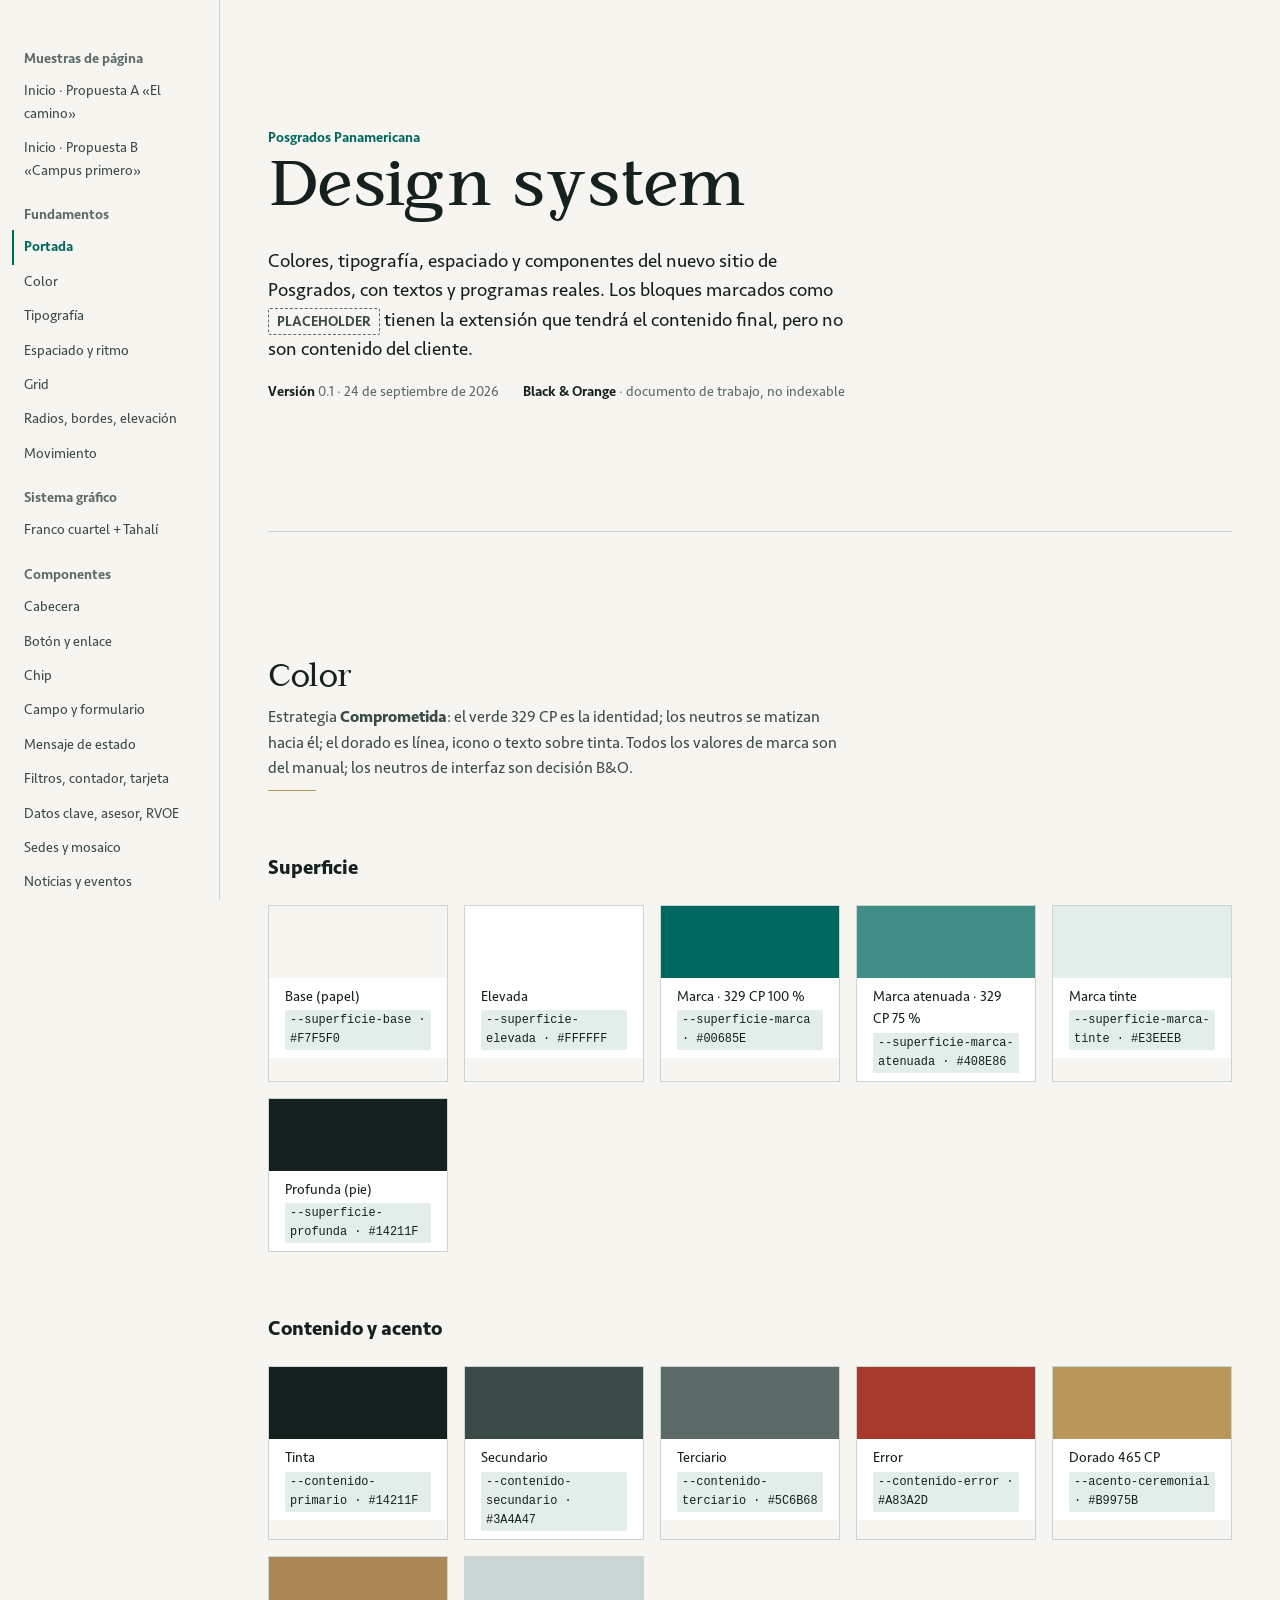
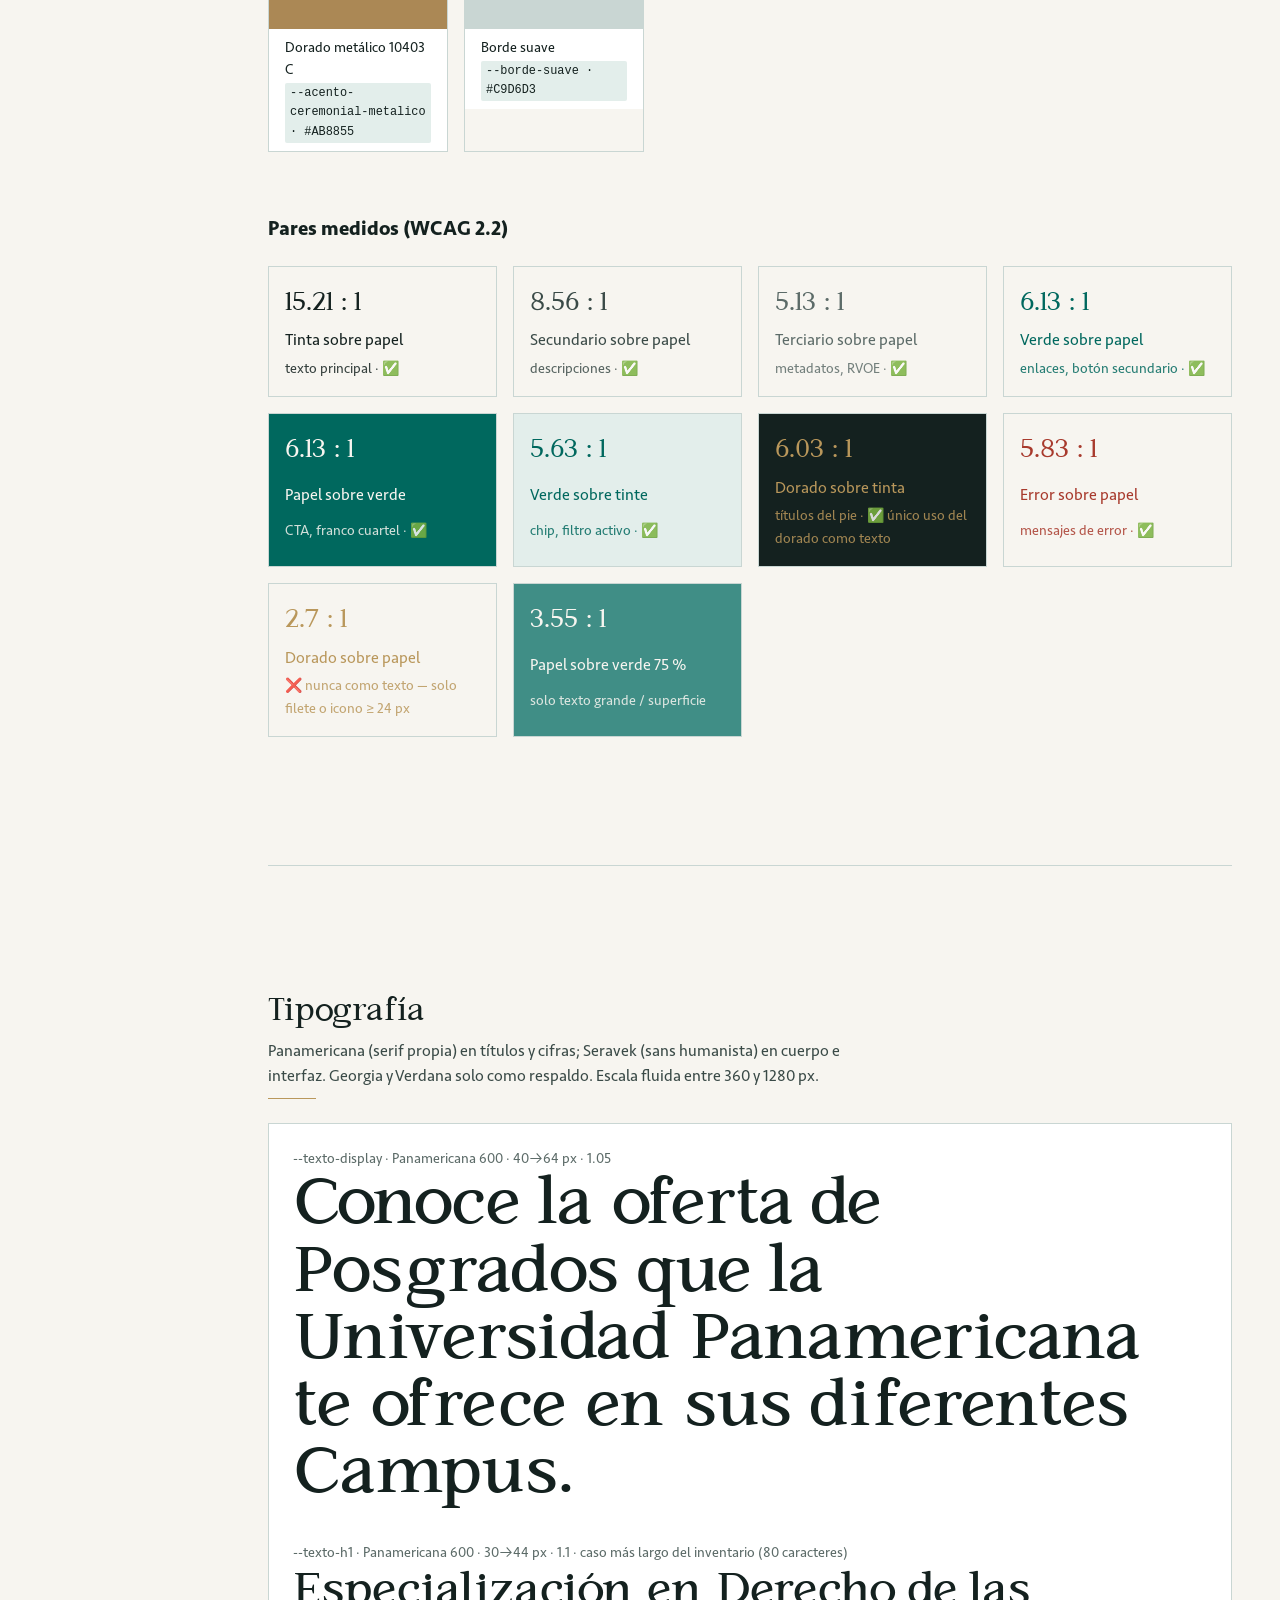
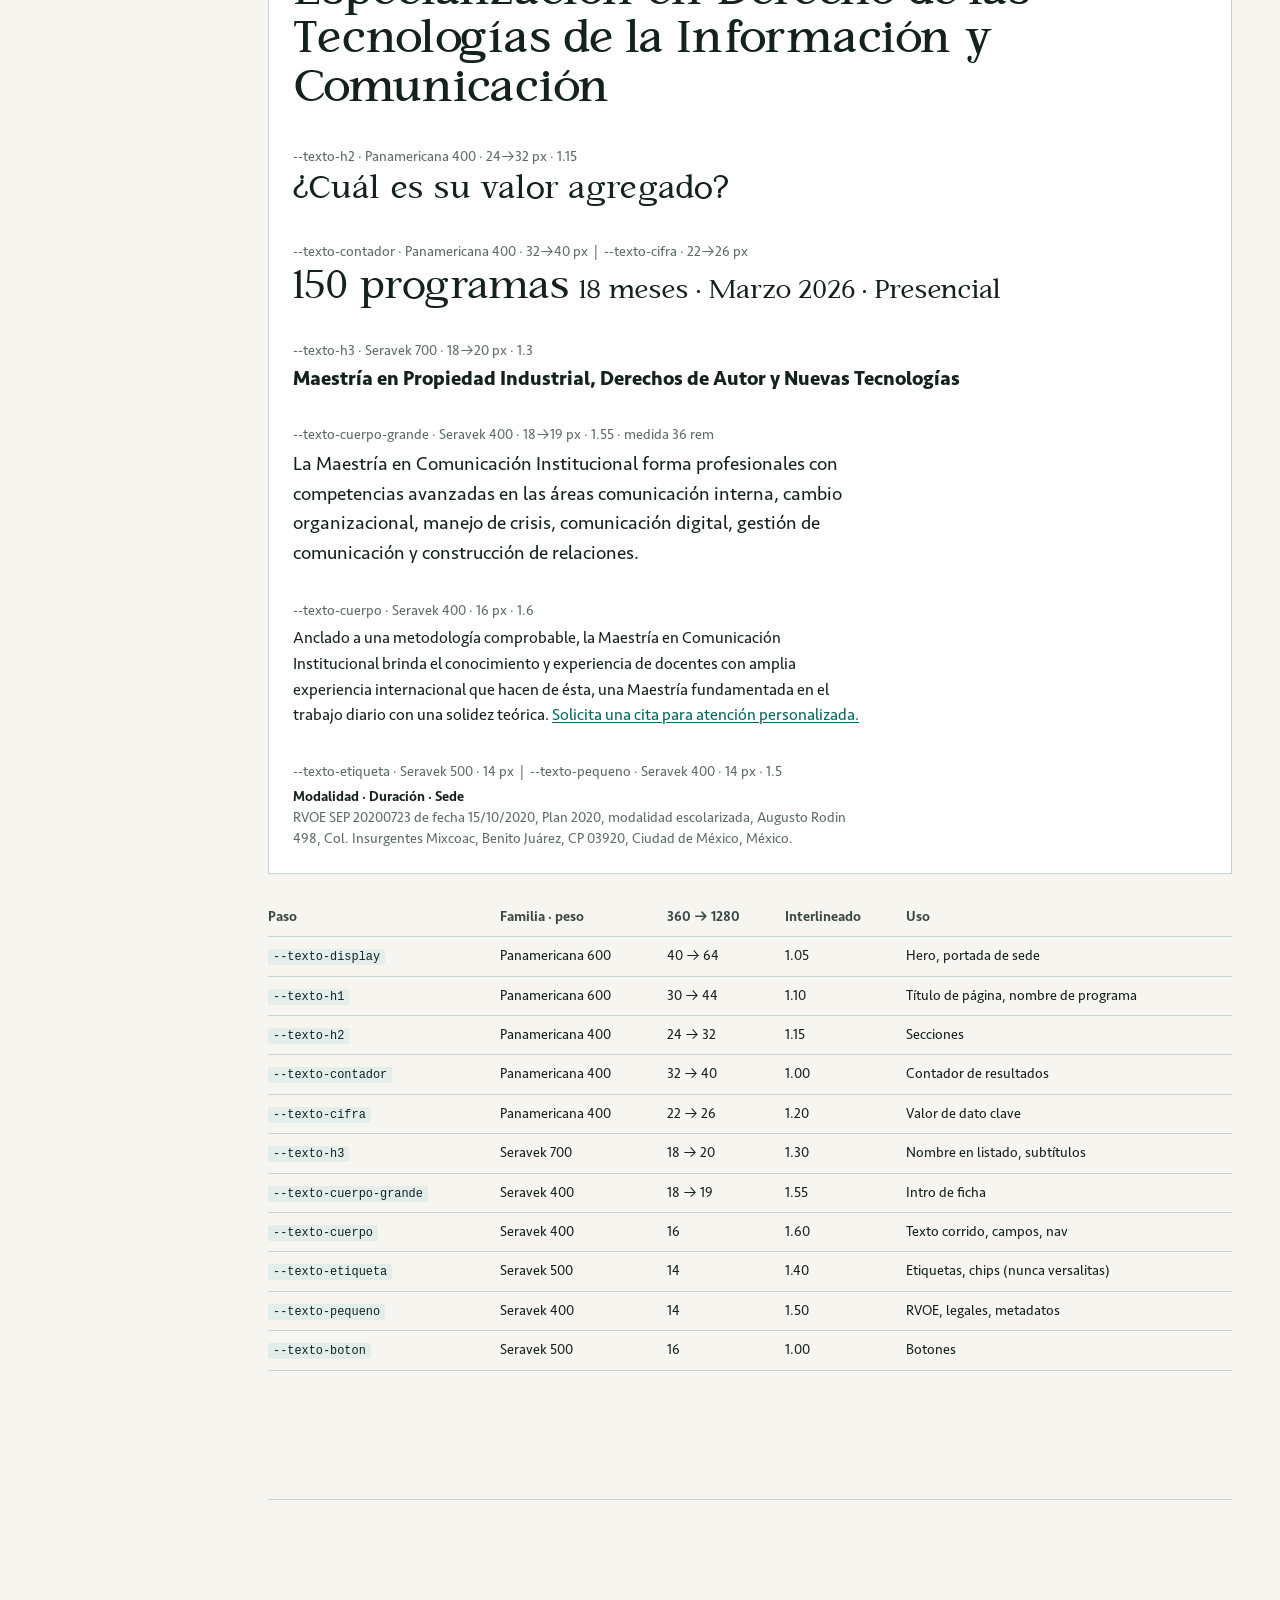
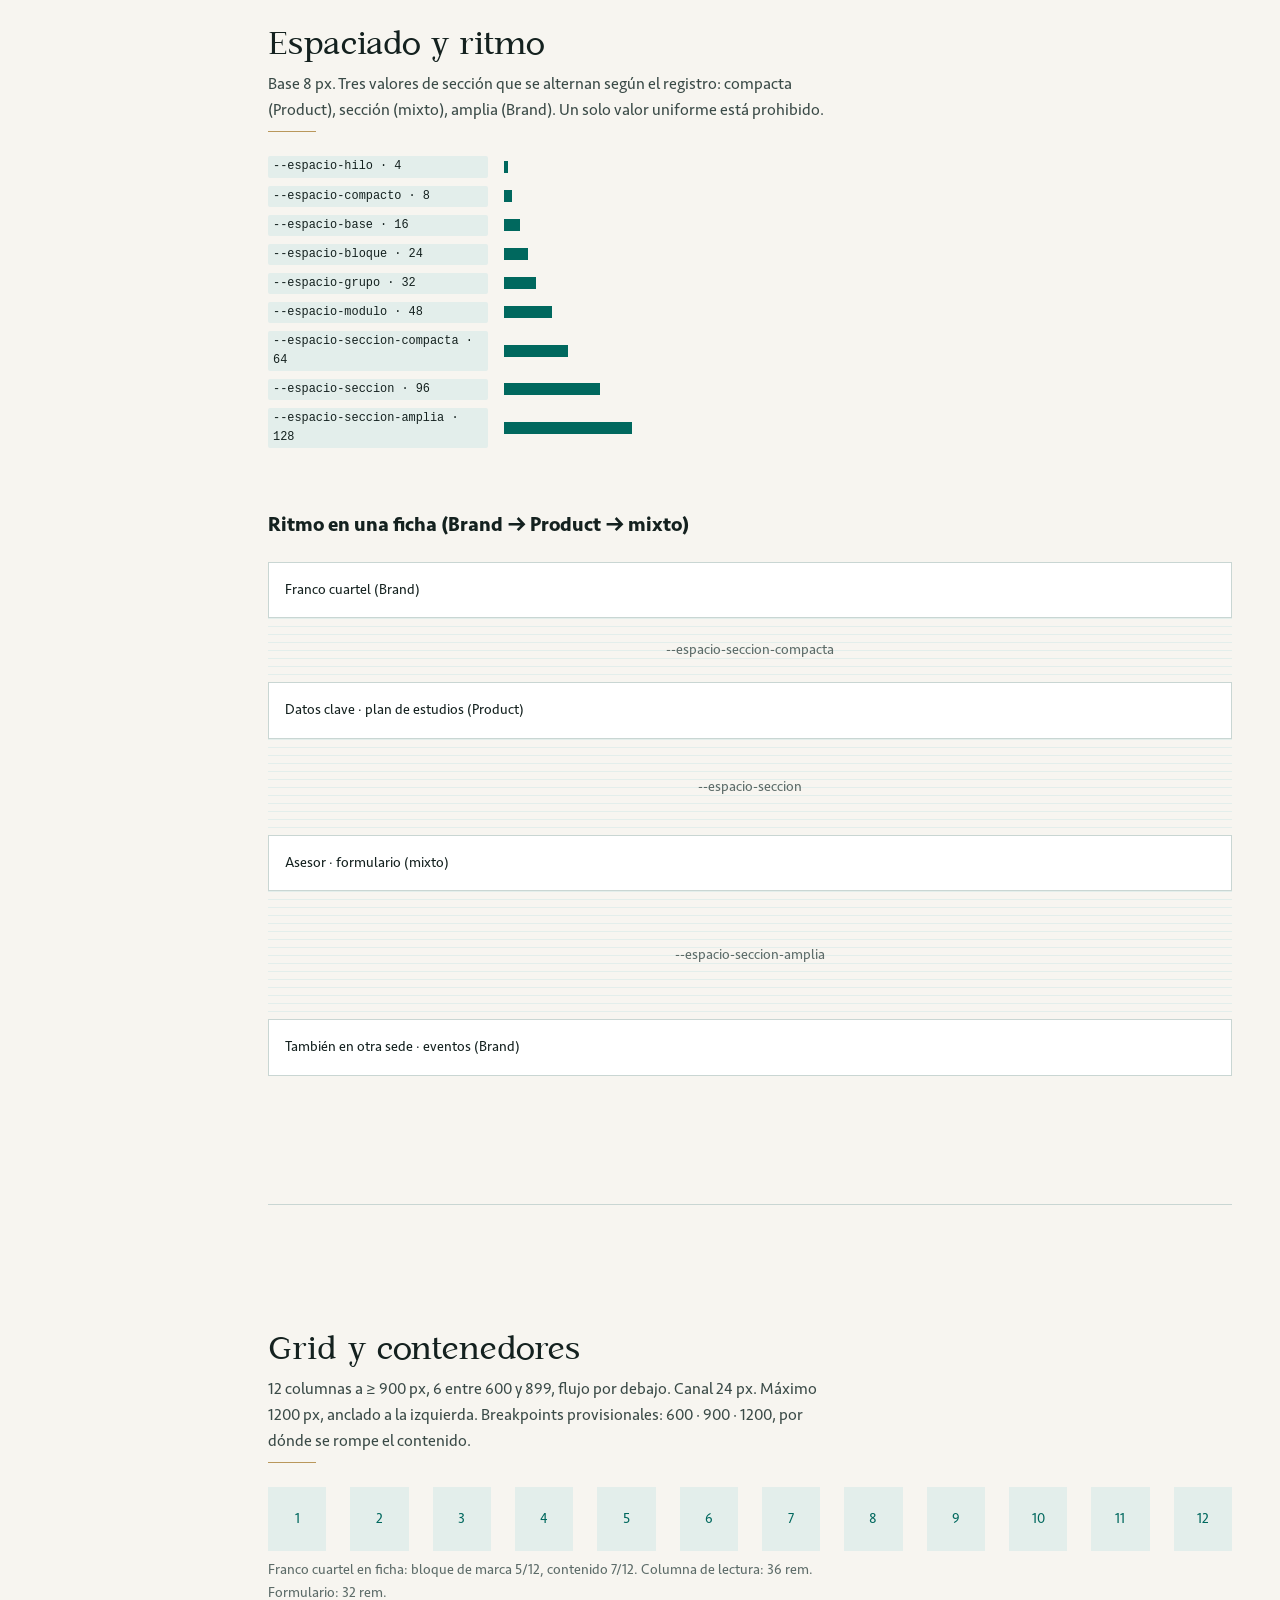
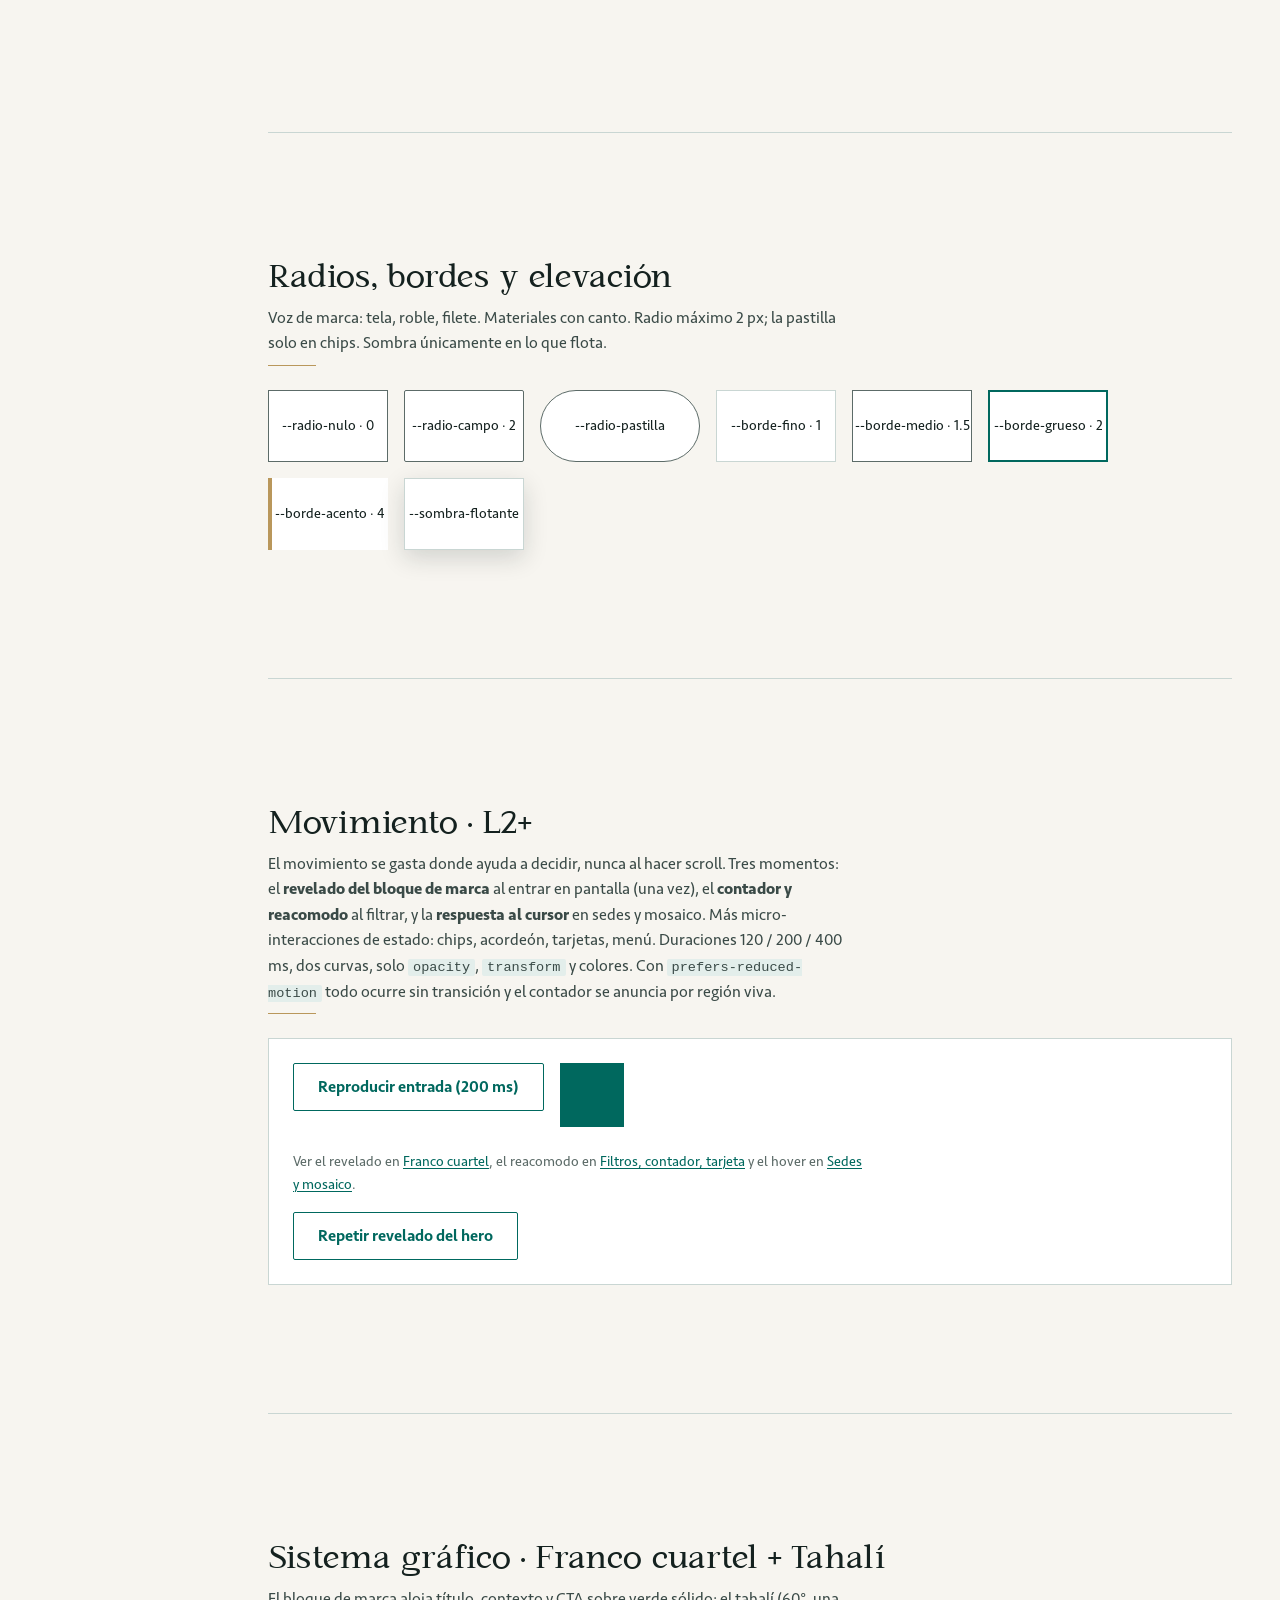
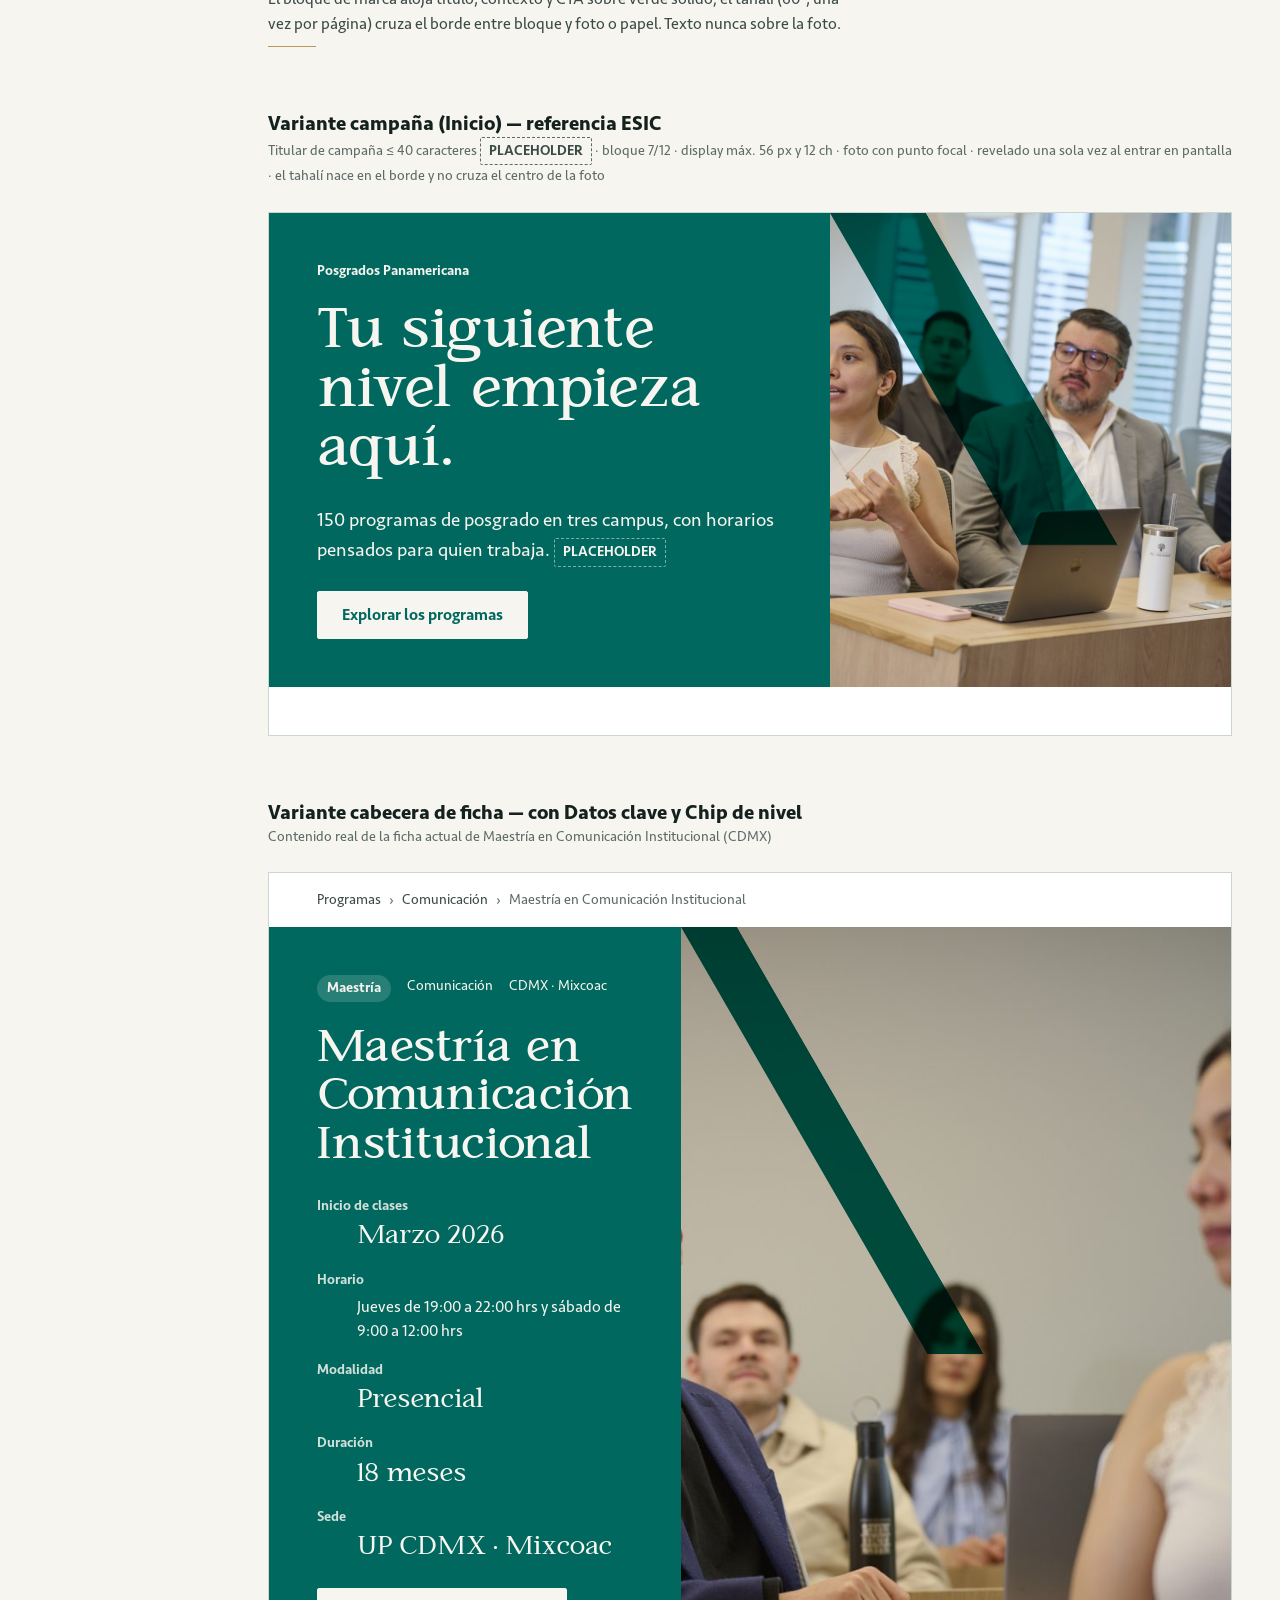
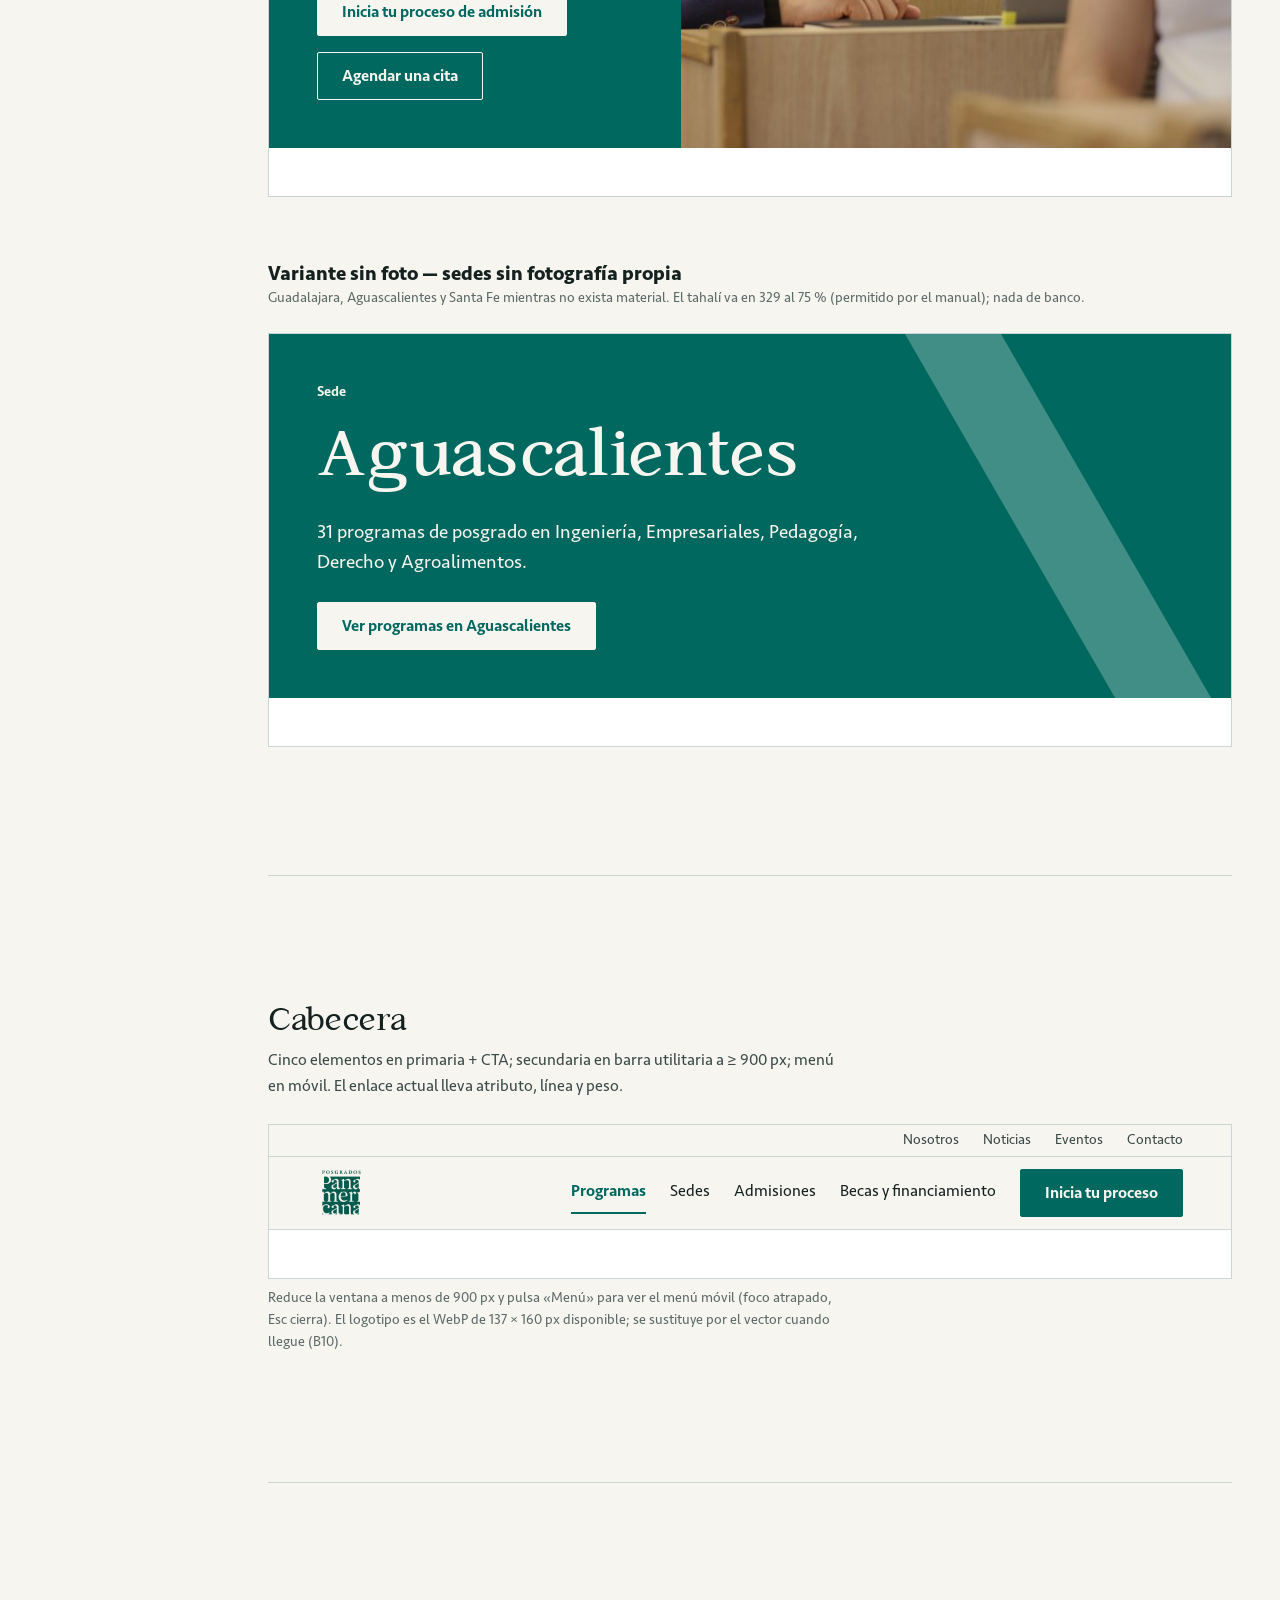
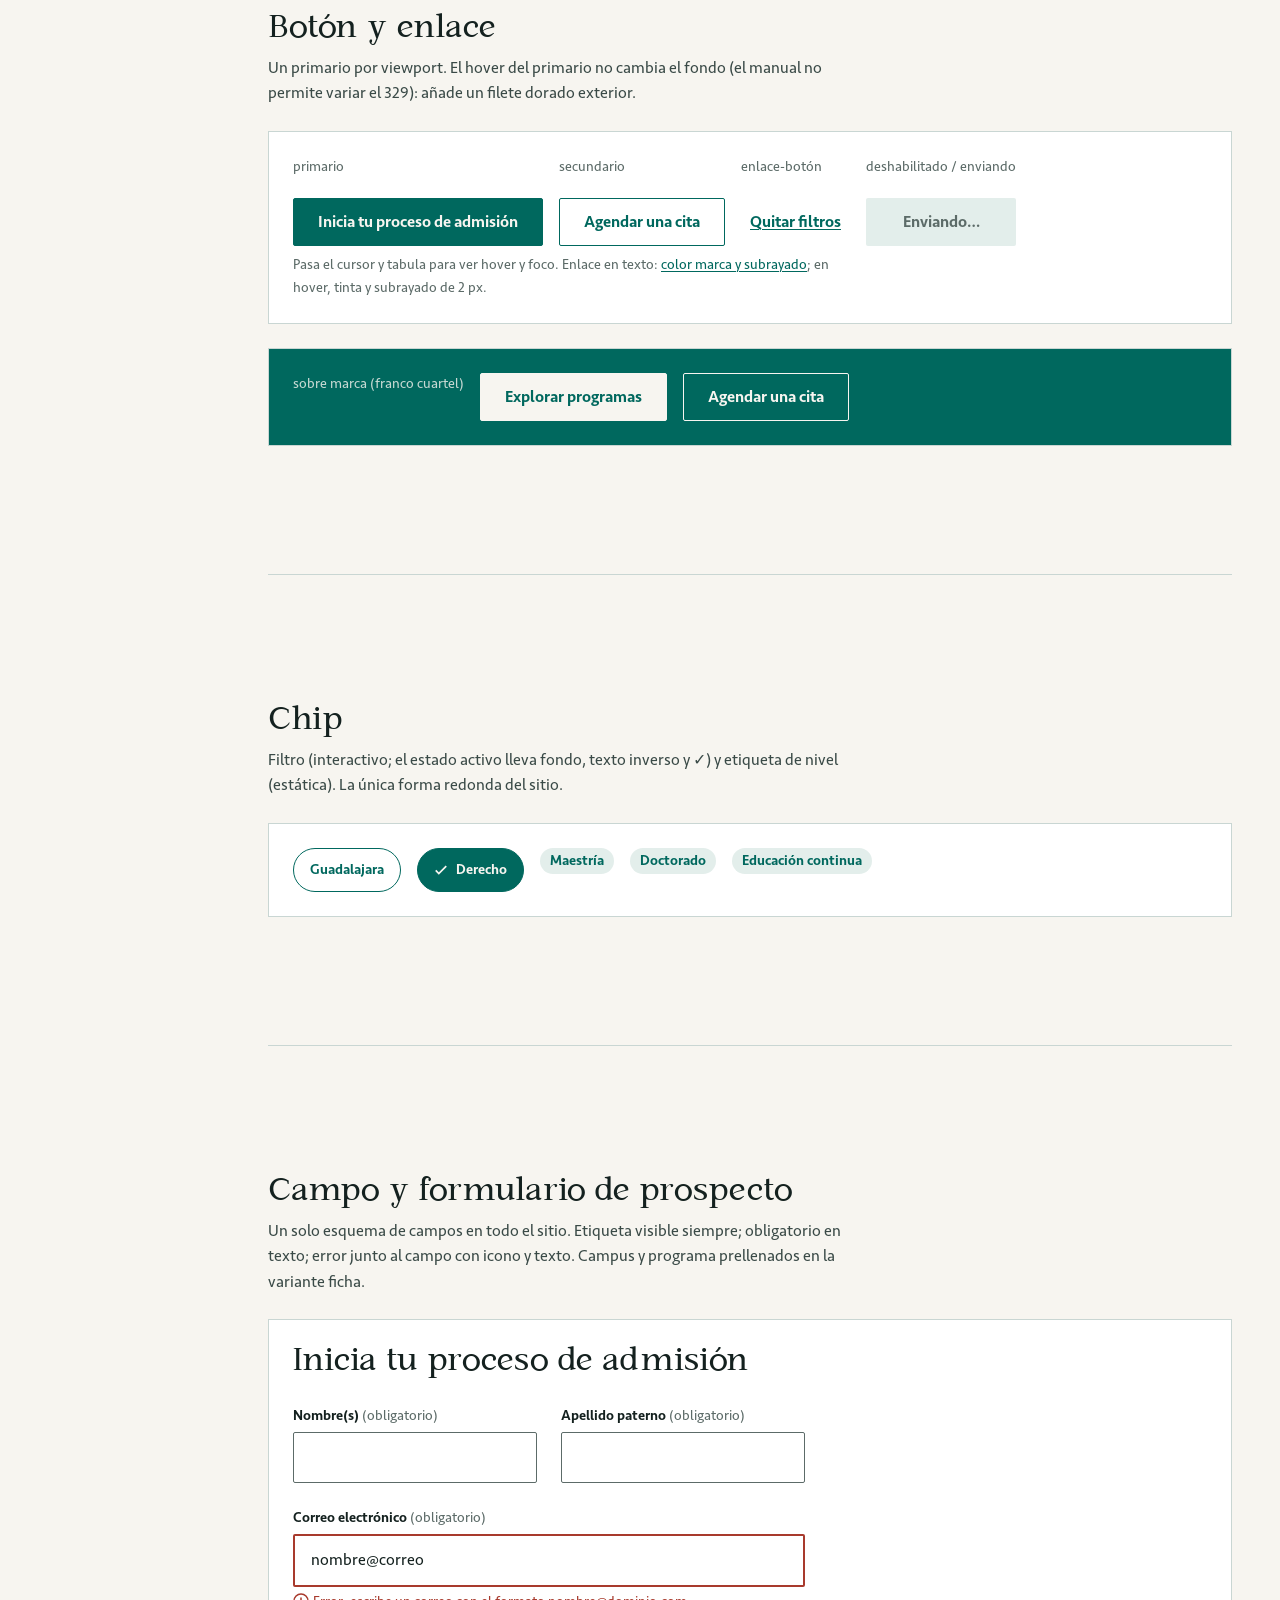
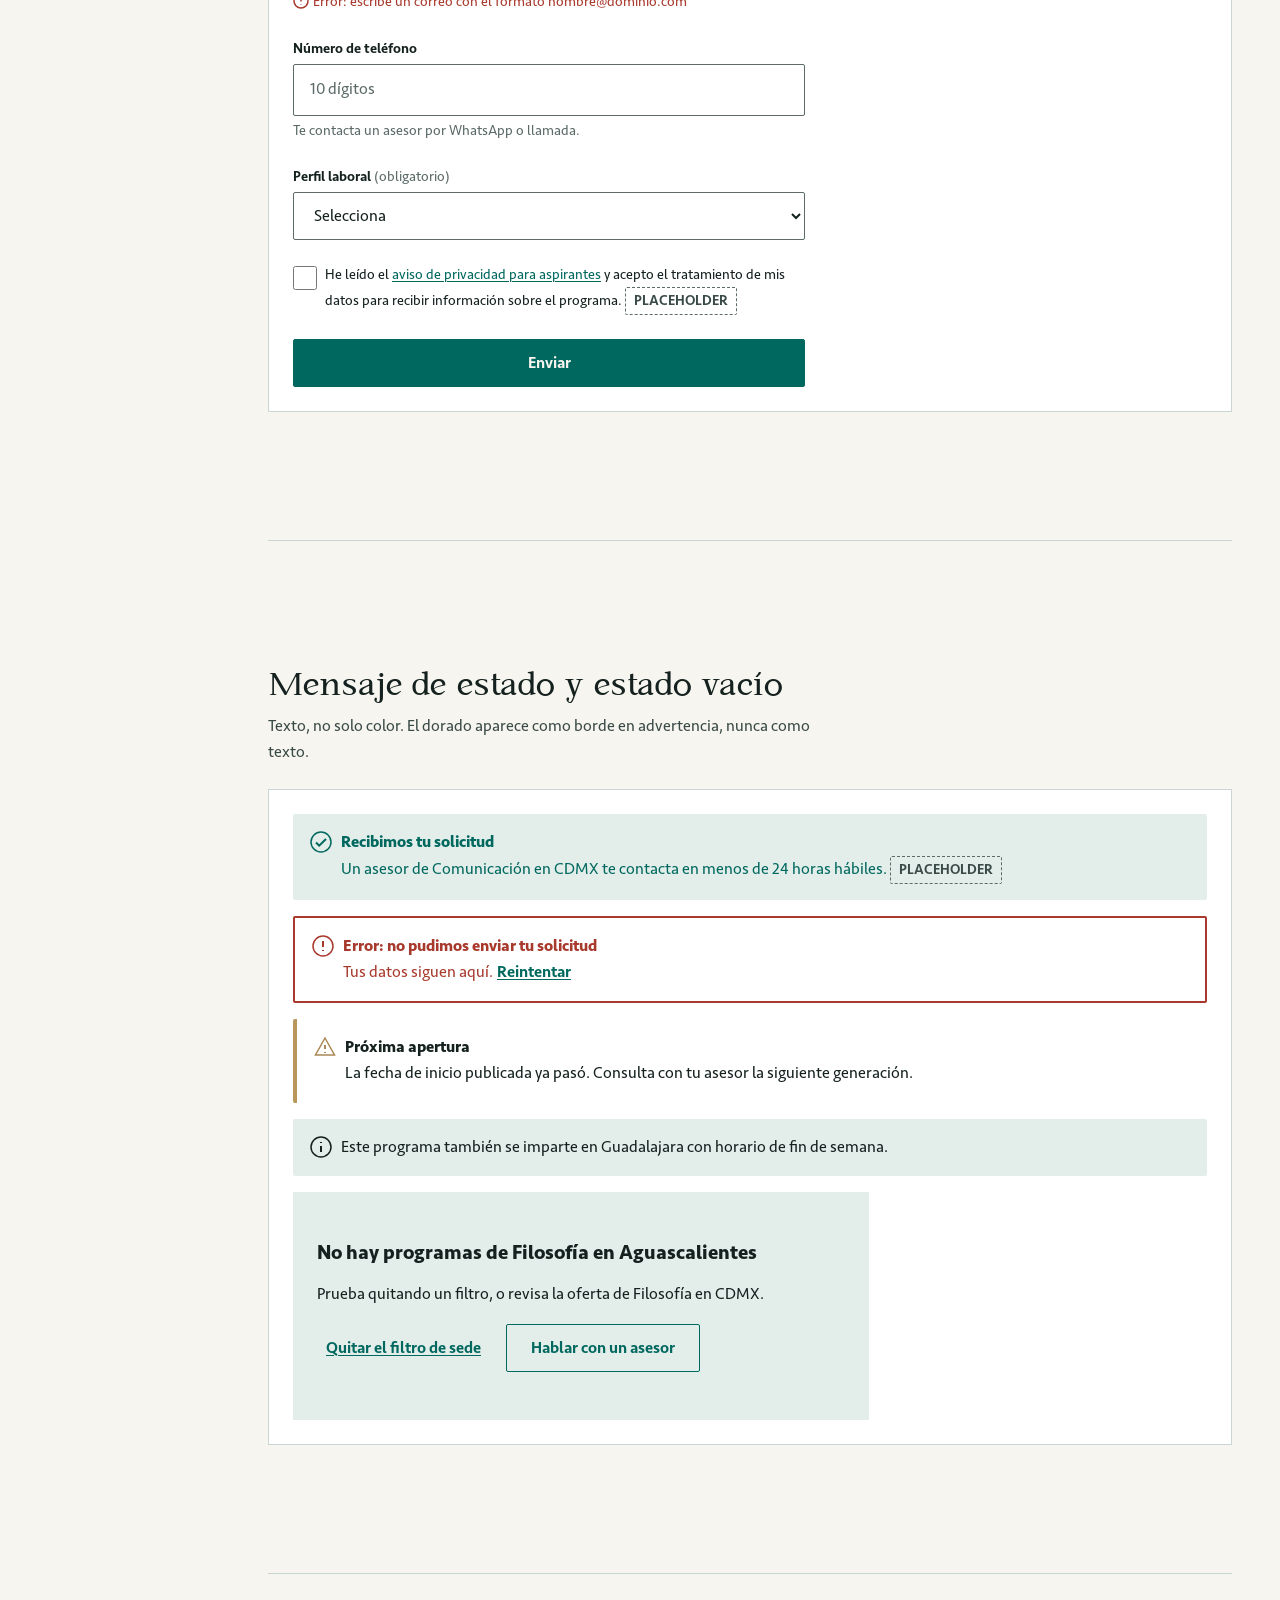
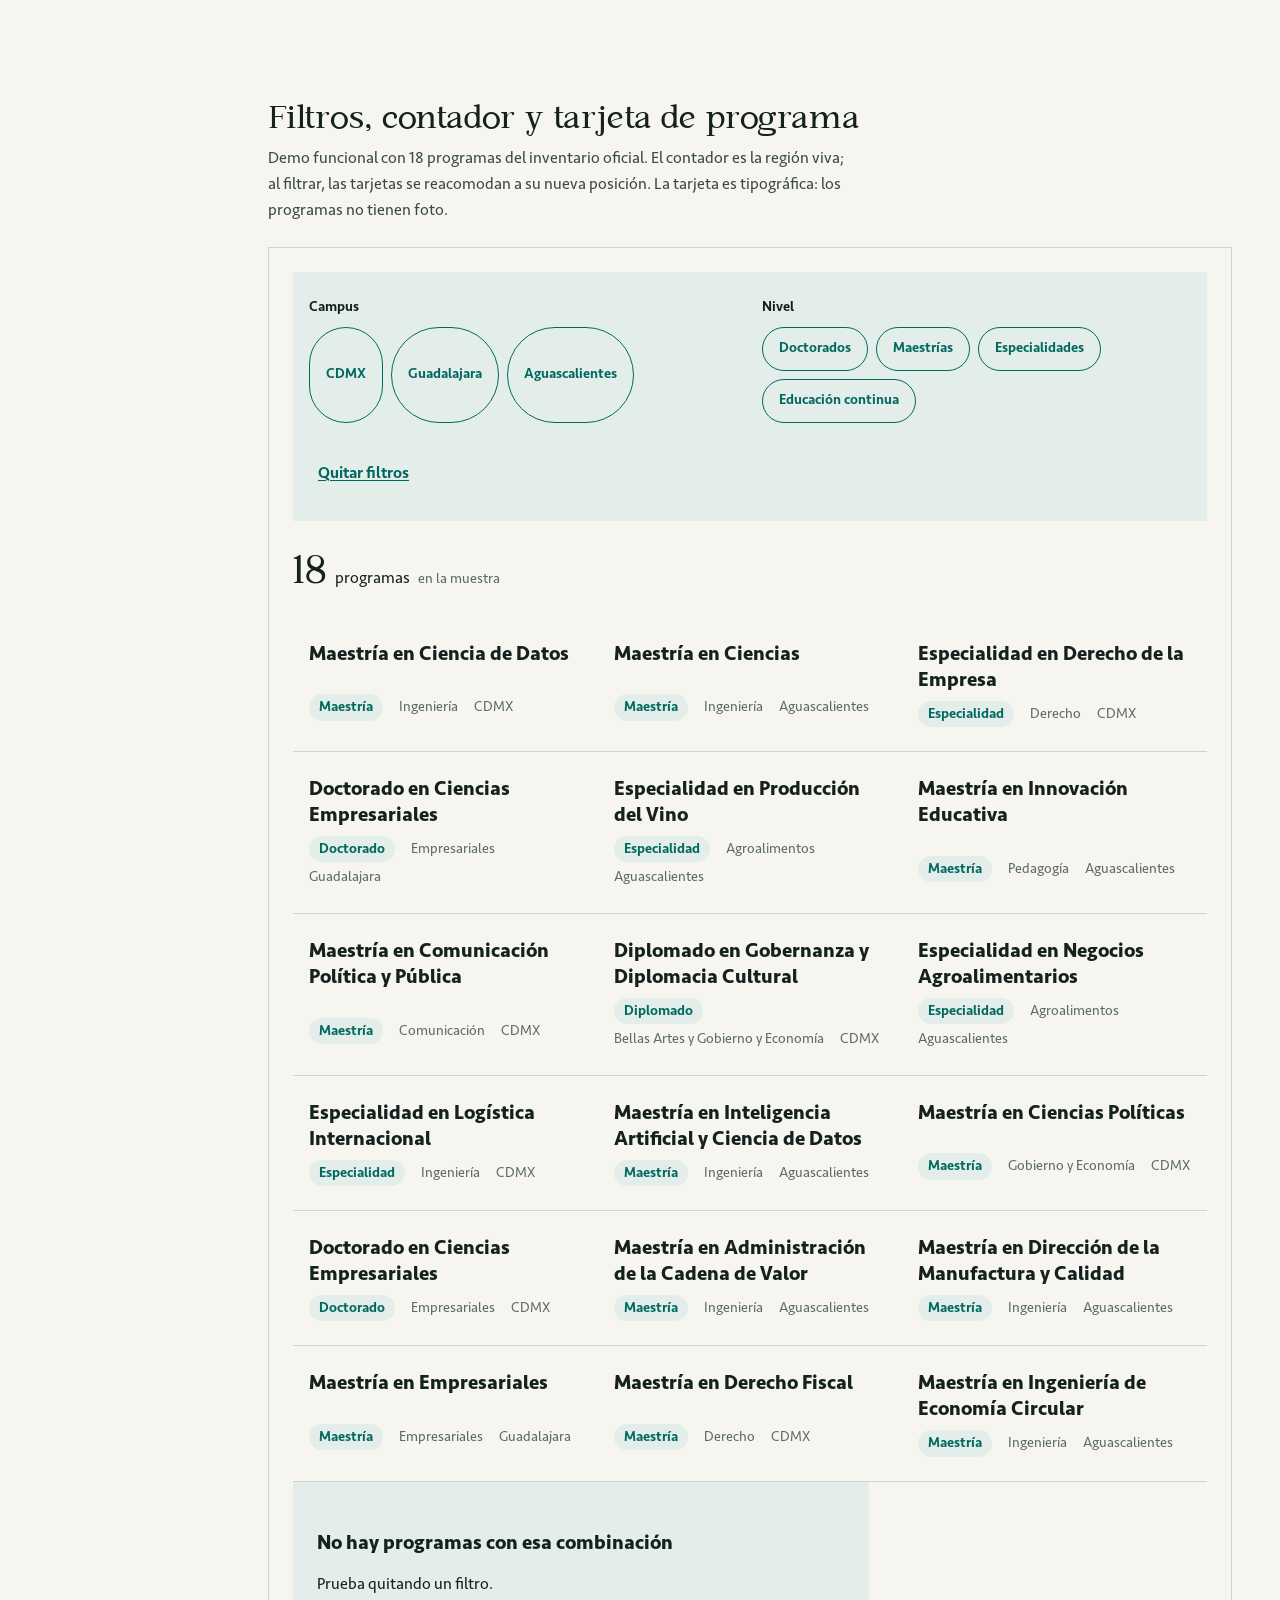
==== design-system/index.html @ 437cd4c2 "Home · Propuesta B «Campus primero» a partir del wireframe; la Propuesta A no cambia Co-Authored-By:" ====
<!DOCTYPE html>
<html lang="es-MX">
<head>
<meta charset="utf-8">
<meta name="viewport" content="width=device-width, initial-scale=1">
<title>Design system · Posgrados Panamericana</title>
<meta name="robots" content="noindex, nofollow">
<link rel="stylesheet" href="ds.css">
</head>
<body>
<a class="oculto-visual" href="#contenido">Saltar al contenido</a>
<div class="ds">
  <nav class="ds__nav" aria-label="Secciones del design system">
    <strong>Muestras de página</strong>
    <a href="inicio.html">Inicio · Propuesta A «El camino»</a>
    <a href="inicio-b.html">Inicio · Propuesta B «Campus primero»</a>
    <strong>Fundamentos</strong>
    <a href="#portada">Portada</a><a href="#color">Color</a><a href="#tipografia">Tipografía</a><a href="#espaciado">Espaciado y ritmo</a><a href="#grid">Grid</a><a href="#forma">Radios, bordes, elevación</a><a href="#movimiento">Movimiento</a>
    <strong>Sistema gráfico</strong>
    <a href="#franco">Franco cuartel + Tahalí</a>
    <strong>Componentes</strong>
    <a href="#c-cabecera">Cabecera</a><a href="#c-boton">Botón y enlace</a><a href="#c-chip">Chip</a><a href="#c-campo">Campo y formulario</a><a href="#c-mensaje">Mensaje de estado</a><a href="#c-catalogo">Filtros, contador, tarjeta</a><a href="#c-ficha">Datos clave, asesor, RVOE</a><a href="#c-sedes">Sedes y mosaico</a><a href="#c-contenido">Noticias y eventos</a><a href="#c-varios">Pasos, acordeón, migas, anclas</a><a href="#c-flotantes">Cookies y WhatsApp</a><a href="#c-pie">Pie</a>
  </nav>

  <main class="ds__cuerpo" id="contenido">

    <!-- ================================================================ -->
    <section class="ds__seccion" id="portada">
      <p class="t-etiqueta" style="color:var(--contenido-marca)">Posgrados Panamericana</p>
      <h1 class="t-display" style="margin-top:var(--espacio-compacto)">Design system</h1>
      <p class="t-cuerpo-grande" style="max-width:var(--contenedor-lectura);margin-top:var(--espacio-bloque)">Colores, tipografía, espaciado y componentes del nuevo sitio de Posgrados, con textos y programas reales. Los bloques marcados como <span class="ds__tag ds__tag--placeholder">PLACEHOLDER</span> tienen la extensión que tendrá el contenido final, pero no son contenido del cliente.</p>
      <div class="ds__meta"><span><strong>Versión</strong> 0.1 · 24 de septiembre de 2026</span><span><strong>Black &amp; Orange</strong> · documento de trabajo, no indexable</span></div>
    </section>

    <!-- ================================================================ -->
    <section class="ds__seccion" id="color">
      <div class="encabezado encabezado--filete"><h2 class="t-h2">Color</h2><p class="encabezado__apoyo">Estrategia <strong>Comprometida</strong>: el verde 329 CP es la identidad; los neutros se matizan hacia él; el dorado es línea, icono o texto sobre tinta. Todos los valores de marca son del manual; los neutros de interfaz son decisión B&O.</p></div>

      <h3 class="t-h3 ds__sub">Superficie</h3>
      <ul class="muestras">
        <li class="muestra"><div class="muestra__color" style="background:var(--superficie-base)"></div><div class="muestra__info">Base (papel)<code>--superficie-base · #F7F5F0</code></div></li>
        <li class="muestra"><div class="muestra__color" style="background:var(--superficie-elevada)"></div><div class="muestra__info">Elevada<code>--superficie-elevada · #FFFFFF</code></div></li>
        <li class="muestra"><div class="muestra__color" style="background:var(--superficie-marca)"></div><div class="muestra__info">Marca · 329 CP 100 %<code>--superficie-marca · #00685E</code></div></li>
        <li class="muestra"><div class="muestra__color" style="background:var(--superficie-marca-atenuada)"></div><div class="muestra__info">Marca atenuada · 329 CP 75 %<code>--superficie-marca-atenuada · #408E86</code></div></li>
        <li class="muestra"><div class="muestra__color" style="background:var(--superficie-marca-tinte)"></div><div class="muestra__info">Marca tinte<code>--superficie-marca-tinte · #E3EEEB</code></div></li>
        <li class="muestra"><div class="muestra__color" style="background:var(--superficie-profunda)"></div><div class="muestra__info">Profunda (pie)<code>--superficie-profunda · #14211F</code></div></li>
      </ul>

      <h3 class="t-h3 ds__sub">Contenido y acento</h3>
      <ul class="muestras">
        <li class="muestra"><div class="muestra__color" style="background:var(--contenido-primario)"></div><div class="muestra__info">Tinta<code>--contenido-primario · #14211F</code></div></li>
        <li class="muestra"><div class="muestra__color" style="background:var(--contenido-secundario)"></div><div class="muestra__info">Secundario<code>--contenido-secundario · #3A4A47</code></div></li>
        <li class="muestra"><div class="muestra__color" style="background:var(--contenido-terciario)"></div><div class="muestra__info">Terciario<code>--contenido-terciario · #5C6B68</code></div></li>
        <li class="muestra"><div class="muestra__color" style="background:var(--contenido-error)"></div><div class="muestra__info">Error<code>--contenido-error · #A83A2D</code></div></li>
        <li class="muestra"><div class="muestra__color" style="background:var(--acento-ceremonial)"></div><div class="muestra__info">Dorado 465 CP<code>--acento-ceremonial · #B9975B</code></div></li>
        <li class="muestra"><div class="muestra__color" style="background:var(--acento-ceremonial-metalico)"></div><div class="muestra__info">Dorado metálico 10403 C<code>--acento-ceremonial-metalico · #AB8855</code></div></li>
        <li class="muestra"><div class="muestra__color" style="background:var(--borde-suave)"></div><div class="muestra__info">Borde suave<code>--borde-suave · #C9D6D3</code></div></li>
      </ul>

      <h3 class="t-h3 ds__sub">Pares medidos (WCAG 2.2)</h3>
      <ul class="pares">
        <li class="par" style="background:var(--superficie-base);color:var(--contenido-primario)"><span class="par__ratio">15.21 : 1</span><span>Tinta sobre papel</span><span class="par__uso">texto principal · ✅</span></li>
        <li class="par" style="background:var(--superficie-base);color:var(--contenido-secundario)"><span class="par__ratio">8.56 : 1</span><span>Secundario sobre papel</span><span class="par__uso">descripciones · ✅</span></li>
        <li class="par" style="background:var(--superficie-base);color:var(--contenido-terciario)"><span class="par__ratio">5.13 : 1</span><span>Terciario sobre papel</span><span class="par__uso">metadatos, RVOE · ✅</span></li>
        <li class="par" style="background:var(--superficie-base);color:var(--contenido-marca)"><span class="par__ratio">6.13 : 1</span><span>Verde sobre papel</span><span class="par__uso">enlaces, botón secundario · ✅</span></li>
        <li class="par" style="background:var(--superficie-marca);color:var(--contenido-inverso)"><span class="par__ratio">6.13 : 1</span><span>Papel sobre verde</span><span class="par__uso">CTA, franco cuartel · ✅</span></li>
        <li class="par" style="background:var(--superficie-marca-tinte);color:var(--contenido-marca)"><span class="par__ratio">5.63 : 1</span><span>Verde sobre tinte</span><span class="par__uso">chip, filtro activo · ✅</span></li>
        <li class="par" style="background:var(--superficie-profunda);color:var(--contenido-acento-inverso)"><span class="par__ratio">6.03 : 1</span><span>Dorado sobre tinta</span><span class="par__uso">títulos del pie · ✅ único uso del dorado como texto</span></li>
        <li class="par" style="background:var(--superficie-base);color:var(--contenido-error)"><span class="par__ratio">5.83 : 1</span><span>Error sobre papel</span><span class="par__uso">mensajes de error · ✅</span></li>
        <li class="par" style="background:var(--superficie-base);color:var(--acento-ceremonial)"><span class="par__ratio">2.7 : 1</span><span>Dorado sobre papel</span><span class="par__uso">❌ nunca como texto — solo filete o icono ≥ 24 px</span></li>
        <li class="par" style="background:var(--superficie-marca-atenuada);color:var(--contenido-inverso)"><span class="par__ratio">3.55 : 1</span><span>Papel sobre verde 75 %</span><span class="par__uso">solo texto grande / superficie</span></li>
      </ul>
    </section>

    <!-- ================================================================ -->
    <section class="ds__seccion" id="tipografia">
      <div class="encabezado encabezado--filete"><h2 class="t-h2">Tipografía</h2><p class="encabezado__apoyo">Panamericana (serif propia) en títulos y cifras; Seravek (sans humanista) en cuerpo e interfaz. Georgia y Verdana solo como respaldo. Escala fluida entre 360 y 1280 px.</p></div>
      <div class="ds__lienzo">
        <p class="ds__estado">--texto-display · Panamericana 600 · 40→64 px · 1.05</p>
        <p class="t-display">Conoce la oferta de Posgrados que la Universidad Panamericana te ofrece en sus diferentes Campus.</p>
        <p class="ds__estado" style="margin-top:var(--espacio-grupo)">--texto-h1 · Panamericana 600 · 30→44 px · 1.1 · caso más largo del inventario (80 caracteres)</p>
        <p class="t-h1">Especialización en Derecho de las Tecnologías de la Información y Comunicación</p>
        <p class="ds__estado" style="margin-top:var(--espacio-grupo)">--texto-h2 · Panamericana 400 · 24→32 px · 1.15</p>
        <p class="t-h2">¿Cuál es su valor agregado?</p>
        <p class="ds__estado" style="margin-top:var(--espacio-grupo)">--texto-contador · Panamericana 400 · 32→40 px &nbsp;|&nbsp; --texto-cifra · 22→26 px</p>
        <p><span class="t-contador">150 programas</span> &nbsp; <span class="t-cifra">18 meses · Marzo 2026 · Presencial</span></p>
        <p class="ds__estado" style="margin-top:var(--espacio-grupo)">--texto-h3 · Seravek 700 · 18→20 px · 1.3</p>
        <p class="t-h3">Maestría en Propiedad Industrial, Derechos de Autor y Nuevas Tecnologías</p>
        <p class="ds__estado" style="margin-top:var(--espacio-grupo)">--texto-cuerpo-grande · Seravek 400 · 18→19 px · 1.55 · medida 36 rem</p>
        <p class="t-cuerpo-grande" style="max-width:var(--medida-texto)">La Maestría en Comunicación Institucional forma profesionales con competencias avanzadas en las áreas comunicación interna, cambio organizacional, manejo de crisis, comunicación digital, gestión de comunicación y construcción de relaciones.</p>
        <p class="ds__estado" style="margin-top:var(--espacio-grupo)">--texto-cuerpo · Seravek 400 · 16 px · 1.6</p>
        <p class="t-cuerpo" style="max-width:var(--medida-texto)">Anclado a una metodología comprobable, la Maestría en Comunicación Institucional brinda el conocimiento y experiencia de docentes con amplia experiencia internacional que hacen de ésta, una Maestría fundamentada en el trabajo diario con una solidez teórica. <a href="#">Solicita una cita para atención personalizada.</a></p>
        <p class="ds__estado" style="margin-top:var(--espacio-grupo)">--texto-etiqueta · Seravek 500 · 14 px &nbsp;|&nbsp; --texto-pequeno · Seravek 400 · 14 px · 1.5</p>
        <p class="t-etiqueta">Modalidad · Duración · Sede</p>
        <p class="t-pequeno" style="max-width:var(--medida-texto);color:var(--contenido-terciario)">RVOE SEP 20200723 de fecha 15/10/2020, Plan 2020, modalidad escolarizada, Augusto Rodin 498, Col. Insurgentes Mixcoac, Benito Juárez, CP 03920, Ciudad de México, México.</p>
      </div>
      <div class="ds__scroll"><table class="ds__tabla">
        <thead><tr><th>Paso</th><th>Familia · peso</th><th>360 → 1280</th><th>Interlineado</th><th>Uso</th></tr></thead>
        <tbody>
          <tr><td><code>--texto-display</code></td><td>Panamericana 600</td><td>40 → 64</td><td>1.05</td><td>Hero, portada de sede</td></tr>
          <tr><td><code>--texto-h1</code></td><td>Panamericana 600</td><td>30 → 44</td><td>1.10</td><td>Título de página, nombre de programa</td></tr>
          <tr><td><code>--texto-h2</code></td><td>Panamericana 400</td><td>24 → 32</td><td>1.15</td><td>Secciones</td></tr>
          <tr><td><code>--texto-contador</code></td><td>Panamericana 400</td><td>32 → 40</td><td>1.00</td><td>Contador de resultados</td></tr>
          <tr><td><code>--texto-cifra</code></td><td>Panamericana 400</td><td>22 → 26</td><td>1.20</td><td>Valor de dato clave</td></tr>
          <tr><td><code>--texto-h3</code></td><td>Seravek 700</td><td>18 → 20</td><td>1.30</td><td>Nombre en listado, subtítulos</td></tr>
          <tr><td><code>--texto-cuerpo-grande</code></td><td>Seravek 400</td><td>18 → 19</td><td>1.55</td><td>Intro de ficha</td></tr>
          <tr><td><code>--texto-cuerpo</code></td><td>Seravek 400</td><td>16</td><td>1.60</td><td>Texto corrido, campos, nav</td></tr>
          <tr><td><code>--texto-etiqueta</code></td><td>Seravek 500</td><td>14</td><td>1.40</td><td>Etiquetas, chips (nunca versalitas)</td></tr>
          <tr><td><code>--texto-pequeno</code></td><td>Seravek 400</td><td>14</td><td>1.50</td><td>RVOE, legales, metadatos</td></tr>
          <tr><td><code>--texto-boton</code></td><td>Seravek 500</td><td>16</td><td>1.00</td><td>Botones</td></tr>
        </tbody>
      </table></div>
    </section>

    <!-- ================================================================ -->
    <section class="ds__seccion" id="espaciado">
      <div class="encabezado encabezado--filete"><h2 class="t-h2">Espaciado y ritmo</h2><p class="encabezado__apoyo">Base 8 px. Tres valores de sección que se alternan según el registro: compacta (Product), sección (mixto), amplia (Brand). Un solo valor uniforme está prohibido.</p></div>
      <div class="escala-espacio">
        <div class="escala-espacio__fila"><code>--espacio-hilo · 4</code><div class="escala-espacio__barra" style="width:4px"></div></div>
        <div class="escala-espacio__fila"><code>--espacio-compacto · 8</code><div class="escala-espacio__barra" style="width:8px"></div></div>
        <div class="escala-espacio__fila"><code>--espacio-base · 16</code><div class="escala-espacio__barra" style="width:16px"></div></div>
        <div class="escala-espacio__fila"><code>--espacio-bloque · 24</code><div class="escala-espacio__barra" style="width:24px"></div></div>
        <div class="escala-espacio__fila"><code>--espacio-grupo · 32</code><div class="escala-espacio__barra" style="width:32px"></div></div>
        <div class="escala-espacio__fila"><code>--espacio-modulo · 48</code><div class="escala-espacio__barra" style="width:48px"></div></div>
        <div class="escala-espacio__fila"><code>--espacio-seccion-compacta · 64</code><div class="escala-espacio__barra" style="width:64px"></div></div>
        <div class="escala-espacio__fila"><code>--espacio-seccion · 96</code><div class="escala-espacio__barra" style="width:96px"></div></div>
        <div class="escala-espacio__fila"><code>--espacio-seccion-amplia · 128</code><div class="escala-espacio__barra" style="width:128px"></div></div>
      </div>
      <h3 class="t-h3 ds__sub">Ritmo en una ficha (Brand → Product → mixto)</h3>
      <div class="ritmo">
        <div class="ritmo__bloque">Franco cuartel (Brand)</div>
        <div class="ritmo__hueco" style="height:var(--espacio-seccion-compacta)">--espacio-seccion-compacta</div>
        <div class="ritmo__bloque">Datos clave · plan de estudios (Product)</div>
        <div class="ritmo__hueco" style="height:var(--espacio-seccion)">--espacio-seccion</div>
        <div class="ritmo__bloque">Asesor · formulario (mixto)</div>
        <div class="ritmo__hueco" style="height:var(--espacio-seccion-amplia)">--espacio-seccion-amplia</div>
        <div class="ritmo__bloque">También en otra sede · eventos (Brand)</div>
      </div>
    </section>

    <!-- ================================================================ -->
    <section class="ds__seccion" id="grid">
      <div class="encabezado encabezado--filete"><h2 class="t-h2">Grid y contenedores</h2><p class="encabezado__apoyo">12 columnas a ≥ 900 px, 6 entre 600 y 899, flujo por debajo. Canal 24 px. Máximo 1200 px, anclado a la izquierda. Breakpoints provisionales: 600 · 900 · 1200, por dónde se rompe el contenido.</p></div>
      <div class="rejilla"><span>1</span><span>2</span><span>3</span><span>4</span><span>5</span><span>6</span><span>7</span><span>8</span><span>9</span><span>10</span><span>11</span><span>12</span></div>
      <p class="ds__nota">Franco cuartel en ficha: bloque de marca 5/12, contenido 7/12. Columna de lectura: 36 rem. Formulario: 32 rem.</p>
    </section>

    <!-- ================================================================ -->
    <section class="ds__seccion" id="forma">
      <div class="encabezado encabezado--filete"><h2 class="t-h2">Radios, bordes y elevación</h2><p class="encabezado__apoyo">Voz de marca: tela, roble, filete. Materiales con canto. Radio máximo 2 px; la pastilla solo en chips. Sombra únicamente en lo que flota.</p></div>
      <div class="ds__fila" style="margin-top:var(--espacio-bloque)">
        <div class="forma" style="border-radius:var(--radio-nulo)">--radio-nulo · 0</div>
        <div class="forma" style="border-radius:var(--radio-campo)">--radio-campo · 2</div>
        <div class="forma" style="border-radius:var(--radio-pastilla);width:160px">--radio-pastilla</div>
        <div class="forma" style="border-width:var(--borde-fino);border-color:var(--borde-suave)">--borde-fino · 1</div>
        <div class="forma" style="border-width:var(--borde-medio)">--borde-medio · 1.5</div>
        <div class="forma" style="border-width:var(--borde-grueso);border-color:var(--borde-marca)">--borde-grueso · 2</div>
        <div class="forma" style="border:0;border-left:var(--borde-acento) solid var(--acento-ceremonial)">--borde-acento · 4</div>
        <div class="forma forma--flotante">--sombra-flotante</div>
      </div>
    </section>

    <!-- ================================================================ -->
    <section class="ds__seccion" id="movimiento">
      <div class="encabezado encabezado--filete"><h2 class="t-h2">Movimiento · L2+</h2><p class="encabezado__apoyo">El movimiento se gasta donde ayuda a decidir, nunca al hacer scroll. Tres momentos: el <strong>revelado del bloque de marca</strong> al entrar en pantalla (una vez), el <strong>contador y reacomodo</strong> al filtrar, y la <strong>respuesta al cursor</strong> en sedes y mosaico. Más micro-interacciones de estado: chips, acordeón, tarjetas, menú. Duraciones 120 / 200 / 400 ms, dos curvas, solo <code>opacity</code>, <code>transform</code> y colores. Con <code>prefers-reduced-motion</code> todo ocurre sin transición y el contador se anuncia por región viva.</p></div>
      <div class="ds__lienzo demo-mov">
        <div class="ds__fila">
          <button class="boton boton--secundario" id="demo-entrada">Reproducir entrada (200 ms)</button>
          <div class="demo-mov__caja" id="demo-caja" aria-hidden="true"></div>
        </div>
        <p class="ds__nota">Ver el revelado en <a href="#franco">Franco cuartel</a>, el reacomodo en <a href="#c-catalogo">Filtros, contador, tarjeta</a> y el hover en <a href="#c-sedes">Sedes y mosaico</a>.</p>
        <div><button class="boton boton--secundario" id="repetir-revelado">Repetir revelado del hero</button></div>
      </div>
    </section>

    <!-- ================================================================ -->
    <section class="ds__seccion" id="franco">
      <div class="encabezado encabezado--filete"><h2 class="t-h2">Sistema gráfico · Franco cuartel + Tahalí</h2><p class="encabezado__apoyo">El bloque de marca aloja título, contexto y CTA sobre verde sólido; el tahalí (60°, una vez por página) cruza el borde entre bloque y foto o papel. Texto nunca sobre la foto.</p></div>

      <h3 class="t-h3 ds__sub">Variante campaña (Inicio) — referencia ESIC</h3>
      <p class="ds__estado">Titular de campaña ≤ 40 caracteres <span class="ds__tag ds__tag--placeholder">PLACEHOLDER</span> · bloque 7/12 · display máx. 56 px y 12 ch · foto con punto focal · revelado una sola vez al entrar en pantalla · el tahalí nace en el borde y no cruza el centro de la foto</p>
      <div class="ds__lienzo ds__lienzo--sangre">
        <section class="franco franco--campana inverso revela" aria-labelledby="h-campana" style="--foco: 60% 40%; --foco-movil: 100% 45%; --tahali-x: 0; --tahali-alto: 70%">
          <div class="franco__bloque">
            <p class="t-etiqueta">Posgrados Panamericana</p>
            <h1 class="t-display" id="h-campana">Tu siguiente nivel empieza aquí.</h1>
            <p class="franco__apoyo">150 programas de posgrado en tres campus, con horarios pensados para quien trabaja. <span class="ds__tag ds__tag--placeholder" style="border-color:rgba(247,245,240,.5);color:inherit">PLACEHOLDER</span></p>
            <div class="franco__acciones"><a class="boton boton--primario" href="#c-catalogo">Explorar los programas</a></div>
          </div>
          <div class="franco__foto"><img src="img/escena-01.jpg" width="1440" height="960" alt="Estudiantes de posgrado conversan en un aula del campus Mixcoac"><div class="tahali tahali--multiply" aria-hidden="true"></div></div>
        </section>
      </div>

      <h3 class="t-h3 ds__sub">Variante cabecera de ficha — con Datos clave y Chip de nivel</h3>
      <p class="ds__estado">Contenido real de la ficha actual de Maestría en Comunicación Institucional (CDMX)</p>
      <div class="ds__lienzo ds__lienzo--sangre">
        <nav class="migas" aria-label="Ubicación" style="padding:var(--espacio-base) var(--margen-lateral)"><ol><li><a href="#">Programas</a></li><li><a href="#">Comunicación</a></li><li aria-current="page">Maestría en Comunicación Institucional</li></ol></nav>
        <section class="franco inverso revela" aria-labelledby="h-ficha" style="--foco: 78% 50%; --foco-movil: 100% 50%; --tahali-x: 0; --tahali-alto: 52%; --tahali-ancho: 56px">
          <div class="franco__bloque">
            <div class="franco__meta"><span class="chip chip--nivel" style="background:rgba(247,245,240,0.16);color:var(--contenido-inverso)">Maestría</span><span>Comunicación</span><span>CDMX · Mixcoac</span></div>
            <h1 class="t-h1" id="h-ficha">Maestría en Comunicación Institucional</h1>
            <dl class="datos">
              <div class="datos__fila"><dt>Inicio de clases</dt><dd>Marzo 2026</dd></div>
              <div class="datos__fila"><dt>Horario</dt><dd class="datos--largo">Jueves de 19:00 a 22:00 hrs y sábado de 9:00 a 12:00 hrs</dd></div>
              <div class="datos__fila"><dt>Modalidad</dt><dd>Presencial</dd></div>
              <div class="datos__fila"><dt>Duración</dt><dd>18 meses</dd></div>
              <div class="datos__fila"><dt>Sede</dt><dd>UP CDMX · Mixcoac</dd></div>
            </dl>
            <div class="franco__acciones"><a class="boton boton--primario" href="#c-campo">Inicia tu proceso de admisión</a><a class="boton boton--secundario" href="#">Agendar una cita</a></div>
          </div>
          <div class="franco__foto"><img src="img/escena-02.jpg" width="1440" height="960" alt="Profesor conversa con dos estudiantes frente al escudo de la Universidad Panamericana"><div class="tahali tahali--multiply" aria-hidden="true"></div></div>
        </section>
      </div>

      <h3 class="t-h3 ds__sub">Variante sin foto — sedes sin fotografía propia</h3>
      <p class="ds__estado">Guadalajara, Aguascalientes y Santa Fe mientras no exista material. El tahalí va en 329 al 75 % (permitido por el manual); nada de banco.</p>
      <div class="ds__lienzo ds__lienzo--sangre">
        <section class="franco franco--sinfoto inverso" aria-labelledby="h-sinfoto">
          <div class="franco__bloque">
            <p class="t-etiqueta">Sede</p>
            <h1 class="t-display" id="h-sinfoto">Aguascalientes</h1>
            <p class="franco__apoyo">31 programas de posgrado en Ingeniería, Empresariales, Pedagogía, Derecho y Agroalimentos.</p>
            <div class="franco__acciones"><a class="boton boton--primario" href="#">Ver programas en Aguascalientes</a></div>
          </div>
          <div class="tahali tahali--atenuado" aria-hidden="true"></div>
        </section>
      </div>
    </section>

    <!-- ================================================================ -->
    <section class="ds__seccion" id="c-cabecera">
      <div class="encabezado"><h2 class="t-h2">Cabecera</h2><p class="encabezado__apoyo">Cinco elementos en primaria + CTA; secundaria en barra utilitaria a ≥ 900 px; menú en móvil. El enlace actual lleva atributo, línea y peso.</p></div>
      <div class="ds__lienzo ds__lienzo--sangre">
        <header class="cabecera">
          <nav class="cabecera__util" aria-label="Secundaria"><a href="#">Nosotros</a><a href="#">Noticias</a><a href="#">Eventos</a><a href="#">Contacto</a></nav>
          <div class="cabecera__barra">
            <a class="cabecera__logo" href="#" aria-label="Posgrados Panamericana — Inicio"><img src="img/logo-posgrados.webp" width="137" height="160" alt=""></a>
            <nav class="cabecera__nav" aria-label="Principal"><a href="#" aria-current="page">Programas</a><a href="#">Sedes</a><a href="#">Admisiones</a><a href="#">Becas y financiamiento</a></nav>
            <a class="boton boton--primario" href="#">Inicia tu proceso</a>
            <button class="cabecera__menu" id="abrir-menu" aria-expanded="false" aria-controls="menu-movil">Menú</button>
          </div>
        </header>
        <div class="menu-movil" id="menu-movil" role="dialog" aria-modal="true" aria-label="Menú" hidden>
          <div class="menu-movil__panel">
            <button class="boton boton--secundario menu-movil__cerrar" id="cerrar-menu">Cerrar</button>
            <nav class="primaria" aria-label="Principal"><a href="#" aria-current="page">Programas</a><a href="#">Sedes</a><a href="#">Admisiones</a><a href="#">Becas y financiamiento</a></nav>
            <a class="boton boton--primario boton--bloque" href="#">Inicia tu proceso</a>
            <nav aria-label="Secundaria"><a href="#">Nosotros</a><a href="#">Noticias</a><a href="#">Eventos</a><a href="#">Contacto</a></nav>
          </div>
        </div>
      </div>
      <p class="ds__nota">Reduce la ventana a menos de 900 px y pulsa «Menú» para ver el menú móvil (foco atrapado, Esc cierra). El logotipo es el WebP de 137 × 160 px disponible; se sustituye por el vector cuando llegue (B10).</p>
    </section>

    <!-- ================================================================ -->
    <section class="ds__seccion" id="c-boton">
      <div class="encabezado"><h2 class="t-h2">Botón y enlace</h2><p class="encabezado__apoyo">Un primario por viewport. El hover del primario no cambia el fondo (el manual no permite variar el 329): añade un filete dorado exterior.</p></div>
      <div class="ds__lienzo">
        <div class="ds__fila">
          <div class="ds__col"><span class="ds__estado">primario</span><button class="boton boton--primario">Inicia tu proceso de admisión</button></div>
          <div class="ds__col"><span class="ds__estado">secundario</span><button class="boton boton--secundario">Agendar una cita</button></div>
          <div class="ds__col"><span class="ds__estado">enlace-botón</span><button class="boton boton--enlace">Quitar filtros</button></div>
          <div class="ds__col"><span class="ds__estado">deshabilitado / enviando</span><button class="boton boton--primario" aria-disabled="true" aria-busy="true">Enviando…</button></div>
        </div>
        <p class="ds__nota">Pasa el cursor y tabula para ver hover y foco. Enlace en texto: <a href="#">color marca y subrayado</a>; en hover, tinta y subrayado de 2 px.</p>
      </div>
      <div class="ds__lienzo inverso" style="background:var(--superficie-marca);color:var(--contenido-inverso)">
        <div class="ds__fila"><span class="ds__estado" style="color:inherit;opacity:.8">sobre marca (franco cuartel)</span><button class="boton boton--primario">Explorar programas</button><button class="boton boton--secundario">Agendar una cita</button></div>
      </div>
    </section>

    <!-- ================================================================ -->
    <section class="ds__seccion" id="c-chip">
      <div class="encabezado"><h2 class="t-h2">Chip</h2><p class="encabezado__apoyo">Filtro (interactivo; el estado activo lleva fondo, texto inverso y ✓) y etiqueta de nivel (estática). La única forma redonda del sitio.</p></div>
      <div class="ds__lienzo">
        <div class="ds__fila">
          <label class="chip" style="position:relative"><input type="checkbox"><svg class="chip__ok" viewBox="0 0 16 16" aria-hidden="true"><path d="M2 8.5l3.5 3.5L14 3.5" fill="none" stroke="currentColor" stroke-width="2"/></svg>Guadalajara</label>
          <label class="chip" style="position:relative"><input type="checkbox" checked><svg class="chip__ok" viewBox="0 0 16 16" aria-hidden="true"><path d="M2 8.5l3.5 3.5L14 3.5" fill="none" stroke="currentColor" stroke-width="2"/></svg>Derecho</label>
          <span class="chip chip--nivel">Maestría</span><span class="chip chip--nivel">Doctorado</span><span class="chip chip--nivel">Educación continua</span>
        </div>
      </div>
    </section>

    <!-- ================================================================ -->
    <section class="ds__seccion" id="c-campo">
      <div class="encabezado"><h2 class="t-h2">Campo y formulario de prospecto</h2><p class="encabezado__apoyo">Un solo esquema de campos en todo el sitio. Etiqueta visible siempre; obligatorio en texto; error junto al campo con icono y texto. Campus y programa prellenados en la variante ficha.</p></div>
      <div class="ds__lienzo">
        <form class="formulario" aria-labelledby="h-form" onsubmit="return false">
          <h3 class="t-h2" id="h-form">Inicia tu proceso de admisión</h3>
          <div class="formulario__fila">
            <div class="campo"><label class="campo__etiqueta" for="f-nombre">Nombre(s) <span>(obligatorio)</span></label><input class="campo__control" id="f-nombre" type="text" autocomplete="given-name" required></div>
            <div class="campo"><label class="campo__etiqueta" for="f-apellido">Apellido paterno <span>(obligatorio)</span></label><input class="campo__control" id="f-apellido" type="text" autocomplete="family-name" required></div>
          </div>
          <div class="campo campo--error"><label class="campo__etiqueta" for="f-correo">Correo electrónico <span>(obligatorio)</span></label><input class="campo__control" id="f-correo" type="email" autocomplete="email" value="nombre@correo" aria-invalid="true" aria-describedby="f-correo-err"><p class="campo__error" id="f-correo-err"><svg width="16" height="16" viewBox="0 0 16 16" aria-hidden="true" style="flex:0 0 auto;margin-top:2px"><circle cx="8" cy="8" r="7" fill="none" stroke="currentColor" stroke-width="1.5"/><path d="M8 4.5v4M8 11v.5" stroke="currentColor" stroke-width="1.5"/></svg>Error: escribe un correo con el formato nombre@dominio.com</p></div>
          <div class="campo"><label class="campo__etiqueta" for="f-tel">Número de teléfono</label><input class="campo__control" id="f-tel" type="tel" autocomplete="tel" placeholder="10 dígitos"><p class="campo__ayuda">Te contacta un asesor por WhatsApp o llamada.</p></div>
          <div class="campo"><label class="campo__etiqueta" for="f-perfil">Perfil laboral <span>(obligatorio)</span></label><select class="campo__control" id="f-perfil" required><option value="">Selecciona</option><option>En preparación (menos de 5 años de experiencia)</option><option>En desarrollo (5 a 10 años de experiencia)</option><option>En consolidación (más de 10 años de experiencia)</option></select></div>
          <div class="campo campo--casilla"><input type="checkbox" id="f-priv" required><label for="f-priv">He leído el <a href="#">aviso de privacidad para aspirantes</a> y acepto el tratamiento de mis datos para recibir información sobre el programa. <span class="ds__tag ds__tag--placeholder">PLACEHOLDER</span></label></div>
          <button class="boton boton--primario boton--bloque" type="submit">Enviar</button>
        </form>
      </div>
    </section>

    <!-- ================================================================ -->
    <section class="ds__seccion" id="c-mensaje">
      <div class="encabezado"><h2 class="t-h2">Mensaje de estado y estado vacío</h2><p class="encabezado__apoyo">Texto, no solo color. El dorado aparece como borde en advertencia, nunca como texto.</p></div>
      <div class="ds__lienzo ds__col">
        <div class="mensaje mensaje--exito" role="status"><svg viewBox="0 0 24 24" aria-hidden="true"><circle cx="12" cy="12" r="10" fill="none" stroke="currentColor" stroke-width="1.5"/><path d="M7 12.5l3.2 3.2L17 9" fill="none" stroke="currentColor" stroke-width="2"/></svg><p><span class="mensaje__titulo">Recibimos tu solicitud</span>Un asesor de Comunicación en CDMX te contacta en menos de 24 horas hábiles. <span class="ds__tag ds__tag--placeholder">PLACEHOLDER</span></p></div>
        <div class="mensaje mensaje--error" role="alert"><svg viewBox="0 0 24 24" aria-hidden="true"><circle cx="12" cy="12" r="10" fill="none" stroke="currentColor" stroke-width="1.5"/><path d="M12 7v6M12 16v1" stroke="currentColor" stroke-width="2"/></svg><p><span class="mensaje__titulo">Error: no pudimos enviar tu solicitud</span>Tus datos siguen aquí. <button class="boton boton--enlace" style="min-height:0;padding:0">Reintentar</button></p></div>
        <div class="mensaje mensaje--advertencia" role="status"><svg viewBox="0 0 24 24" aria-hidden="true"><path d="M12 3l9.5 17h-19z" fill="none" stroke="currentColor" stroke-width="1.5"/><path d="M12 10v4M12 17v1" stroke="currentColor" stroke-width="2"/></svg><p><span class="mensaje__titulo">Próxima apertura</span>La fecha de inicio publicada ya pasó. Consulta con tu asesor la siguiente generación.</p></div>
        <div class="mensaje mensaje--informacion" role="status"><svg viewBox="0 0 24 24" aria-hidden="true"><circle cx="12" cy="12" r="10" fill="none" stroke="currentColor" stroke-width="1.5"/><path d="M12 11v6M12 7v1" stroke="currentColor" stroke-width="2"/></svg><p>Este programa también se imparte en Guadalajara con horario de fin de semana.</p></div>
        <section class="vacio" aria-labelledby="h-vacio"><h3 class="t-h3" id="h-vacio">No hay programas de Filosofía en Aguascalientes</h3><p>Prueba quitando un filtro, o revisa la oferta de Filosofía en CDMX.</p><div class="ds__fila"><button class="boton boton--enlace">Quitar el filtro de sede</button><a class="boton boton--secundario" href="#">Hablar con un asesor</a></div></section>
      </div>
    </section>

    <!-- ================================================================ -->
    <section class="ds__seccion" id="c-catalogo">
      <div class="encabezado"><h2 class="t-h2">Filtros, contador y tarjeta de programa</h2><p class="encabezado__apoyo">Demo funcional con 18 programas del inventario oficial. El contador es la región viva; al filtrar, las tarjetas se reacomodan a su nueva posición. La tarjeta es tipográfica: los programas no tienen foto.</p></div>
      <div class="ds__lienzo ds__lienzo--papel">
        <form class="filtros" role="search" aria-label="Filtrar programas" id="filtros" onsubmit="return false">
          <fieldset><legend>Campus</legend><div class="filtros__chips">
            <label class="chip"><input type="checkbox" name="campus" value="CDMX"><svg class="chip__ok" viewBox="0 0 16 16" aria-hidden="true"><path d="M2 8.5l3.5 3.5L14 3.5" fill="none" stroke="currentColor" stroke-width="2"/></svg>CDMX</label>
            <label class="chip"><input type="checkbox" name="campus" value="Guadalajara"><svg class="chip__ok" viewBox="0 0 16 16" aria-hidden="true"><path d="M2 8.5l3.5 3.5L14 3.5" fill="none" stroke="currentColor" stroke-width="2"/></svg>Guadalajara</label>
            <label class="chip"><input type="checkbox" name="campus" value="Aguascalientes"><svg class="chip__ok" viewBox="0 0 16 16" aria-hidden="true"><path d="M2 8.5l3.5 3.5L14 3.5" fill="none" stroke="currentColor" stroke-width="2"/></svg>Aguascalientes</label>
          </div></fieldset>
          <fieldset><legend>Nivel</legend><div class="filtros__chips">
            <label class="chip"><input type="checkbox" name="nivel" value="Doctorado"><svg class="chip__ok" viewBox="0 0 16 16" aria-hidden="true"><path d="M2 8.5l3.5 3.5L14 3.5" fill="none" stroke="currentColor" stroke-width="2"/></svg>Doctorados</label>
            <label class="chip"><input type="checkbox" name="nivel" value="Maestría"><svg class="chip__ok" viewBox="0 0 16 16" aria-hidden="true"><path d="M2 8.5l3.5 3.5L14 3.5" fill="none" stroke="currentColor" stroke-width="2"/></svg>Maestrías</label>
            <label class="chip"><input type="checkbox" name="nivel" value="Especialidad"><svg class="chip__ok" viewBox="0 0 16 16" aria-hidden="true"><path d="M2 8.5l3.5 3.5L14 3.5" fill="none" stroke="currentColor" stroke-width="2"/></svg>Especialidades</label>
            <label class="chip"><input type="checkbox" name="nivel" value="Diplomado"><svg class="chip__ok" viewBox="0 0 16 16" aria-hidden="true"><path d="M2 8.5l3.5 3.5L14 3.5" fill="none" stroke="currentColor" stroke-width="2"/></svg>Educación continua</label>
          </div></fieldset>
          <div class="filtros__acciones"><button class="boton boton--enlace" type="reset" id="quitar">Quitar filtros</button></div>
        </form>
        <p class="contador" aria-live="polite" aria-atomic="true"><span class="contador__n" id="contador-n">18</span><span id="contador-s">programas</span><span class="contador__apoyo" id="contador-apoyo">en la muestra</span></p>
        <ul class="lista-programas" id="lista"></ul>
        <section class="vacio" id="vacio" hidden aria-labelledby="h-vacio2"><h3 class="t-h3" id="h-vacio2">No hay programas con esa combinación</h3><p>Prueba quitando un filtro.</p><div><button class="boton boton--enlace" id="quitar2">Quitar filtros</button></div></section>
      </div>
      <h3 class="t-h3 ds__sub">Variante destacada (Inicio)</h3>
      <div class="ds__lienzo ds__lienzo--papel"><ul class="lista-programas"><li class="programa programa--destacado"><a class="programa__nombre" href="#">Maestría en Inteligencia Artificial y Ciencia de Datos</a><div class="programa__meta"><span class="chip chip--nivel">Maestría</span><span>Ingeniería</span><span>Aguascalientes</span></div></li><li class="programa programa--destacado"><a class="programa__nombre" href="#">Doctorado en Ciencias Empresariales</a><div class="programa__meta"><span class="chip chip--nivel">Doctorado</span><span>Empresariales</span><span>CDMX · Guadalajara</span></div></li></ul></div>
    </section>

    <!-- ================================================================ -->
    <section class="ds__seccion" id="c-ficha">
      <div class="encabezado"><h2 class="t-h2">Datos clave sobre papel, bloque de asesor y RVOE</h2><p class="encabezado__apoyo">Los cinco datos en la misma posición en las 150 fichas. Un dato ausente se muestra, no se oculta. El asesor es una persona real cuando exista consentimiento; aquí, placeholder.</p></div>
      <div class="ds__lienzo ds__lienzo--papel ds__col">
        <dl class="datos datos--papel">
          <div class="datos__fila"><dt>Inicio de clases</dt><dd>Marzo 2026</dd></div>
          <div class="datos__fila"><dt>Horario</dt><dd class="datos--largo">Jueves de 19:00 a 22:00 hrs y sábado de 9:00 a 12:00 hrs</dd></div>
          <div class="datos__fila"><dt>Modalidad</dt><dd>Presencial</dd></div>
          <div class="datos__fila"><dt>Duración</dt><dd>18 meses</dd></div>
          <div class="datos__fila"><dt>Sede</dt><dd>UP CDMX · Mixcoac</dd></div>
          <div class="datos__fila"><dt>Costo</dt><dd class="datos--largo" style="color:var(--contenido-terciario)">Consulta con tu asesor</dd></div>
        </dl>
        <section class="asesor" aria-labelledby="h-asesor">
          <img class="asesor__foto" src="img/retrato-01.jpg" width="600" height="600" alt="">
          <div><h3 class="t-h3" id="h-asesor">Nombre del asesor <span class="ds__tag ds__tag--placeholder">PLACEHOLDER</span></h3><p class="t-pequeno" style="color:var(--contenido-terciario)">Asesora de admisión · Comunicación · CDMX</p><p class="t-pequeno"><a href="#">asesor@up.edu.mx</a> · Cel. 55 0000 0000</p></div>
          <div class="asesor__acciones"><a class="boton boton--secundario" href="#">Agendar cita <span class="oculto-visual">con Nombre del asesor (abre en ventana nueva)</span></a><a class="boton boton--secundario" href="#">Escribir por WhatsApp<span class="oculto-visual"> a Nombre del asesor</span></a></div>
        </section>
        <p class="rvoe"><strong>RVOE</strong> SEP 20200723 de fecha 15/10/2020, Plan 2020, modalidad escolarizada, Augusto Rodin 498, Col. Insurgentes Mixcoac, Benito Juárez, CP 03920, Ciudad de México, México.</p>
      </div>
    </section>

    <!-- ================================================================ -->
    <section class="ds__seccion" id="c-sedes">
      <div class="encabezado"><h2 class="t-h2">Tarjeta de sede y Mosaico de sede</h2><p class="encabezado__apoyo">Cuatro sedes en tres campus. Solo Mixcoac tiene fotografía; las demás usan la variante sin fotografía hasta que exista material (nunca banco).</p></div>
      <div class="ds__lienzo ds__lienzo--papel">
        <ul class="sedes">
          <li class="sede"><img class="sede__foto" src="img/escena-03.jpg" width="1440" height="960" alt="Aula del campus Mixcoac con estudiantes y profesor"><div class="sede__cuerpo"><h3 class="sede__nombre"><a href="#">CDMX · Mixcoac</a></h3><address>Augusto Rodin 498, Col. Insurgentes Mixcoac</address></div></li>
          <li class="sede"><div class="sede__franja"><span>Santa Fe</span><div class="tahali" aria-hidden="true"></div></div><div class="sede__cuerpo"><h3 class="sede__nombre"><a href="#">CDMX · Santa Fe</a></h3><address>Av. Javier Barros Sierra 540, Col. Santa Fe</address></div></li>
          <li class="sede"><div class="sede__franja"><span>Guadalajara</span><div class="tahali" aria-hidden="true"></div></div><div class="sede__cuerpo"><h3 class="sede__nombre"><a href="#">Guadalajara</a></h3><address>Av. Álvaro del Portillo 49, Ciudad Granja, Zapopan</address></div></li>
          <li class="sede"><div class="sede__franja"><span>Aguascalientes</span><div class="tahali" aria-hidden="true"></div></div><div class="sede__cuerpo"><h3 class="sede__nombre"><a href="#">Aguascalientes</a></h3><address>José María Escrivá de Balaguer 101, Villas Bonaterra</address></div></li>
        </ul>
      </div>
      <h3 class="t-h3 ds__sub">Mosaico de sede — con fotografía (Mixcoac)</h3>
      <p class="ds__estado">Narrativa <span class="ds__tag ds__tag--placeholder">PLACEHOLDER</span> de longitud realista (≈ 430 caracteres, como la referencia ESIC)</p>
      <div class="ds__lienzo ds__lienzo--papel">
        <section class="mosaico" aria-labelledby="h-mixcoac">
          <div class="mosaico__texto"><h3 class="t-h2" id="h-mixcoac">CDMX · Mixcoac</h3><p class="t-cuerpo-grande">Texto narrativo sobre la sede: por qué estudiar aquí, qué tiene la ciudad y el campus, cómo se vive el posgrado entre semana por la noche y los sábados. Este párrafo tiene la extensión que tendrá el contenido real, alrededor de cuatrocientos treinta caracteres, para que el bloque se diseñe con la medida correcta y no con una frase corta que después no cabe.</p><div><a class="boton boton--secundario" href="#">Ver programas en Mixcoac</a></div></div>
          <ul class="mosaico__fotos">
            <li><figure><img src="img/mosaico-01.jpg" width="960" height="640" alt="Salón de posgrados del campus Mixcoac durante una clase"></figure></li>
            <li><figure><img src="img/mosaico-02.jpg" width="960" height="640" alt=""></figure></li>
            <li><figure><img src="img/mosaico-03.jpg" width="960" height="639" alt=""></figure></li>
            <li><figure><img src="img/mosaico-04.jpg" width="960" height="639" alt=""></figure></li>
            <li><figure><img src="img/mosaico-05.jpg" width="960" height="640" alt=""></figure></li>
            <li><figure><img src="img/mosaico-06.jpg" width="960" height="640" alt=""></figure></li>
          </ul>
        </section>
      </div>
      <h3 class="t-h3 ds__sub">Mosaico de sede — sin fotografía (Guadalajara)</h3>
      <div class="ds__lienzo ds__lienzo--papel">
        <section class="mosaico" aria-labelledby="h-gdl">
          <div class="mosaico__texto"><h3 class="t-h2" id="h-gdl">Guadalajara</h3><p class="t-cuerpo-grande">Texto narrativo sobre la sede con la misma extensión que el anterior, para que la página de Sedes no cojee entre ciudades con foto y ciudades sin foto. Cuando lleguen las seis fotografías propias de Guadalajara, la plantilla cambia sola a la variante con mosaico; el editor no elige la variante. <span class="ds__tag ds__tag--placeholder">PLACEHOLDER</span></p><div><a class="boton boton--secundario" href="#">Ver programas en Guadalajara</a></div></div>
          <div class="mosaico__vacio">Guadalajara<div class="tahali" aria-hidden="true"></div></div>
        </section>
      </div>
    </section>

    <!-- ================================================================ -->
    <section class="ds__seccion" id="c-contenido">
      <div class="encabezado"><h2 class="t-h2">Tarjeta de contenido · noticia y evento</h2><p class="encabezado__apoyo">Se lanzan solo si hay contenido real para tres meses (B24). Aquí todo es placeholder.</p></div>
      <div class="ds__lienzo ds__lienzo--papel"><ul class="contenidos">
        <li><article class="contenido"><time datetime="2026-09-15">15 de septiembre de 2026</time><h3 class="contenido__titulo"><a href="#">Título de noticia de longitud realista, hasta noventa caracteres, sobre la vida académica</a></h3><p class="t-pequeno" style="color:var(--contenido-secundario)">Resumen de hasta ciento sesenta caracteres que anticipa el contenido sin repetir el título. <span class="ds__tag ds__tag--placeholder">PLACEHOLDER</span></p></article></li>
        <li><article class="contenido contenido--evento"><div class="fecha"><b>28</b><span>oct</span></div><h3 class="contenido__titulo"><a href="#">Sesión informativa: Maestría en Finanzas</a></h3><p class="t-pequeno" style="color:var(--contenido-terciario)">19:00 · En línea · Empresariales <span class="ds__tag ds__tag--placeholder">PLACEHOLDER</span></p><div><button class="boton boton--enlace" style="padding-left:0">Registrarme</button></div></article></li>
        <li><article class="contenido contenido--evento"><div class="fecha"><b>03</b><span>sep</span></div><h3 class="contenido__titulo"><a href="#">Open house de posgrados · Guadalajara</a></h3><p class="t-pequeno" style="color:var(--contenido-terciario)">10:00 · Presencial <span class="chip chip--nivel">Realizado</span></p></article></li>
      </ul></div>
    </section>

    <!-- ================================================================ -->
    <section class="ds__seccion" id="c-varios">
      <div class="encabezado"><h2 class="t-h2">Pasos, acordeón, migas y anclas</h2><p class="encabezado__apoyo">El proceso de admisión es la única secuencia numerada del sitio. El acordeón solo contiene contenido opcional, nunca datos clave ni RVOE.</p></div>
      <div class="ds__lienzo ds__col" style="gap:var(--espacio-seccion-compacta)">
        <ol class="pasos">
          <li class="paso"><div><h3>Envía tu solicitud</h3><p class="t-cuerpo" style="color:var(--contenido-secundario)">Completa el formulario y un asesor te contacta para resolver dudas y revisar tu perfil. <span class="ds__tag ds__tag--placeholder">PLACEHOLDER</span></p></div></li>
          <li class="paso"><div><h3>Entrega tus documentos</h3><p class="t-cuerpo" style="color:var(--contenido-secundario)">Texto de longitud realista sobre qué documentos se piden y en qué formato.</p></div></li>
          <li class="paso"><div><h3>Entrevista y admisión</h3><p class="t-cuerpo" style="color:var(--contenido-secundario)">Texto de longitud realista sobre la entrevista y la carta de aceptación.</p></div></li>
        </ol>
        <div class="acordeon" id="acordeon">
          <div class="acordeon__item"><h3><button class="acordeon__boton" aria-expanded="true" aria-controls="ac-1">Plan de estudios<svg viewBox="0 0 20 20" aria-hidden="true"><path d="M4 7l6 6 6-6" fill="none" stroke="currentColor" stroke-width="2"/></svg></button></h3><div class="acordeon__panel" id="ac-1"><div><p>Contenido opcional y largo: materias por semestre, créditos, seminarios. <span class="ds__tag ds__tag--placeholder">PLACEHOLDER</span></p></div></div></div>
          <div class="acordeon__item"><h3><button class="acordeon__boton" aria-expanded="false" aria-controls="ac-2">Becas que aplican a este programa<svg viewBox="0 0 20 20" aria-hidden="true"><path d="M4 7l6 6 6-6" fill="none" stroke="currentColor" stroke-width="2"/></svg></button></h3><div class="acordeon__panel" id="ac-2" data-cerrado><div><p>Tipos de beca, requisitos y convenios (B25).</p></div></div></div>
        </div>
        <nav class="migas" aria-label="Ubicación"><ol><li><a href="#">Programas</a></li><li><a href="#">Derecho</a></li><li aria-current="page">Maestría en Derecho Fiscal</li></ol></nav>
        <nav class="anclas" aria-label="Secciones de este programa"><ul><li><a href="#" aria-current="location">Datos clave</a></li><li><a href="#">Plan de estudios</a></li><li><a href="#">Tu asesor</a></li><li><a href="#">Admisión</a></li></ul></nav>
      </div>
    </section>

    <!-- ================================================================ -->
    <section class="ds__seccion" id="c-flotantes">
      <div class="encabezado"><h2 class="t-h2">Banner de cookies y WhatsApp</h2><p class="encabezado__apoyo">Los únicos elementos con sombra: flotan sobre la página. Dos opciones de igual peso en cookies.</p></div>
      <div class="ds__lienzo ds__lienzo--sangre"><div class="cookies" role="region" aria-label="Consentimiento de cookies"><p class="t-pequeno">Usamos cookies propias y de terceros para medir el uso del sitio y mejorar tu experiencia. Puedes aceptarlas o rechazarlas; consulta la <a href="#">política de cookies</a>. <span class="ds__tag ds__tag--placeholder">PLACEHOLDER</span></p><div class="cookies__acciones"><button class="boton boton--secundario">Rechazar</button><button class="boton boton--secundario">Aceptar</button></div></div></div>
      <div class="ds__lienzo ds__lienzo--papel"><a class="whatsapp" href="#" aria-label="Escribir por WhatsApp a Posgrados CDMX"><svg viewBox="0 0 24 24" aria-hidden="true"><path d="M12 2a10 10 0 0 0-8.6 15.1L2 22l5-1.3A10 10 0 1 0 12 2z" fill="none" stroke="currentColor" stroke-width="1.6"/><path d="M8.5 8.5c0 3 2.5 6 6 7l1.5-1.5-2-1-1 1a5 5 0 0 1-2.5-2.5l1-1-1-2z" fill="currentColor"/></svg><span>WhatsApp</span></a></div>
    </section>

    <!-- ================================================================ -->
    <section class="ds__seccion" id="c-pie">
      <div class="encabezado"><h2 class="t-h2">Pie</h2><p class="encabezado__apoyo">Superficie profunda; el único lugar donde el dorado es texto (6.03:1). Contenido real del pie actual.</p></div>
      <div class="ds__lienzo ds__lienzo--sangre">
        <footer class="pie inverso">
          <div class="pie__cols">
            <div><h3>Sedes</h3><address>CDMX · Mixcoac<br>Augusto Rodin 498, Col. Insurgentes Mixcoac, C.P. 03920<br><a href="tel:+525554821600">+52 (55) 5482 1600</a></address><address style="margin-top:var(--espacio-base)">CDMX · Santa Fe<br>Av. Javier Barros Sierra 540, piso 3, Col. Santa Fe, C.P. 01210</address></div>
            <div><address>Guadalajara<br>Av. Álvaro del Portillo 49, Ciudad Granja, Zapopan, C.P. 45010<br><a href="tel:+523313682200">+52 (33) 1368 2200</a></address><address style="margin-top:var(--espacio-base)">Aguascalientes<br>José María Escrivá de Balaguer 101, Villas Bonaterra, C.P. 20296<br><a href="tel:+524499106200">+52 (449) 910 6200</a></address></div>
            <nav aria-label="Pie de página"><h3>Navegación</h3><ul style="display:grid;gap:var(--espacio-compacto);font-size:var(--texto-pequeno)"><li><a href="#">Programas</a></li><li><a href="#">Sedes</a></li><li><a href="#">Admisiones</a></li><li><a href="#">Becas y financiamiento</a></li><li><a href="#">Nosotros</a></li><li><a href="#">Noticias</a></li><li><a href="#">Eventos</a></li><li><a href="#">Contacto</a></li></ul></nav>
            <div><h3>Legal</h3><ul style="display:grid;gap:var(--espacio-compacto);font-size:var(--texto-pequeno)"><li><a href="#">Aviso de privacidad</a></li><li><a href="#">Cookies</a></li><li><a href="#">UP en LinkedIn</a></li><li><a href="#">UP en Instagram</a></li></ul></div>
          </div>
          <p class="pie__legal"><span>© Centros Culturales de México A.C.</span><span>Universidad Panamericana · Posgrados</span></p>
        </footer>
      </div>
    </section>

  </main>
</div>

<script>
// Demo de movimiento
const caja = document.getElementById('demo-caja');
document.getElementById('demo-entrada').addEventListener('click', () => { caja.classList.add('fuera'); requestAnimationFrame(() => requestAnimationFrame(() => caja.classList.remove('fuera'))); });

// Revelado del bloque de marca: una vez, cuando entra en pantalla
const revelar = el => { el.classList.remove('revelado'); void el.offsetWidth; requestAnimationFrame(() => el.classList.add('revelado')); };
const io = new IntersectionObserver(es => es.forEach(e => { if (e.isIntersecting) { revelar(e.target); io.unobserve(e.target); } }), { threshold: 0.35 });
document.querySelectorAll('.franco.revela').forEach(el => io.observe(el));
setTimeout(() => document.querySelectorAll('.franco.revela:not(.revelado)').forEach(el => el.classList.add('revelado')), 1500); // fail-safe: nunca dejar el bloque invisible
document.getElementById('repetir-revelado').addEventListener('click', () => { const h = document.querySelector('#franco .franco.revela'); h.scrollIntoView({ block: 'center' }); setTimeout(() => revelar(h), 250); });

// Acordeón (altura animada con grid-template-rows)
document.querySelectorAll('.acordeon__boton').forEach(b => b.addEventListener('click', () => {
  const abierto = b.getAttribute('aria-expanded') === 'true';
  b.setAttribute('aria-expanded', String(!abierto));
  document.getElementById(b.getAttribute('aria-controls')).toggleAttribute('data-cerrado', abierto);
}));

// Menú móvil: foco atrapado, Esc cierra, el foco vuelve al botón
const menu = document.getElementById('menu-movil'), abrir = document.getElementById('abrir-menu'), cerrar = document.getElementById('cerrar-menu');
const focables = () => [...menu.querySelectorAll('a, button')];
function abrirMenu() { menu.hidden = false; abrir.setAttribute('aria-expanded', 'true'); cerrar.focus(); document.addEventListener('keydown', teclaMenu); }
function cerrarMenu() { menu.hidden = true; abrir.setAttribute('aria-expanded', 'false'); abrir.focus(); document.removeEventListener('keydown', teclaMenu); }
function teclaMenu(e) {
  if (e.key === 'Escape') return cerrarMenu();
  if (e.key !== 'Tab') return;
  const f = focables(), primero = f[0], ultimo = f[f.length - 1];
  if (e.shiftKey && document.activeElement === primero) { e.preventDefault(); ultimo.focus(); }
  else if (!e.shiftKey && document.activeElement === ultimo) { e.preventDefault(); primero.focus(); }
}
abrir.addEventListener('click', abrirMenu); cerrar.addEventListener('click', cerrarMenu);
menu.addEventListener('click', e => { if (e.target === menu) cerrarMenu(); });

// Navegación lateral: sección actual (scroll-spy)
const navLinks = [...document.querySelectorAll('.ds__nav a')];
const spy = new IntersectionObserver(es => es.forEach(e => { if (e.isIntersecting) navLinks.forEach(a => { if (a.getAttribute('href') === '#' + e.target.id) a.setAttribute('aria-current', 'location'); else a.removeAttribute('aria-current'); }); }), { rootMargin: '-20% 0px -70% 0px' });
document.querySelectorAll('.ds__seccion[id]').forEach(s => spy.observe(s));

// Catálogo: 18 programas del inventario oficial (2026-09-22)
const programas = [
  ["CDMX","Ingeniería","Maestría en Ciencia de Datos"],["Aguascalientes","Ingeniería","Maestría en Ciencias"],["CDMX","Derecho","Especialidad en Derecho de la Empresa"],["Guadalajara","Empresariales","Doctorado en Ciencias Empresariales"],["Aguascalientes","Agroalimentos","Especialidad en Producción del Vino"],["Aguascalientes","Pedagogía","Maestría en Innovación Educativa"],["CDMX","Comunicación","Maestría en Comunicación Política y Pública"],["CDMX","Bellas Artes y Gobierno y Economía","Diplomado en Gobernanza y Diplomacia Cultural"],["Aguascalientes","Agroalimentos","Especialidad en Negocios Agroalimentarios"],["CDMX","Ingeniería","Especialidad en Logística Internacional"],["Aguascalientes","Ingeniería","Maestría en Inteligencia Artificial y Ciencia de Datos"],["CDMX","Gobierno y Economía","Maestría en Ciencias Políticas"],["CDMX","Empresariales","Doctorado en Ciencias Empresariales"],["Aguascalientes","Ingeniería","Maestría en Administración de la Cadena de Valor"],["Aguascalientes","Ingeniería","Maestría en Dirección de la Manufactura y Calidad"],["Guadalajara","Empresariales","Maestría en Empresariales"],["CDMX","Derecho","Maestría en Derecho Fiscal"],["Aguascalientes","Ingeniería","Maestría en Ingeniería de Economía Circular"]
];
const nivelDe = n => (n.match(/^(Doctorado|Maestría|Especialidad|Diplomado)/)||[])[1] || 'Diplomado';
const lista = document.getElementById('lista');
const ok = '<svg class="chip__ok" viewBox="0 0 16 16" aria-hidden="true"></svg>';
lista.innerHTML = programas.map(([c,a,n]) => `<li class="programa" data-campus="${c}" data-nivel="${nivelDe(n)}"><a class="programa__nombre" href="#">${n}</a><div class="programa__meta"><span class="chip chip--nivel">${nivelDe(n)}</span><span>${a}</span><span>${c}</span></div></li>`).join('');
const form = document.getElementById('filtros'), nEl = document.getElementById('contador-n'), sEl = document.getElementById('contador-s'), apoyo = document.getElementById('contador-apoyo'), vacio = document.getElementById('vacio');
const reducido = matchMedia('(prefers-reduced-motion: reduce)').matches;
let actual = programas.length;
function tick(desde, hasta) {
  if (reducido || desde === hasta) { nEl.textContent = hasta; return; }
  const t0 = performance.now(), dur = 400;
  const paso = t => { const p = Math.min(1, (t - t0) / dur), e = 1 - Math.pow(1 - p, 3); nEl.textContent = Math.round(desde + (hasta - desde) * e); if (p < 1) requestAnimationFrame(paso); };
  requestAnimationFrame(paso);
}
function filtrar() {
  const campus = [...form.querySelectorAll('input[name=campus]:checked')].map(i => i.value);
  const nivel = [...form.querySelectorAll('input[name=nivel]:checked')].map(i => i.value);
  const items = [...lista.querySelectorAll('.programa')];
  const antes = new Map(items.filter(li => !li.classList.contains('programa--oculto')).map(li => [li, li.getBoundingClientRect()]));
  let n = 0;
  items.forEach(li => {
    const ver = (!campus.length || campus.includes(li.dataset.campus)) && (!nivel.length || nivel.includes(li.dataset.nivel));
    li.classList.toggle('programa--oculto', !ver); if (ver) n++;
  });
  if (!reducido) items.forEach(li => {
    const a = antes.get(li); if (!a || li.classList.contains('programa--oculto')) return;
    const b = li.getBoundingClientRect(), dx = a.left - b.left, dy = a.top - b.top;
    if (!dx && !dy) return;
    li.animate([{ transform: `translate(${dx}px, ${dy}px)` }, { transform: 'none' }], { duration: 400, easing: 'cubic-bezier(0.2, 0, 0, 1)' });
  });
  tick(actual, n); actual = n;
  sEl.textContent = n === 1 ? 'programa' : 'programas';
  const desc = [...campus, ...nivel]; apoyo.textContent = desc.length ? 'en ' + desc.join(' · ') : 'en la muestra';
  vacio.hidden = n > 0; lista.hidden = n === 0;
}
form.addEventListener('change', filtrar);
const reset = () => { form.reset(); filtrar(); };
document.getElementById('quitar').addEventListener('click', e => { e.preventDefault(); reset(); });
document.getElementById('quitar2').addEventListener('click', reset);
</script>
</body>
</html>
---- design-system/ds.css ----
/* ==========================================================================
   0. Fuentes — uso autorizado por la UP para este proyecto (registro: BRIEF B11, 2026-09-24).
   ========================================================================== */
@font-face { font-family: "Panamericana"; src: url("fonts/Panamericana-Regular.ttf") format("truetype"); font-weight: 400; font-display: swap; }
@font-face { font-family: "Panamericana"; src: url("fonts/Panamericana-SemiBold.ttf") format("truetype"); font-weight: 600; font-display: swap; }
@font-face { font-family: "Panamericana"; src: url("fonts/Panamericana-Italic.ttf") format("truetype"); font-weight: 400; font-style: italic; font-display: swap; }
@font-face { font-family: "Seravek"; src: url("fonts/Seravek-Regular.otf") format("opentype"); font-weight: 400; font-display: swap; }
@font-face { font-family: "Seravek"; src: url("fonts/Seravek-RegularItalic.otf") format("opentype"); font-weight: 400; font-style: italic; font-display: swap; }
@font-face { font-family: "Seravek"; src: url("fonts/Seravek-Medium.otf") format("opentype"); font-weight: 500; font-display: swap; }
@font-face { font-family: "Seravek"; src: url("fonts/Seravek-Bold.otf") format("opentype"); font-weight: 700; font-display: swap; }

/* ==========================================================================
   1. Tokens — nombres y valores de TOKENS.md. Nada visual fuera de aquí.
   ========================================================================== */
:root {
  /* Color · superficie */
  --superficie-base: #F7F5F0;
  --superficie-elevada: #FFFFFF;
  --superficie-marca: #00685E;
  --superficie-marca-atenuada: #408E86;
  --superficie-marca-tinte: #E3EEEB;
  --superficie-profunda: #14211F;
  --superficie-velo: rgba(20, 33, 31, 0.6);
  /* Color · contenido */
  --contenido-primario: #14211F;
  --contenido-secundario: #3A4A47;
  --contenido-terciario: #5C6B68;
  --contenido-marca: #00685E;
  --contenido-inverso: #F7F5F0;
  --contenido-acento-inverso: #B9975B;
  --contenido-error: #A83A2D;
  /* Color · borde y acento */
  --borde-suave: #C9D6D3;
  --borde-campo: #5C6B68;
  --borde-marca: #00685E;
  --acento-ceremonial: #B9975B;
  --acento-ceremonial-metalico: #AB8855;
  /* Tipografía */
  --fuente-titulos: "Panamericana", Georgia, "Times New Roman", serif;
  --fuente-texto: "Seravek", Verdana, "Helvetica Neue", Arial, sans-serif;
  --texto-display: clamp(2.5rem, 1.45rem + 4.35vw, 4rem);
  --texto-h1: clamp(1.875rem, 1.26rem + 2.5vw, 2.75rem);
  --texto-h2: clamp(1.5rem, 1.15rem + 1.45vw, 2rem);
  --texto-contador: clamp(2rem, 1.65rem + 1.45vw, 2.5rem);
  --texto-cifra: clamp(1.375rem, 1.2rem + 0.75vw, 1.625rem);
  --texto-h3: clamp(1.125rem, 1.04rem + 0.36vw, 1.25rem);
  --texto-cuerpo-grande: clamp(1.125rem, 1.08rem + 0.18vw, 1.1875rem);
  --texto-cuerpo: 1rem;
  --texto-etiqueta: 0.875rem;
  --texto-pequeno: 0.875rem;
  --texto-boton: 1rem;
  --medida-texto: 36rem;
  /* Espaciado */
  --espacio-hilo: 4px; --espacio-compacto: 8px; --espacio-base: 16px; --espacio-bloque: 24px;
  --espacio-grupo: 32px; --espacio-modulo: 48px;
  --espacio-seccion-compacta: 48px; --espacio-seccion: 64px; --espacio-seccion-amplia: 80px;
  /* Grid */
  --contenedor-maximo: 1200px; --contenedor-lectura: var(--medida-texto); --contenedor-formulario: 32rem;
  --margen-lateral: 20px; --canal: var(--espacio-bloque);
  /* Sistema gráfico */
  --tahali-angulo: 60deg; --tahali-ancho: 48px; --franco-cuartel-relleno: var(--espacio-modulo);
  /* Radios · bordes · elevación */
  --radio-nulo: 0; --radio-campo: 2px; --radio-pastilla: 999px;
  --borde-fino: 1px; --borde-medio: 1.5px; --borde-grueso: 2px; --borde-acento: 4px;
  --sombra-nula: none; --sombra-flotante: 0 8px 24px rgba(20, 33, 31, 0.16);
  /* Movimiento */
  --duracion-instante: 120ms; --duracion-base: 200ms; --duracion-contador: 400ms;
  --curva-estandar: cubic-bezier(0.2, 0, 0, 1); --curva-salida: cubic-bezier(0.4, 0, 1, 1);
  --desplazamiento-entrada: 8px;
  --duracion-revelado: 400ms; --retardo-escalon: 60ms; --escala-hover: 1.03;
  /* Capas */
  --capa-base: 0; --capa-relieve: 1; --capa-fija: 10; --capa-desplegable: 20; --capa-banner: 30; --capa-velo: 40; --capa-modal: 50;
  /* Foco */
  --foco-anillo: 3px solid var(--contenido-marca);
  --foco-anillo-inverso: 3px solid var(--contenido-inverso);
}
@media (min-width: 600px) { :root { --margen-lateral: 32px; } }
@media (min-width: 900px) { :root { --margen-lateral: 48px; --tahali-ancho: 72px; --espacio-seccion-compacta: 64px; --espacio-seccion: 96px; --espacio-seccion-amplia: 128px; } }
@media (min-width: 1200px) { :root { --tahali-ancho: 96px; } }
@media (prefers-reduced-motion: reduce) { :root { --duracion-instante: 1ms; --duracion-base: 1ms; --duracion-contador: 1ms; --duracion-revelado: 1ms; --retardo-escalon: 0ms; --desplazamiento-entrada: 0px; --escala-hover: 1; } }

/* ==========================================================================
   2. Normalización y elementos
   ========================================================================== */
*, *::before, *::after { box-sizing: border-box; }
html { -webkit-text-size-adjust: 100%; }
body { margin: 0; background: var(--superficie-base); color: var(--contenido-primario); font-family: var(--fuente-texto); font-size: var(--texto-cuerpo); line-height: 1.6; }
h1, h2, h3, h4, p, ul, ol, dl, figure { margin: 0; }
ul, ol { padding: 0; list-style: none; }
img { display: block; max-width: 100%; height: auto; }
button { font: inherit; color: inherit; }
a { color: var(--contenido-marca); text-decoration: underline; text-underline-offset: 0.15em; text-decoration-thickness: 1px; transition: color var(--duracion-instante) var(--curva-estandar), text-decoration-thickness var(--duracion-instante) var(--curva-estandar); }
a:hover { color: var(--contenido-primario); text-decoration-thickness: 2px; }
:focus-visible { outline: var(--foco-anillo); outline-offset: 2px; }
.inverso :focus-visible, .inverso:focus-visible { outline: var(--foco-anillo-inverso); }
.oculto-visual { position: absolute; width: 1px; height: 1px; overflow: hidden; clip: rect(0 0 0 0); white-space: nowrap; }

/* Escala tipográfica */
.t-display { font-family: var(--fuente-titulos); font-size: var(--texto-display); font-weight: 600; line-height: 1.05; letter-spacing: -0.01em; }
.t-h1 { font-family: var(--fuente-titulos); font-size: var(--texto-h1); font-weight: 600; line-height: 1.1; letter-spacing: -0.005em; }
.t-h2 { font-family: var(--fuente-titulos); font-size: var(--texto-h2); font-weight: 400; line-height: 1.15; }
.t-contador { font-family: var(--fuente-titulos); font-size: var(--texto-contador); font-weight: 400; line-height: 1; }
.t-cifra { font-family: var(--fuente-titulos); font-size: var(--texto-cifra); font-weight: 400; line-height: 1.2; }
.t-h3 { font-family: var(--fuente-texto); font-size: var(--texto-h3); font-weight: 700; line-height: 1.3; }
.t-cuerpo-grande { font-size: var(--texto-cuerpo-grande); line-height: 1.55; }
.t-cuerpo { font-size: var(--texto-cuerpo); line-height: 1.6; }
.t-etiqueta { font-size: var(--texto-etiqueta); font-weight: 500; line-height: 1.4; }
.t-pequeno { font-size: var(--texto-pequeno); line-height: 1.5; }
.t-boton { font-size: var(--texto-boton); font-weight: 500; line-height: 1; }

/* ==========================================================================
   3. Composición de la página de muestra (no es parte del sistema)
   ========================================================================== */
.ds { display: grid; grid-template-columns: 1fr; }
.ds__nav { display: none; }
.ds__cuerpo { padding: 0 var(--margen-lateral) var(--espacio-seccion-amplia); max-width: var(--contenedor-maximo); min-width: 0; }
.ds { overflow-x: clip; }
.ds__seccion { padding-top: var(--espacio-seccion-amplia); border-top: var(--borde-fino) solid var(--borde-suave); margin-top: var(--espacio-seccion-amplia); }
.ds__seccion:first-of-type { border-top: 0; margin-top: 0; }
.ds__sub { margin-top: var(--espacio-seccion-compacta); }
.ds__nota { color: var(--contenido-terciario); font-size: var(--texto-pequeno); max-width: var(--contenedor-lectura); margin-top: var(--espacio-compacto); }
.ds__meta { display: flex; flex-wrap: wrap; gap: var(--espacio-compacto) var(--espacio-bloque); color: var(--contenido-terciario); font-size: var(--texto-pequeno); margin-top: var(--espacio-base); }
.ds__meta strong { color: var(--contenido-primario); font-weight: 500; }
.ds__tag { display: inline-block; font-size: var(--texto-pequeno); font-weight: 500; padding: 2px 8px; border: var(--borde-fino) solid var(--borde-campo); border-radius: var(--radio-campo); color: var(--contenido-secundario); }
.ds__tag--placeholder { border-style: dashed; }
.ds__lienzo { background: var(--superficie-elevada); border: var(--borde-fino) solid var(--borde-suave); padding: var(--espacio-bloque); margin-top: var(--espacio-bloque); }
.ds__lienzo--papel { background: var(--superficie-base); }
.ds__lienzo--sangre { padding: 0 0 var(--espacio-modulo); overflow: hidden; }
.ds__fila { display: flex; flex-wrap: wrap; gap: var(--espacio-base); align-items: flex-start; }
.ds__col { display: grid; gap: var(--espacio-base); }
.ds__estado { font-size: var(--texto-pequeno); color: var(--contenido-terciario); margin-bottom: var(--espacio-hilo); }
.ds__scroll { overflow-x: auto; margin-top: var(--espacio-bloque); }
.ds__tabla { width: 100%; min-width: 640px; border-collapse: collapse; font-size: var(--texto-pequeno); }
.ds__tabla th, .ds__tabla td { text-align: left; vertical-align: top; padding: var(--espacio-compacto) var(--espacio-base) var(--espacio-compacto) 0; border-bottom: var(--borde-fino) solid var(--borde-suave); }
.ds__tabla th { font-weight: 500; color: var(--contenido-secundario); }
code { font-family: ui-monospace, Menlo, monospace; font-size: 0.85em; background: var(--superficie-marca-tinte); padding: 1px 5px; border-radius: var(--radio-campo); }
@media (min-width: 900px) {
  .ds { grid-template-columns: 220px 1fr; }
  .ds__nav { display: block; position: sticky; top: 0; align-self: start; height: 100vh; overflow: auto; padding: var(--espacio-grupo) var(--espacio-bloque); border-right: var(--borde-fino) solid var(--borde-suave); }
  .ds__nav a { display: block; color: var(--contenido-secundario); text-decoration: none; padding: 6px 0; font-size: var(--texto-pequeno); }
  .ds__nav a:hover { color: var(--contenido-primario); text-decoration: underline; text-decoration-thickness: 2px; }
  .ds__nav a[aria-current="location"] { color: var(--contenido-marca); font-weight: 500; border-left: var(--borde-grueso) solid var(--contenido-marca); padding-left: 10px; margin-left: -12px; }
  .ds__nav strong { display: block; font-weight: 500; margin: var(--espacio-base) 0 var(--espacio-hilo); color: var(--contenido-terciario); font-size: var(--texto-pequeno); }
}

/* Color: muestras */
.muestras { display: grid; grid-template-columns: repeat(auto-fill, minmax(150px, 1fr)); gap: var(--espacio-base); margin-top: var(--espacio-bloque); }
.muestra { border: var(--borde-fino) solid var(--borde-suave); }
.muestra__color { height: 72px; }
.muestra__info { padding: var(--espacio-compacto) var(--espacio-base); font-size: var(--texto-pequeno); background: var(--superficie-elevada); }
.muestra__info code { display: block; margin-top: 2px; }
.pares { display: grid; grid-template-columns: repeat(auto-fill, minmax(220px, 1fr)); gap: var(--espacio-base); margin-top: var(--espacio-bloque); }
.par { padding: var(--espacio-base); border: var(--borde-fino) solid var(--borde-suave); display: grid; gap: var(--espacio-hilo); }
.par__ratio { font-family: var(--fuente-titulos); font-size: var(--texto-cifra); }
.par__uso { font-size: var(--texto-pequeno); opacity: 0.85; }

/* Espaciado */
.escala-espacio { display: grid; gap: var(--espacio-compacto); margin-top: var(--espacio-bloque); }
.escala-espacio__fila { display: grid; grid-template-columns: 1fr; align-items: center; gap: var(--espacio-hilo) var(--espacio-base); font-size: var(--texto-pequeno); }
@media (min-width: 600px) { .escala-espacio__fila { grid-template-columns: 220px 1fr; } }
.escala-espacio__barra { height: 12px; background: var(--superficie-marca); }
.ritmo { display: grid; gap: 0; margin-top: var(--espacio-bloque); }
.ritmo__bloque { background: var(--superficie-elevada); border: var(--borde-fino) solid var(--borde-suave); padding: var(--espacio-base); font-size: var(--texto-pequeno); }
.ritmo__hueco { display: grid; place-items: center; color: var(--contenido-terciario); font-size: var(--texto-pequeno); background: repeating-linear-gradient(0deg, transparent 0 7px, var(--superficie-marca-tinte) 7px 8px); }

/* Grid */
.rejilla { display: grid; grid-template-columns: repeat(12, 1fr); gap: var(--canal); margin-top: var(--espacio-bloque); }
.rejilla > span { background: var(--superficie-marca-tinte); height: 64px; display: grid; place-items: center; font-size: var(--texto-pequeno); color: var(--contenido-marca); }
@media (max-width: 899px) { .rejilla { grid-template-columns: repeat(6, 1fr); } .rejilla > span:nth-child(n+7) { display: none; } }
@media (max-width: 599px) { .rejilla { grid-template-columns: 1fr; } .rejilla > span:nth-child(n+2) { display: none; } }

/* Radios · bordes · elevación */
.forma { width: 120px; height: 72px; background: var(--superficie-elevada); border: var(--borde-medio) solid var(--borde-campo); display: grid; place-items: center; font-size: var(--texto-pequeno); }
.forma--flotante { box-shadow: var(--sombra-flotante); border-color: var(--borde-suave); }

/* ==========================================================================
   4. Componentes — clases por rol, especificidad plana
   ========================================================================== */
/* Botón */
.boton { display: inline-flex; align-items: center; justify-content: center; gap: var(--espacio-compacto); min-height: 48px; padding: 12px 24px; border-radius: var(--radio-campo); border: var(--borde-medio) solid transparent; font-size: var(--texto-boton); font-weight: 500; line-height: 1; text-decoration: none; cursor: pointer; transition: background-color var(--duracion-instante) var(--curva-estandar), outline-color var(--duracion-instante) var(--curva-estandar), transform var(--duracion-instante) var(--curva-estandar); }
.boton--primario { background: var(--superficie-marca); color: var(--contenido-inverso); border-color: var(--superficie-marca); }
.boton--primario:hover { outline: 2px solid var(--acento-ceremonial); outline-offset: 2px; }
.boton--primario:focus-visible { outline: var(--foco-anillo); outline-offset: 2px; }
.boton--secundario { background: transparent; color: var(--contenido-marca); border-color: var(--borde-marca); }
.boton--secundario:hover { background: var(--superficie-marca-tinte); }
.boton--enlace { background: transparent; color: var(--contenido-marca); text-decoration: underline; text-underline-offset: 0.15em; padding-left: 8px; padding-right: 8px; }
.boton--enlace:hover { color: var(--contenido-primario); text-decoration-thickness: 2px; }
.boton:active { transform: translateY(1px); }
.boton[aria-disabled="true"] { background: var(--superficie-marca-tinte); color: var(--contenido-terciario); border-color: transparent; cursor: default; }
.boton[aria-disabled="true"]:hover { outline: 0; }
.boton--bloque { width: 100%; }
.inverso .boton--secundario { color: var(--contenido-inverso); border-color: var(--contenido-inverso); }
.inverso .boton--secundario:hover { background: rgba(247, 245, 240, 0.12); }
.inverso .boton--primario { background: var(--superficie-base); color: var(--contenido-marca); border-color: var(--superficie-base); }

/* Chip */
.chip { display: inline-flex; align-items: center; gap: var(--espacio-compacto); min-height: 44px; padding: 8px 16px; border-radius: var(--radio-pastilla); border: var(--borde-medio) solid var(--borde-marca); color: var(--contenido-marca); background: transparent; font-size: var(--texto-etiqueta); font-weight: 500; cursor: pointer; transition: background-color var(--duracion-instante) var(--curva-estandar), color var(--duracion-instante) var(--curva-estandar); }
.chip:hover { background: var(--superficie-marca-tinte); }
.chip input { position: absolute; opacity: 0; width: 1px; height: 1px; }
.chip__ok { display: none; width: 14px; height: 14px; transform: scale(0.6); }
@keyframes chip-pop { from { transform: scale(0.6); opacity: 0; } to { transform: scale(1); opacity: 1; } }
.chip:has(input:checked) .chip__ok { animation: chip-pop var(--duracion-base) var(--curva-estandar) forwards; }
.chip--activo, .chip:has(input:checked) { background: var(--superficie-marca); color: var(--contenido-inverso); border-color: var(--superficie-marca); }
.chip--activo .chip__ok, .chip:has(input:checked) .chip__ok { display: block; }
.chip:has(input:focus-visible) { outline: var(--foco-anillo); outline-offset: 2px; }
.chip--nivel { min-height: 0; padding: 2px 10px; border: 0; background: var(--superficie-marca-tinte); color: var(--contenido-marca); cursor: default; font-weight: 500; }

/* Campo de formulario */
.campo { display: grid; gap: var(--espacio-hilo); }
.campo__etiqueta { font-size: var(--texto-etiqueta); font-weight: 500; }
.campo__etiqueta span { font-weight: 400; color: var(--contenido-terciario); }
.campo__control { min-height: 48px; width: 100%; padding: 12px 16px; font: inherit; color: var(--contenido-primario); background: var(--superficie-elevada); border: var(--borde-medio) solid var(--borde-campo); border-radius: var(--radio-campo); transition: border-color var(--duracion-instante) var(--curva-estandar); }
.campo__control::placeholder { color: var(--contenido-terciario); }
.campo__control:focus-visible { border-color: var(--borde-marca); border-width: var(--borde-grueso); outline: var(--foco-anillo); outline-offset: 2px; }
.campo--error .campo__control { border-color: var(--contenido-error); border-width: var(--borde-grueso); }
.campo__ayuda { font-size: var(--texto-pequeno); color: var(--contenido-terciario); }
.campo__error { font-size: var(--texto-pequeno); color: var(--contenido-error); display: flex; gap: var(--espacio-hilo); align-items: flex-start; }
.campo--casilla { grid-template-columns: 24px 1fr; gap: var(--espacio-compacto); align-items: start; }
.campo--casilla input { width: 24px; height: 24px; margin: 2px 0 0; accent-color: var(--superficie-marca); }
.campo--casilla label { font-size: var(--texto-pequeno); }
.formulario { display: grid; gap: var(--espacio-bloque); max-width: var(--contenedor-formulario); }
.formulario__fila { display: grid; gap: var(--espacio-bloque); }
@media (min-width: 600px) { .formulario__fila { grid-template-columns: 1fr 1fr; } }

/* Mensaje de estado */
.mensaje { display: grid; grid-template-columns: 24px 1fr; gap: var(--espacio-compacto); padding: var(--espacio-base); border-radius: var(--radio-campo); font-size: var(--texto-cuerpo); }
.mensaje svg { width: 24px; height: 24px; }
.mensaje__titulo { font-weight: 700; display: block; }
.mensaje--exito { background: var(--superficie-marca-tinte); color: var(--contenido-marca); }
.mensaje--error { background: var(--superficie-elevada); color: var(--contenido-error); border: var(--borde-grueso) solid var(--contenido-error); }
.mensaje--advertencia { background: var(--superficie-elevada); color: var(--contenido-primario); border-left: var(--borde-acento) solid var(--acento-ceremonial); }
.mensaje--advertencia svg { color: var(--acento-ceremonial-metalico); }
.mensaje--informacion { background: var(--superficie-marca-tinte); color: var(--contenido-primario); }

/* Encabezado de sección */
.encabezado { display: grid; gap: var(--espacio-compacto); }
.encabezado--filete::after { content: ""; display: block; width: 48px; height: var(--borde-fino); background: var(--acento-ceremonial); }
.encabezado__apoyo { color: var(--contenido-secundario); max-width: var(--contenedor-lectura); }

/* Franco cuartel + Tahalí */
.franco { position: relative; display: grid; background: var(--superficie-base); overflow-x: clip; }
.franco__bloque { position: relative; background: var(--superficie-marca); color: var(--contenido-inverso); padding: var(--franco-cuartel-relleno) var(--margen-lateral); display: grid; gap: var(--espacio-bloque); align-content: center; z-index: var(--capa-base); }
.franco__foto { position: relative; }
.franco__foto { overflow: hidden; }
.franco__foto .tahali { top: 0; height: var(--tahali-alto, 78%); left: var(--tahali-x, 0); }
.franco__foto img { object-position: var(--foco-movil, var(--foco, 50% 50%)); }
.franco__foto img { width: 100%; height: 100%; object-fit: cover; aspect-ratio: 1 / 1; }
.franco__apoyo { font-size: var(--texto-cuerpo-grande); max-width: var(--contenedor-lectura); }
.franco__meta { display: flex; flex-wrap: wrap; gap: var(--espacio-compacto) var(--espacio-base); font-size: var(--texto-pequeno); }
.franco__acciones { display: flex; flex-wrap: wrap; gap: var(--espacio-base); }
.tahali { position: absolute; z-index: var(--capa-relieve); width: var(--tahali-ancho); background: var(--superficie-marca); pointer-events: none; transform-origin: top left; transform: skewX(calc(90deg - var(--tahali-angulo))); }
.tahali--atenuado { background: var(--superficie-marca-atenuada); }
.tahali--multiply { mix-blend-mode: multiply; }
.tahali--contorno { background: transparent; border: var(--borde-fino) solid var(--acento-ceremonial); }
@media (min-width: 900px) {
  .franco { grid-template-columns: 5fr 7fr; }
  .franco__foto img { aspect-ratio: 3 / 2; height: 100%; }
  .franco__foto .tahali { left: var(--tahali-x, 0); }
  .franco__foto img { object-position: var(--foco, 50% 50%); }
  .franco--campana { grid-template-columns: 7fr 5fr; }
  .franco--campana .franco__bloque { padding-right: var(--espacio-grupo); }
  .franco--campana .t-display { font-size: clamp(2.5rem, 1.6rem + 2.4vw, 3.5rem); max-width: 12ch; }
}
.franco--sinfoto { grid-template-columns: 1fr; }
.franco--sinfoto { overflow: hidden; }
.franco--sinfoto .franco__bloque { padding-right: calc(var(--margen-lateral) + var(--tahali-ancho) * 2); min-height: 320px; }
.franco--sinfoto .tahali { top: 0; height: 100%; left: auto; right: calc(var(--tahali-ancho) * 2.4); }
.datos { display: grid; gap: var(--espacio-base); }
.datos__fila { display: grid; gap: var(--espacio-hilo); }
.datos dt { font-size: var(--texto-etiqueta); font-weight: 500; opacity: 0.85; }
.datos dd { font-family: var(--fuente-titulos); font-size: var(--texto-cifra); line-height: 1.2; }
.datos dd.datos--largo { font-family: var(--fuente-texto); font-size: var(--texto-cuerpo); line-height: 1.5; }
.datos--papel { background: var(--superficie-marca-tinte); padding: var(--espacio-bloque); }
@media (min-width: 600px) { .datos--papel { grid-template-columns: 1fr 1fr; } }

/* Revelado al cargar (variante campaña y cabecera de ficha): una sola vez */
.revela > * { opacity: 0; transform: translateY(var(--desplazamiento-entrada)); }
.revela.revelado > * { opacity: 1; transform: none; transition: opacity var(--duracion-revelado) var(--curva-estandar), transform var(--duracion-revelado) var(--curva-estandar); }
.revela.revelado > *:nth-child(2) { transition-delay: calc(var(--retardo-escalon) * 1); }
.revela.revelado > *:nth-child(3) { transition-delay: calc(var(--retardo-escalon) * 2); }
.revela.revelado > *:nth-child(4) { transition-delay: calc(var(--retardo-escalon) * 3); }
.revela.revelado > *:nth-child(5) { transition-delay: calc(var(--retardo-escalon) * 4); }
.franco.revela .tahali { transform: skewX(calc(90deg - var(--tahali-angulo))) scaleY(0); }
.franco.revela.revelado .tahali { transform: skewX(calc(90deg - var(--tahali-angulo))) scaleY(1); transition: transform calc(var(--duracion-revelado) * 1.5) var(--curva-estandar) calc(var(--retardo-escalon) * 3); }
.franco.revela .franco__foto img { transform: scale(1.04); }
.franco.revela.revelado .franco__foto img { transform: scale(1); transition: transform calc(var(--duracion-revelado) * 2) var(--curva-estandar); }

/* Cabecera */
.cabecera { background: var(--superficie-base); border-bottom: var(--borde-fino) solid var(--borde-suave); }
.cabecera__util { display: none; }
.cabecera__barra { display: flex; align-items: center; gap: var(--espacio-bloque); min-height: 56px; padding: 0 var(--margen-lateral); }
.cabecera__logo { display: flex; align-items: center; gap: var(--espacio-compacto); text-decoration: none; color: var(--contenido-primario); margin-right: auto; }
.cabecera__logo img { height: 40px; width: auto; }
.cabecera__nav { display: none; }
.cabecera__nav a { color: var(--contenido-primario); text-decoration: none; padding: 8px 0; border-bottom: var(--borde-grueso) solid transparent; }
.cabecera__nav a:hover { border-bottom-color: var(--borde-suave); }
.cabecera__nav a[aria-current="page"] { color: var(--contenido-marca); font-weight: 500; border-bottom-color: var(--contenido-marca); }
.cabecera__menu { min-height: 44px; min-width: 44px; background: transparent; border: var(--borde-medio) solid var(--borde-marca); border-radius: var(--radio-campo); color: var(--contenido-marca); font-weight: 500; padding: 0 12px; }
@media (min-width: 900px) {
  .cabecera__util { display: flex; justify-content: flex-end; gap: var(--espacio-bloque); padding: 0 var(--margen-lateral); min-height: 32px; align-items: center; font-size: var(--texto-pequeno); border-bottom: var(--borde-fino) solid var(--borde-suave); }
  .cabecera__util a { color: var(--contenido-secundario); text-decoration: none; }
  .cabecera__util a:hover { text-decoration: underline; text-decoration-thickness: 2px; }
  .cabecera__barra { min-height: 72px; }
  .cabecera__logo img { height: 56px; }
  .cabecera__nav { display: flex; gap: var(--espacio-bloque); }
  .cabecera__menu { display: none; }
}

/* Menú móvil */
.menu-movil { position: fixed; inset: 0; z-index: var(--capa-modal); background: var(--superficie-velo); display: grid; align-items: start; }
.menu-movil[hidden] { display: none; }
.menu-movil__panel { background: var(--superficie-base); padding: var(--espacio-bloque) var(--margen-lateral) var(--espacio-grupo); display: grid; gap: var(--espacio-base); box-shadow: var(--sombra-flotante); transform: translateY(calc(-1 * var(--desplazamiento-entrada))); opacity: 0; animation: menu-entra var(--duracion-base) var(--curva-estandar) forwards; }
@keyframes menu-entra { to { transform: none; opacity: 1; } }
.menu-movil__cerrar { justify-self: end; }
.menu-movil nav a { display: block; padding: 12px 0; color: var(--contenido-primario); text-decoration: none; border-bottom: var(--borde-fino) solid var(--borde-suave); }
.menu-movil nav a[aria-current="page"] { color: var(--contenido-marca); font-weight: 500; }
.menu-movil .primaria a { font-size: var(--texto-h3); font-weight: 700; }

/* Filtros · Contador · Tarjeta de programa */
.filtros { background: var(--superficie-marca-tinte); padding: var(--espacio-bloque) var(--espacio-base); display: grid; gap: var(--espacio-bloque); }
.filtros fieldset { border: 0; padding: 0; margin: 0; display: grid; gap: var(--espacio-compacto); }
.filtros legend { font-size: var(--texto-etiqueta); font-weight: 500; padding: 0; margin-bottom: var(--espacio-compacto); }
.filtros__chips { display: flex; gap: var(--espacio-compacto); overflow-x: auto; padding-bottom: 2px; }
.filtros__chips .chip { position: relative; flex: 0 0 auto; }
@media (min-width: 600px) { .filtros { grid-template-columns: 1fr 1fr; } .filtros__chips { flex-wrap: wrap; overflow: visible; } .filtros__acciones { grid-column: 1 / -1; } }
.contador { display: flex; align-items: baseline; gap: var(--espacio-compacto); flex-wrap: wrap; margin: var(--espacio-grupo) 0 var(--espacio-bloque); }
.contador__n { font-family: var(--fuente-titulos); font-size: var(--texto-contador); line-height: 1; font-variant-numeric: tabular-nums; }
.contador__apoyo { color: var(--contenido-terciario); font-size: var(--texto-pequeno); }
.lista-programas { display: grid; gap: 0; }
.programa { position: relative; display: grid; gap: var(--espacio-compacto); padding: var(--espacio-bloque) var(--espacio-base); border-bottom: var(--borde-fino) solid var(--borde-suave); transition: background-color var(--duracion-instante) var(--curva-estandar); }
.programa::before { content: ""; position: absolute; left: 0; top: 0; bottom: 0; width: var(--borde-grueso); background: var(--contenido-marca); transform: scaleY(0); transform-origin: top; transition: transform var(--duracion-base) var(--curva-estandar); }
.programa:hover { background: var(--superficie-elevada); }
.programa:hover::before, .programa:focus-within::before { transform: scaleY(1); }
.programa:hover .programa__nombre { text-decoration-thickness: 2px; }
.programa__nombre { font-size: var(--texto-h3); font-weight: 700; line-height: 1.3; color: var(--contenido-primario); text-decoration: underline; text-decoration-color: transparent; text-underline-offset: 0.15em; }
.programa__nombre::after { content: ""; position: absolute; inset: 0; }
.programa:focus-within { outline: var(--foco-anillo); outline-offset: -3px; }
.programa__meta { display: flex; flex-wrap: wrap; gap: var(--espacio-hilo) var(--espacio-base); font-size: var(--texto-pequeno); color: var(--contenido-terciario); align-items: center; }
.programa--destacado { background: var(--superficie-elevada); border-top: var(--borde-acento) solid var(--acento-ceremonial); border-bottom: 0; }
.programa--oculto { display: none; }
@media (min-width: 600px) { .lista-programas { grid-template-columns: 1fr 1fr; } }
@media (min-width: 1200px) { .lista-programas { grid-template-columns: 1fr 1fr 1fr; } }
.vacio { background: var(--superficie-marca-tinte); padding: var(--espacio-modulo) var(--espacio-bloque); display: grid; gap: var(--espacio-base); max-width: var(--contenedor-lectura); }

/* Bloque de asesor · RVOE */
.asesor { display: grid; gap: var(--espacio-bloque); background: var(--superficie-elevada); border: var(--borde-fino) solid var(--borde-suave); padding: var(--espacio-bloque); }
.asesor__foto { width: 96px; aspect-ratio: 1; object-fit: cover; }
.asesor__acciones { display: grid; gap: var(--espacio-compacto); }
@media (min-width: 600px) { .asesor { grid-template-columns: 96px 1fr; } .asesor__acciones { grid-column: 2; display: flex; flex-wrap: wrap; gap: var(--espacio-base); } }
.rvoe { padding-top: var(--espacio-grupo); border-top: var(--borde-fino) solid var(--borde-suave); font-size: var(--texto-pequeno); color: var(--contenido-terciario); max-width: var(--contenedor-lectura); }

/* Tarjeta de sede · Mosaico · Tarjeta de contenido */
.sedes { display: grid; gap: var(--espacio-bloque); }
@media (min-width: 600px) { .sedes { grid-template-columns: 1fr 1fr; } }
@media (min-width: 1200px) { .sedes { grid-template-columns: repeat(4, 1fr); } }
.sede { position: relative; background: var(--superficie-elevada); border: var(--borde-fino) solid var(--borde-suave); display: grid; }
.sede__foto { aspect-ratio: 3 / 2; object-fit: cover; width: 100%; }
.sede__franja { aspect-ratio: 3 / 2; background: var(--superficie-marca); color: var(--contenido-inverso); display: grid; align-content: end; padding: var(--espacio-base); font-family: var(--fuente-titulos); font-size: var(--texto-cifra); line-height: 1.1; position: relative; overflow: hidden; }
.sede__franja span { position: relative; z-index: 2; }
.sede__franja .tahali { top: 0; height: 100%; right: 34%; left: auto; width: 32px; background: var(--superficie-marca-atenuada); transition: transform var(--duracion-base) var(--curva-estandar); }
.sede:hover .sede__franja .tahali { transform: skewX(calc(90deg - var(--tahali-angulo))) translateX(12px); }
.sede__foto { transition: transform var(--duracion-base) var(--curva-estandar); }
.sede { overflow: hidden; }
.sede:hover .sede__foto { transform: scale(var(--escala-hover)); }
.sede__cuerpo { padding: var(--espacio-base); display: grid; gap: var(--espacio-hilo); }
.sede__nombre { font-size: var(--texto-h3); font-weight: 700; }
.sede__nombre a { color: inherit; text-decoration: none; }
.sede__nombre a::after { content: ""; position: absolute; inset: 0; }
.sede:hover .sede__nombre a { text-decoration: underline; text-decoration-thickness: 2px; }
.sede address { font-style: normal; font-size: var(--texto-pequeno); color: var(--contenido-terciario); }
.mosaico { display: grid; gap: var(--espacio-grupo); }
.mosaico__texto { display: grid; gap: var(--espacio-base); max-width: var(--contenedor-lectura); align-content: start; }
.mosaico__fotos { display: grid; grid-template-columns: 1fr 1fr; gap: var(--espacio-compacto); }
.mosaico__fotos li:first-child { grid-column: 1 / -1; }
.mosaico__fotos li:nth-child(n+4) { display: none; }
.mosaico__fotos img { width: 100%; height: 100%; object-fit: cover; aspect-ratio: 1; }
.mosaico__fotos li:first-child img { aspect-ratio: 3 / 2; }
.mosaico__vacio { position: relative; overflow: hidden; background: var(--superficie-marca); color: var(--contenido-inverso); min-height: 280px; display: grid; align-content: end; padding: var(--espacio-grupo); font-family: var(--fuente-titulos); font-size: var(--texto-display); line-height: 1.05; }
.mosaico__vacio .tahali { top: 0; height: 100%; right: 30%; left: auto; background: var(--superficie-marca-atenuada); }
.mosaico__fotos figure { overflow: hidden; margin: 0; height: 100%; }
.mosaico__fotos img { transition: transform var(--duracion-base) var(--curva-estandar); }
.mosaico__fotos li:hover img { transform: scale(var(--escala-hover)); }
@media (min-width: 600px) { .mosaico__fotos { grid-template-columns: repeat(3, 1fr); } .mosaico__fotos li:first-child { grid-column: 1 / 3; grid-row: 1 / 3; } .mosaico__fotos li:nth-child(n+4) { display: block; } .mosaico__fotos li:first-child img { aspect-ratio: auto; } }
@media (min-width: 900px) { .mosaico { grid-template-columns: 5fr 7fr; } }
.contenidos { display: grid; gap: var(--espacio-bloque); }
@media (min-width: 600px) { .contenidos { grid-template-columns: 1fr 1fr; } }
@media (min-width: 1200px) { .contenidos { grid-template-columns: repeat(3, 1fr); } }
.contenido { position: relative; display: grid; gap: var(--espacio-compacto); padding: var(--espacio-bloque) 0; border-top: var(--borde-fino) solid var(--borde-suave); }
.contenido time { font-size: var(--texto-pequeno); color: var(--contenido-terciario); }
.contenido__titulo { font-size: var(--texto-h3); font-weight: 700; }
.contenido__titulo a { color: inherit; text-decoration: none; }
.contenido__titulo a::after { content: ""; position: absolute; inset: 0; }
.contenido:hover .contenido__titulo a { text-decoration: underline; text-decoration-thickness: 2px; }
.contenido--evento { grid-template-columns: 64px 1fr; column-gap: var(--espacio-base); }
.contenido--evento .fecha { display: grid; text-align: left; line-height: 1; }
.contenido--evento .fecha b { font-family: var(--fuente-titulos); font-size: var(--texto-cifra); font-weight: 400; }
.contenido--evento .fecha span { font-size: var(--texto-pequeno); color: var(--contenido-terciario); }
.contenido--evento > *:not(.fecha) { grid-column: 2; }

/* Paso · Acordeón · Migas · Anclas */
.pasos { display: grid; gap: var(--espacio-grupo); counter-reset: paso; max-width: var(--contenedor-lectura); }
.paso { display: grid; grid-template-columns: 48px 1fr; gap: var(--espacio-base); counter-increment: paso; position: relative; }
.paso::before { content: counter(paso, decimal-leading-zero); font-family: var(--fuente-titulos); font-size: var(--texto-cifra); color: var(--contenido-marca); line-height: 1.2; }
.paso:not(:last-child)::after { content: ""; position: absolute; left: 12px; top: 36px; bottom: calc(-1 * var(--espacio-grupo)); width: var(--borde-fino); background: var(--borde-suave); }
.paso h3 { font-size: var(--texto-h3); font-weight: 700; }
.acordeon { border-top: var(--borde-fino) solid var(--borde-suave); max-width: var(--contenedor-lectura); }
.acordeon__item { border-bottom: var(--borde-fino) solid var(--borde-suave); }
.acordeon__boton { width: 100%; display: flex; justify-content: space-between; align-items: center; gap: var(--espacio-base); padding: var(--espacio-base) 0; background: transparent; border: 0; text-align: left; font-size: var(--texto-h3); font-weight: 700; cursor: pointer; }
.acordeon__boton:hover { background: var(--superficie-marca-tinte); }
.acordeon__boton svg { width: 20px; height: 20px; flex: 0 0 auto; transition: transform var(--duracion-base) var(--curva-estandar); }
.acordeon__boton[aria-expanded="true"] svg { transform: rotate(180deg); }
.acordeon__panel { display: grid; grid-template-rows: 1fr; color: var(--contenido-secundario); transition: grid-template-rows var(--duracion-base) var(--curva-estandar); }
.acordeon__panel > div { overflow: hidden; padding: 0 0 var(--espacio-base); }
.acordeon__panel[data-cerrado] { grid-template-rows: 0fr; }
.acordeon__panel[data-cerrado] > div { padding-bottom: 0; }
.migas ol { display: flex; flex-wrap: wrap; gap: var(--espacio-compacto); font-size: var(--texto-pequeno); color: var(--contenido-terciario); }
.migas a { color: var(--contenido-secundario); text-decoration: none; }
.migas a:hover { text-decoration: underline; text-decoration-thickness: 2px; }
.migas li + li::before { content: "›"; margin-right: var(--espacio-compacto); }
.anclas { border-bottom: var(--borde-fino) solid var(--borde-suave); background: var(--superficie-base); }
.anclas ul { display: flex; gap: var(--espacio-bloque); overflow-x: auto; padding: 0 var(--espacio-base); }
.anclas a { display: block; white-space: nowrap; padding: 12px 0; font-size: var(--texto-etiqueta); font-weight: 500; color: var(--contenido-secundario); text-decoration: none; border-bottom: var(--borde-grueso) solid transparent; }
.anclas a[aria-current="location"] { color: var(--contenido-marca); border-bottom-color: var(--contenido-marca); }

/* Banner de cookies · WhatsApp · Pie */
.cookies { background: var(--superficie-elevada); border-top: var(--borde-fino) solid var(--borde-suave); box-shadow: var(--sombra-flotante); padding: var(--espacio-bloque) var(--margen-lateral); display: grid; gap: var(--espacio-base); }
.cookies__acciones { display: grid; gap: var(--espacio-compacto); }
@media (min-width: 600px) { .cookies { grid-template-columns: 1fr auto; align-items: center; } .cookies__acciones { display: flex; } }
.whatsapp { display: inline-flex; align-items: center; gap: var(--espacio-compacto); min-height: 56px; min-width: 56px; padding: 0 20px; border-radius: var(--radio-pastilla); background: var(--superficie-marca); color: var(--contenido-inverso); text-decoration: none; font-weight: 500; box-shadow: var(--sombra-flotante); }
.whatsapp svg { width: 24px; height: 24px; }
.pie { background: var(--superficie-profunda); color: var(--contenido-inverso); padding: var(--espacio-seccion) var(--margen-lateral) var(--espacio-grupo); border-top: var(--borde-fino) solid var(--acento-ceremonial); display: grid; gap: var(--espacio-grupo); }
.pie h3 { color: var(--contenido-acento-inverso); font-family: var(--fuente-titulos); font-weight: 400; font-size: var(--texto-h3); margin-bottom: var(--espacio-compacto); }
.pie a { color: var(--contenido-inverso); }
.pie address { font-style: normal; font-size: var(--texto-pequeno); line-height: 1.5; }
.pie__cols { display: grid; gap: var(--espacio-grupo); }
.pie__legal { font-size: var(--texto-pequeno); opacity: 0.85; display: flex; flex-wrap: wrap; gap: var(--espacio-base); padding-top: var(--espacio-bloque); border-top: 1px solid rgba(247,245,240,0.2); }
@media (min-width: 600px) { .pie__cols { grid-template-columns: 1fr 1fr; } }
@media (min-width: 900px) { .pie__cols { grid-template-columns: 2fr 2fr 1fr 1fr; } }

/* Movimiento: demo */
.demo-mov { display: grid; gap: var(--espacio-base); }
.demo-mov__caja { width: 64px; height: 64px; background: var(--superficie-marca); transition: transform var(--duracion-base) var(--curva-estandar), opacity var(--duracion-base) var(--curva-estandar); }
.demo-mov__caja.fuera { transform: translateY(var(--desplazamiento-entrada)); opacity: 0; }
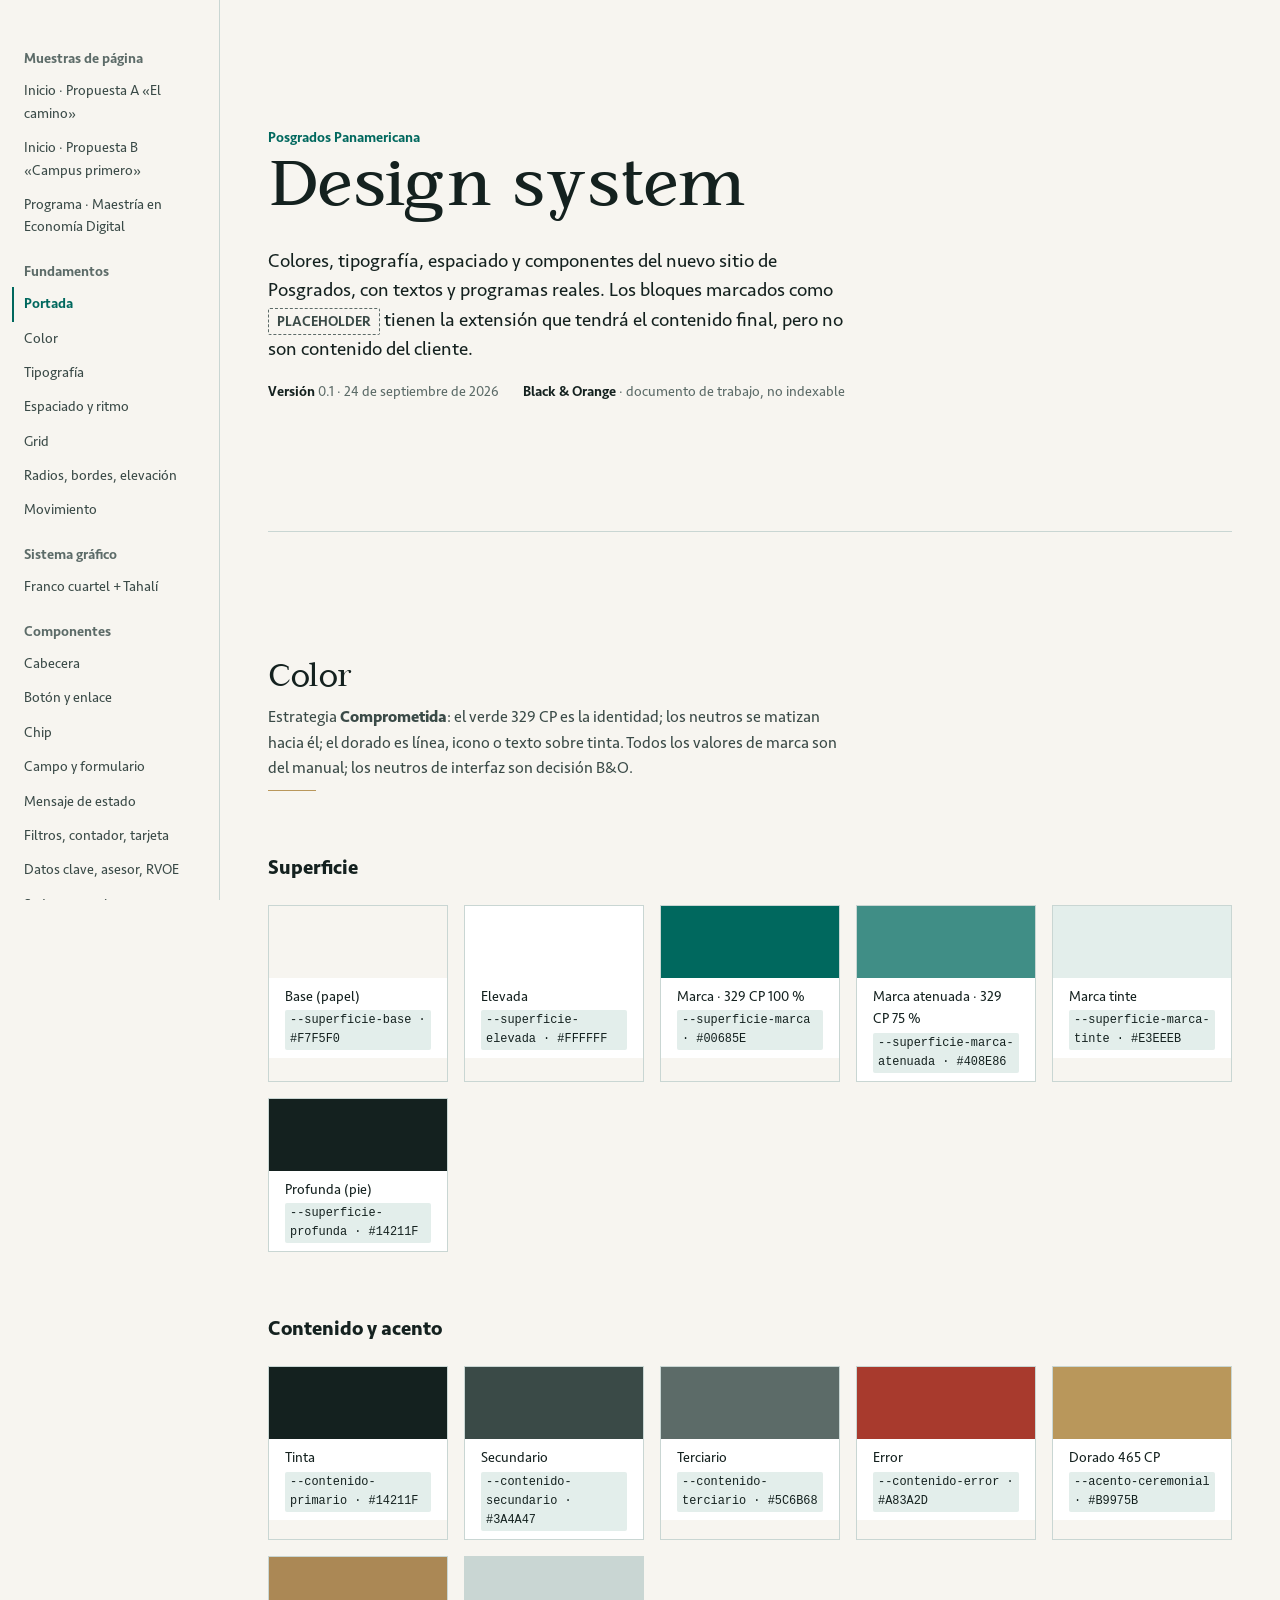
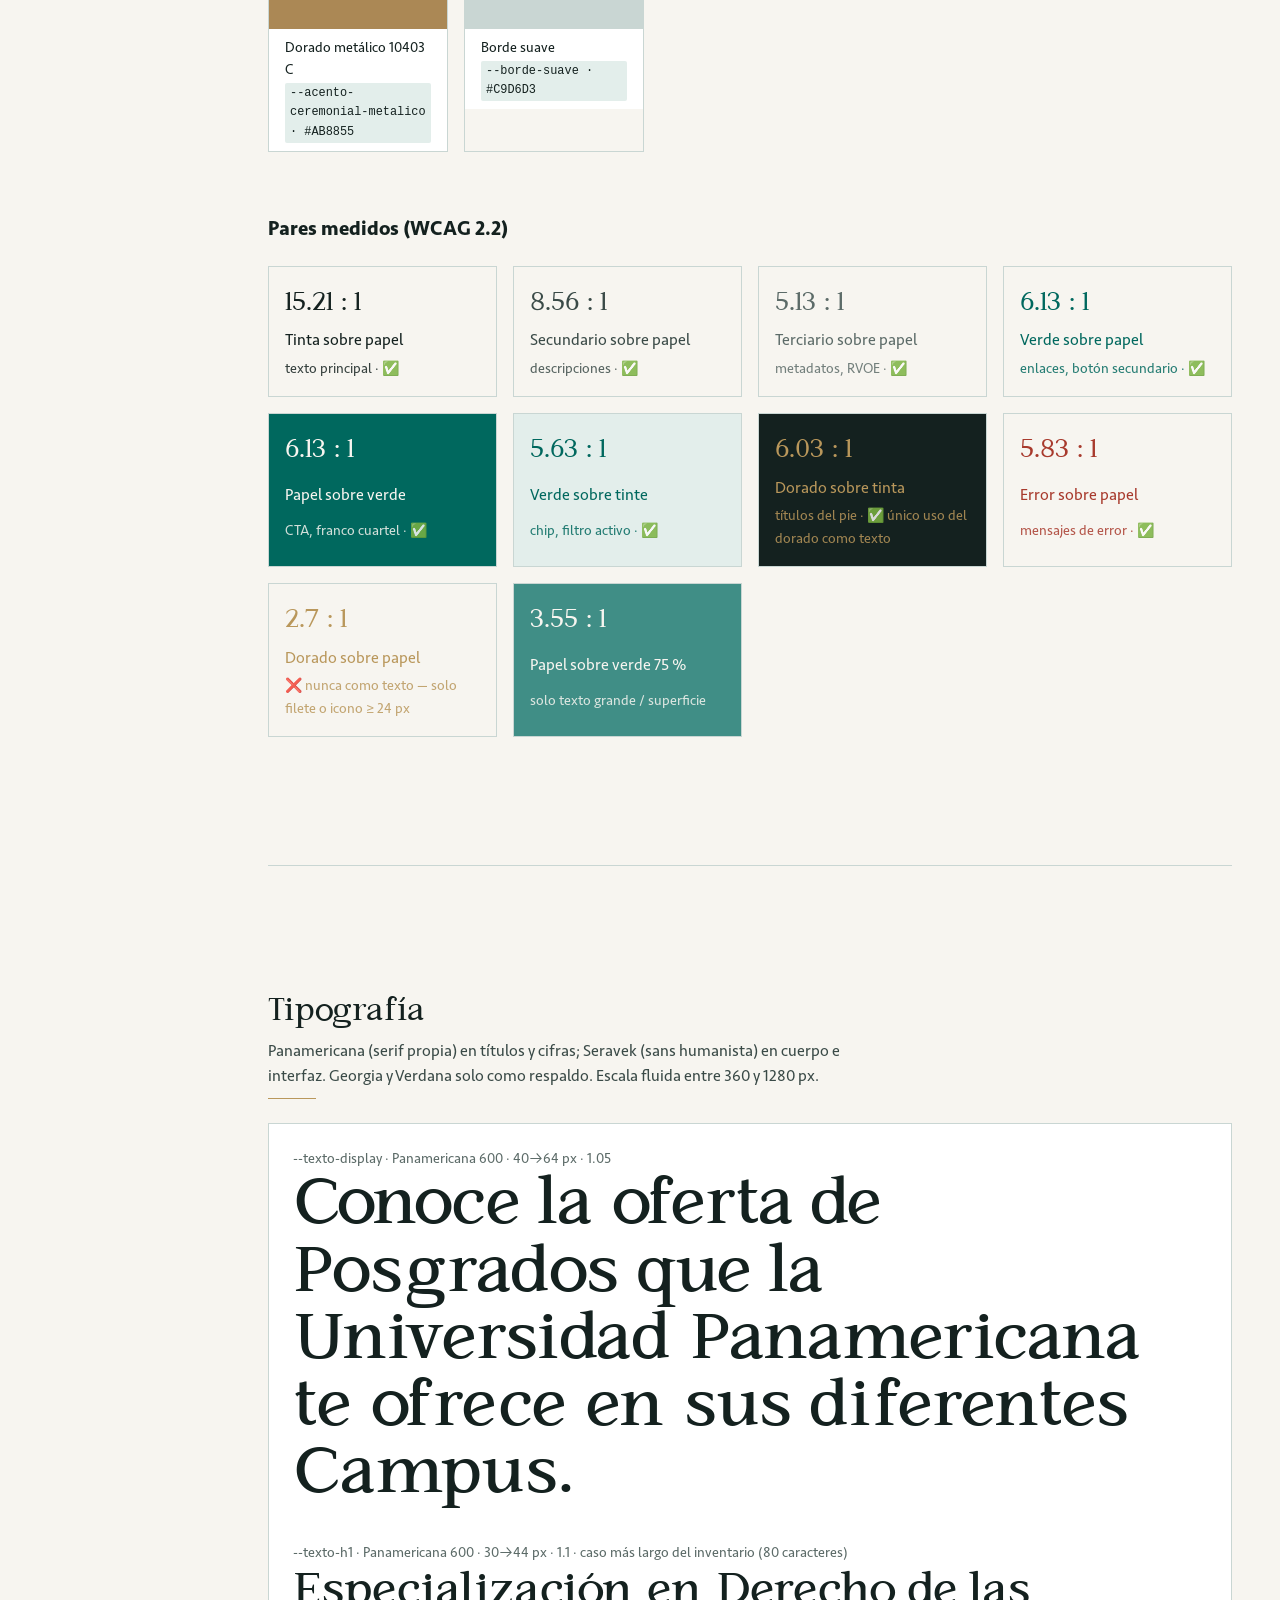
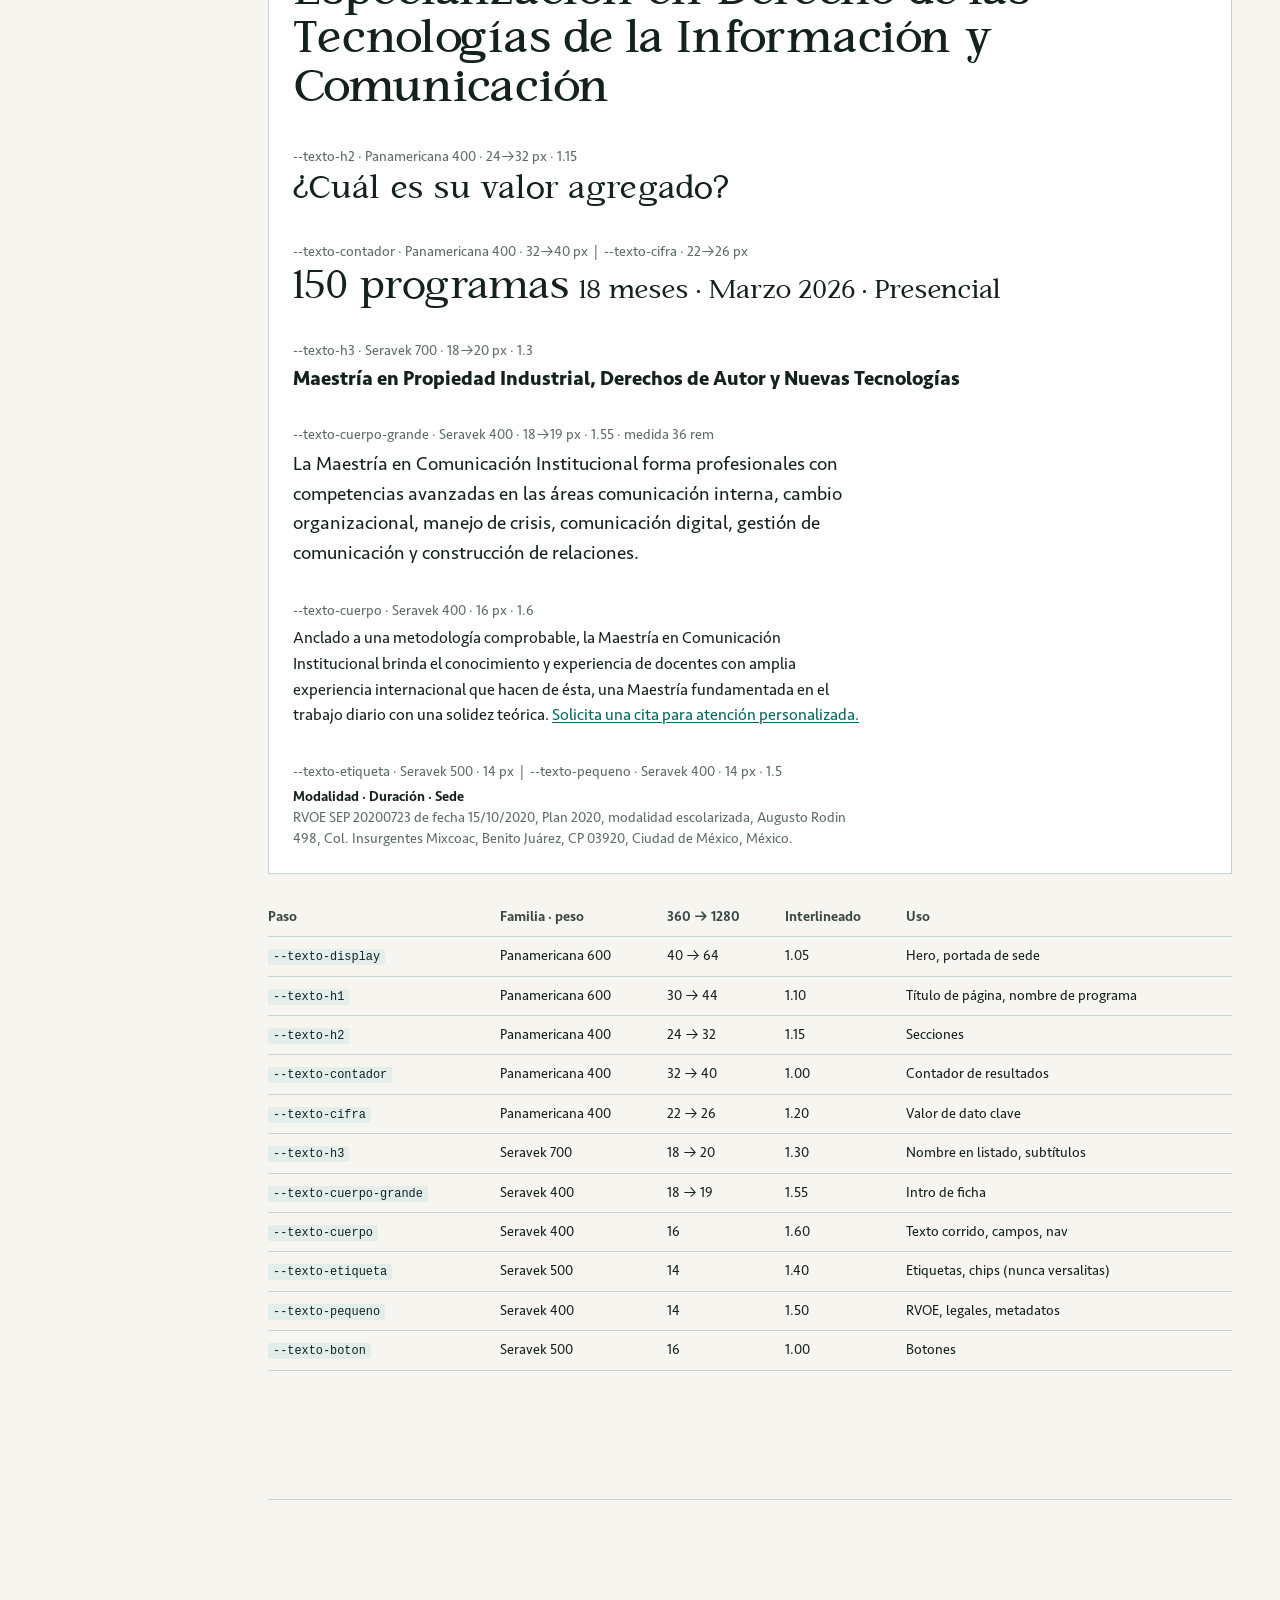
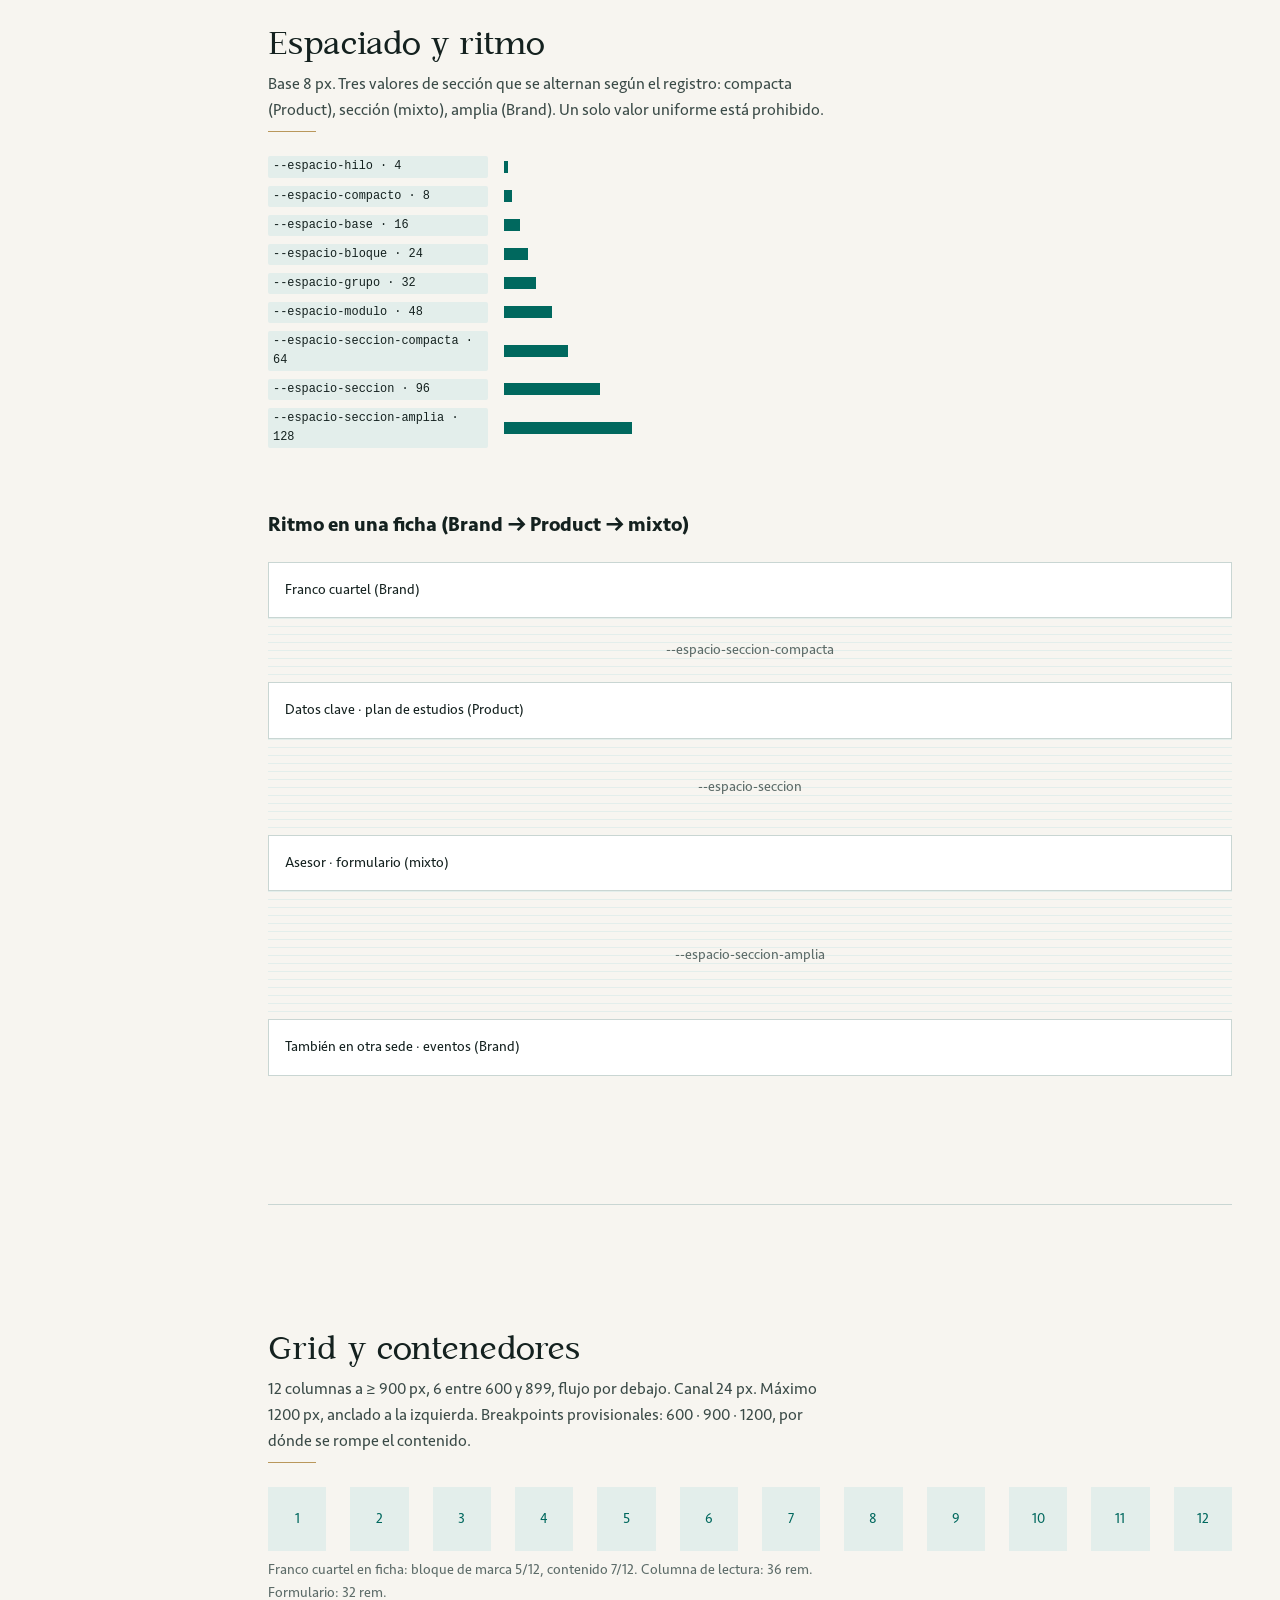
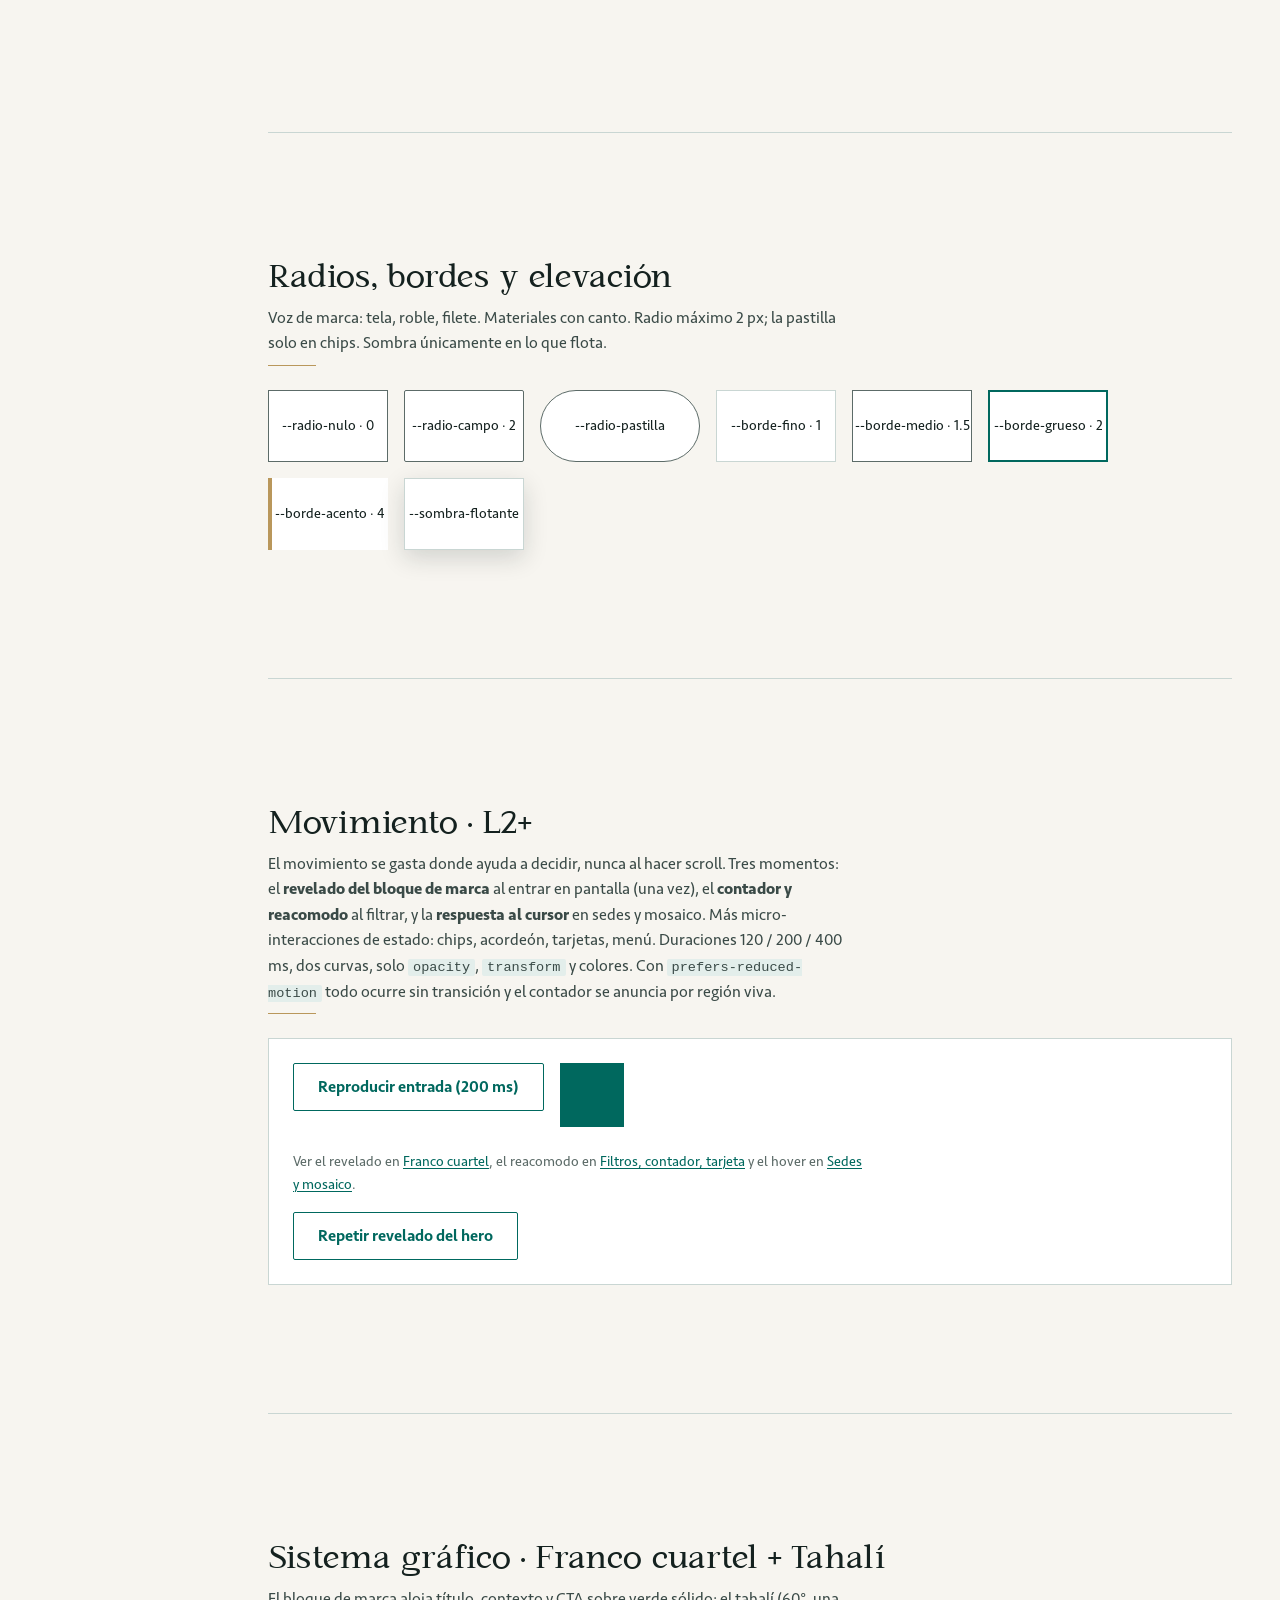
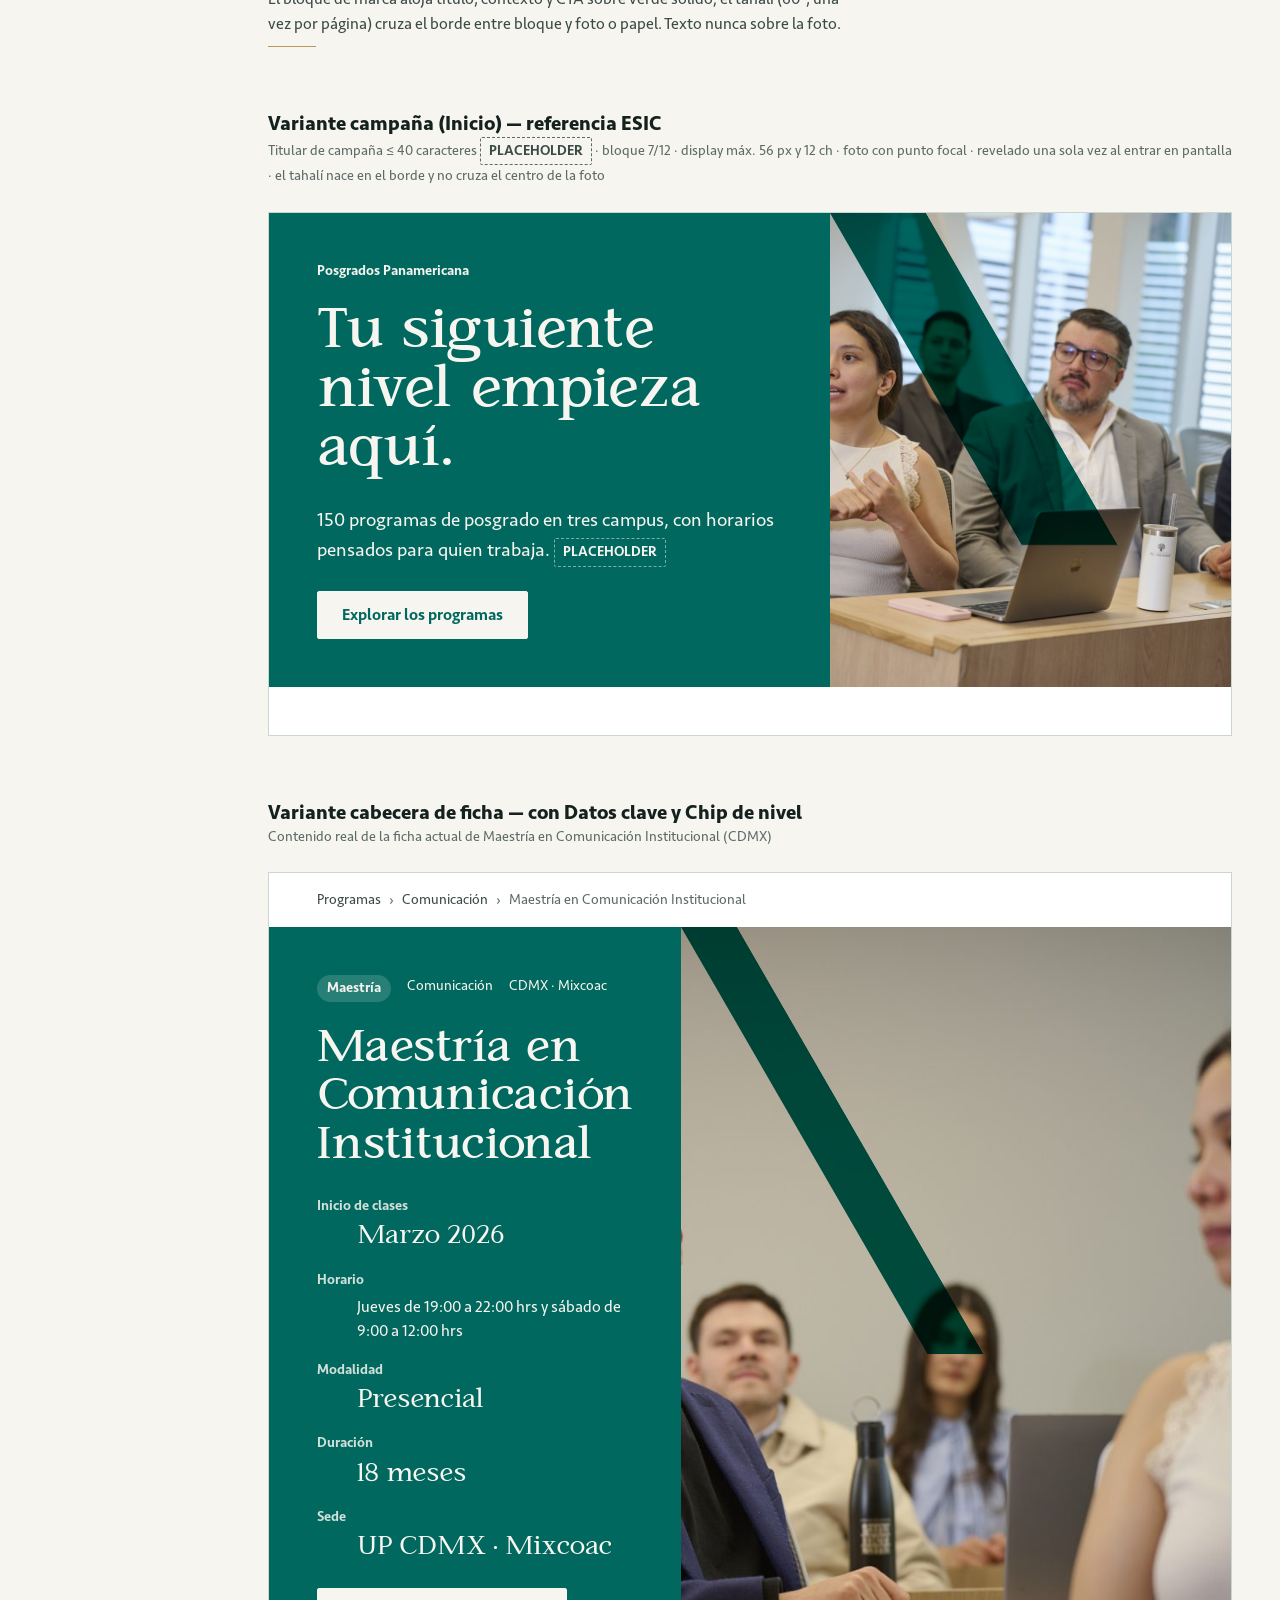
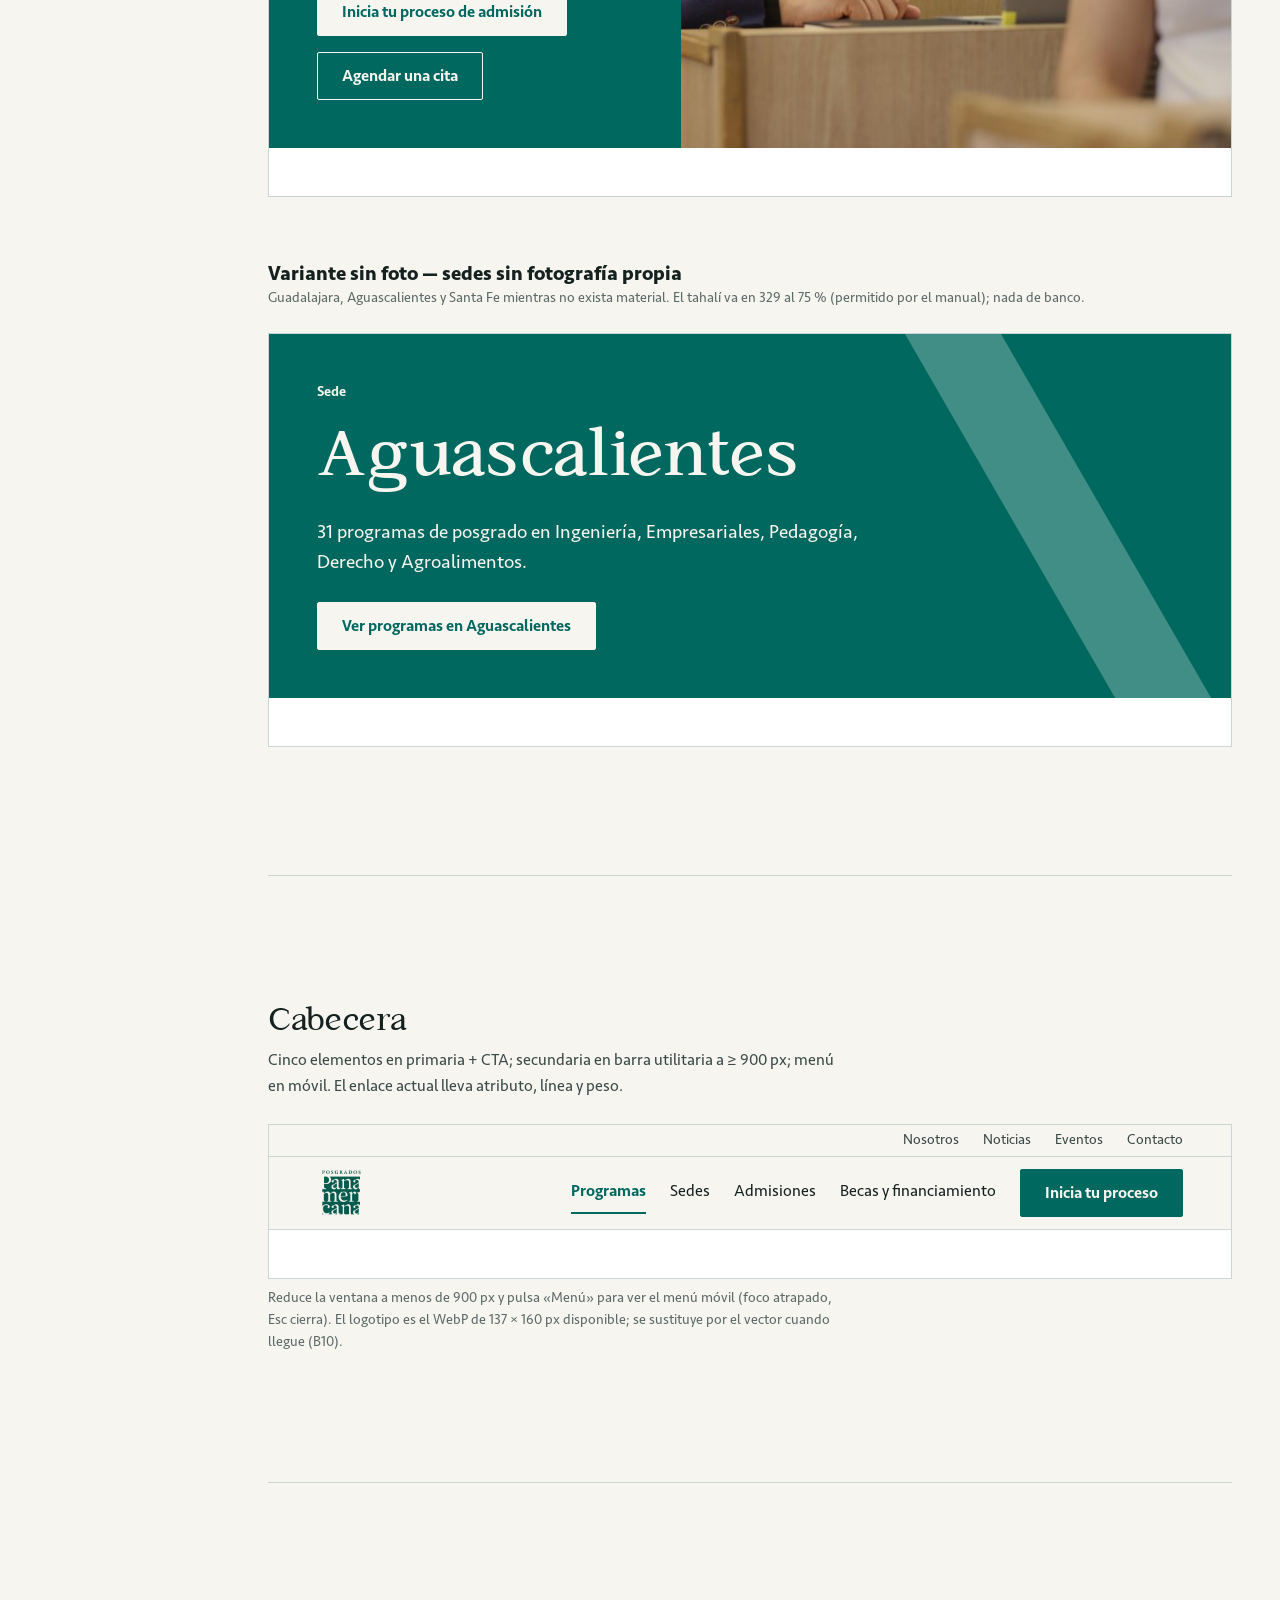
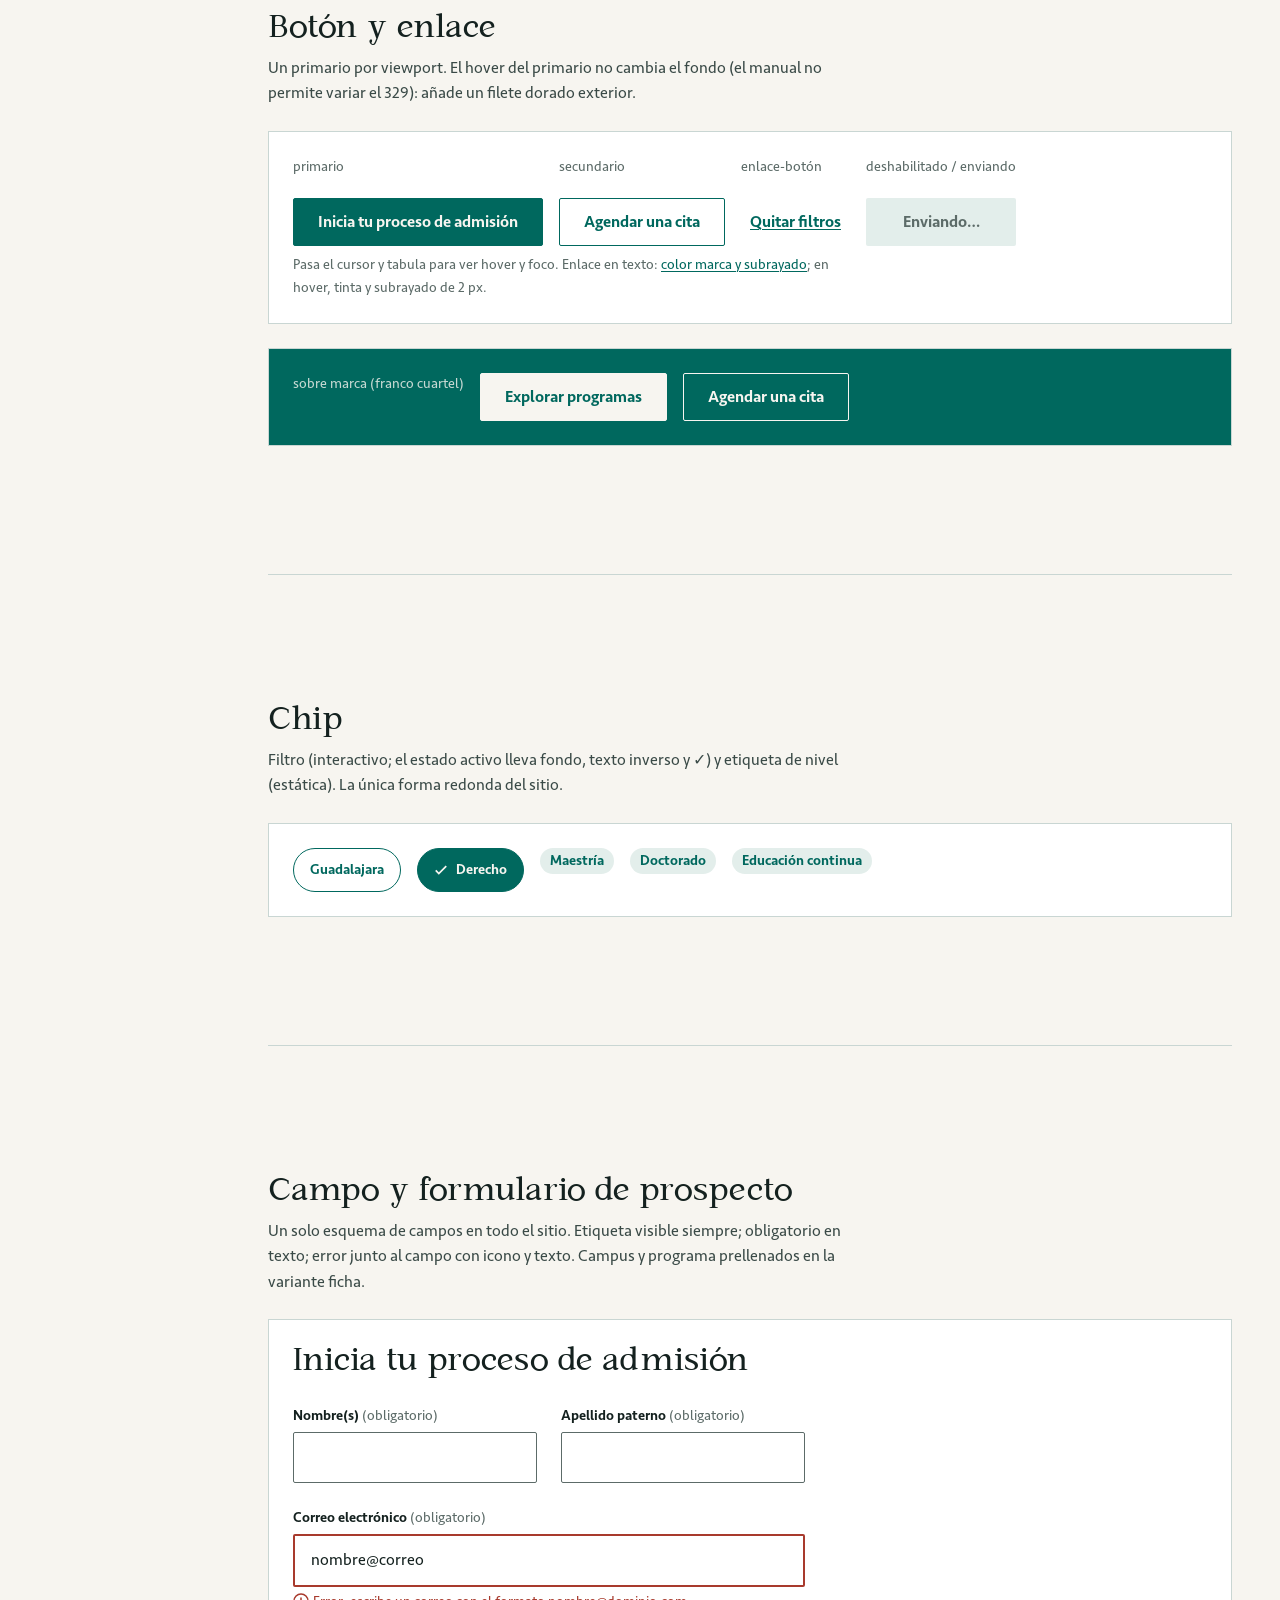
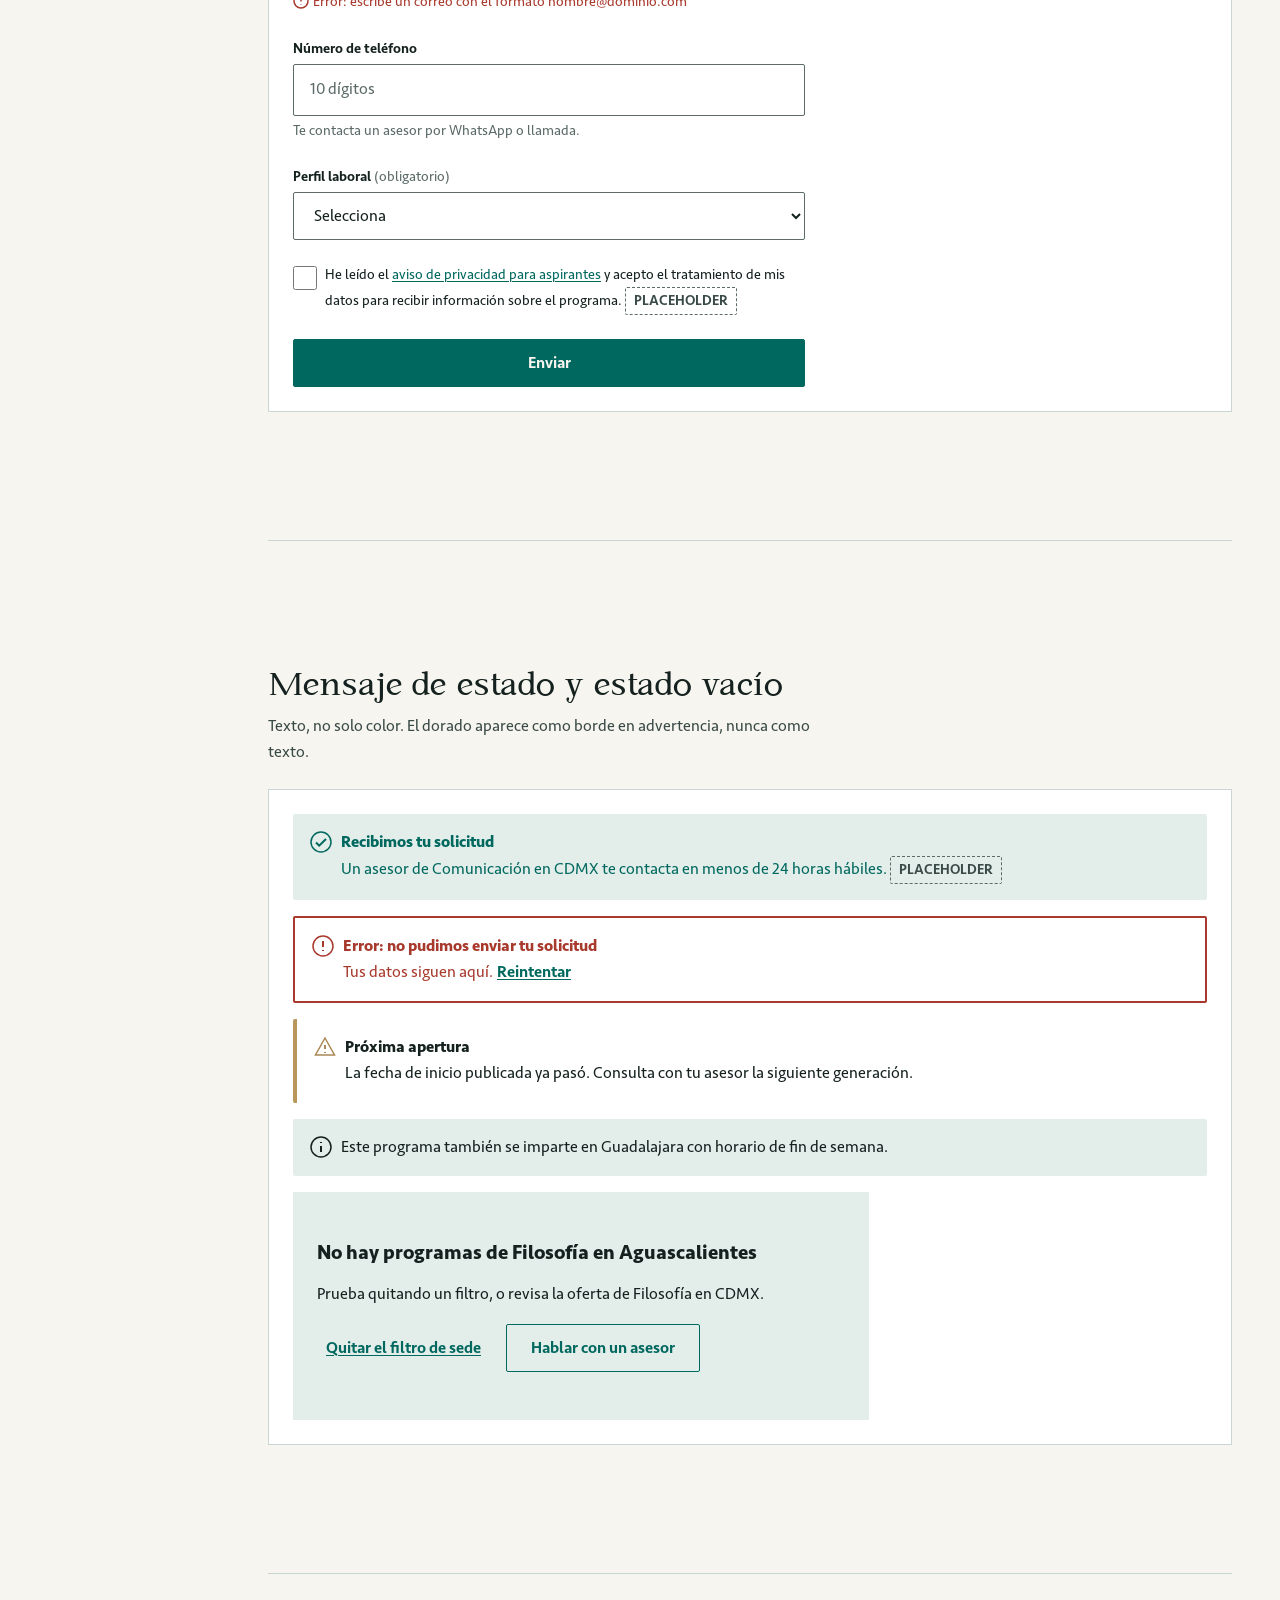
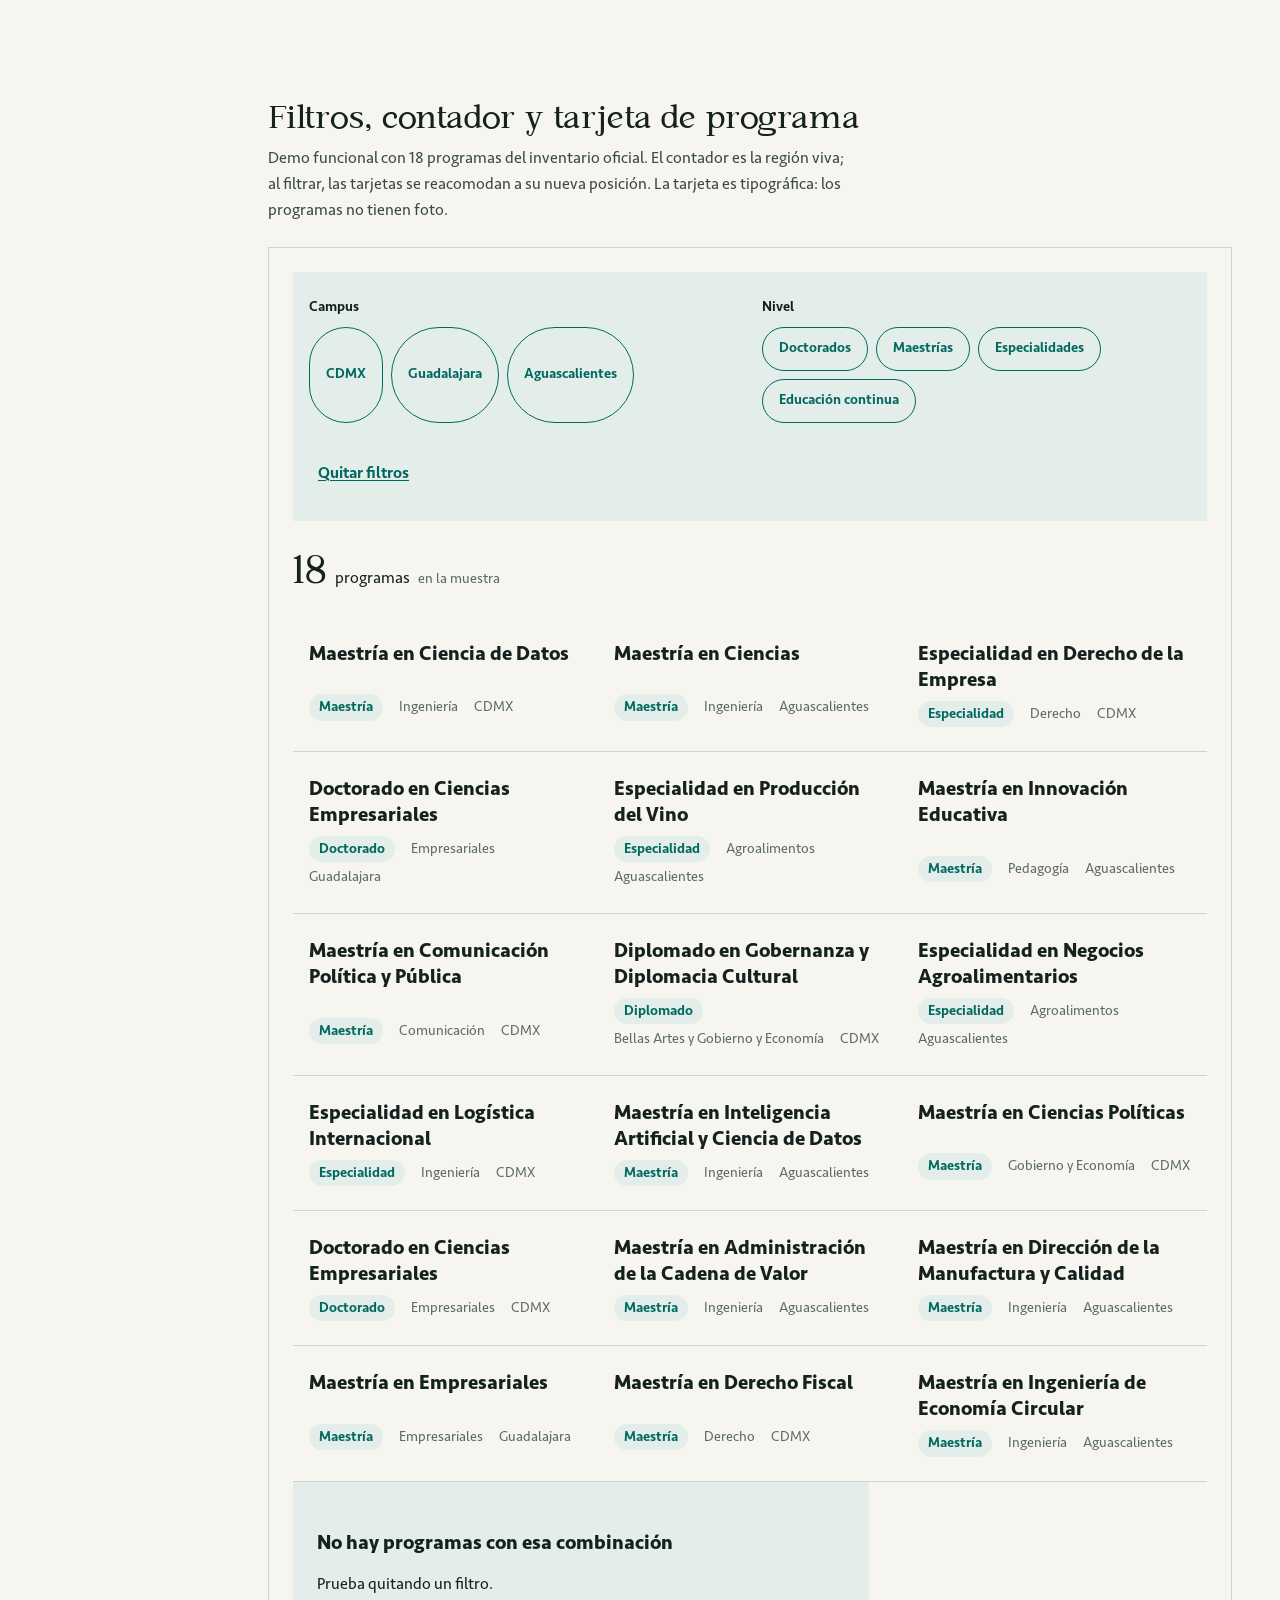
==== commit 4d92efbb: "Programa Maestría en Economía Digital; texturas Roble; menú del Figma; comentarios del cliente aplic" ====
--- a/design-system/index.html
+++ b/design-system/index.html
@@ -14,6 +14,7 @@
     <strong>Muestras de página</strong>
     <a href="inicio.html">Inicio · Propuesta A «El camino»</a>
     <a href="inicio-b.html">Inicio · Propuesta B «Campus primero»</a>
+    <a href="programa-economia-digital.html">Programa · Maestría en Economía Digital</a>
     <strong>Fundamentos</strong>
     <a href="#portada">Portada</a><a href="#color">Color</a><a href="#tipografia">Tipografía</a><a href="#espaciado">Espaciado y ritmo</a><a href="#grid">Grid</a><a href="#forma">Radios, bordes, elevación</a><a href="#movimiento">Movimiento</a>
     <strong>Sistema gráfico</strong>
@@ -530,5 +531,7 @@
 document.getElementById('quitar').addEventListener('click', e => { e.preventDefault(); reset(); });
 document.getElementById('quitar2').addEventListener('click', reset);
 </script>
+<!-- BnO Review: solo se activa con ?review=true&token=… -->
+<script type="module" src="../assets/review/review.js"></script>
 </body>
 </html>
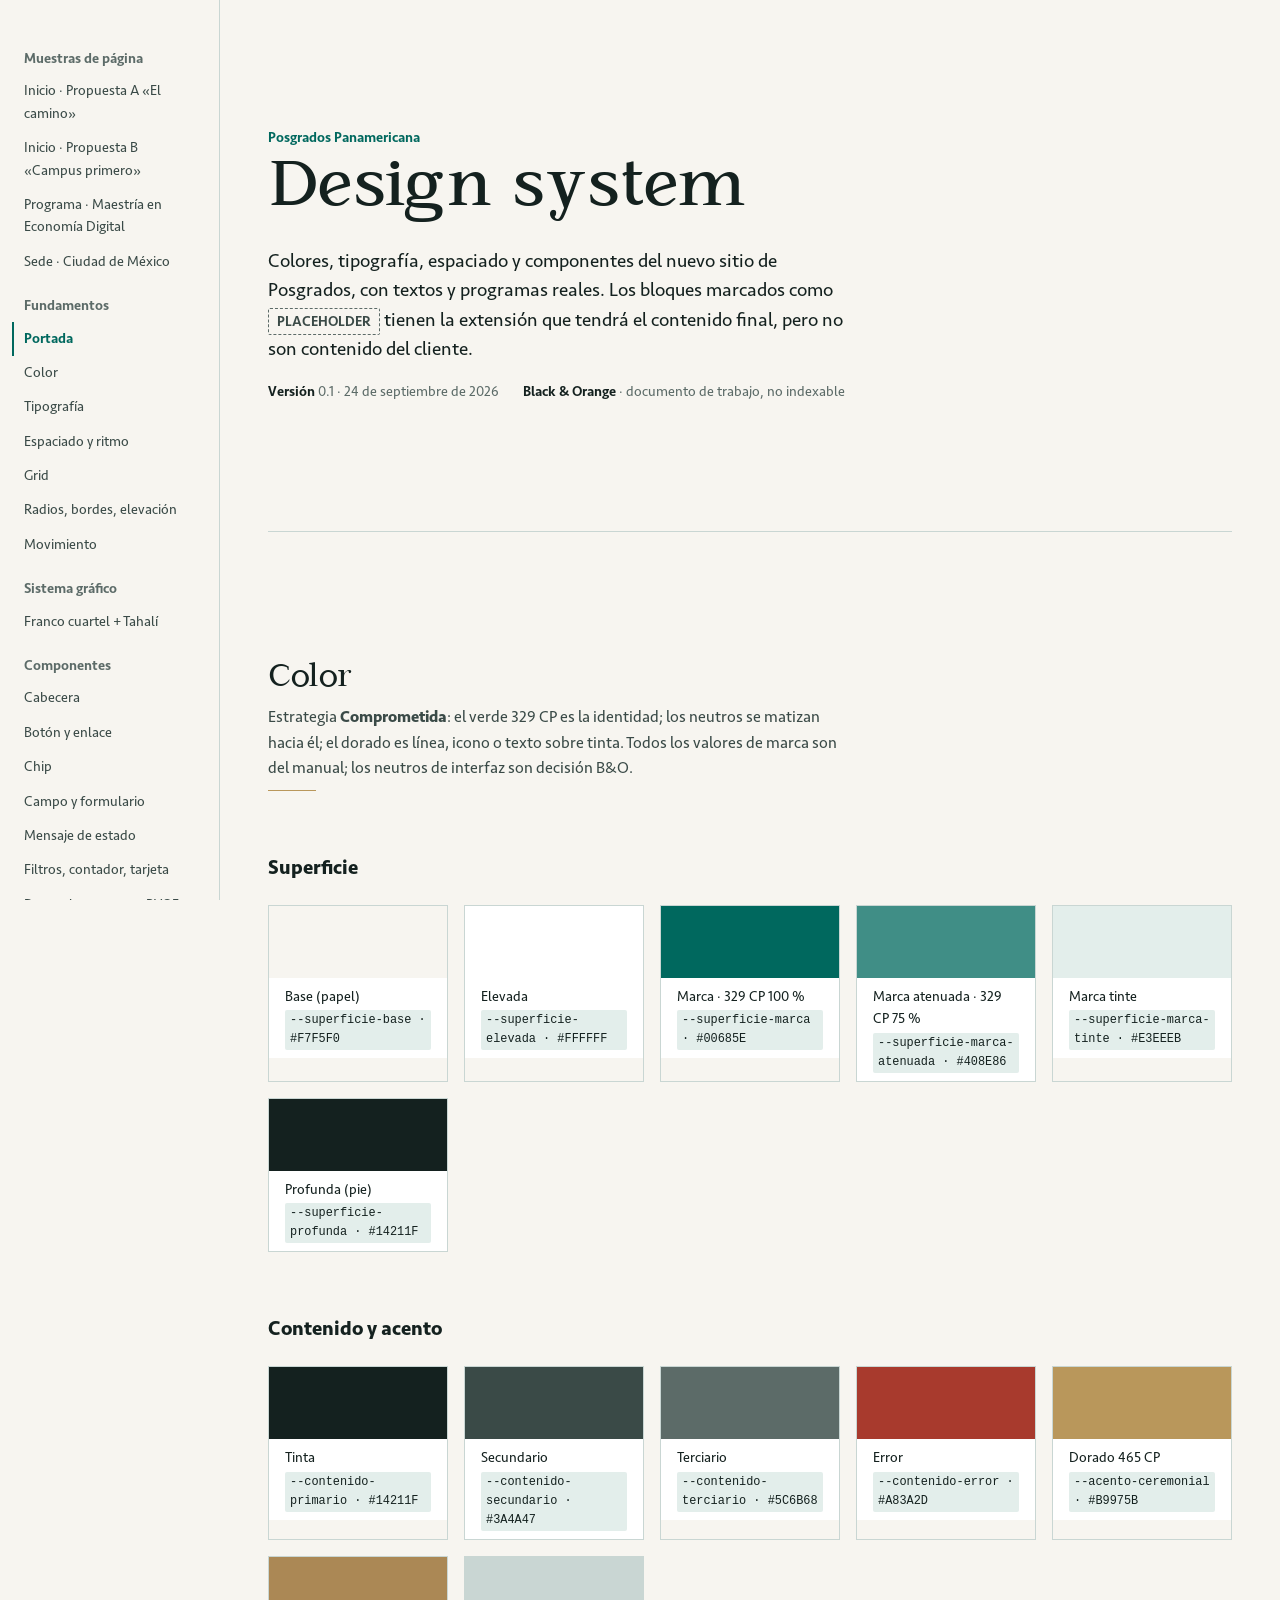
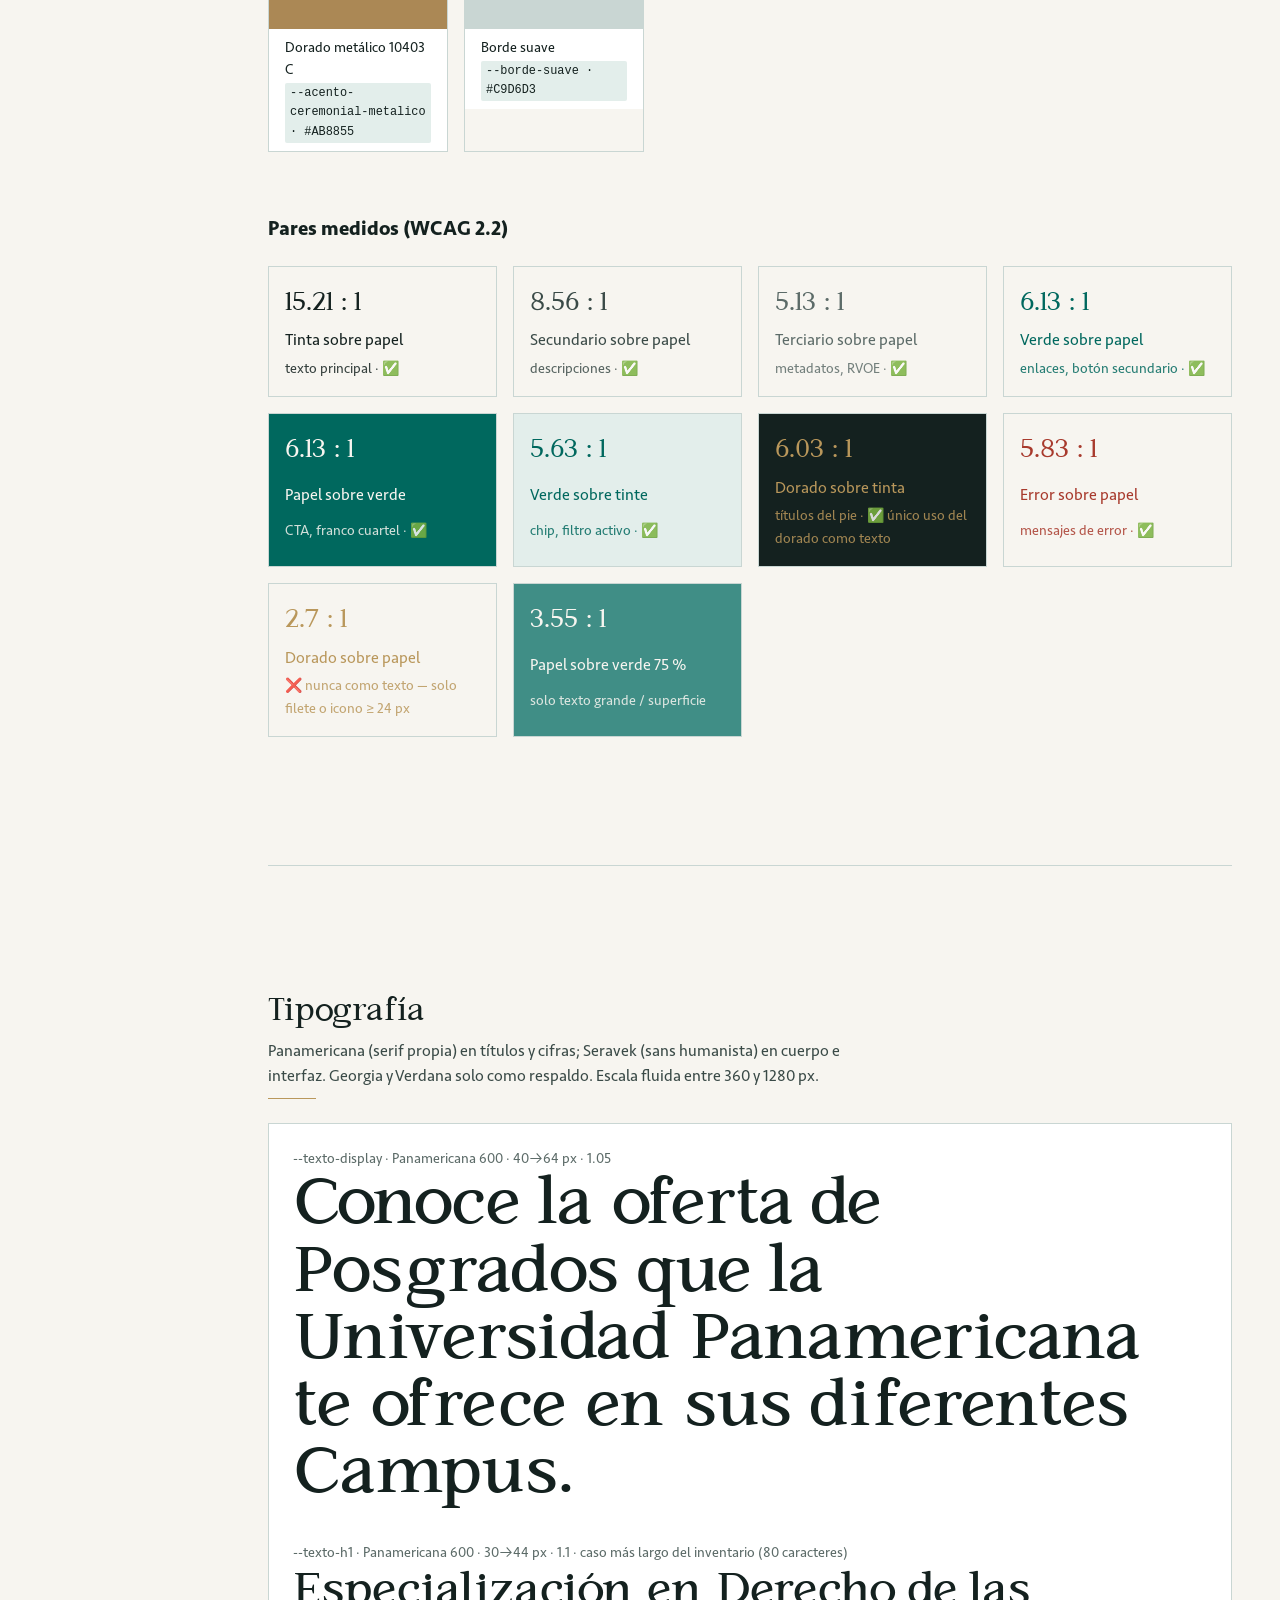
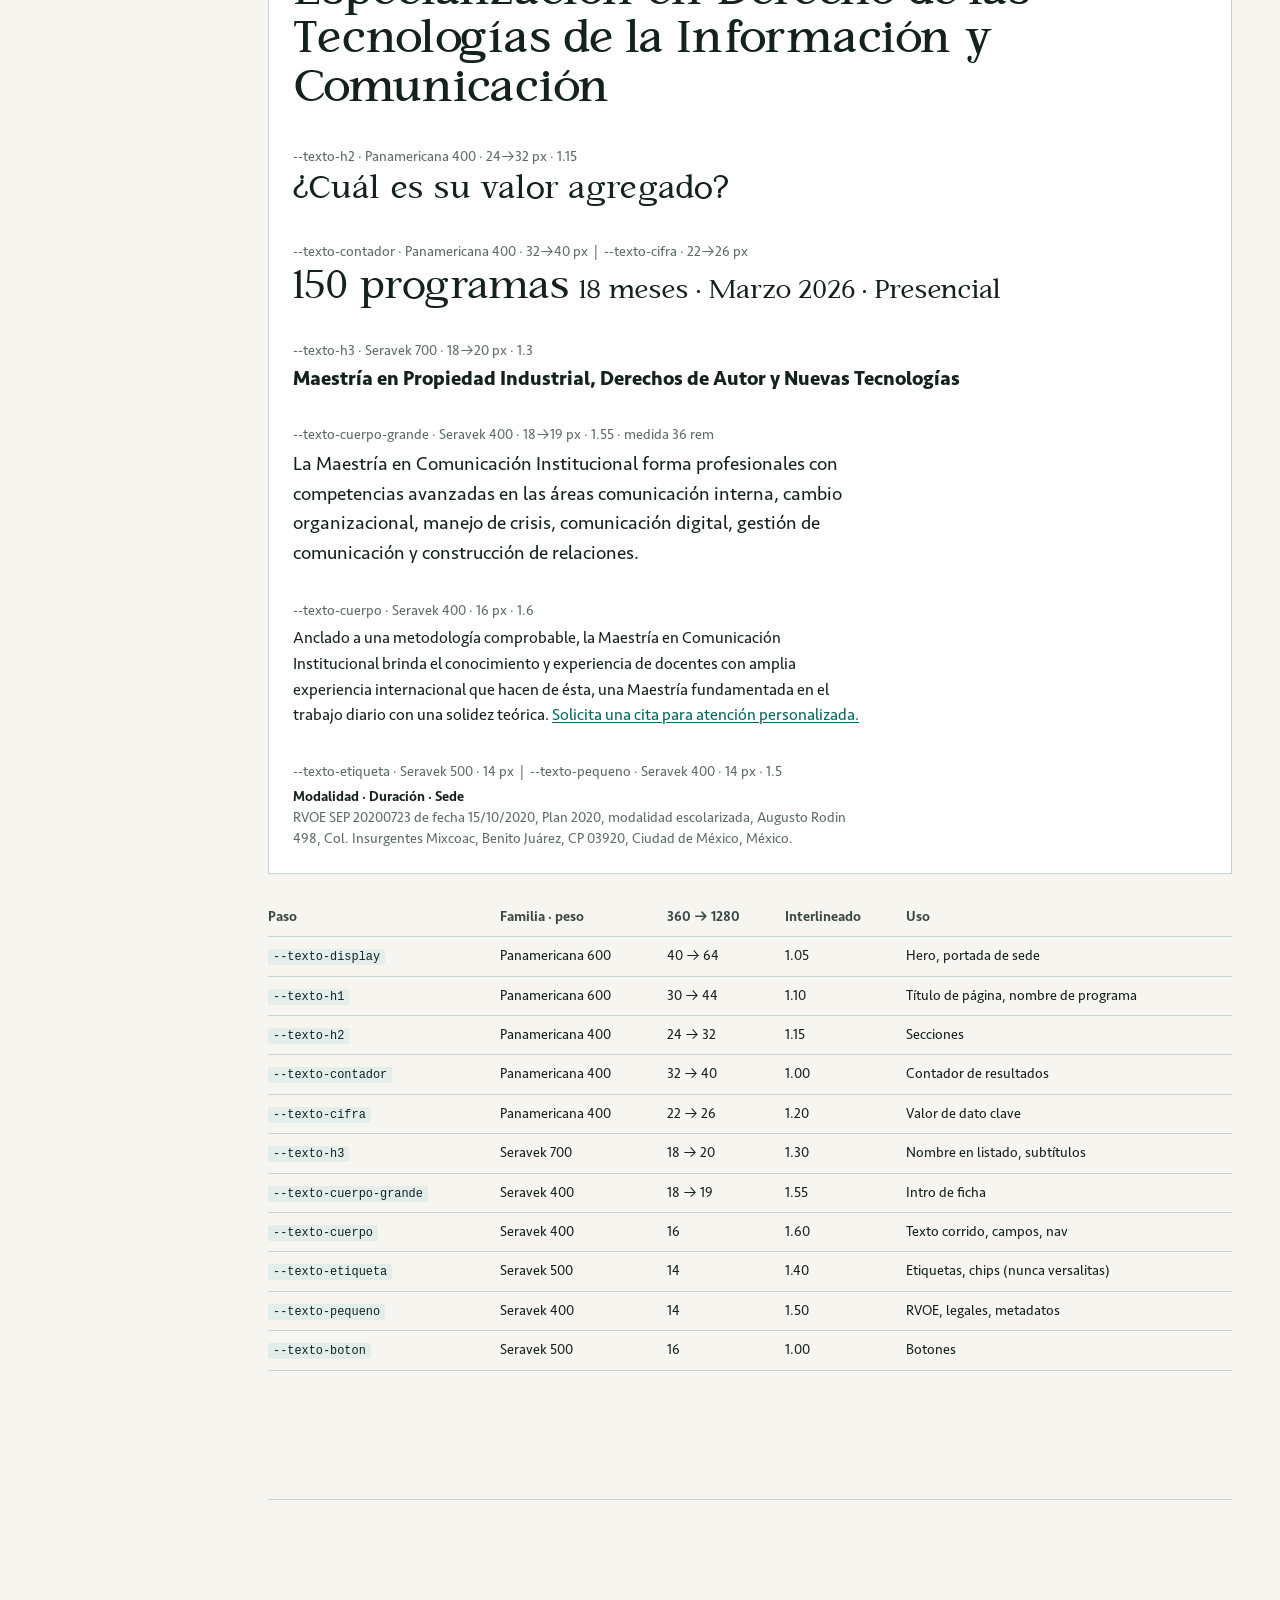
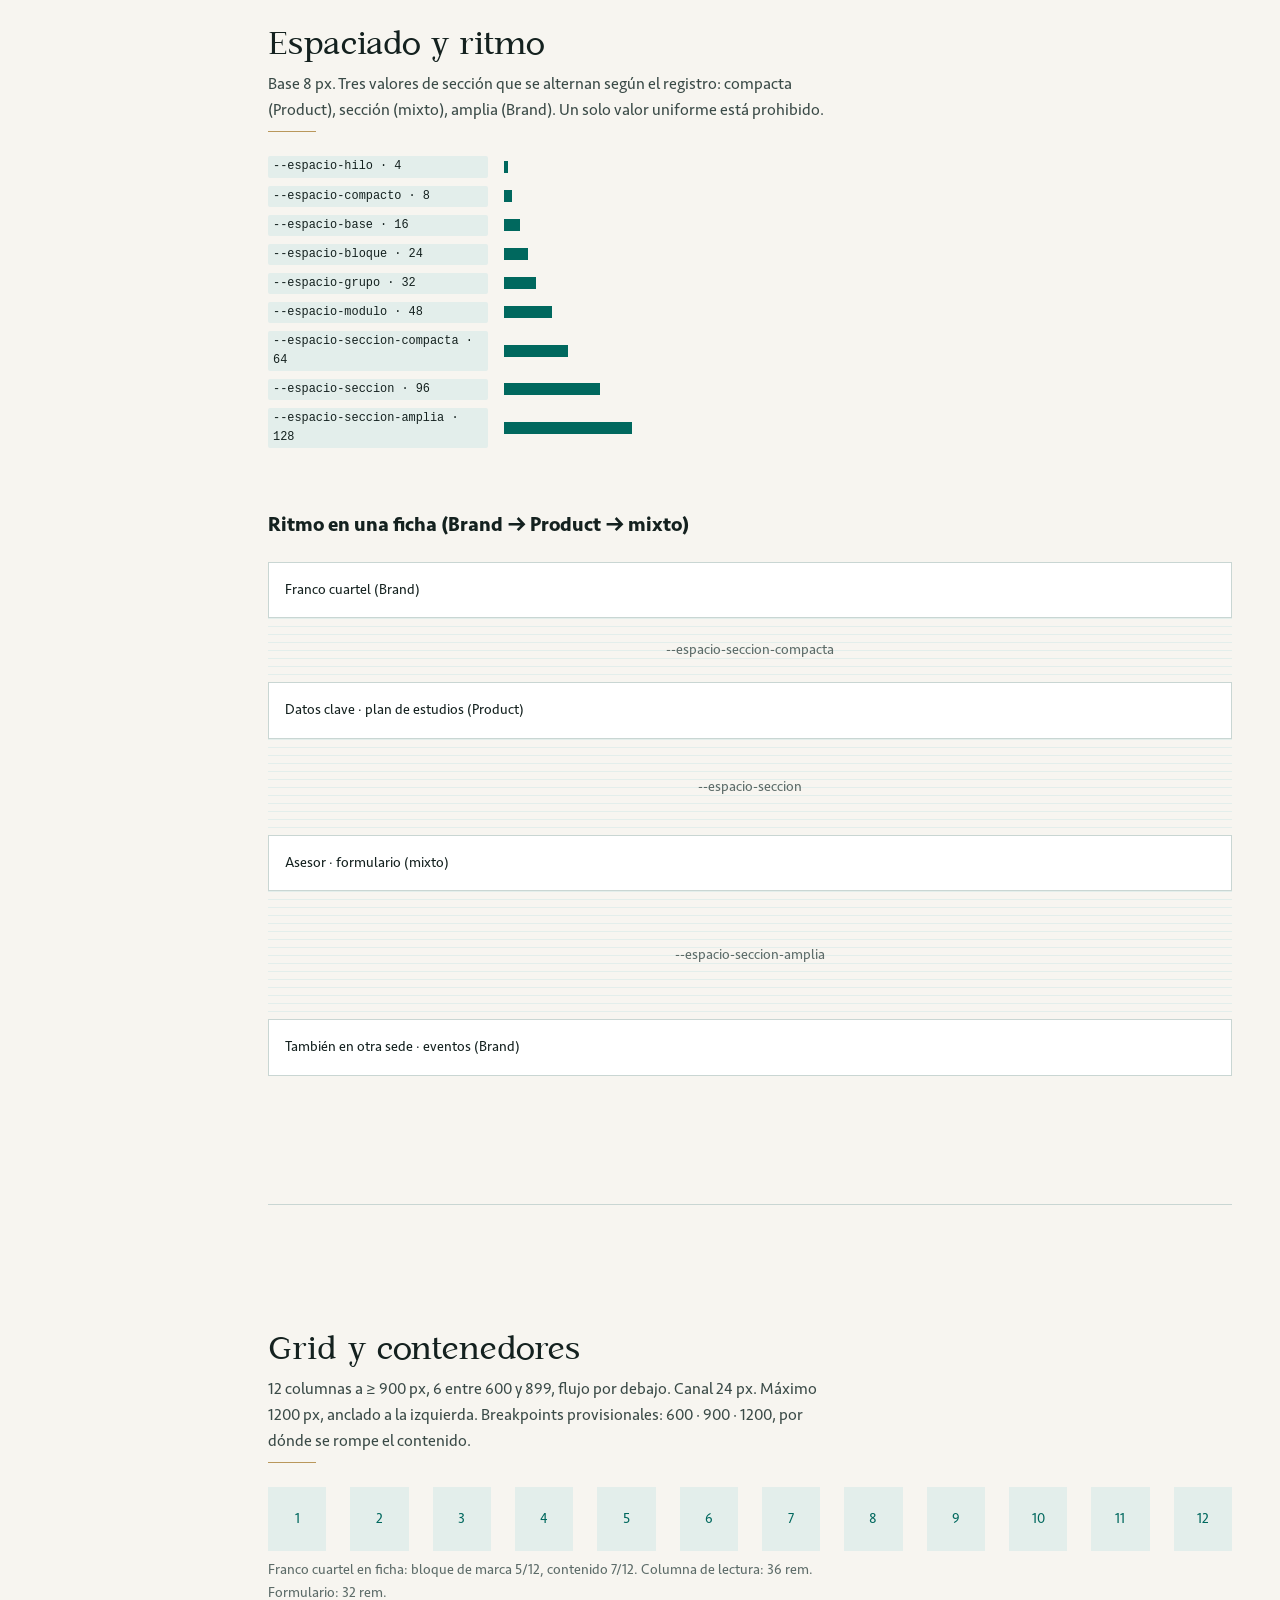
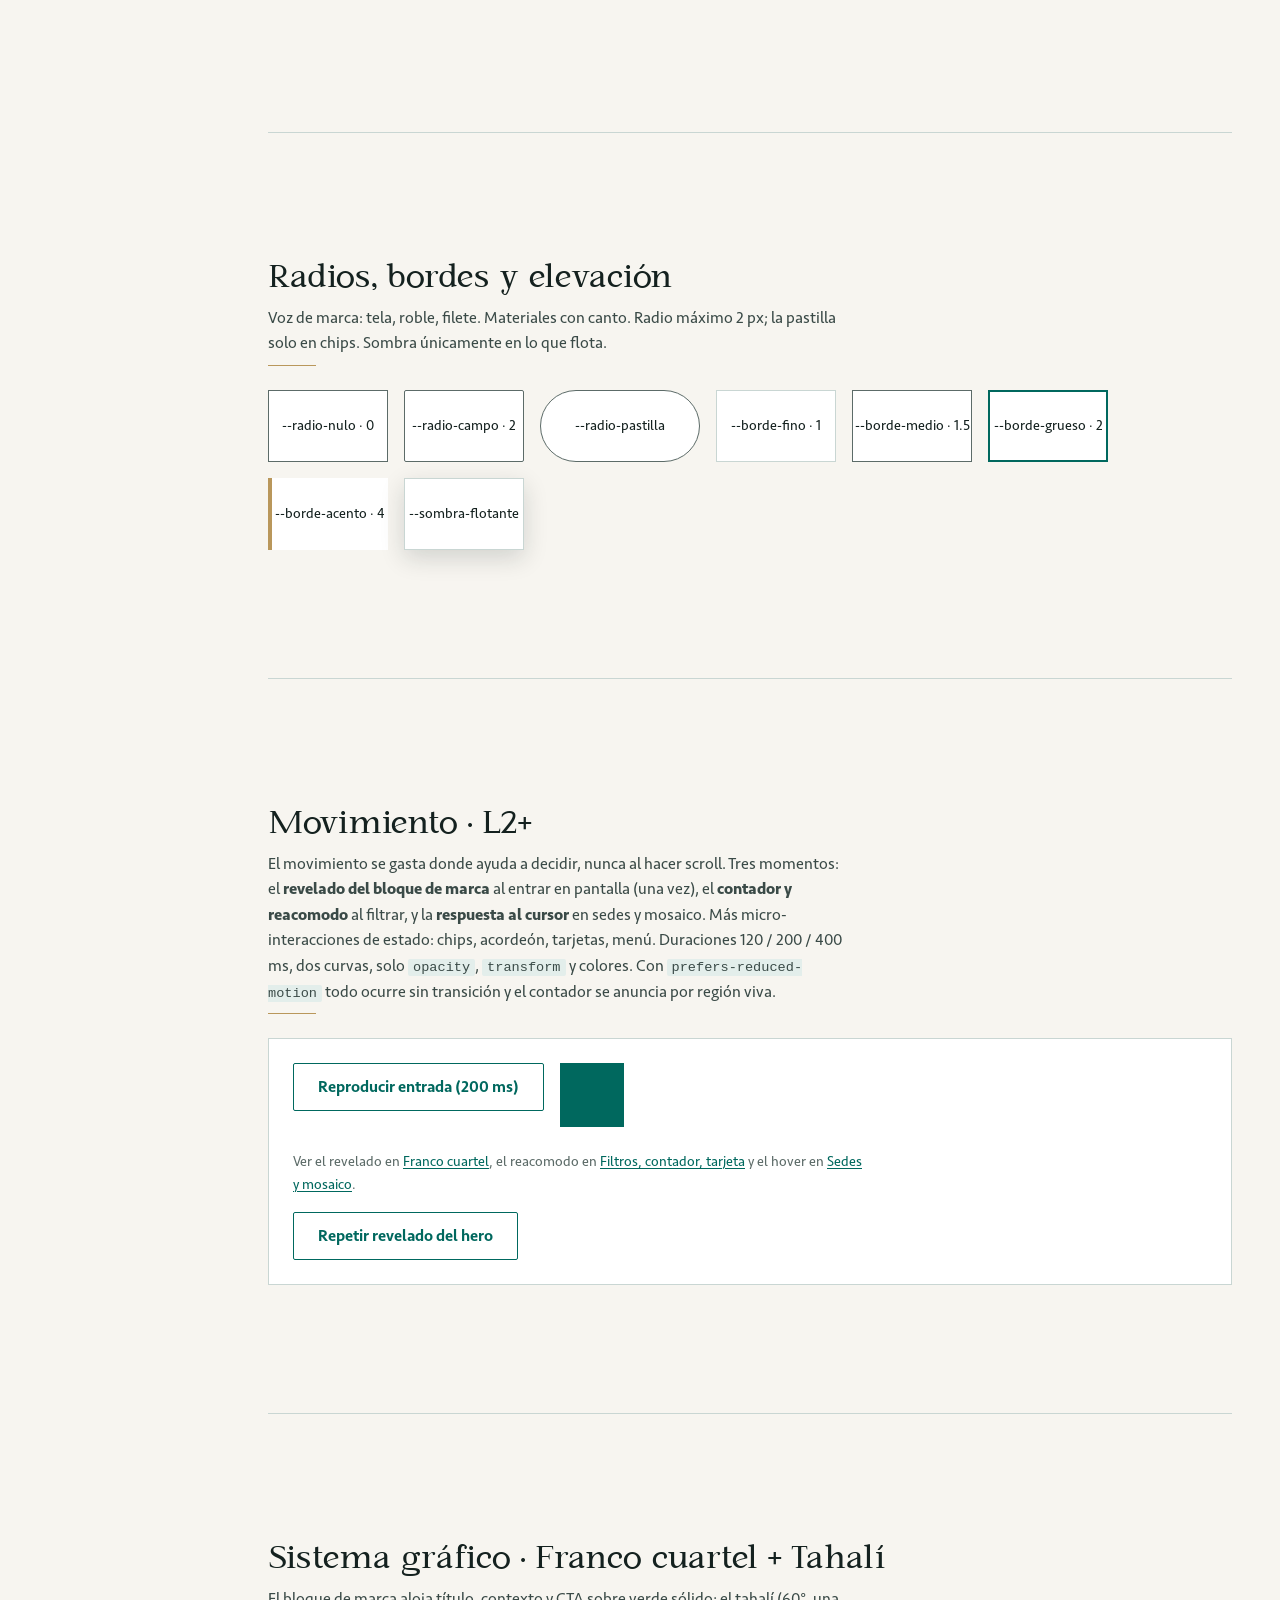
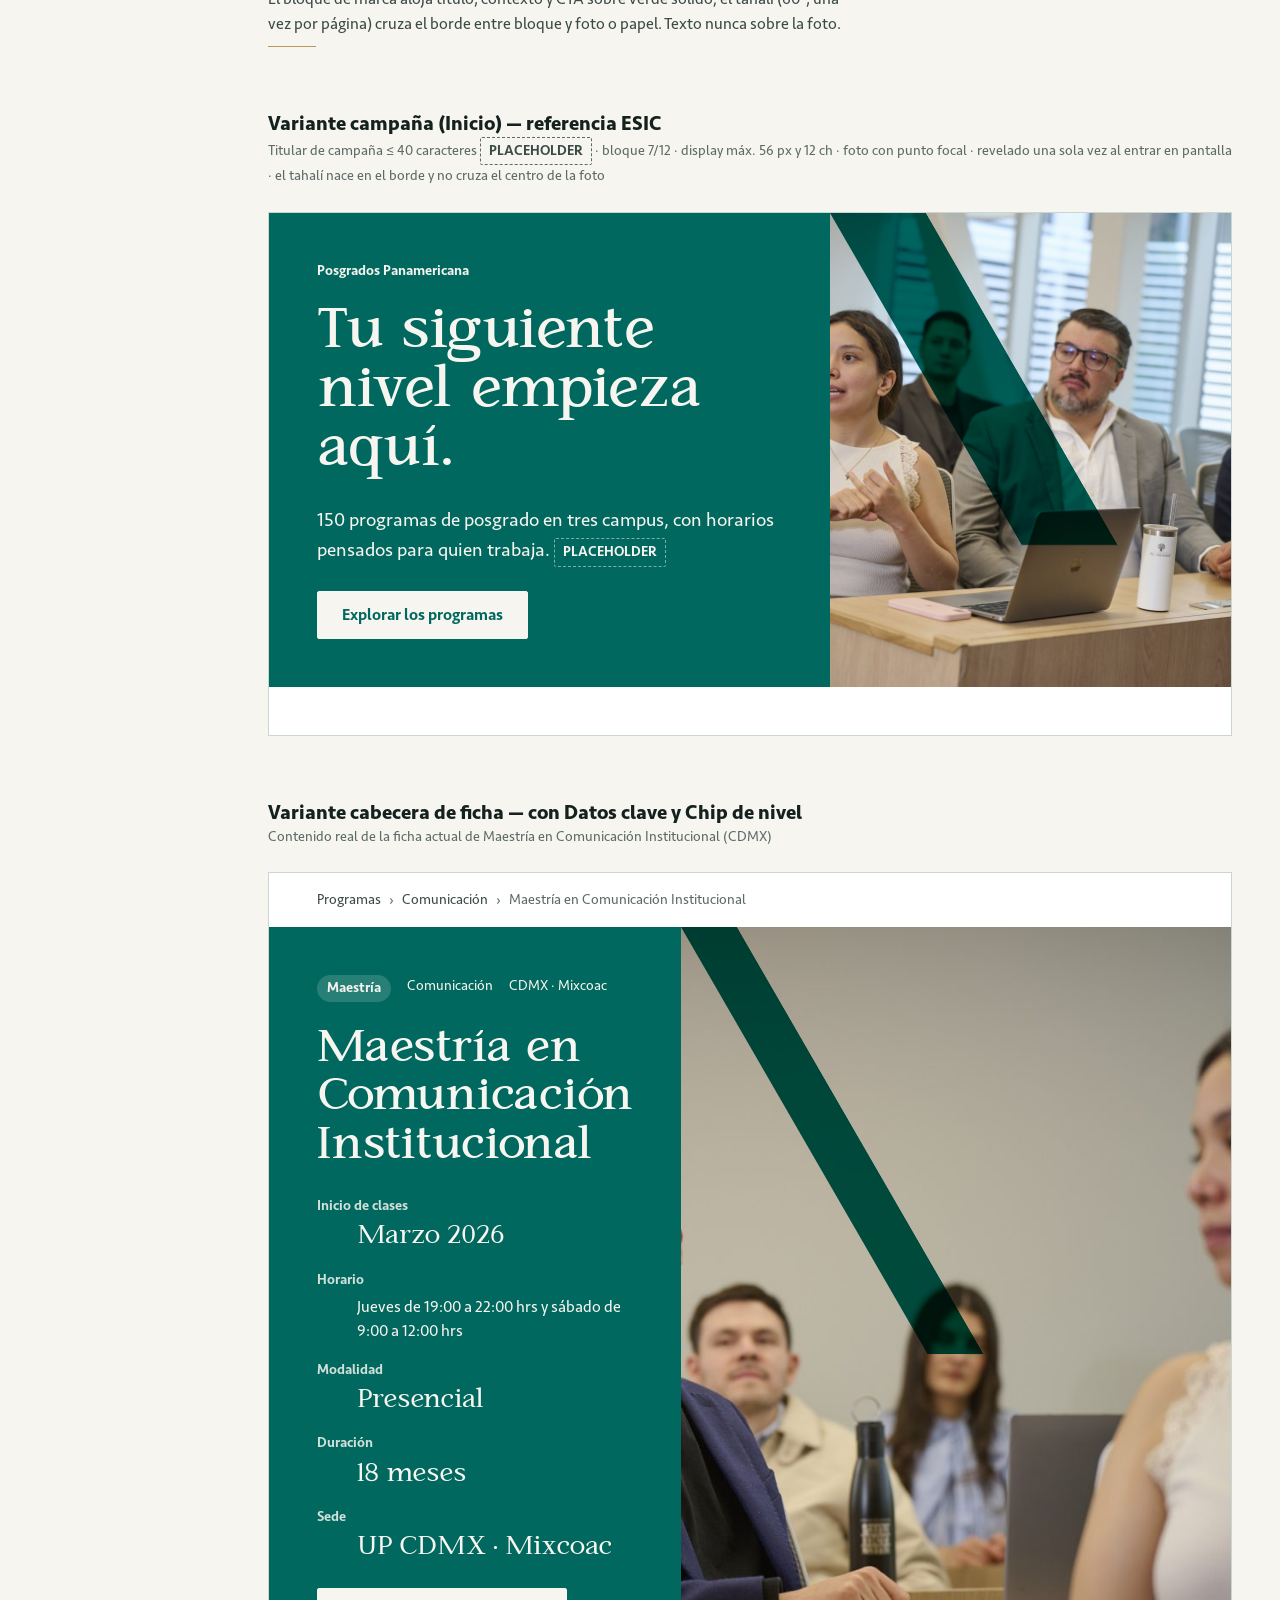
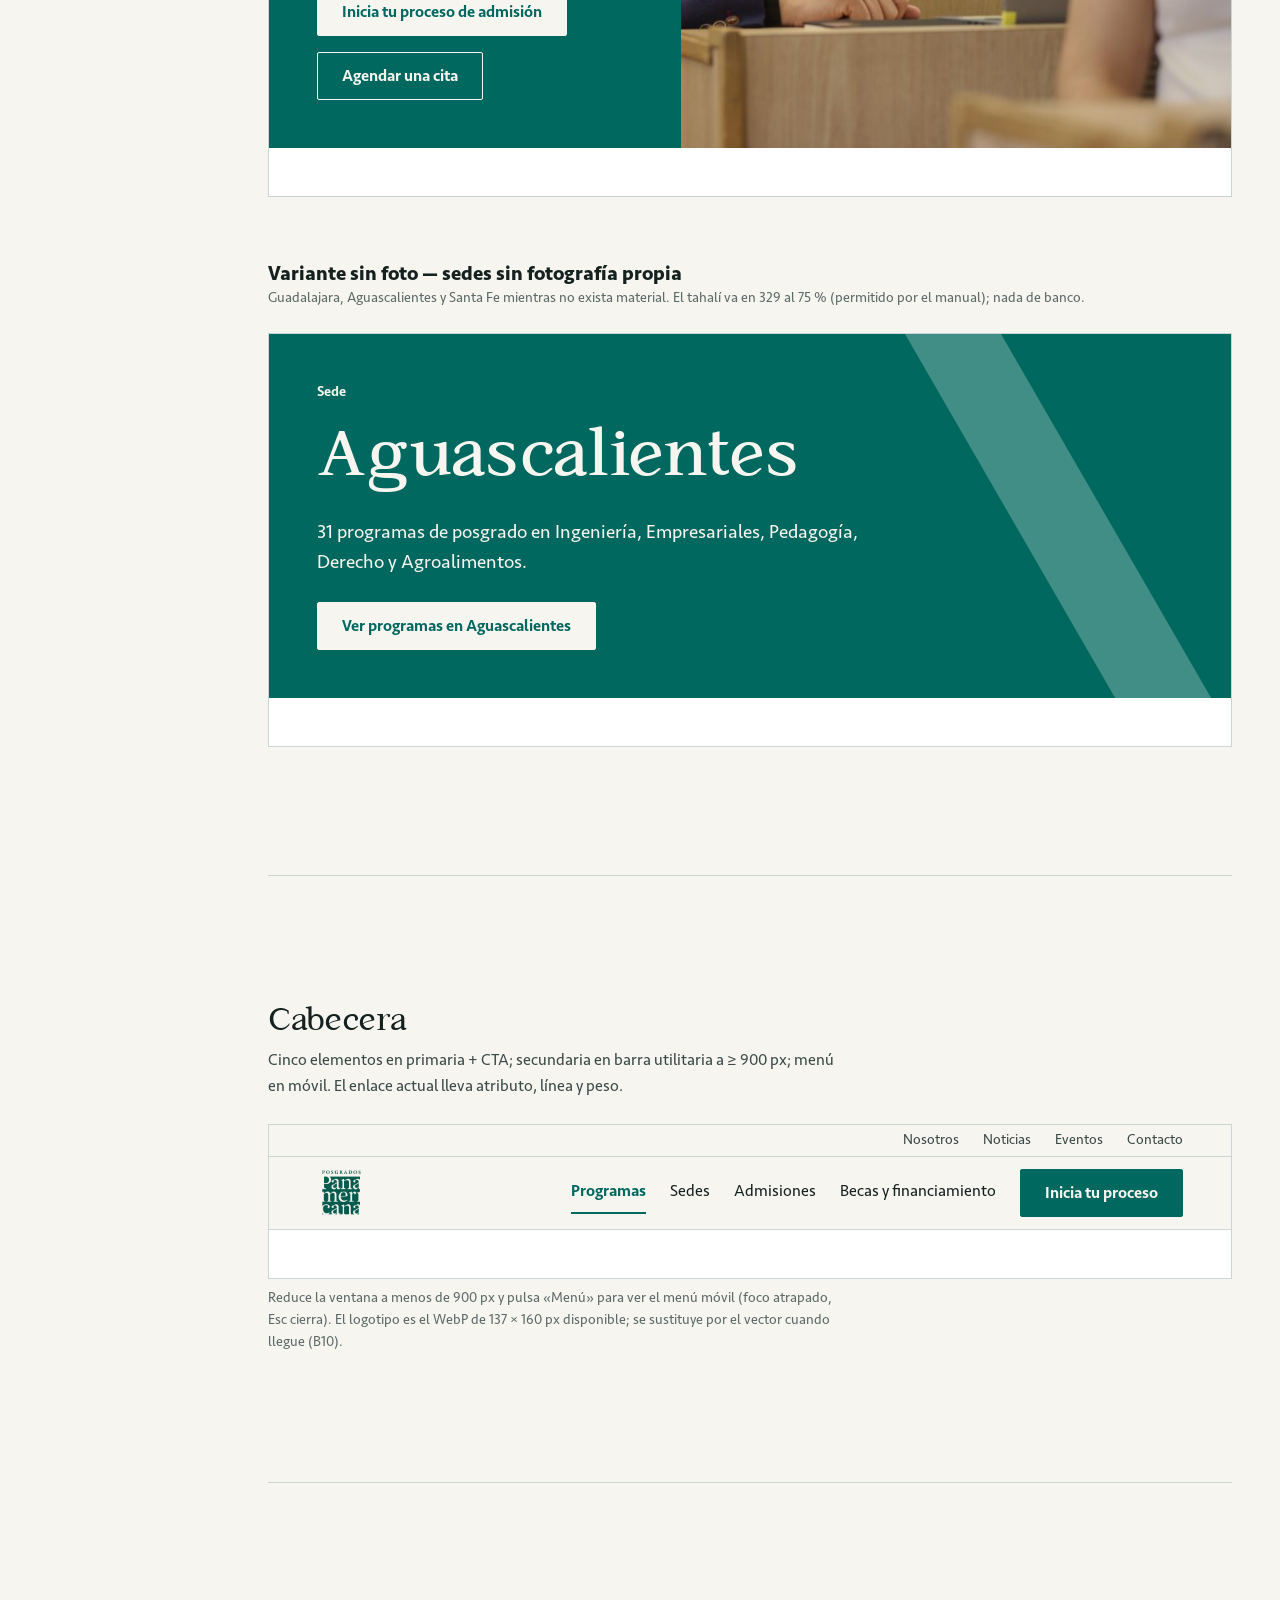
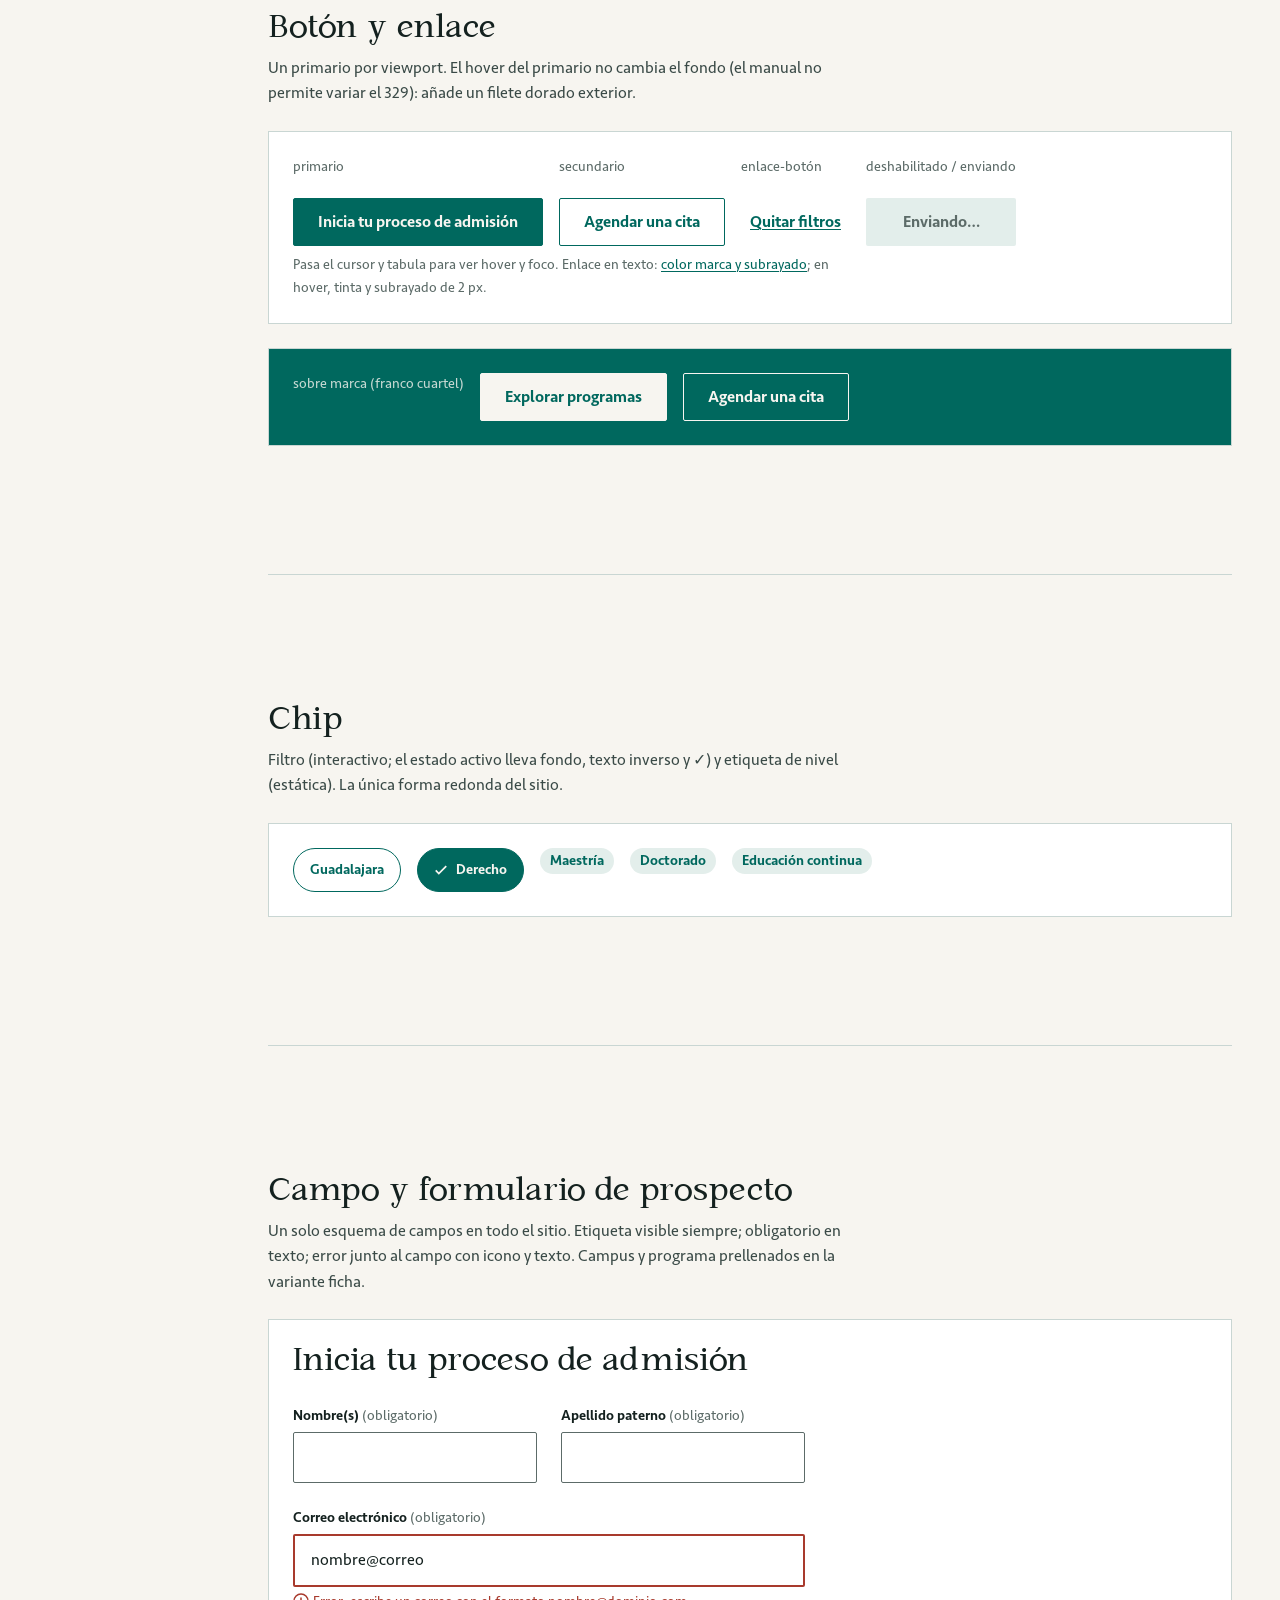
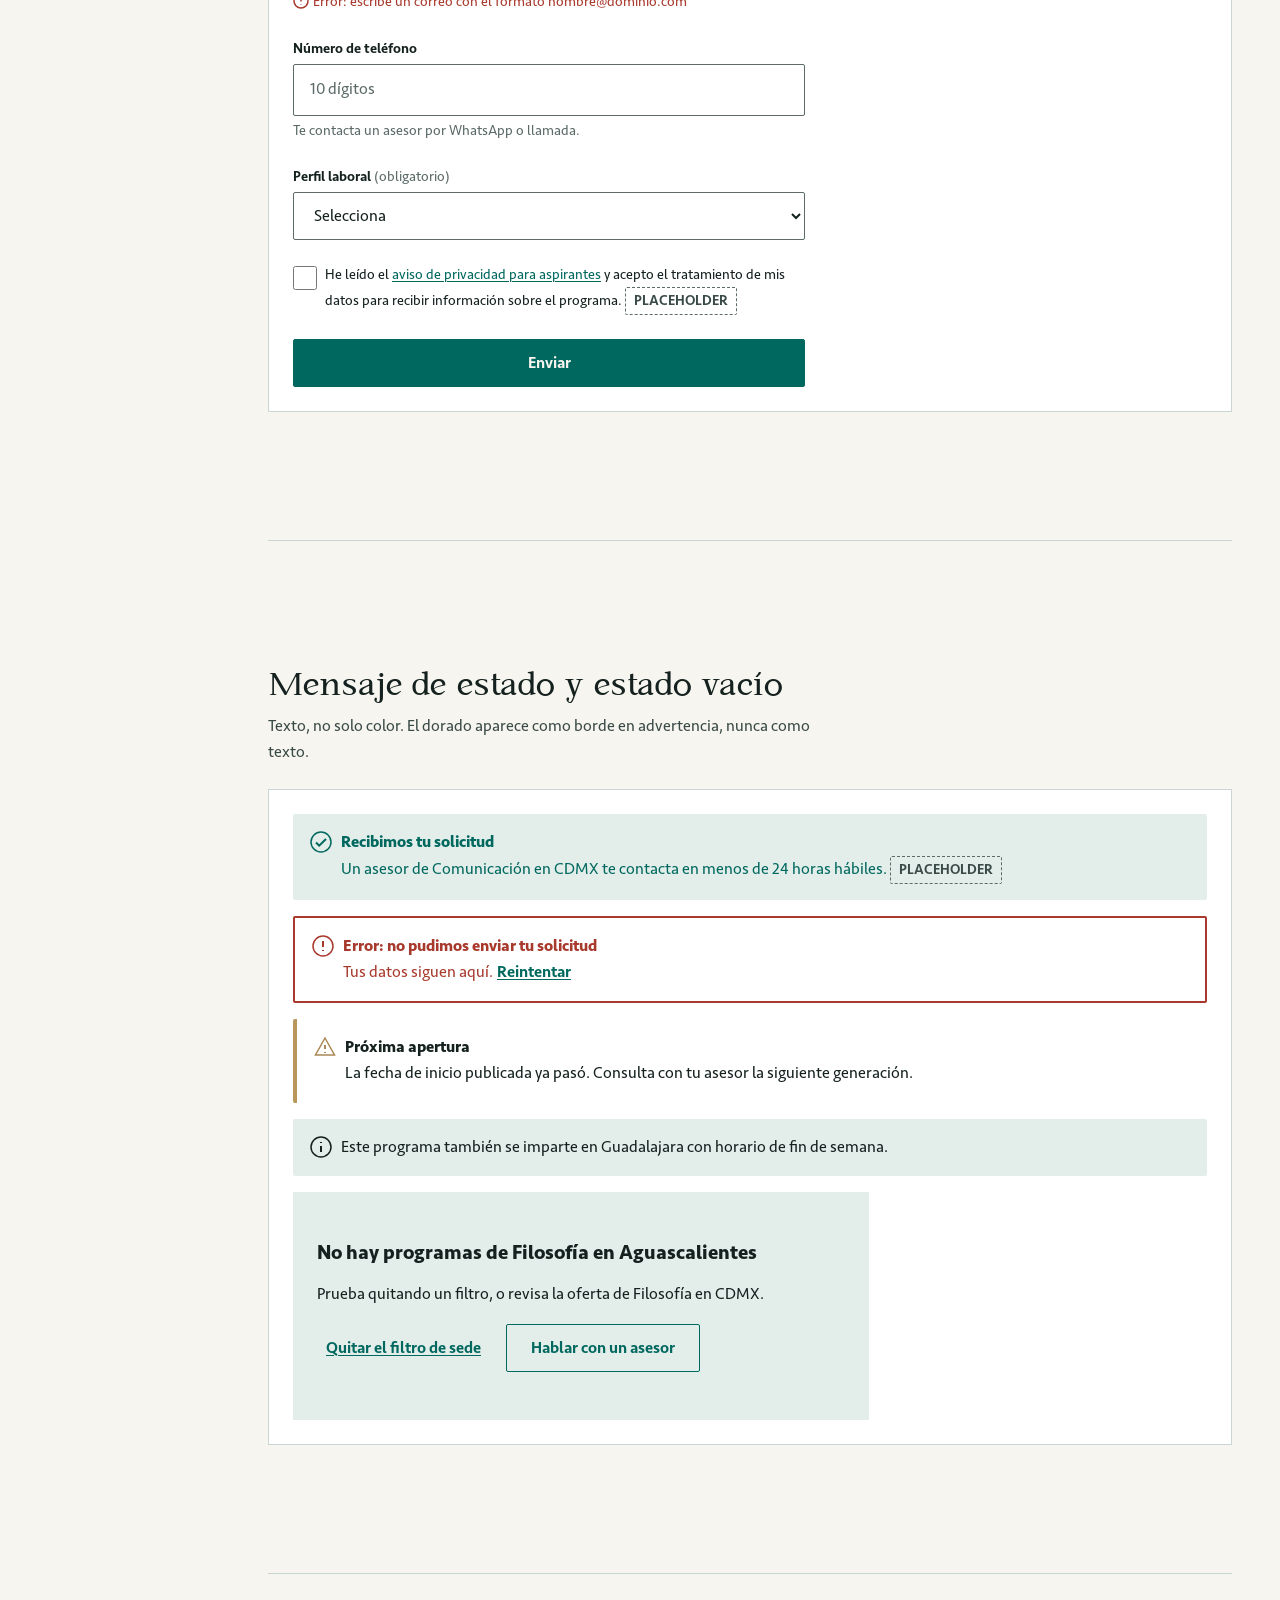
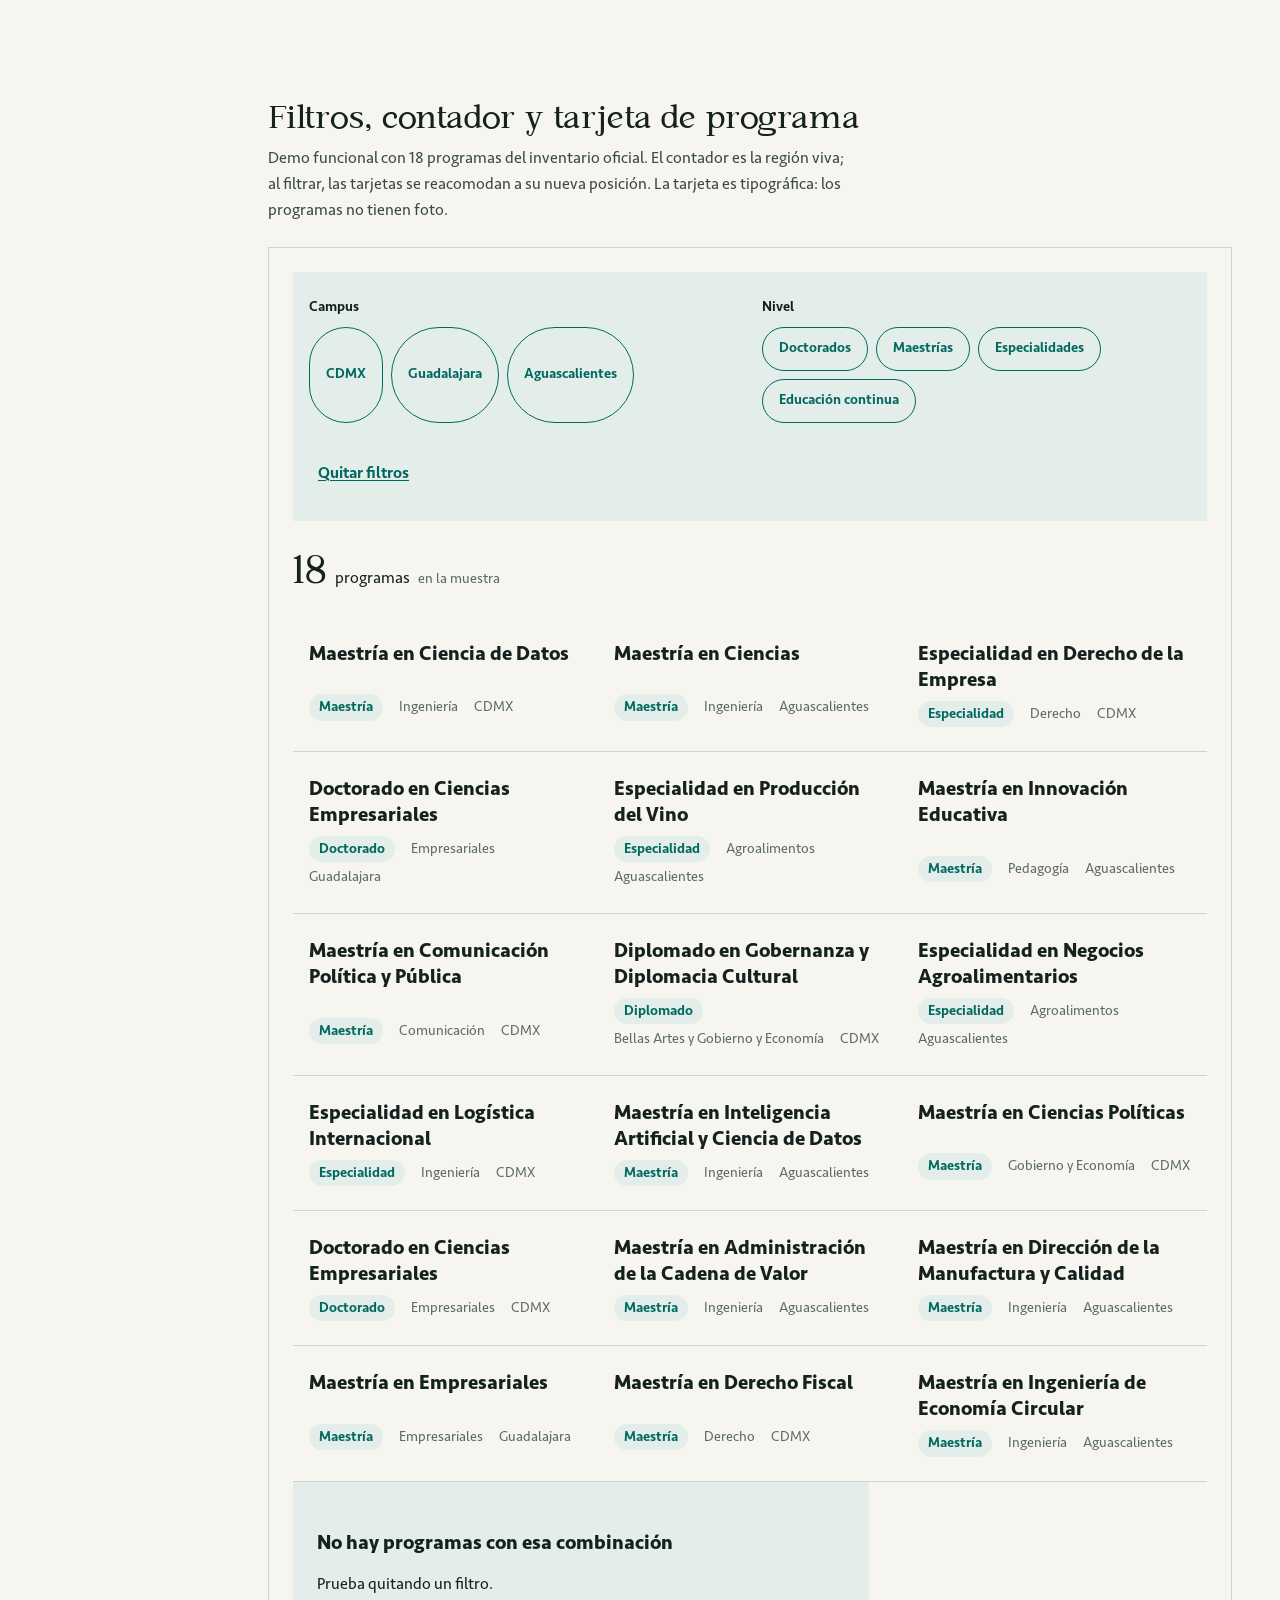
==== commit 8a629a7c: "Página de sede Ciudad de México; enlaces desde Home y programa; escala tipográfica disponible en tod" ====
--- a/design-system/index.html
+++ b/design-system/index.html
@@ -15,6 +15,7 @@
     <a href="inicio.html">Inicio · Propuesta A «El camino»</a>
     <a href="inicio-b.html">Inicio · Propuesta B «Campus primero»</a>
     <a href="programa-economia-digital.html">Programa · Maestría en Economía Digital</a>
+    <a href="sede-cdmx.html">Sede · Ciudad de México</a>
     <strong>Fundamentos</strong>
     <a href="#portada">Portada</a><a href="#color">Color</a><a href="#tipografia">Tipografía</a><a href="#espaciado">Espaciado y ritmo</a><a href="#grid">Grid</a><a href="#forma">Radios, bordes, elevación</a><a href="#movimiento">Movimiento</a>
     <strong>Sistema gráfico</strong>
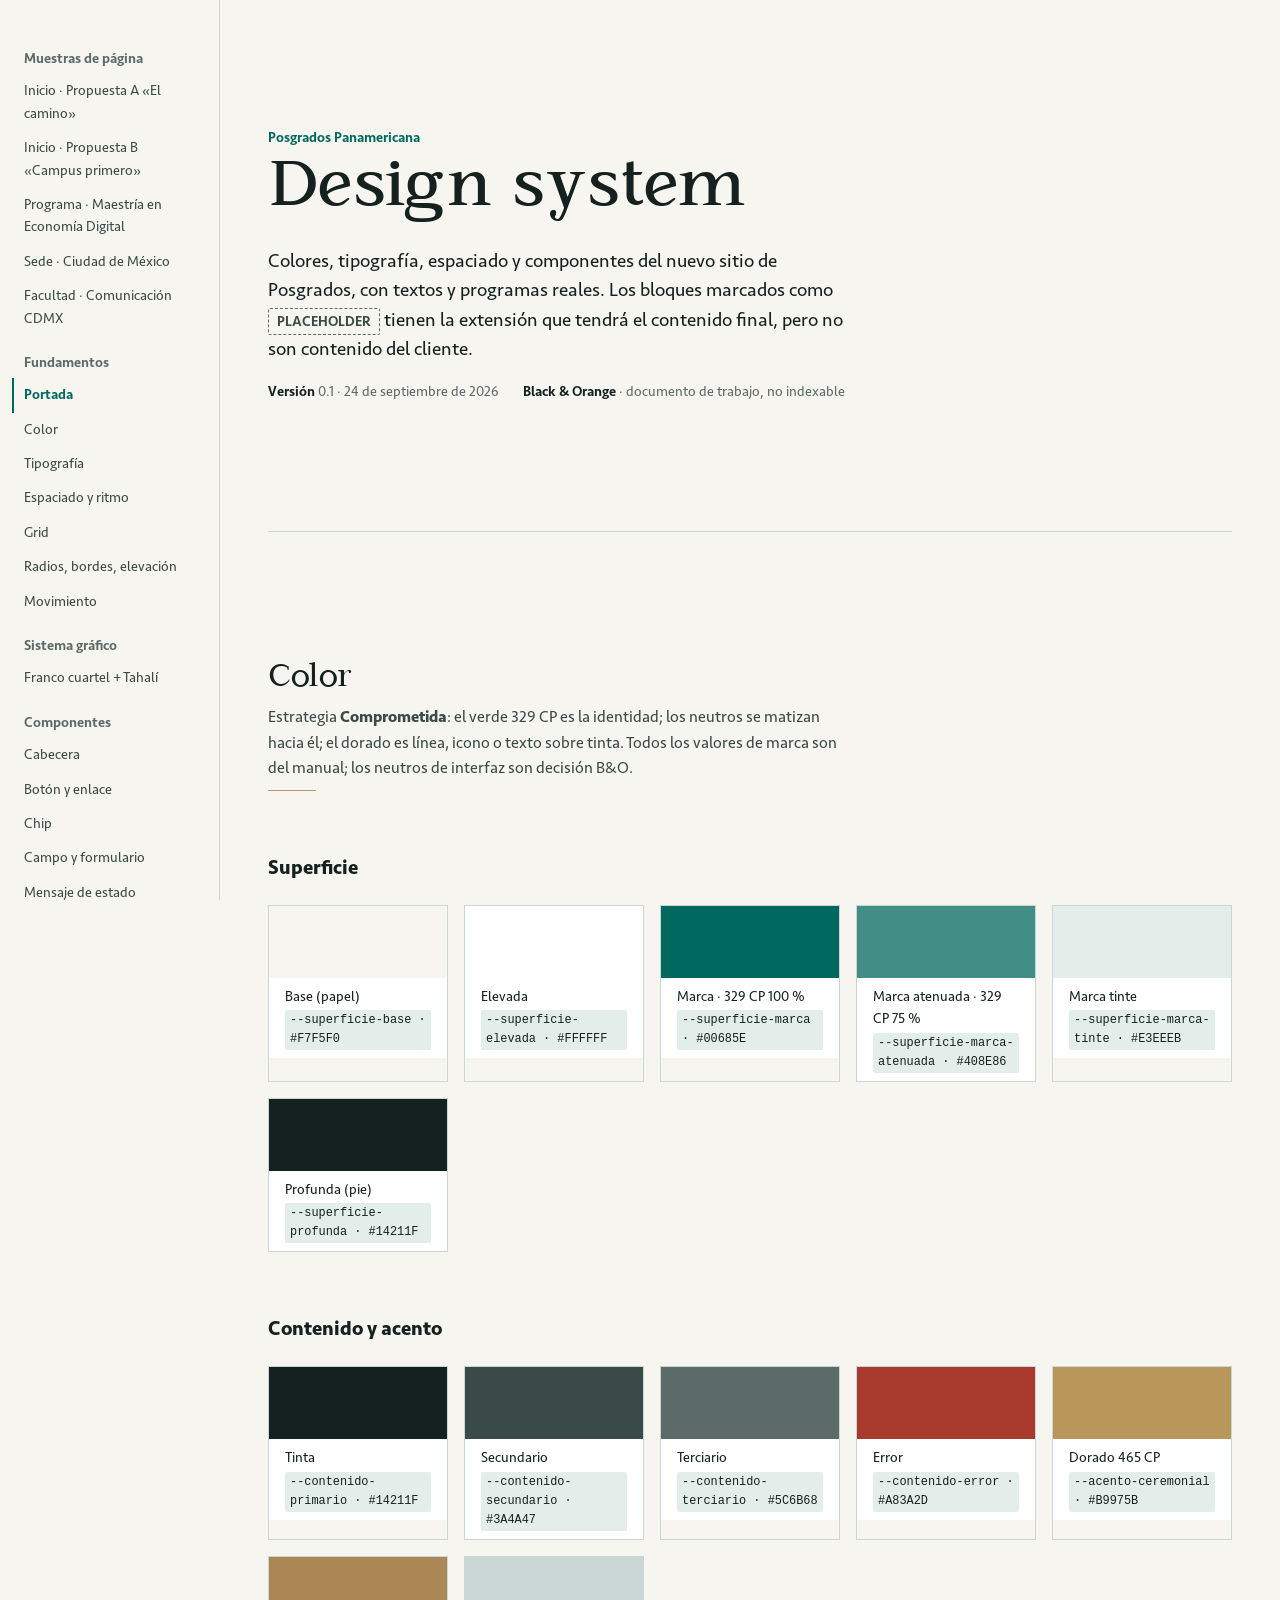
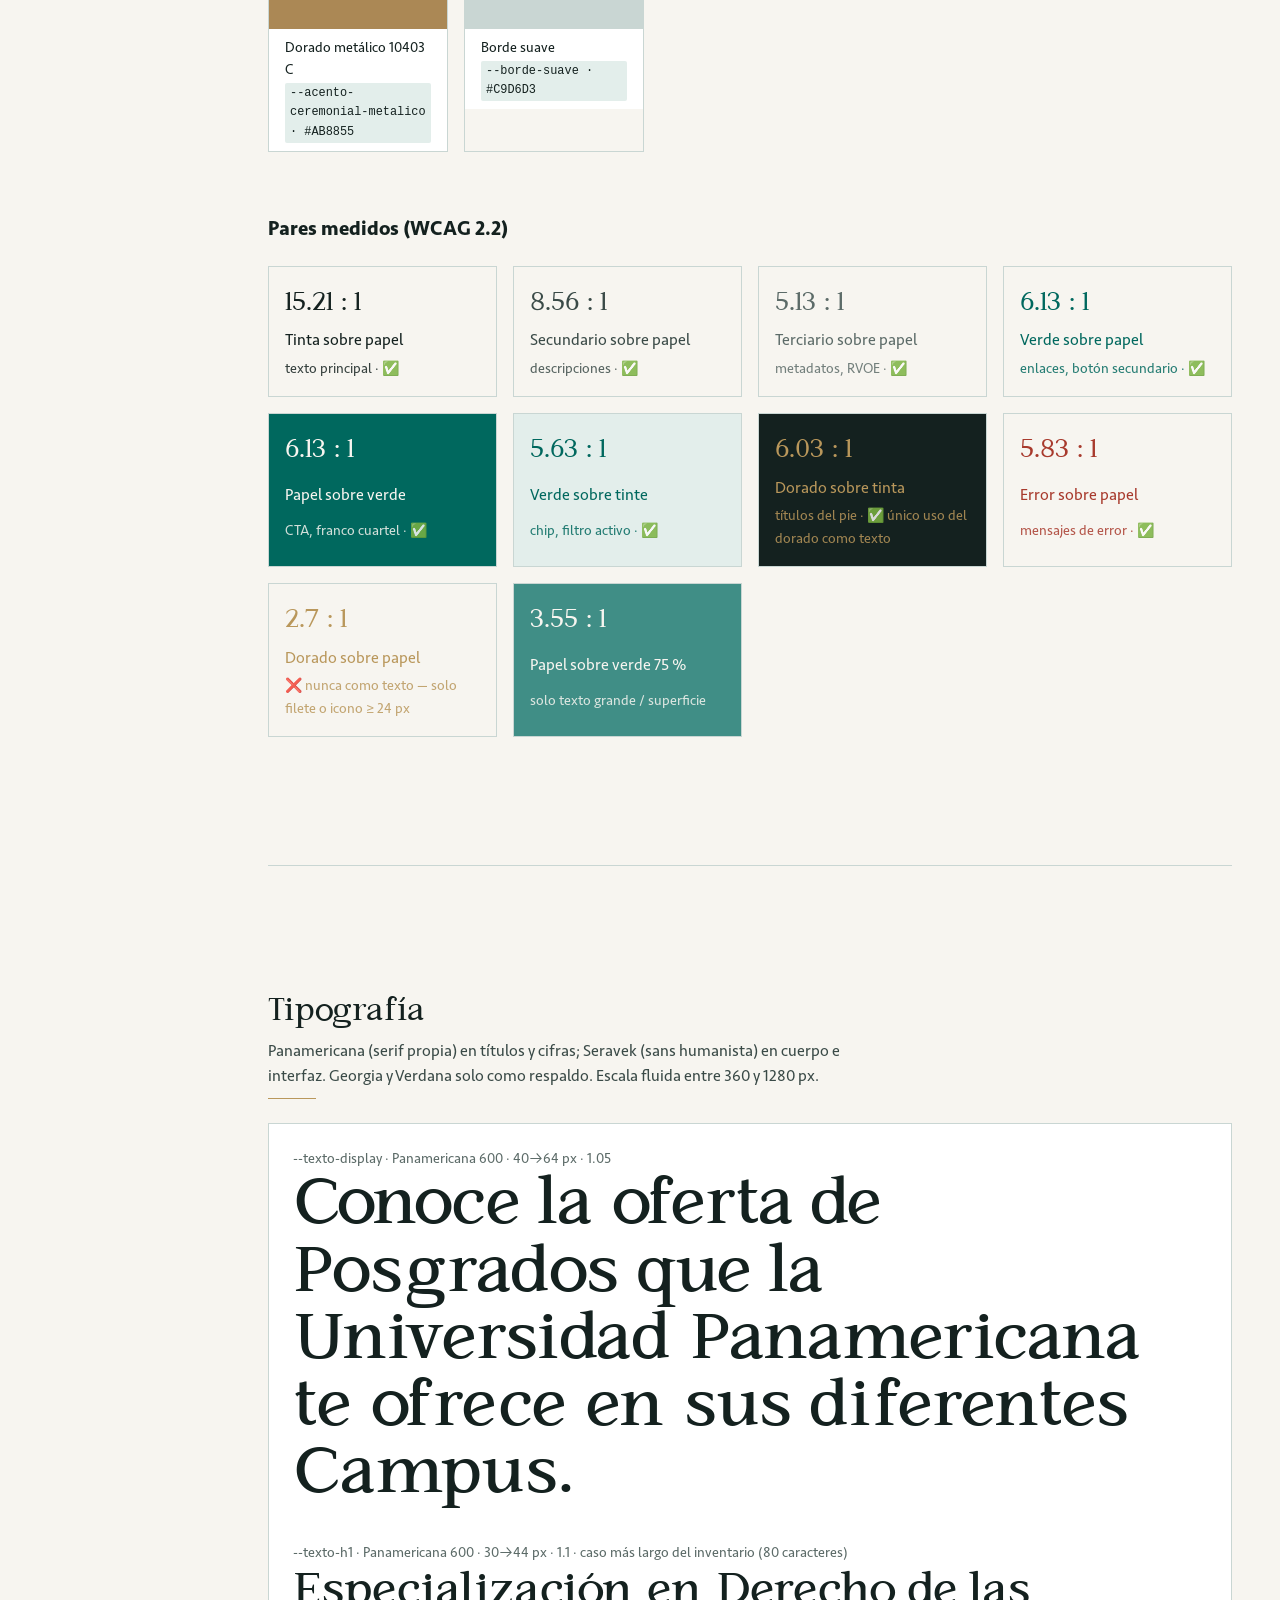
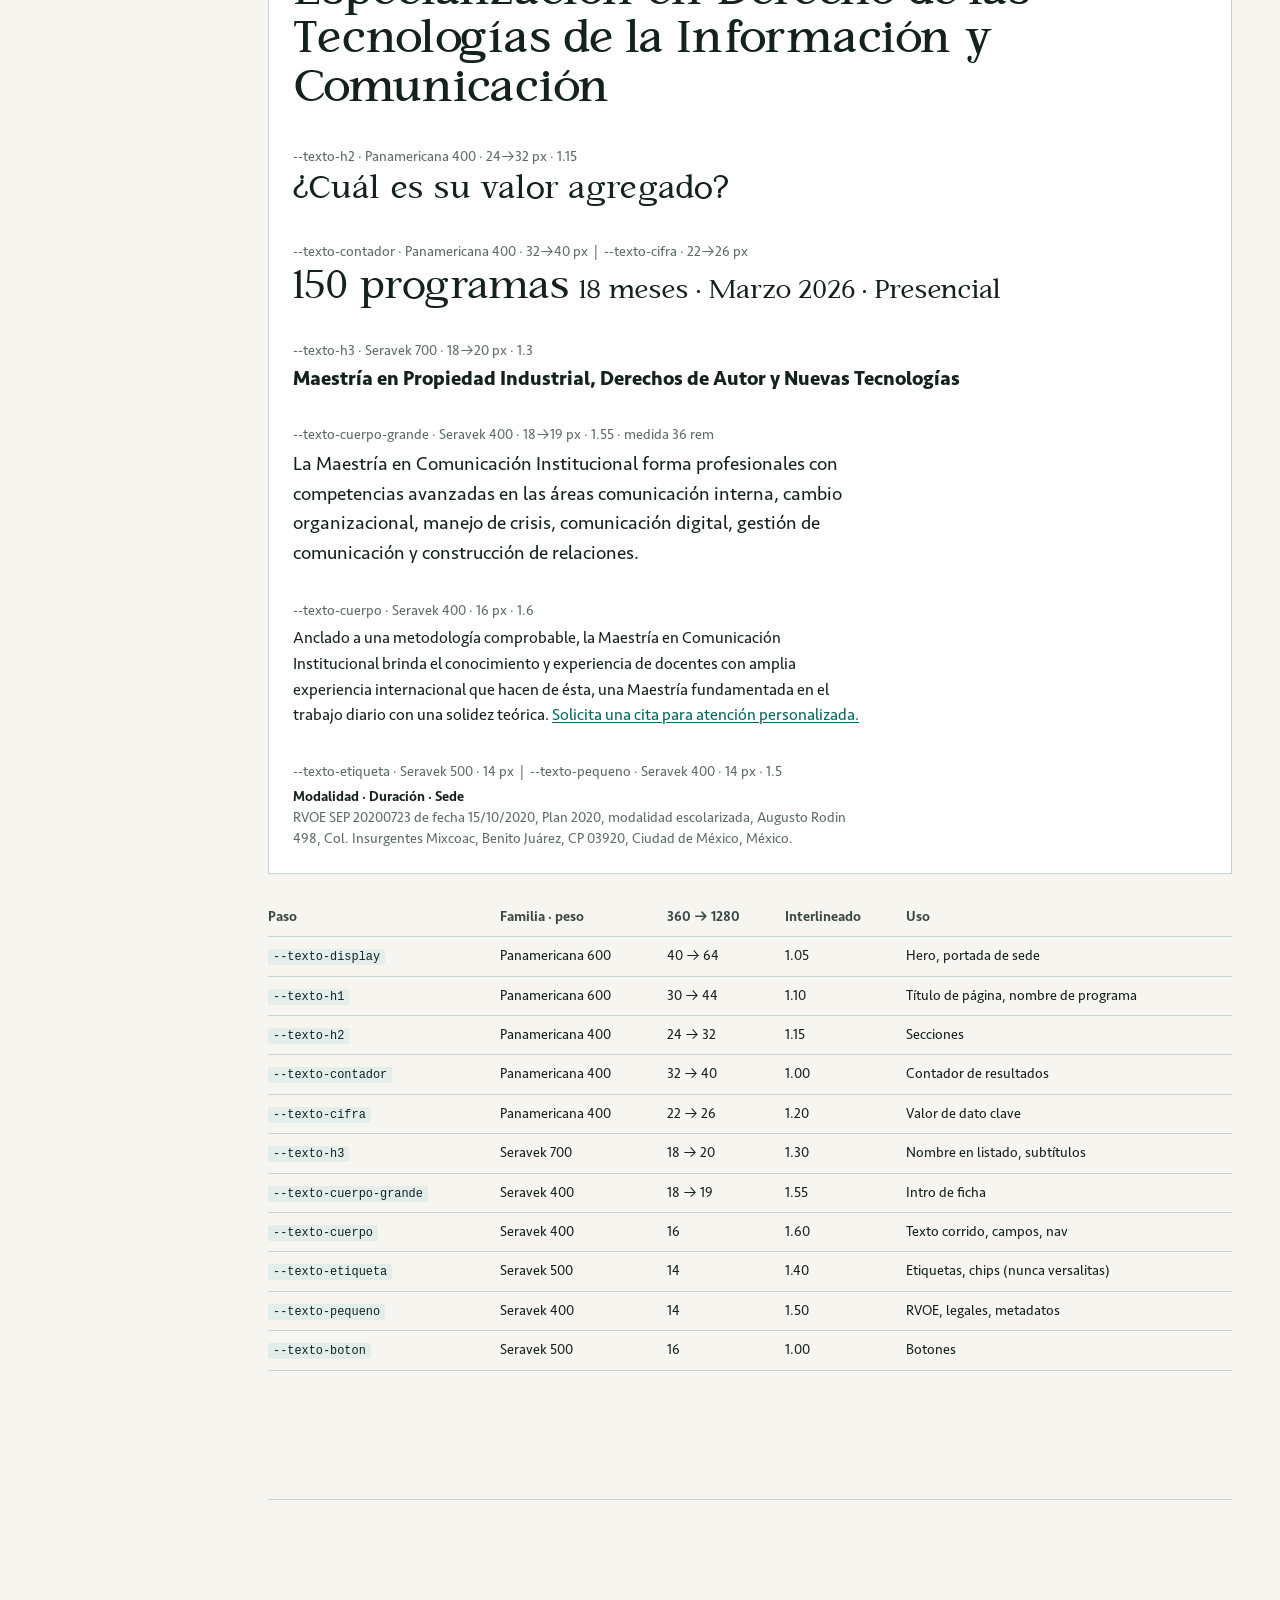
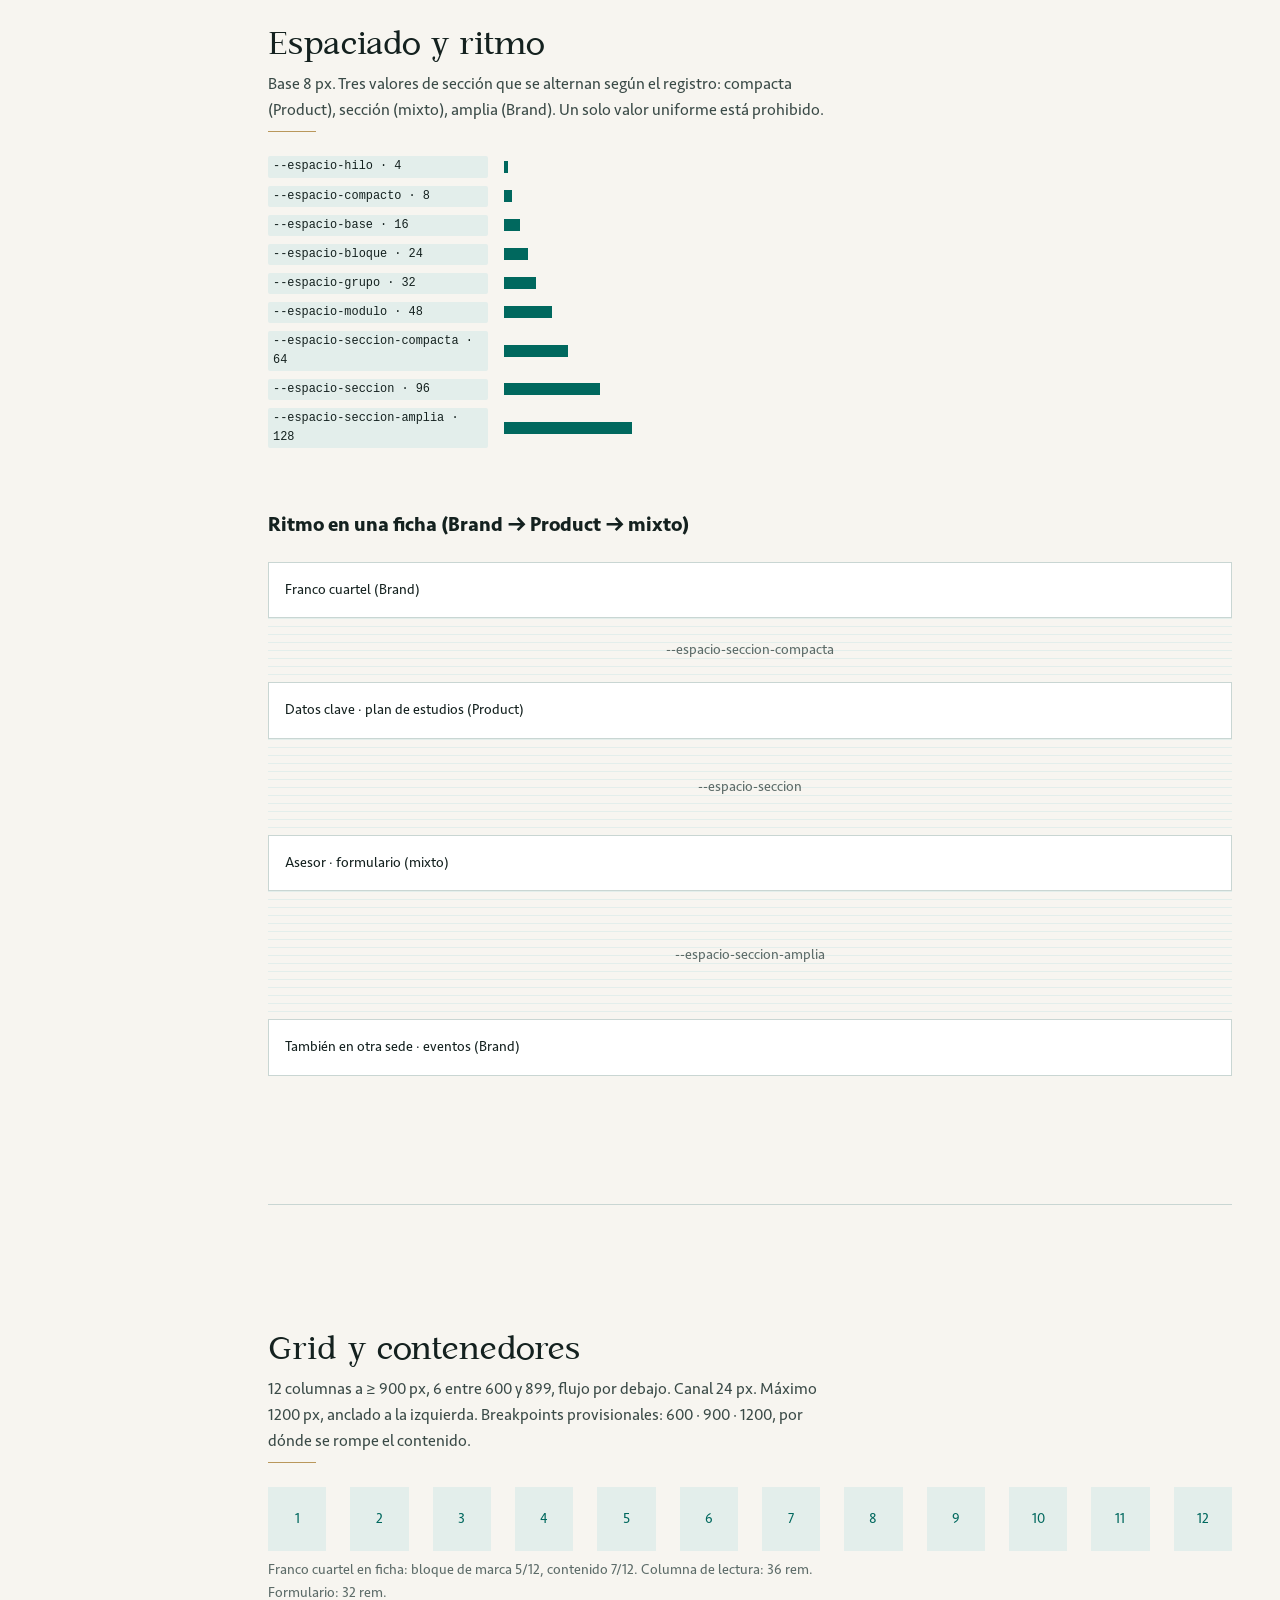
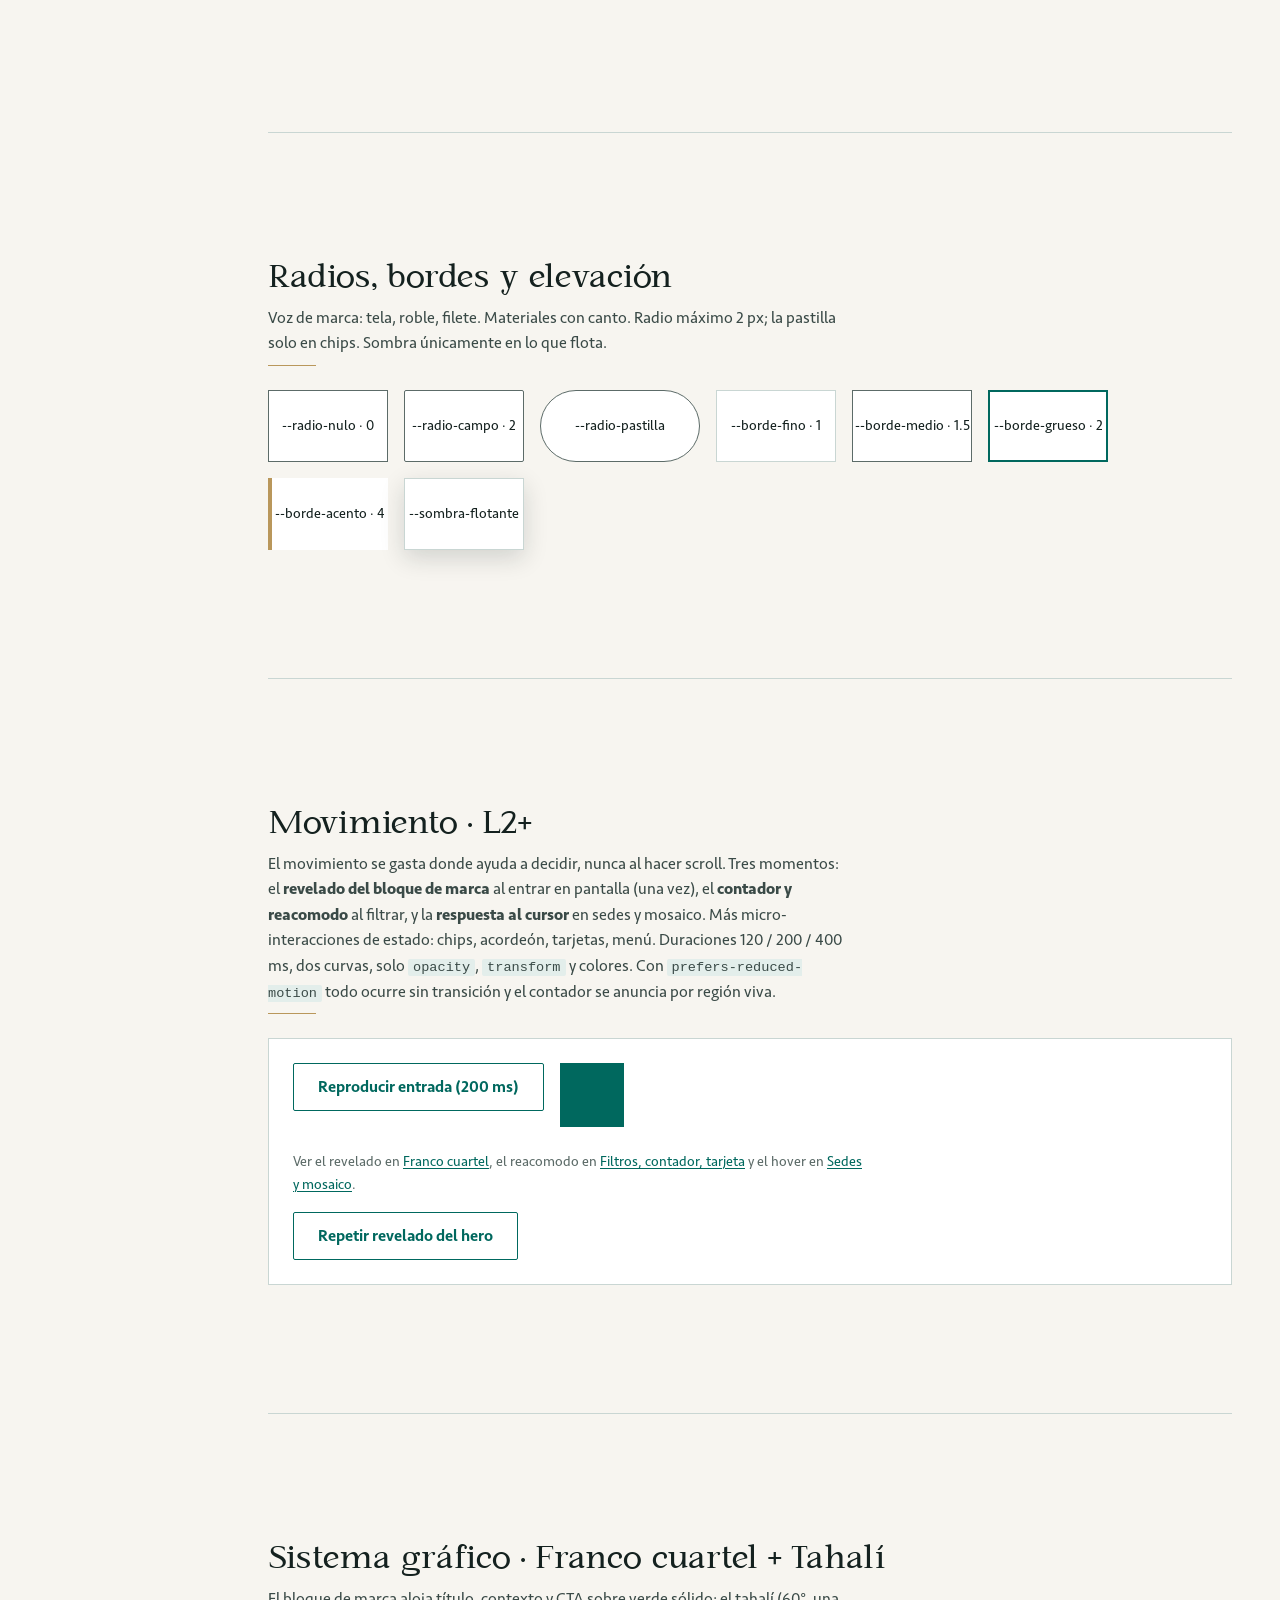
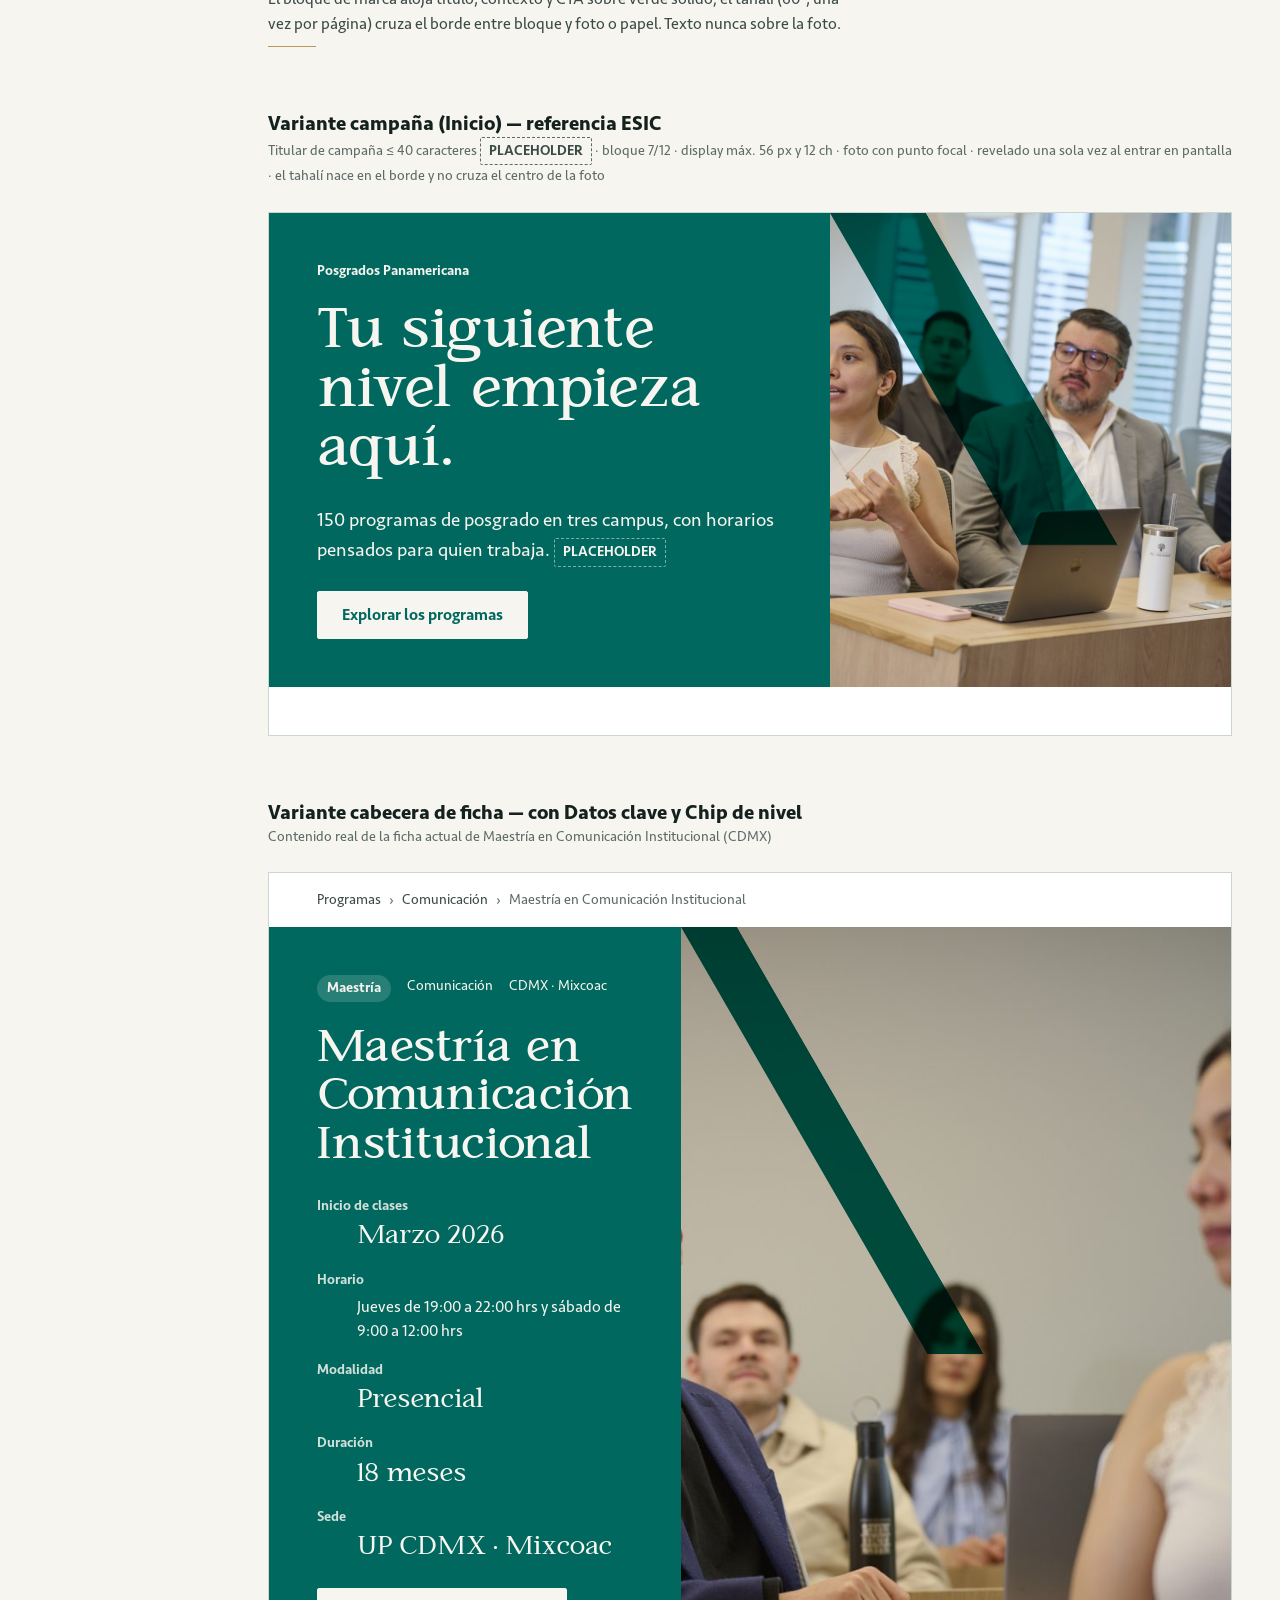
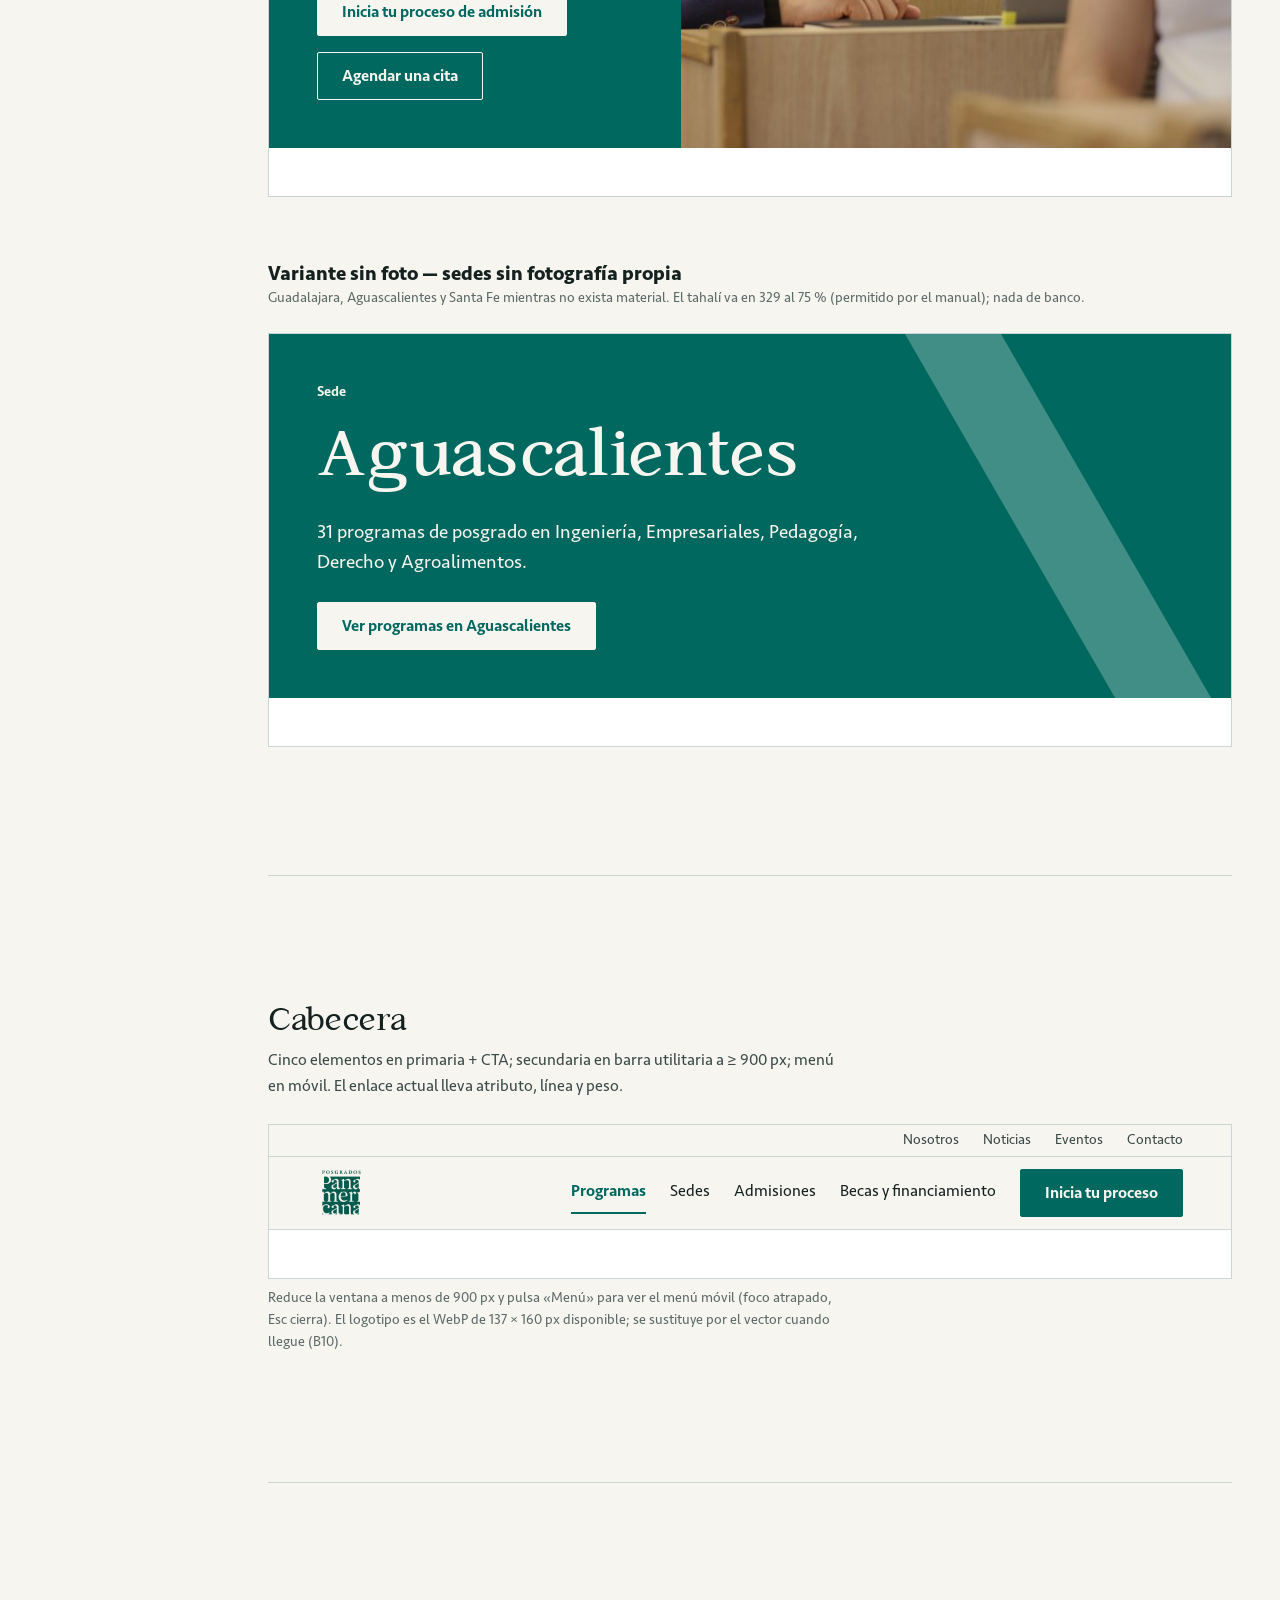
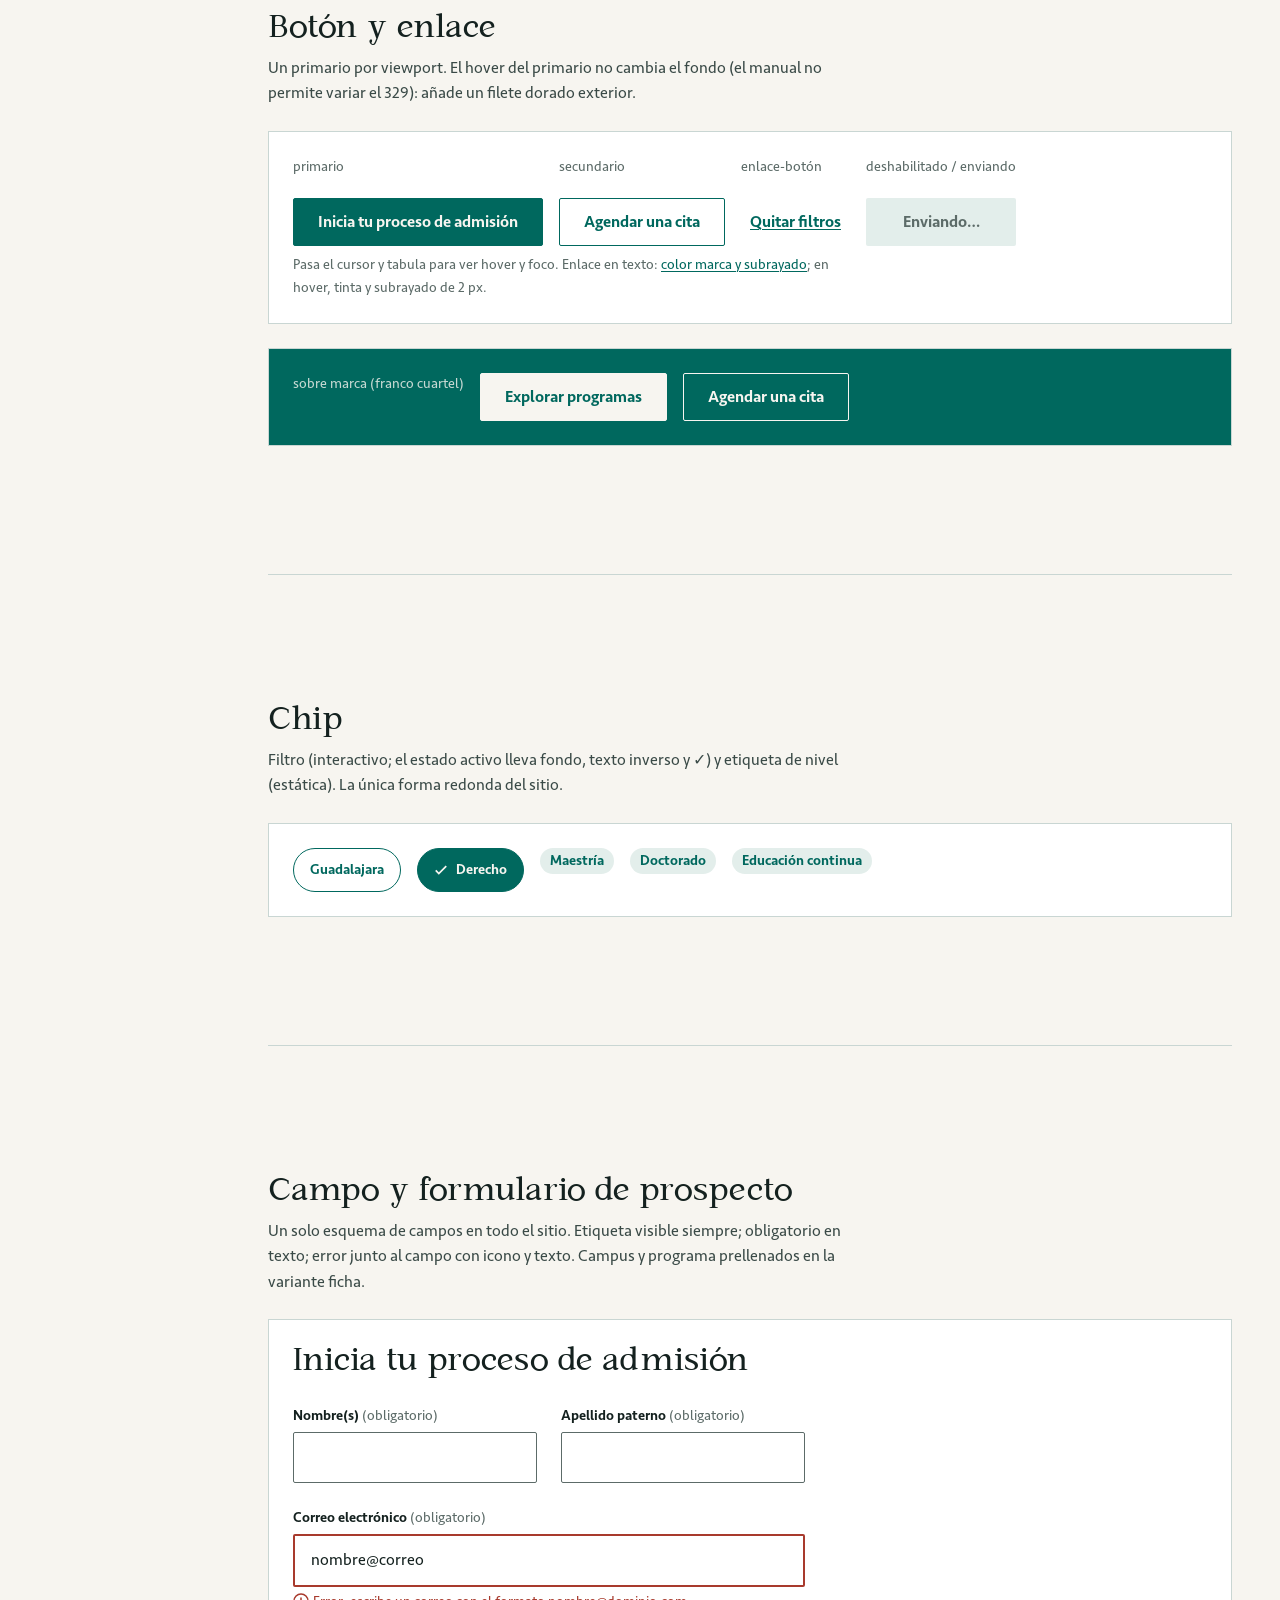
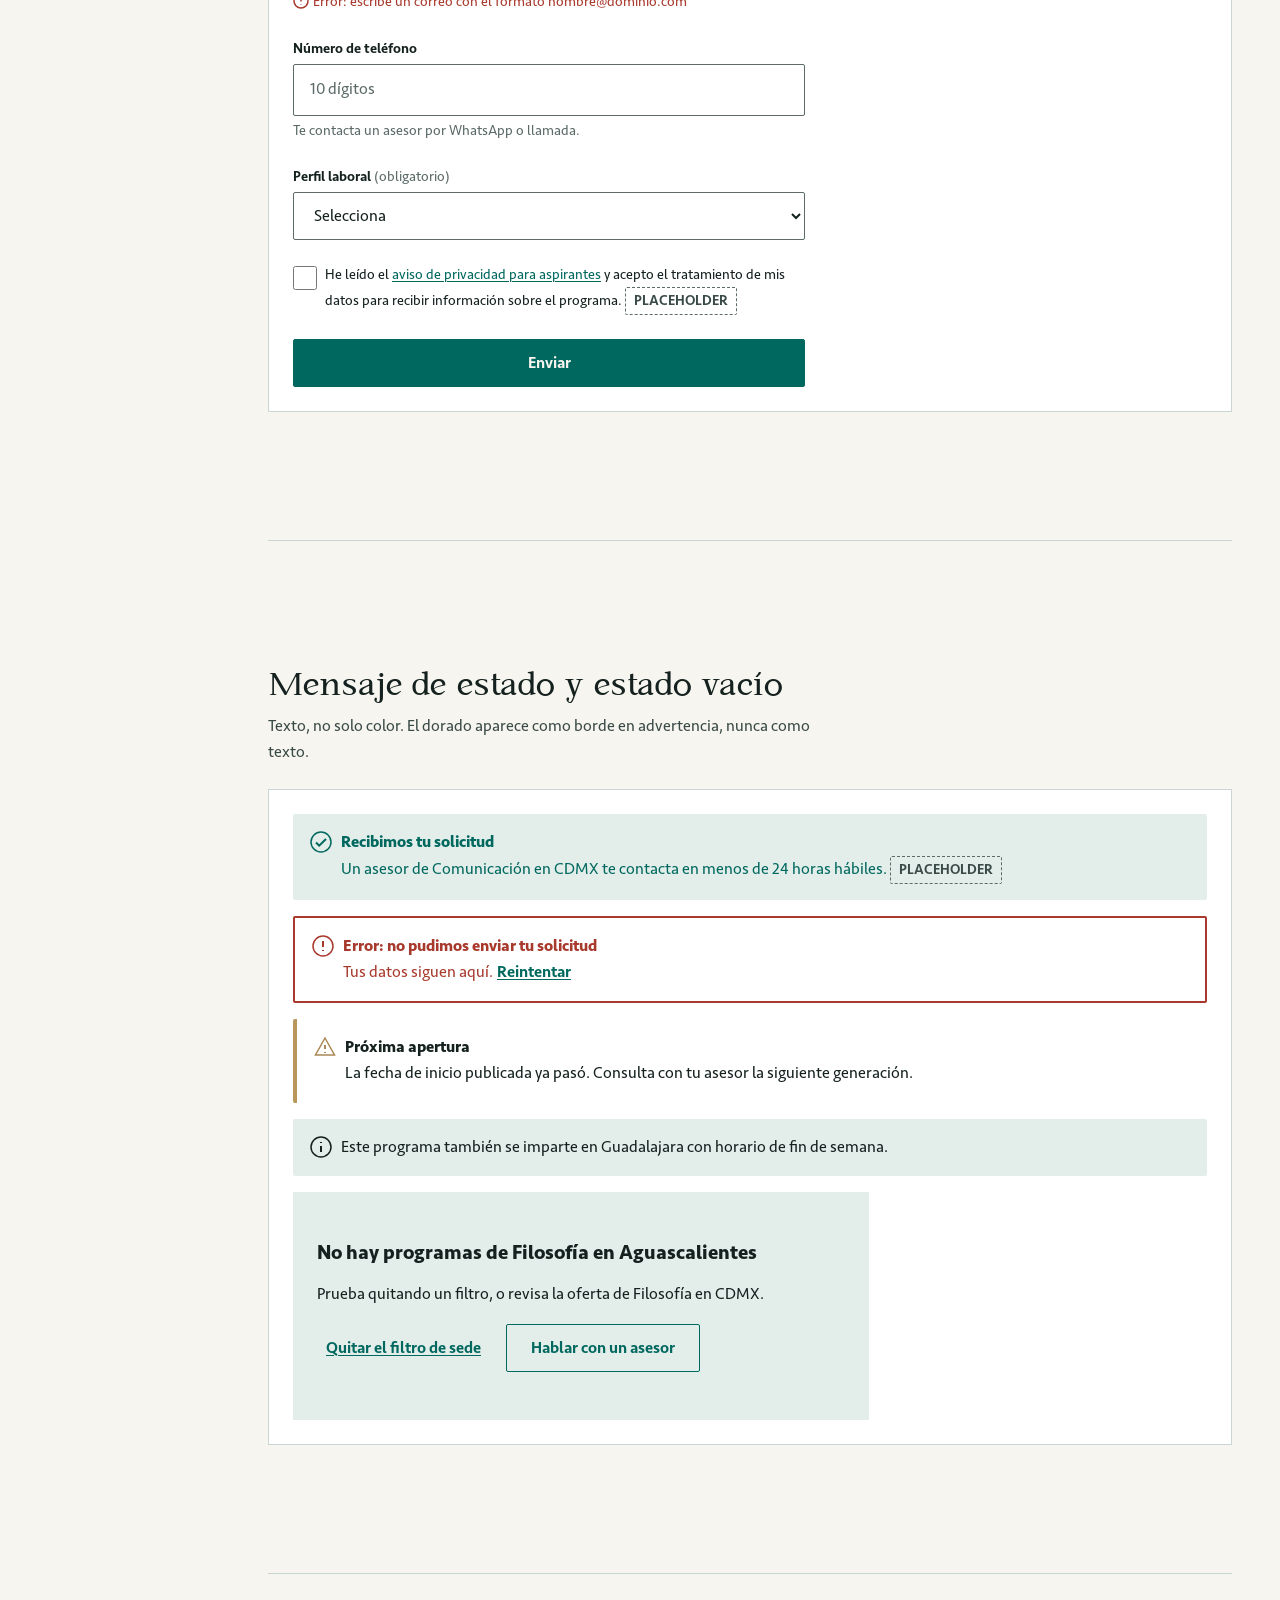
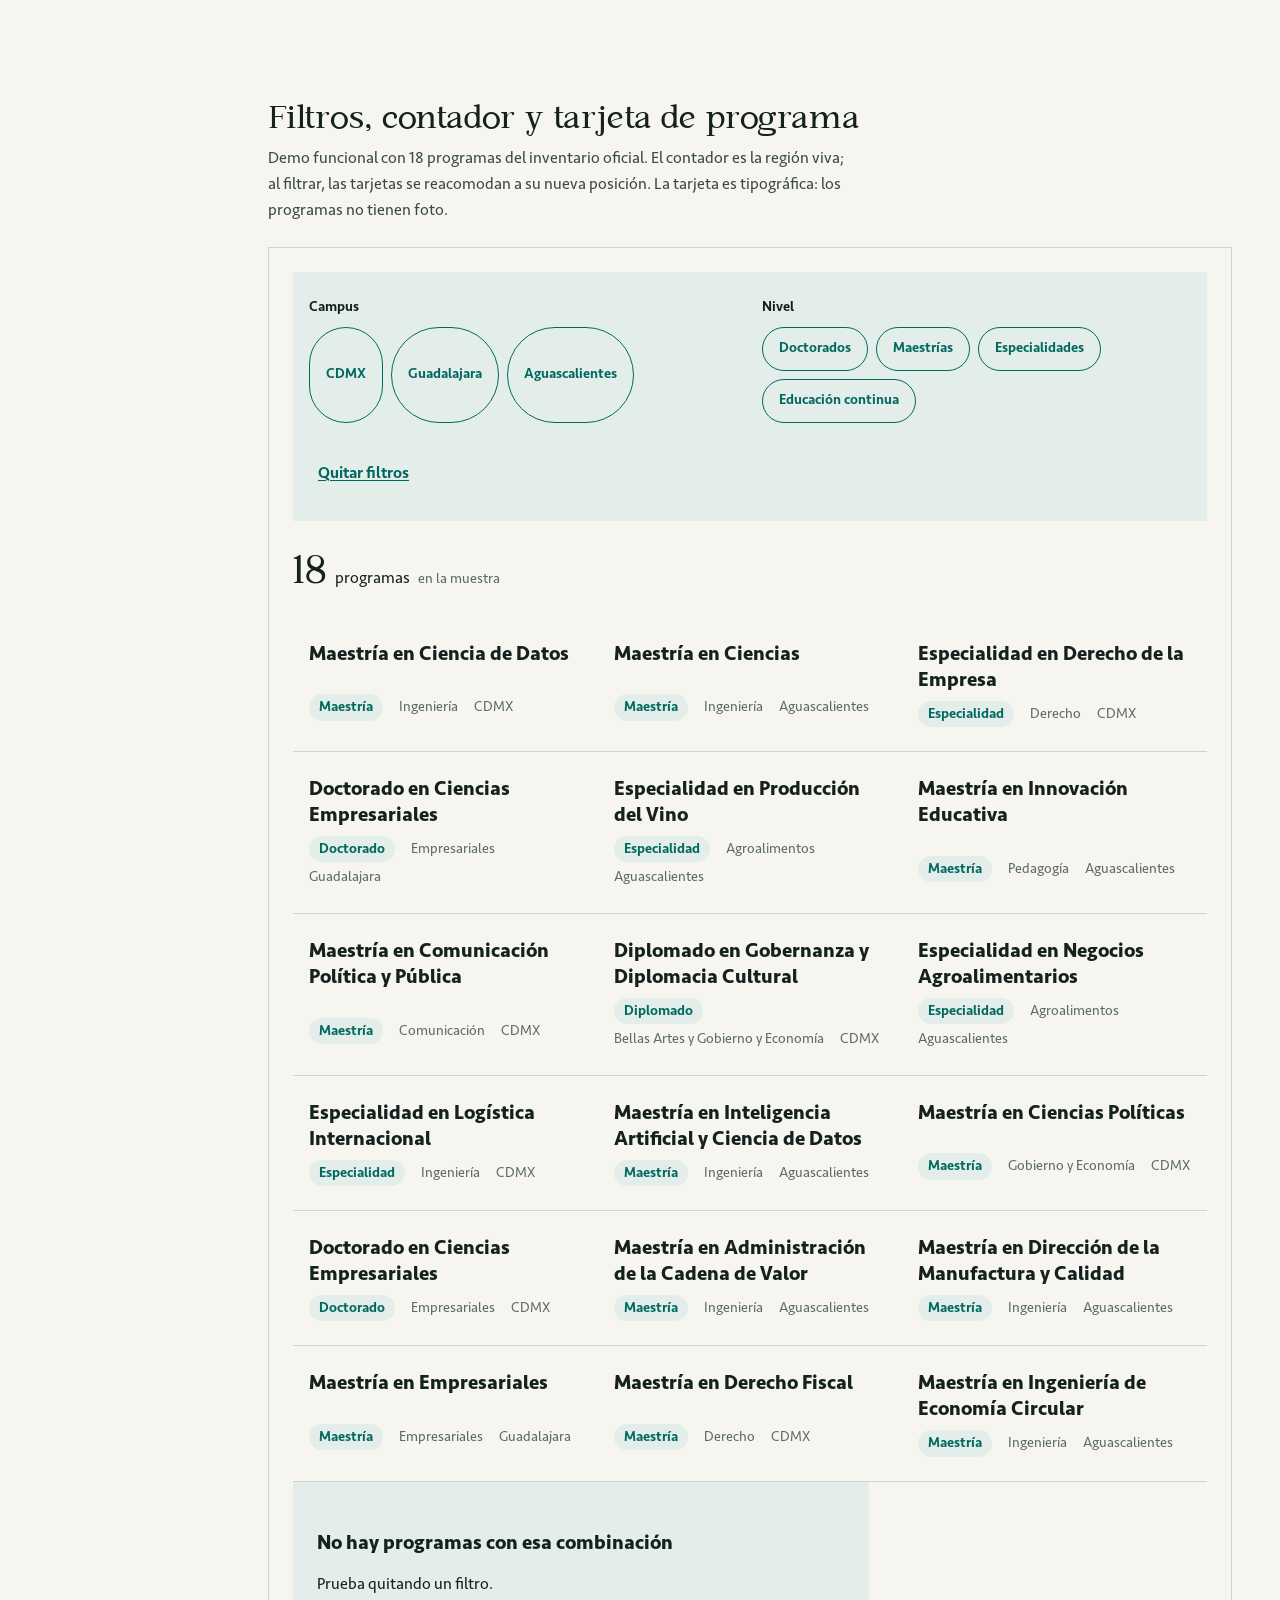
==== commit 099e6c2e: "Hub de facultad Comunicación CDMX; paneles de altura constante alineados arriba; enlace desde la sed" ====
--- a/design-system/index.html
+++ b/design-system/index.html
@@ -16,6 +16,7 @@
     <a href="inicio-b.html">Inicio · Propuesta B «Campus primero»</a>
     <a href="programa-economia-digital.html">Programa · Maestría en Economía Digital</a>
     <a href="sede-cdmx.html">Sede · Ciudad de México</a>
+    <a href="facultad-comunicacion-cdmx.html">Facultad · Comunicación CDMX</a>
     <strong>Fundamentos</strong>
     <a href="#portada">Portada</a><a href="#color">Color</a><a href="#tipografia">Tipografía</a><a href="#espaciado">Espaciado y ritmo</a><a href="#grid">Grid</a><a href="#forma">Radios, bordes, elevación</a><a href="#movimiento">Movimiento</a>
     <strong>Sistema gráfico</strong>
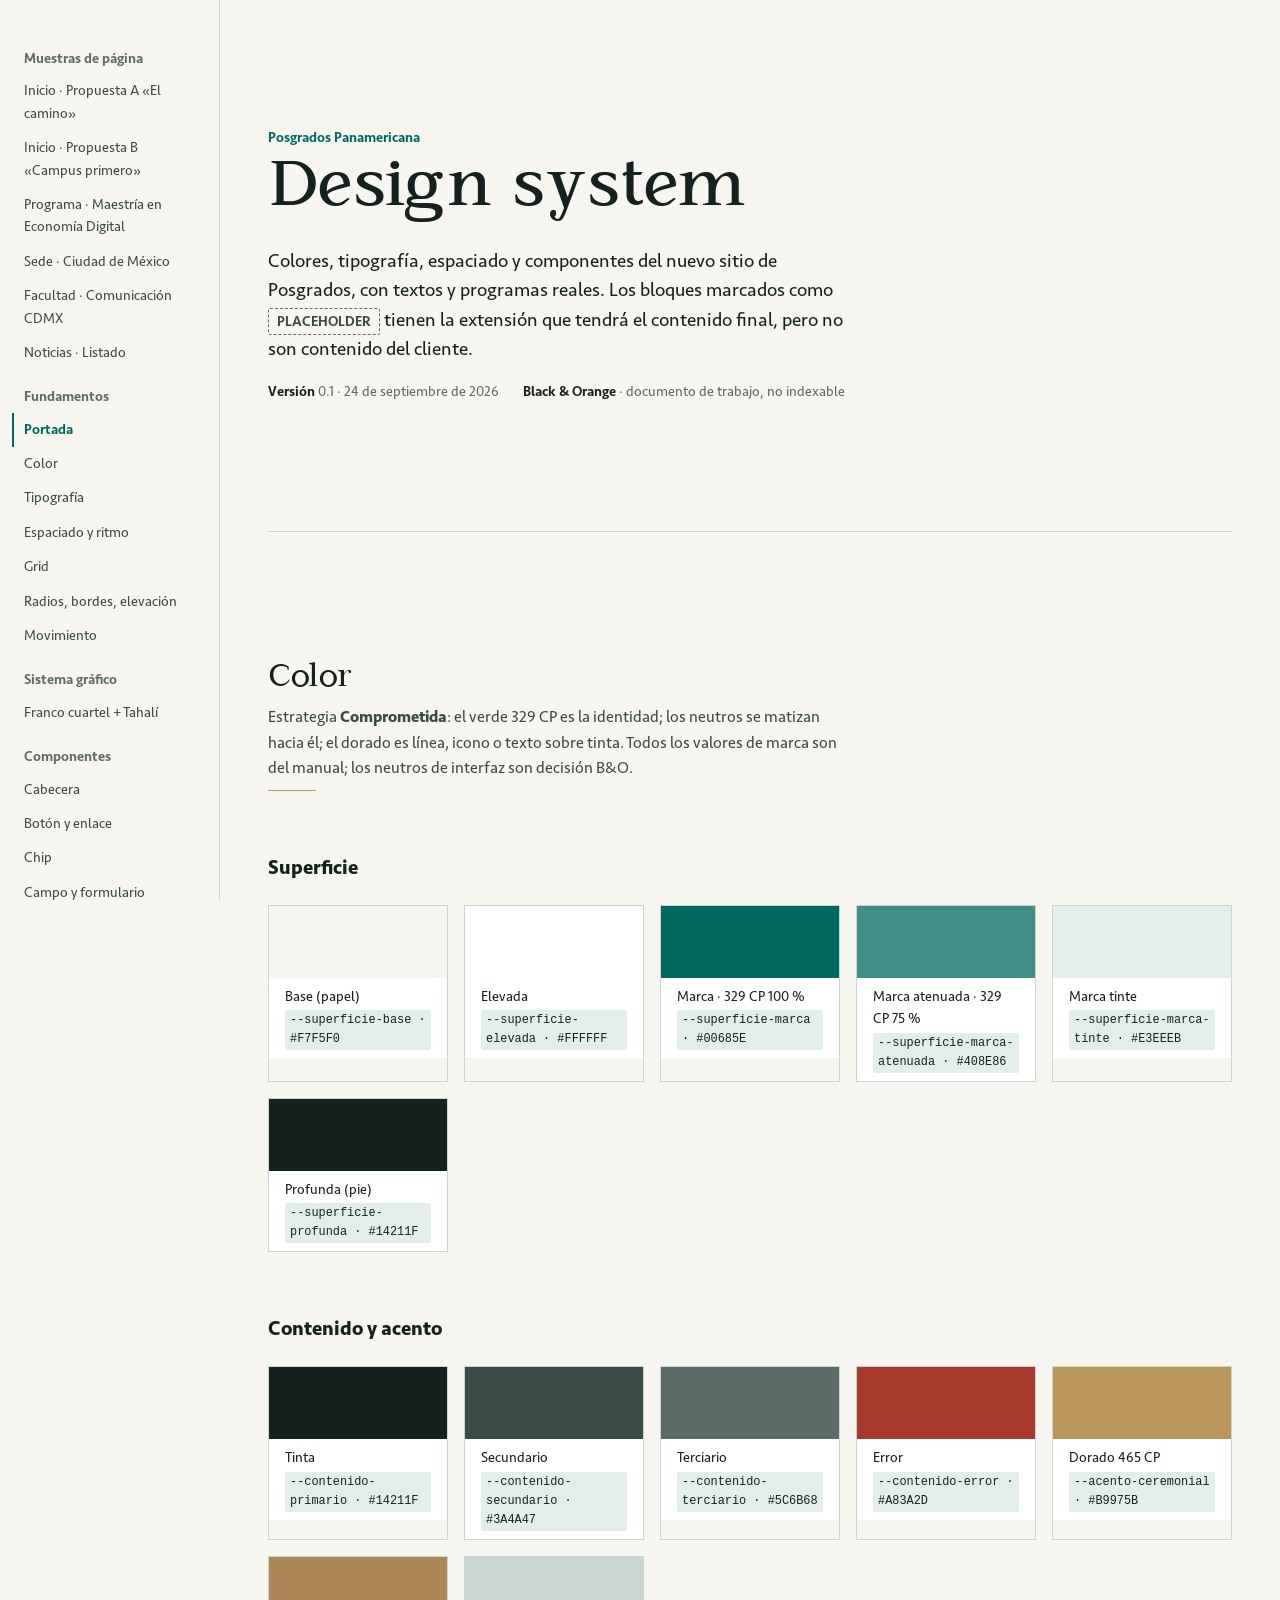
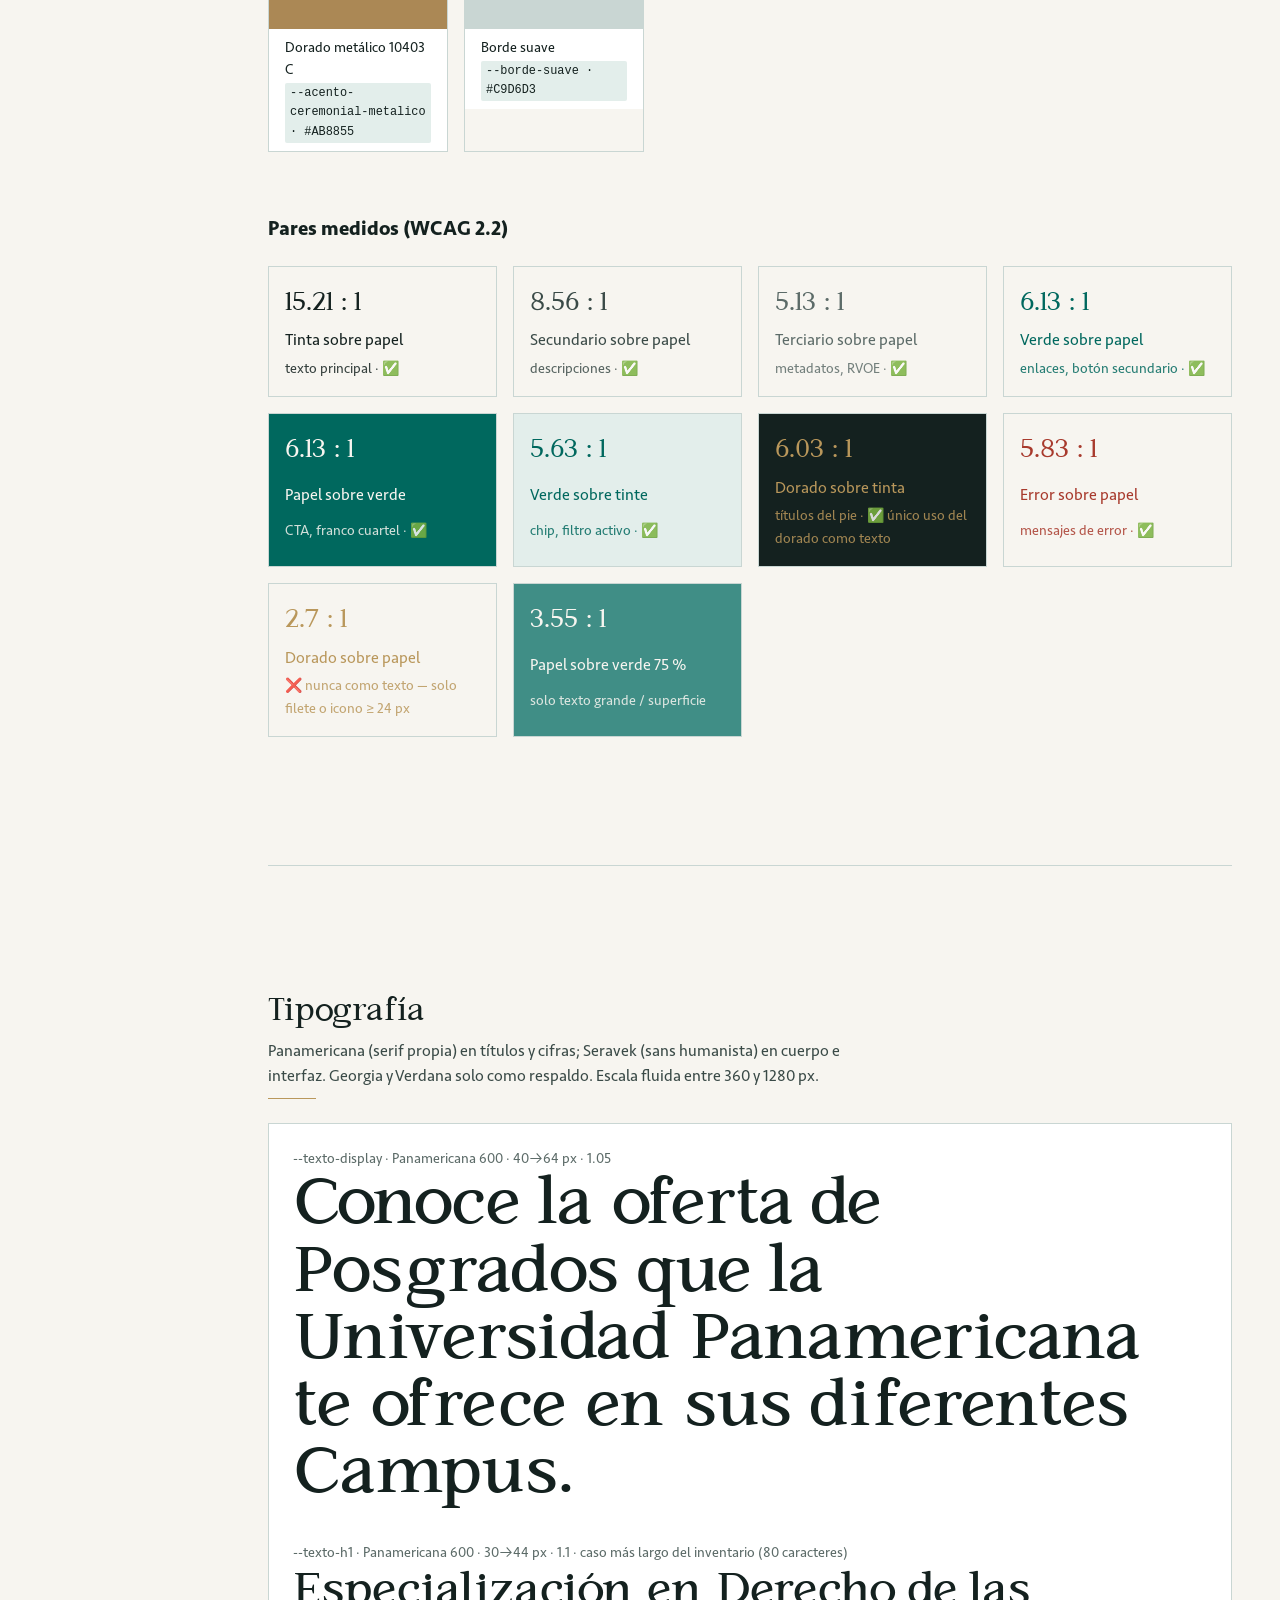
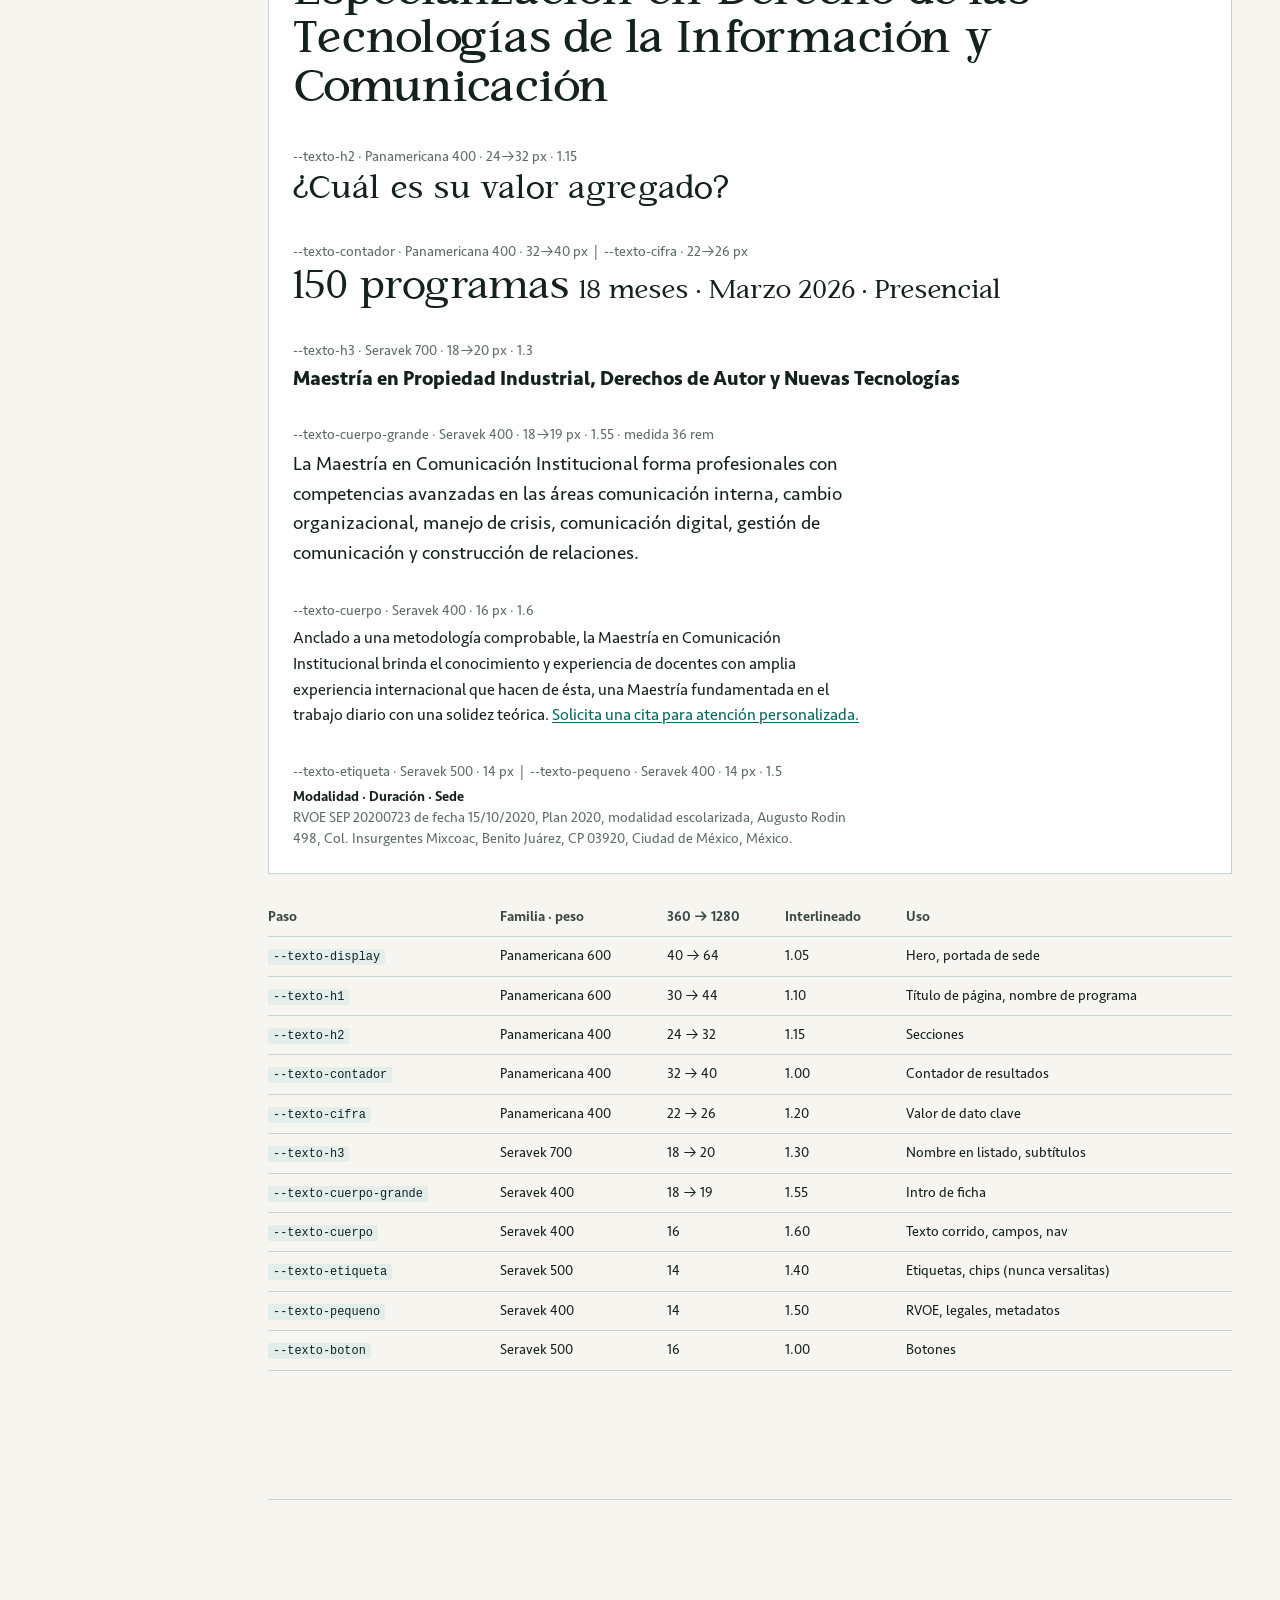
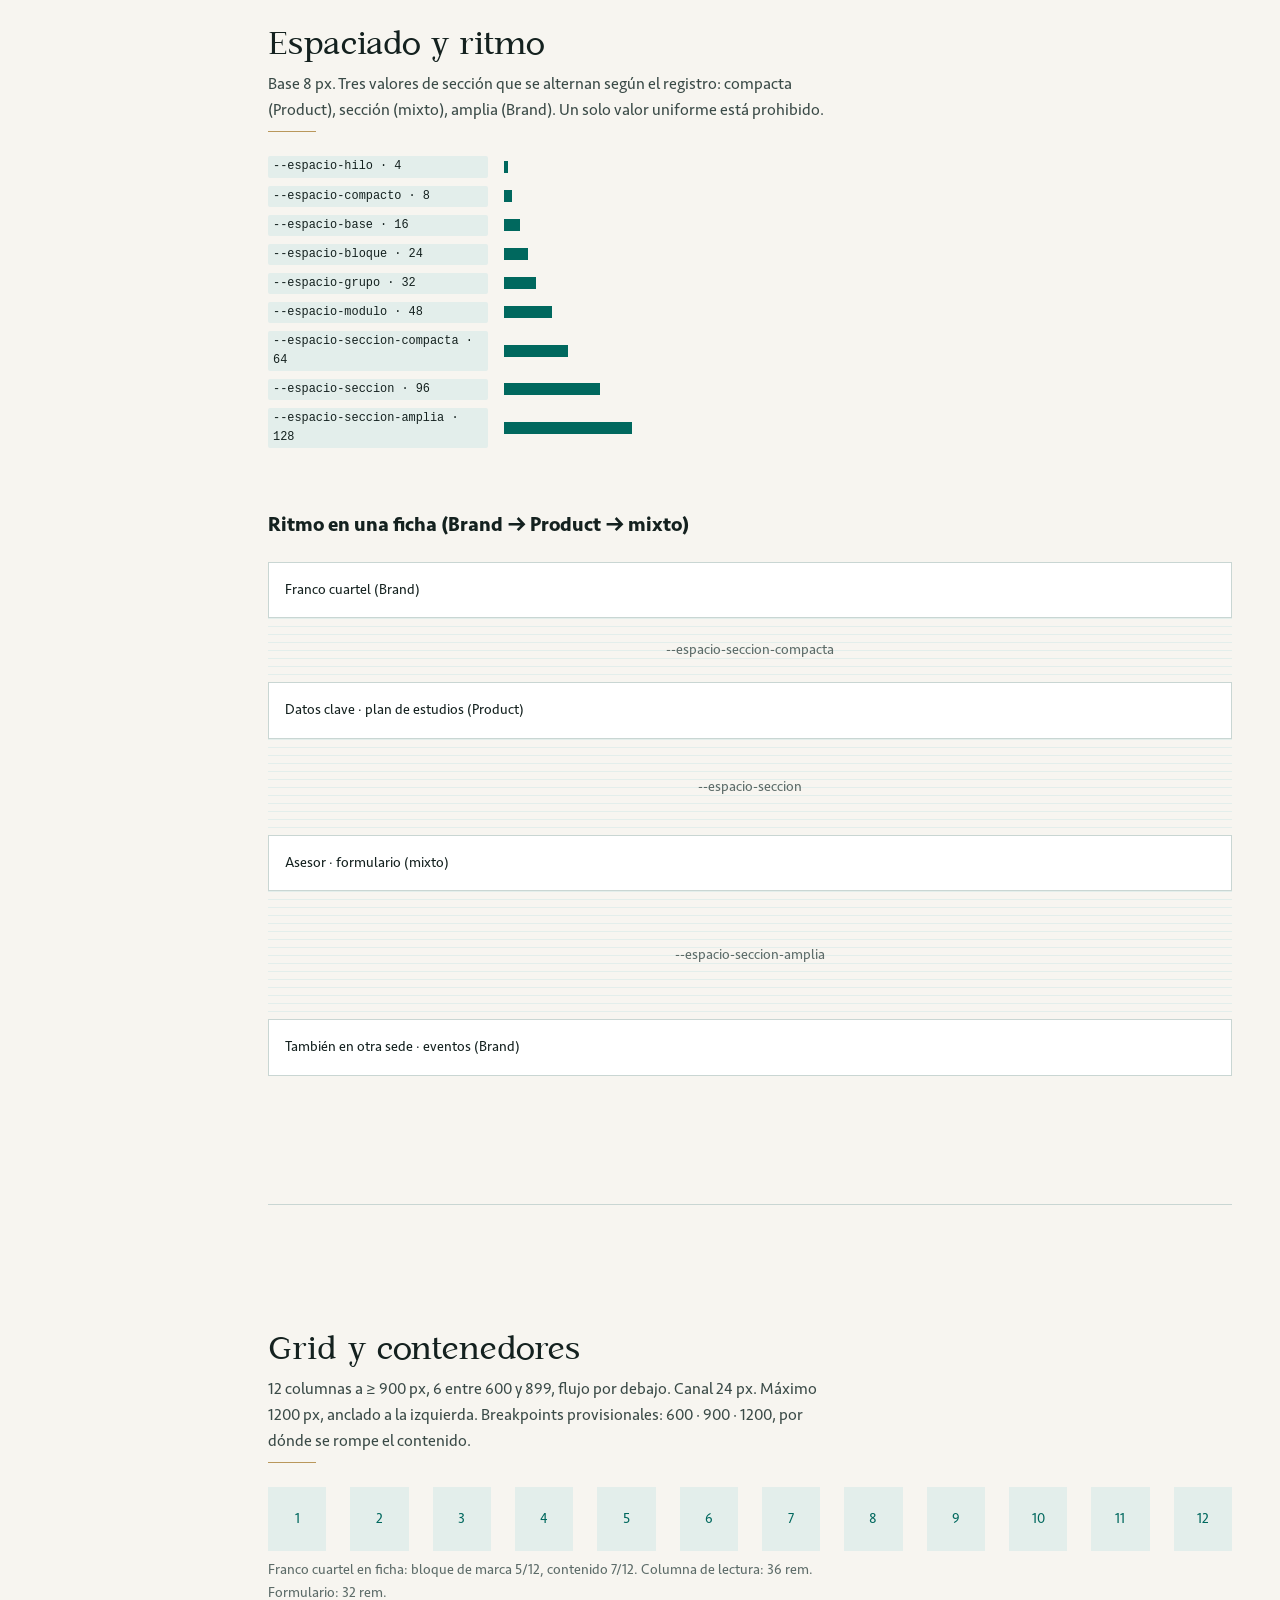
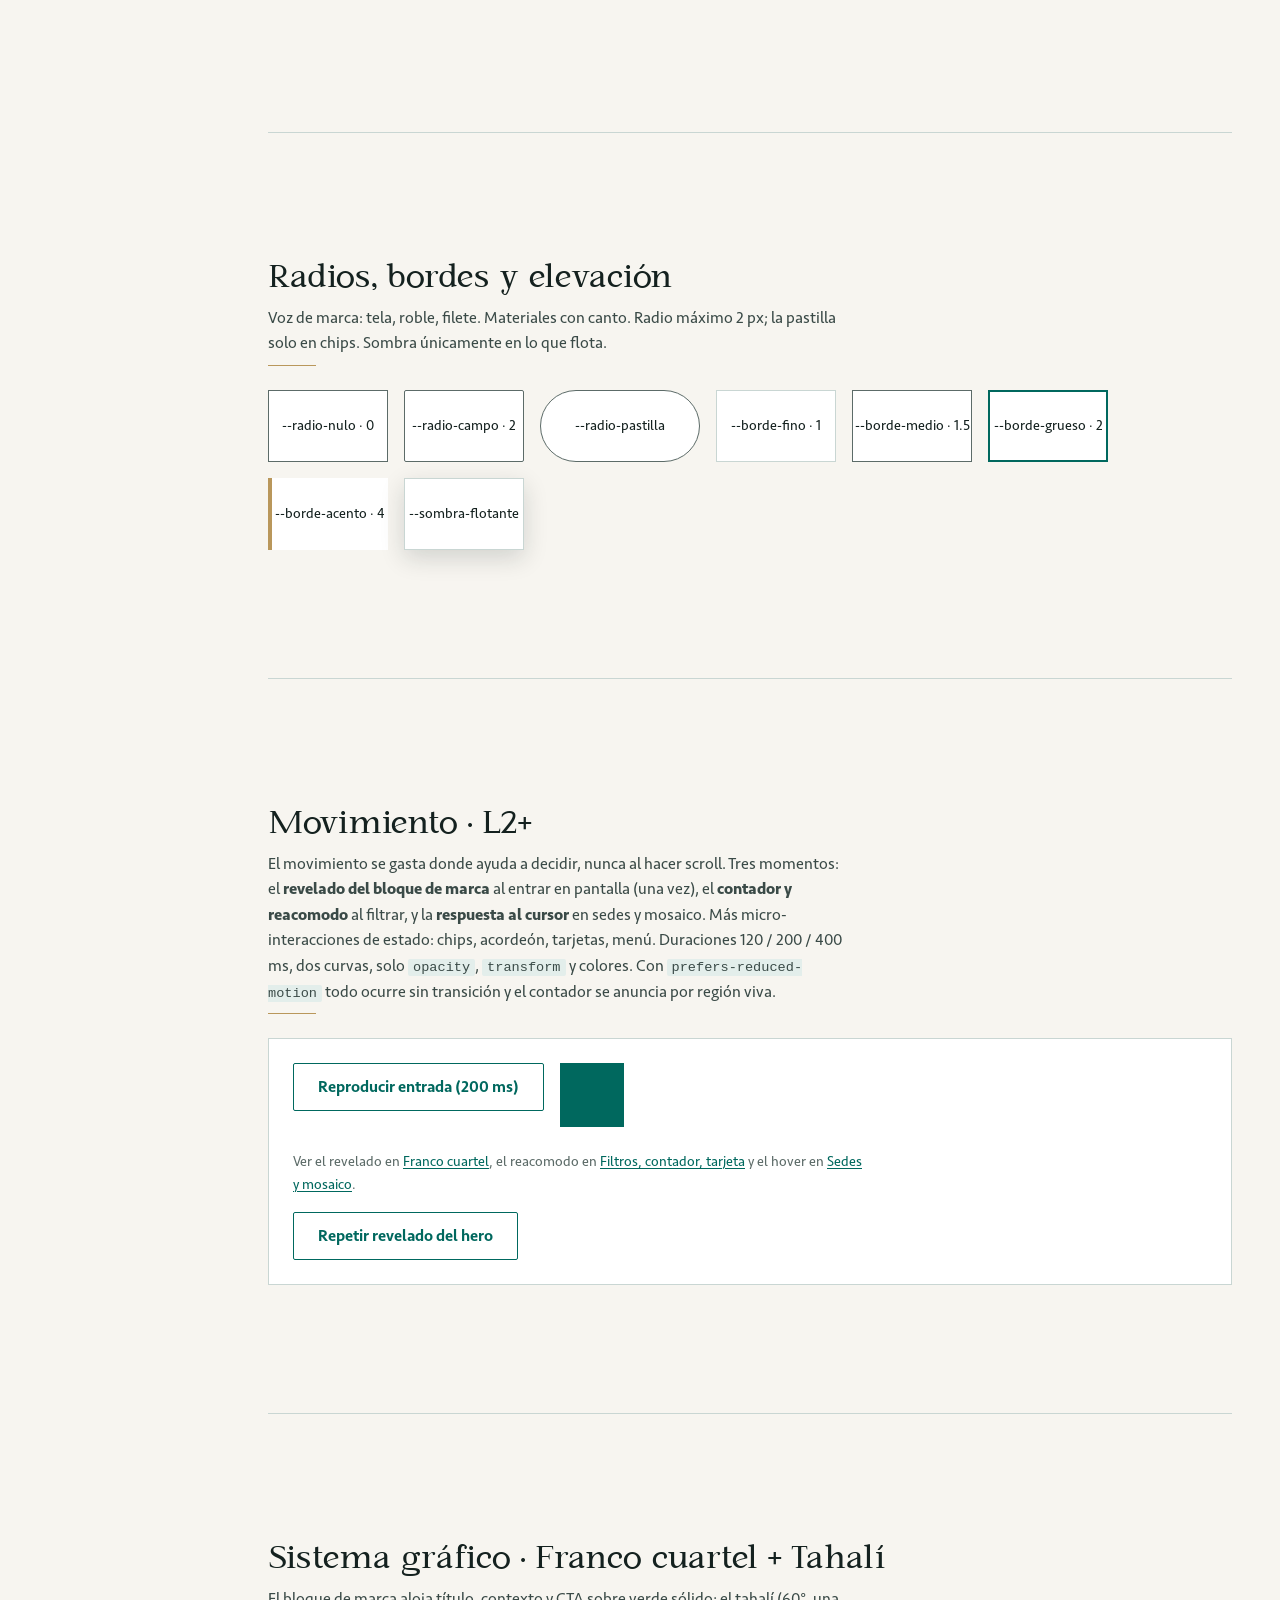
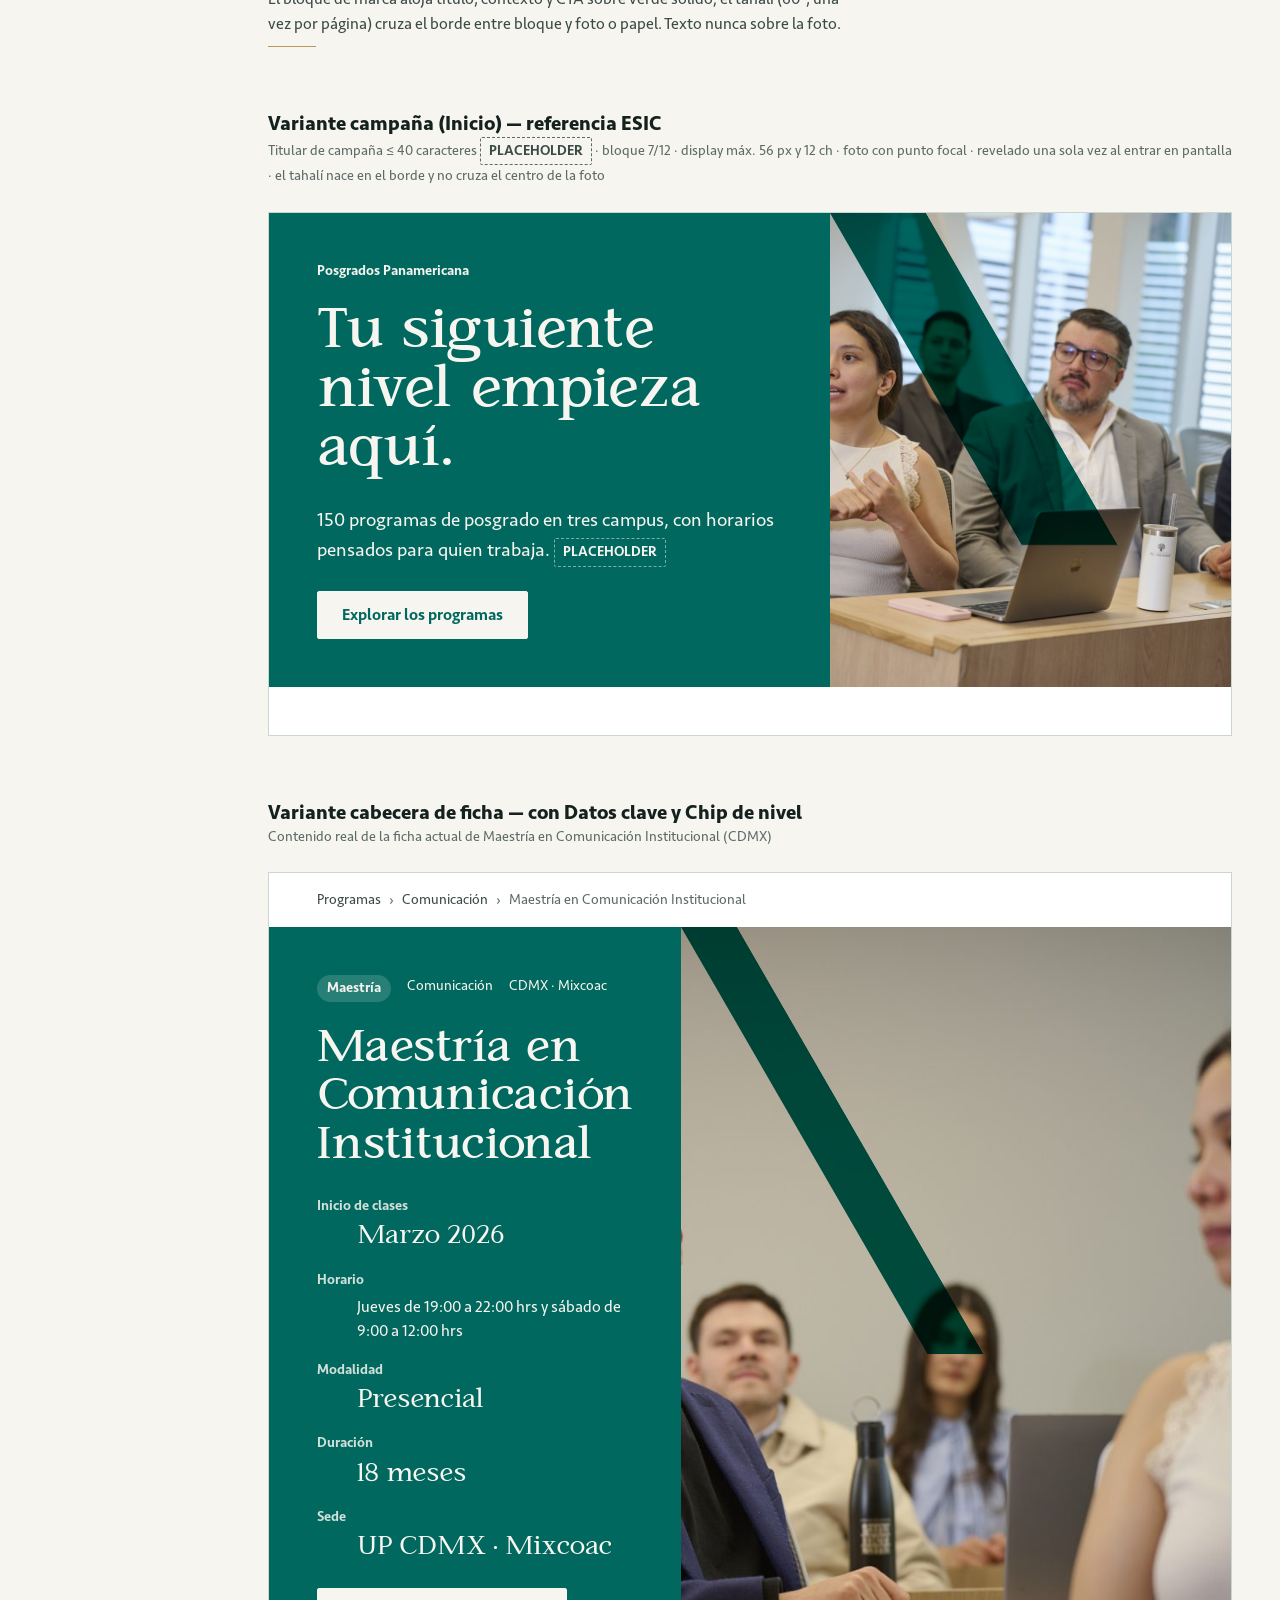
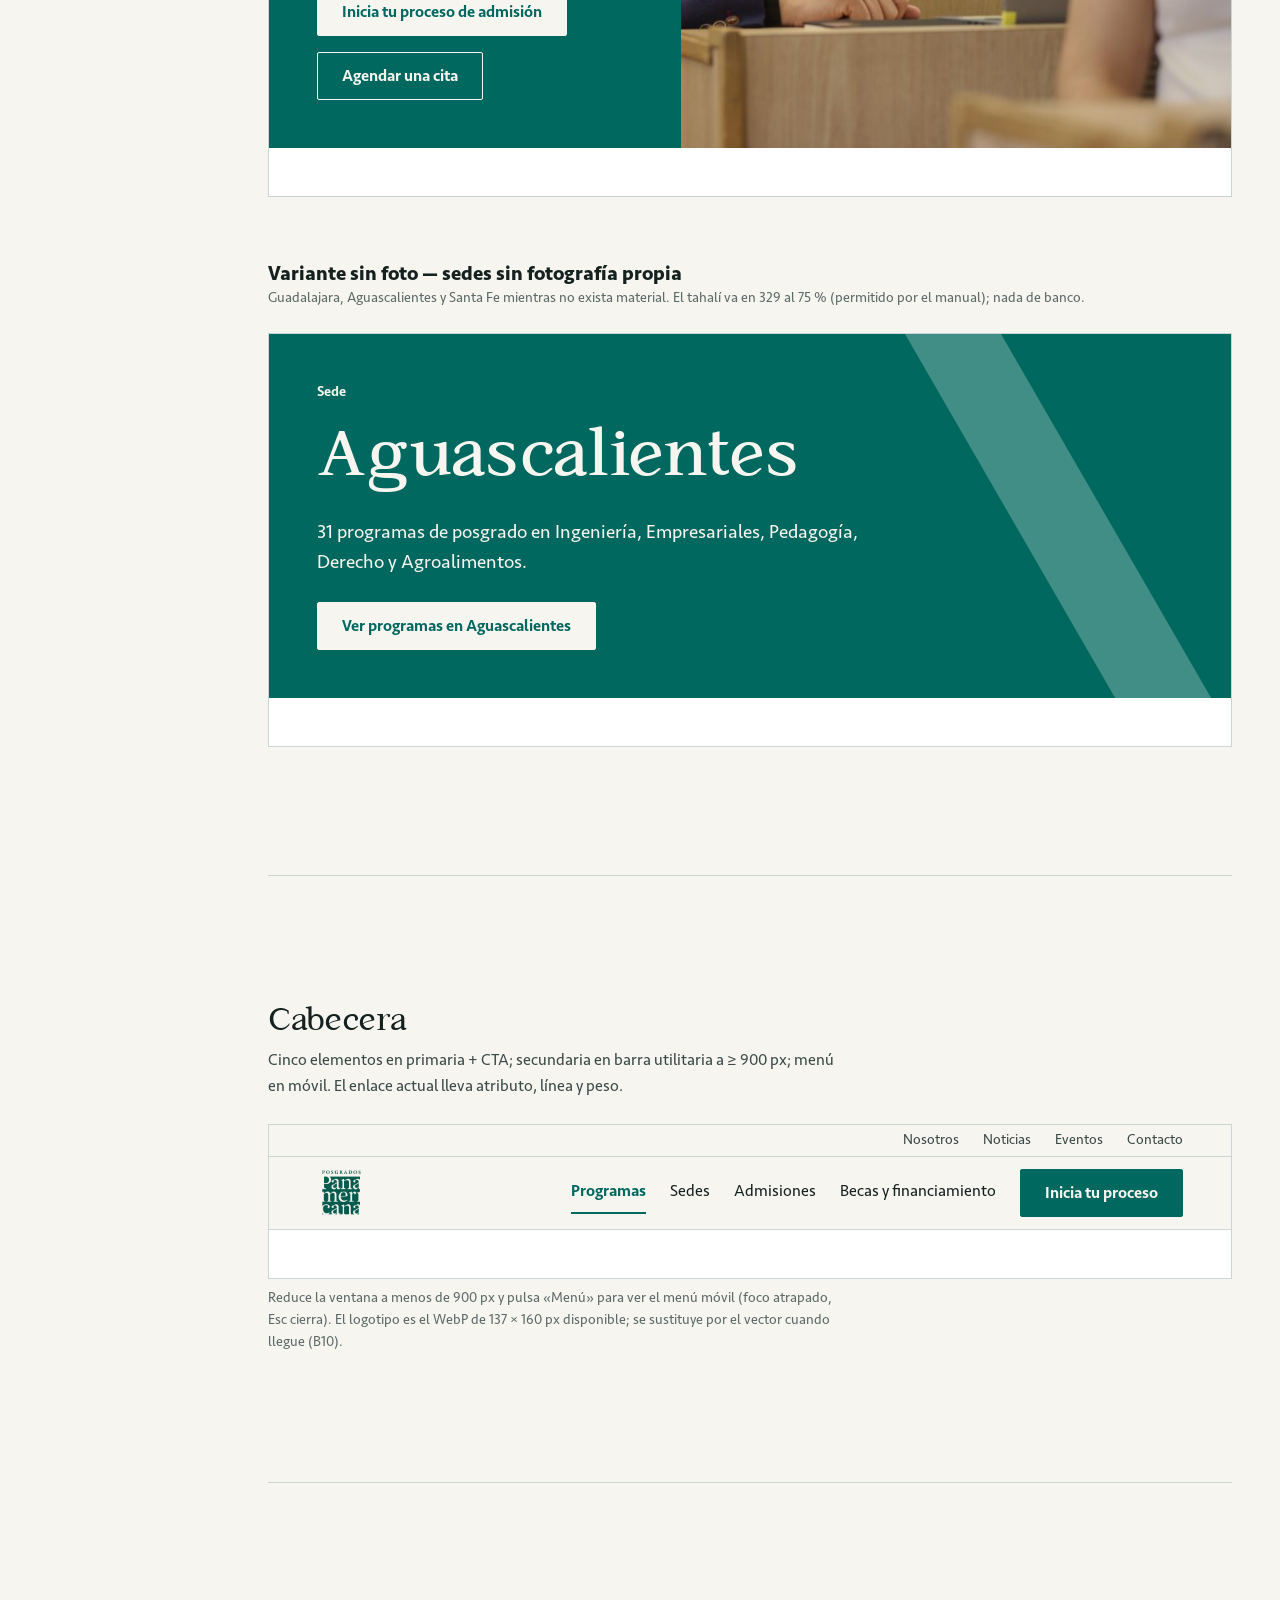
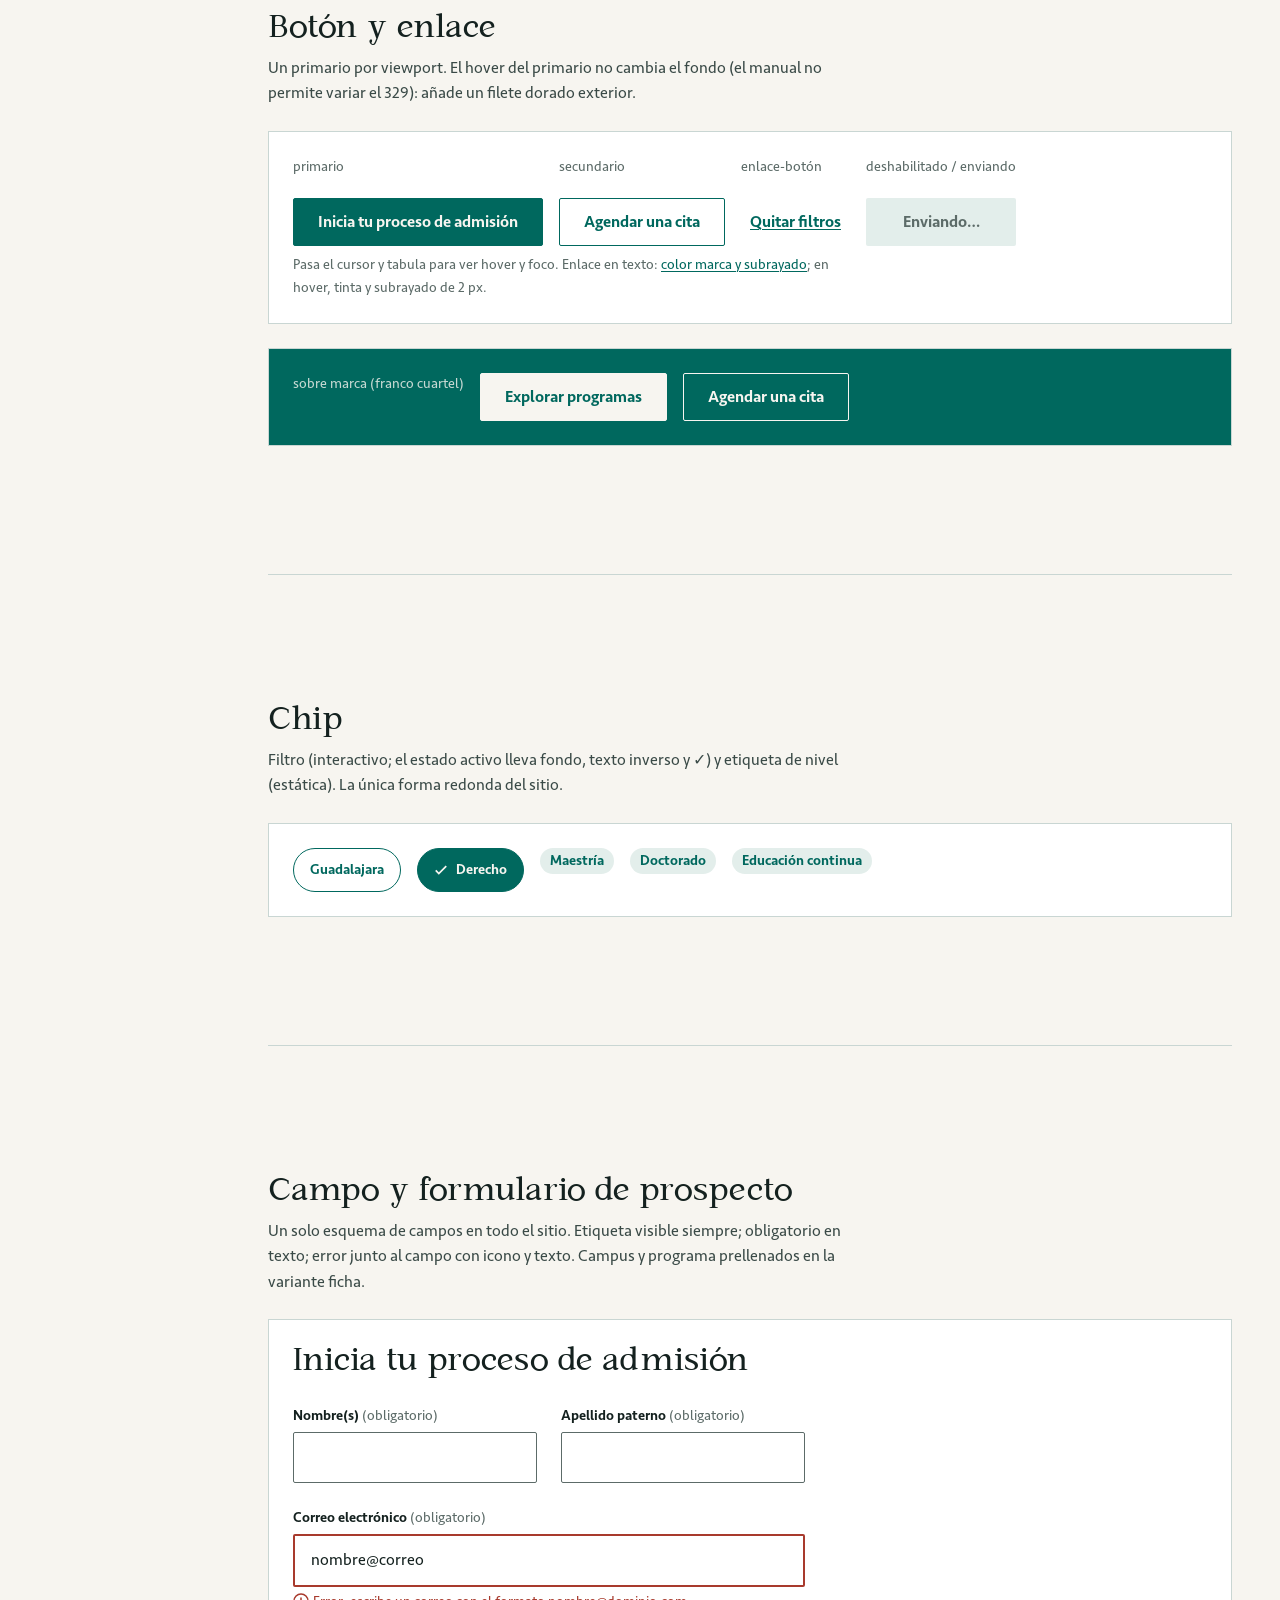
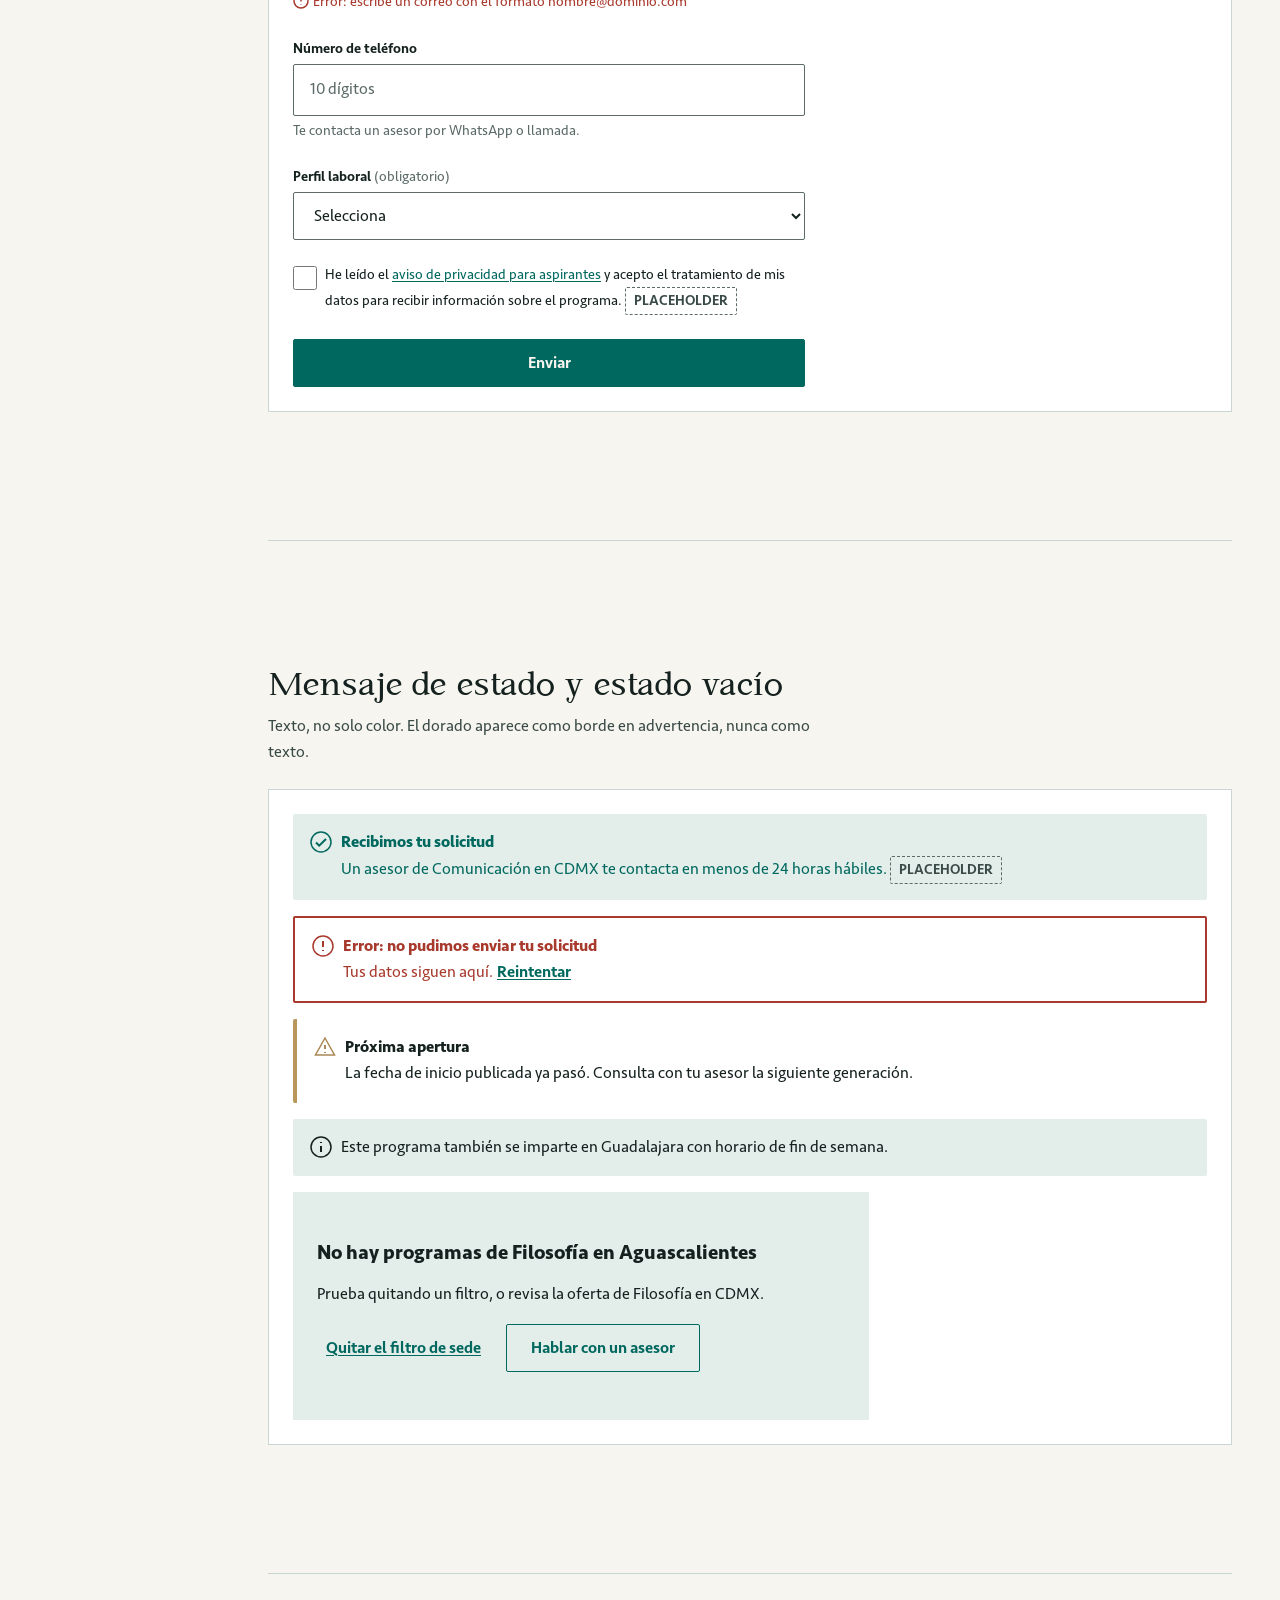
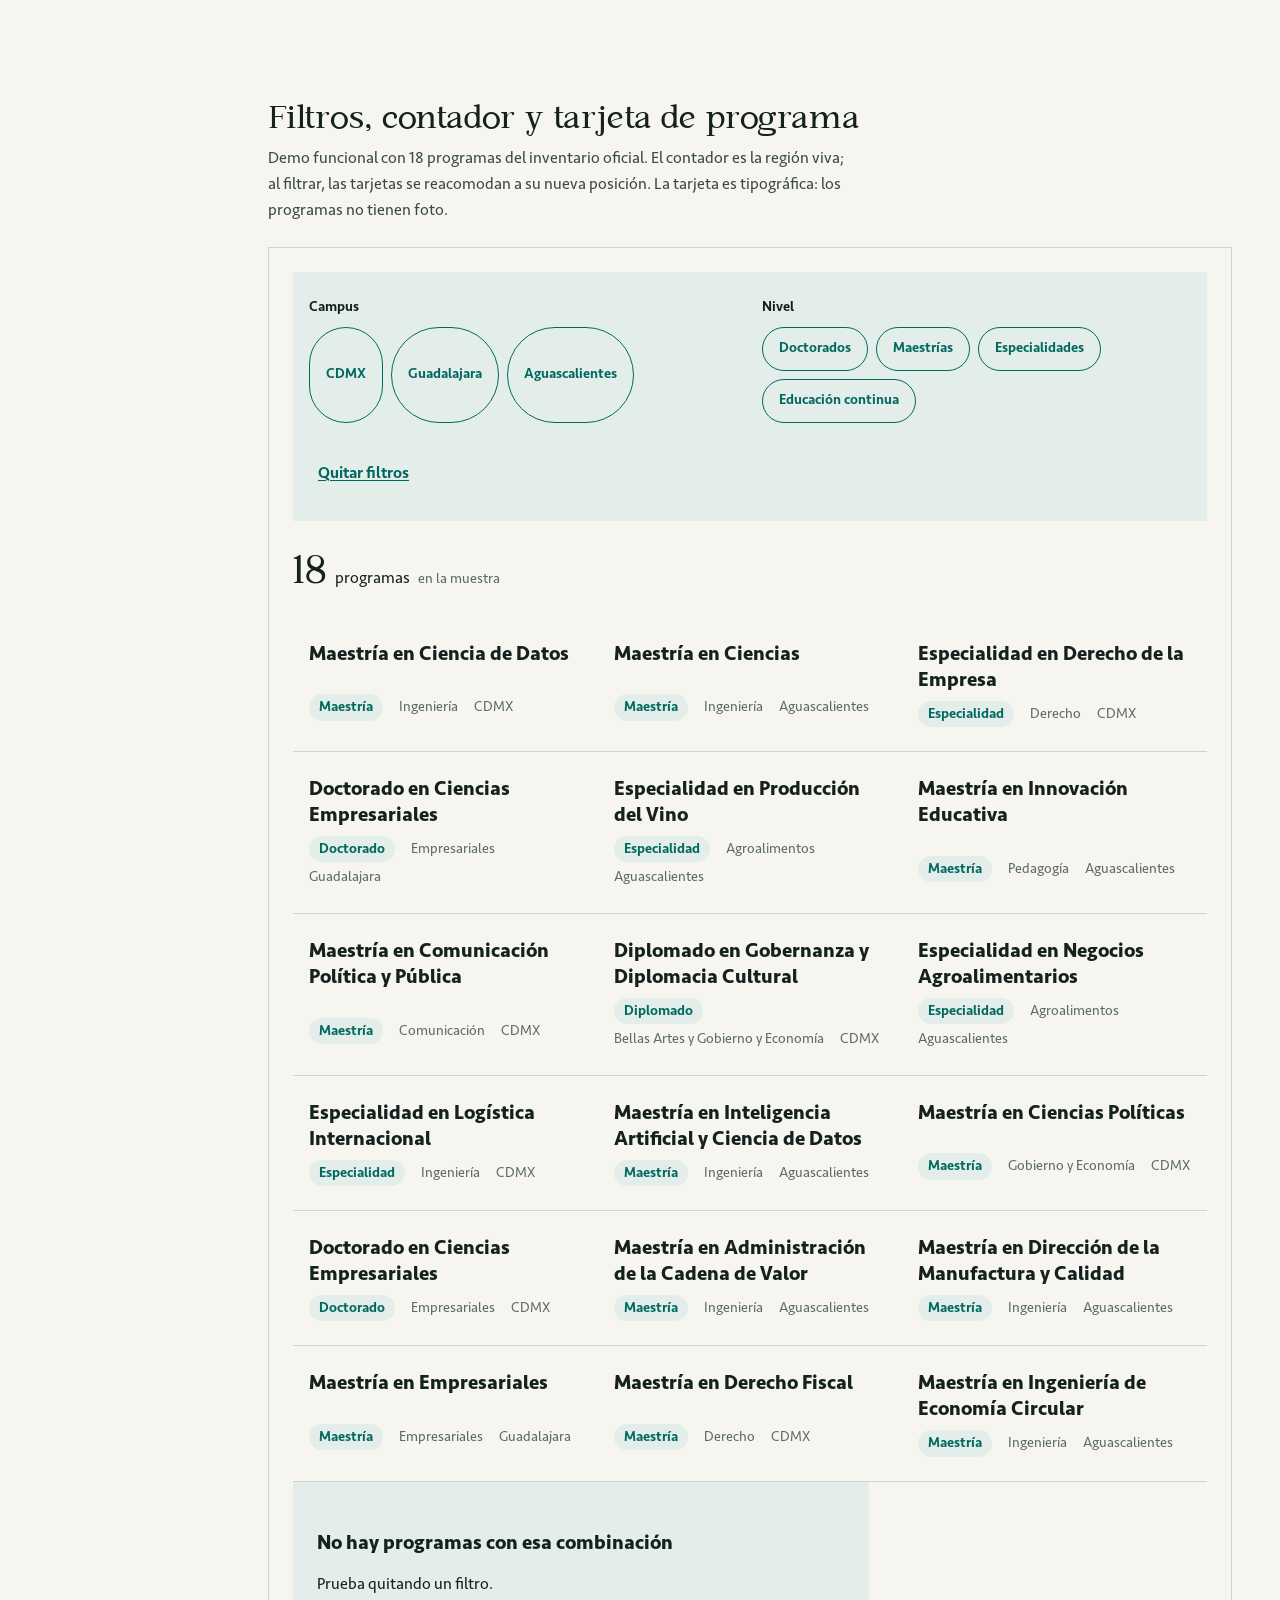
==== commit 08bf0e35: "Listado de noticias; enlace Noticias del menú en todas las páginas B Co-Authored-By: Claude Opus 5.5" ====
--- a/design-system/index.html
+++ b/design-system/index.html
@@ -17,6 +17,7 @@
     <a href="programa-economia-digital.html">Programa · Maestría en Economía Digital</a>
     <a href="sede-cdmx.html">Sede · Ciudad de México</a>
     <a href="facultad-comunicacion-cdmx.html">Facultad · Comunicación CDMX</a>
+    <a href="noticias.html">Noticias · Listado</a>
     <strong>Fundamentos</strong>
     <a href="#portada">Portada</a><a href="#color">Color</a><a href="#tipografia">Tipografía</a><a href="#espaciado">Espaciado y ritmo</a><a href="#grid">Grid</a><a href="#forma">Radios, bordes, elevación</a><a href="#movimiento">Movimiento</a>
     <strong>Sistema gráfico</strong>
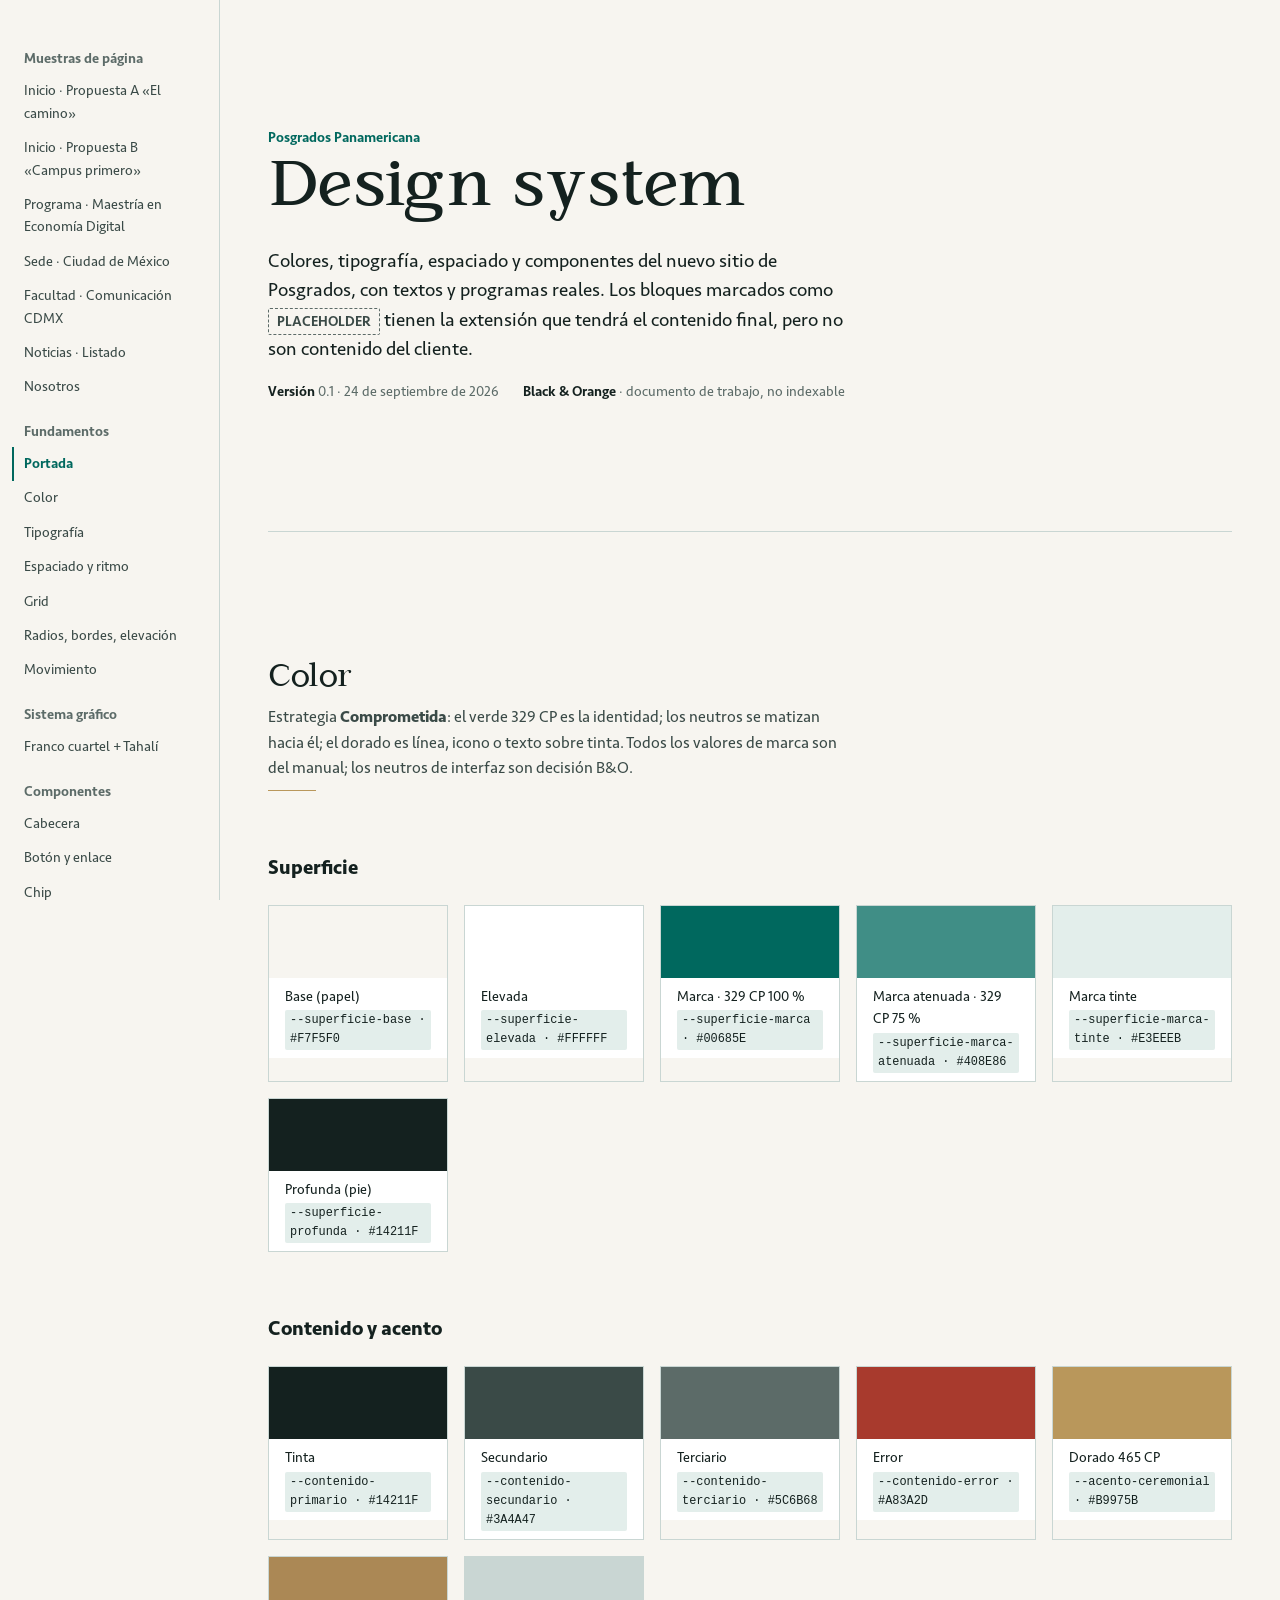
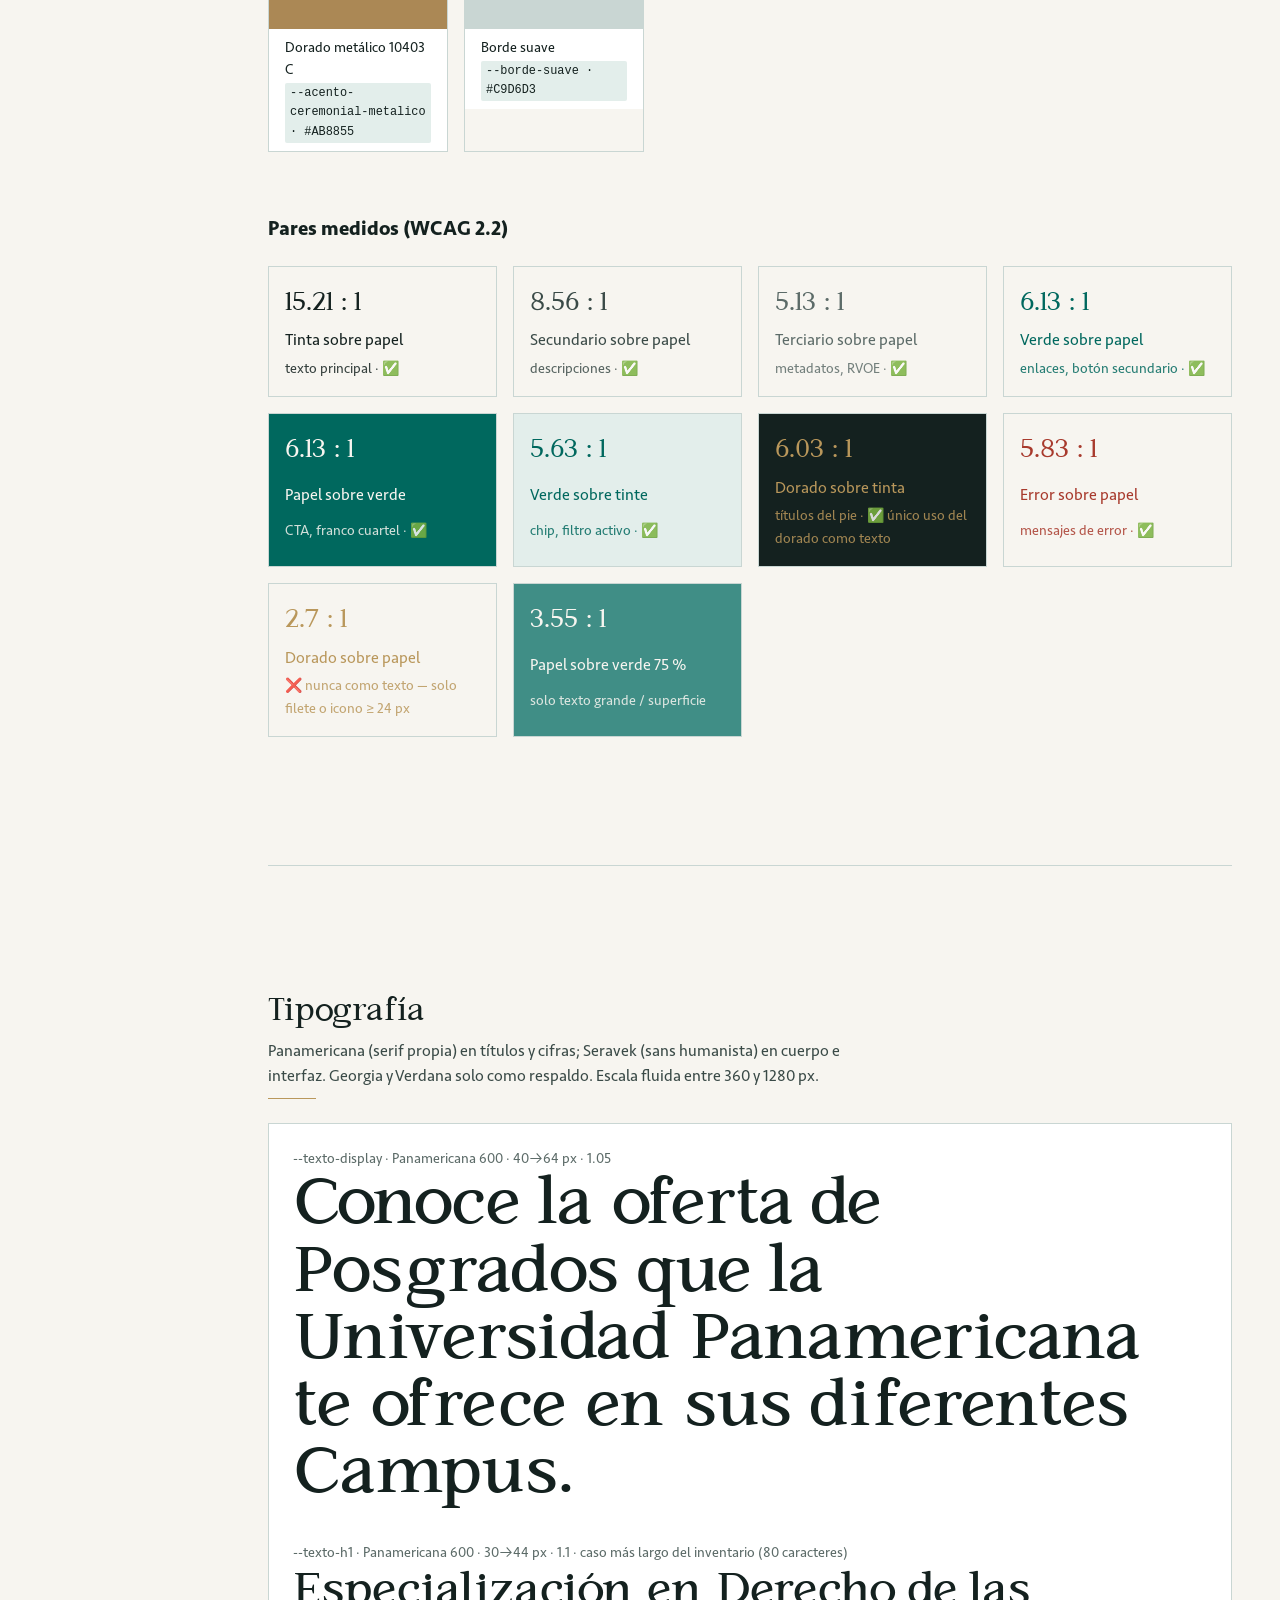
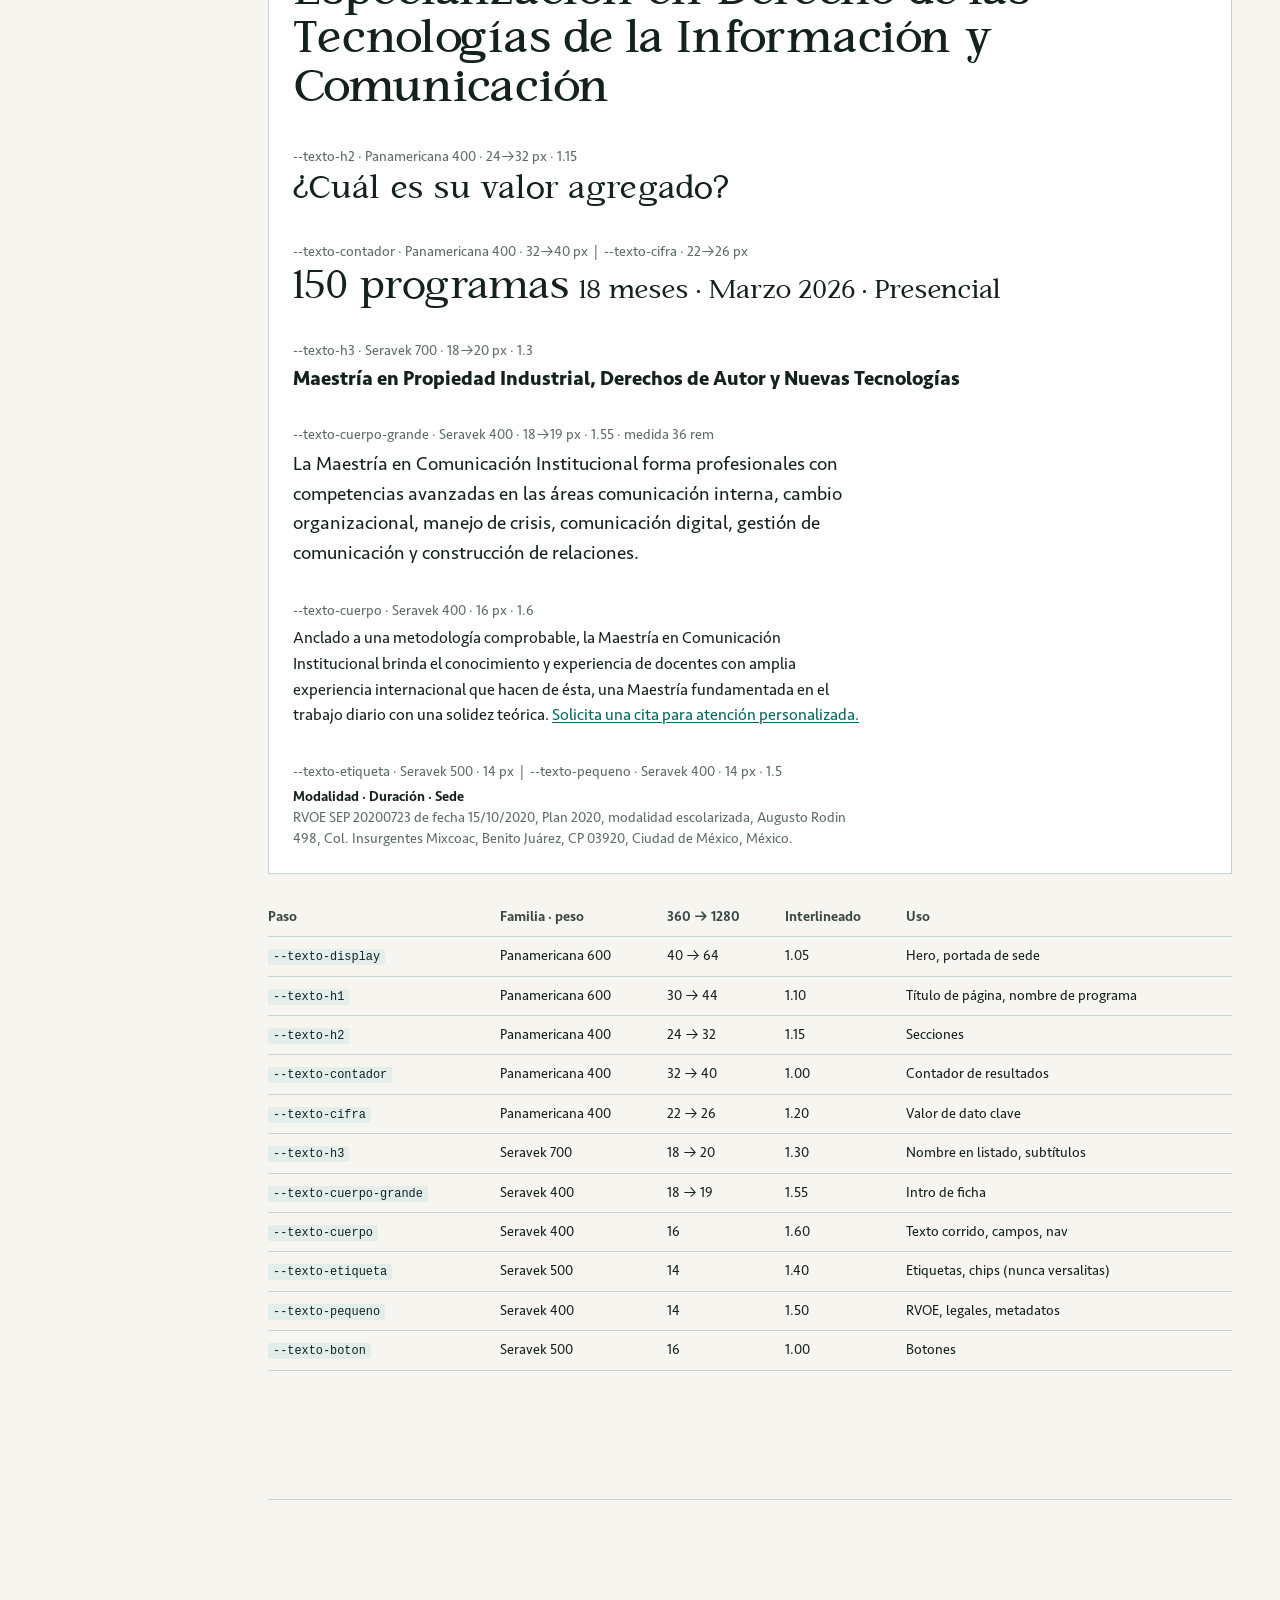
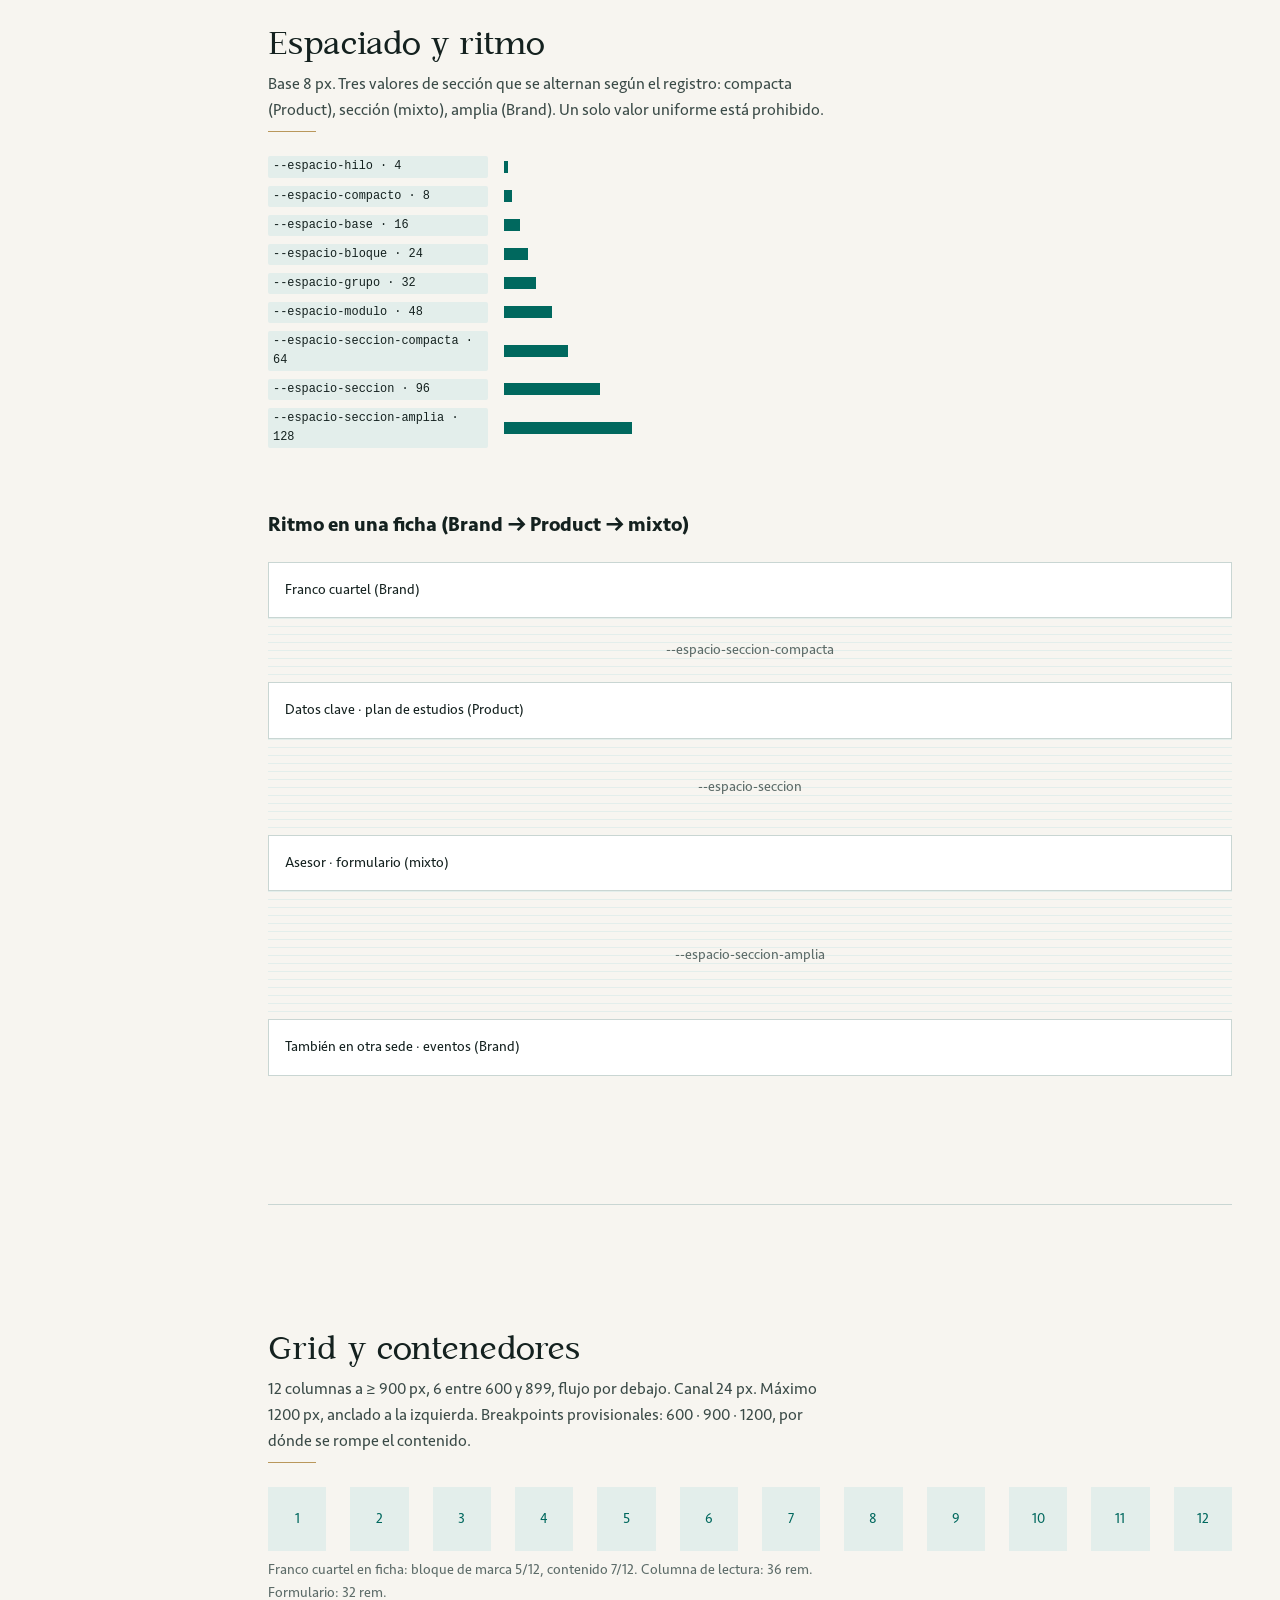
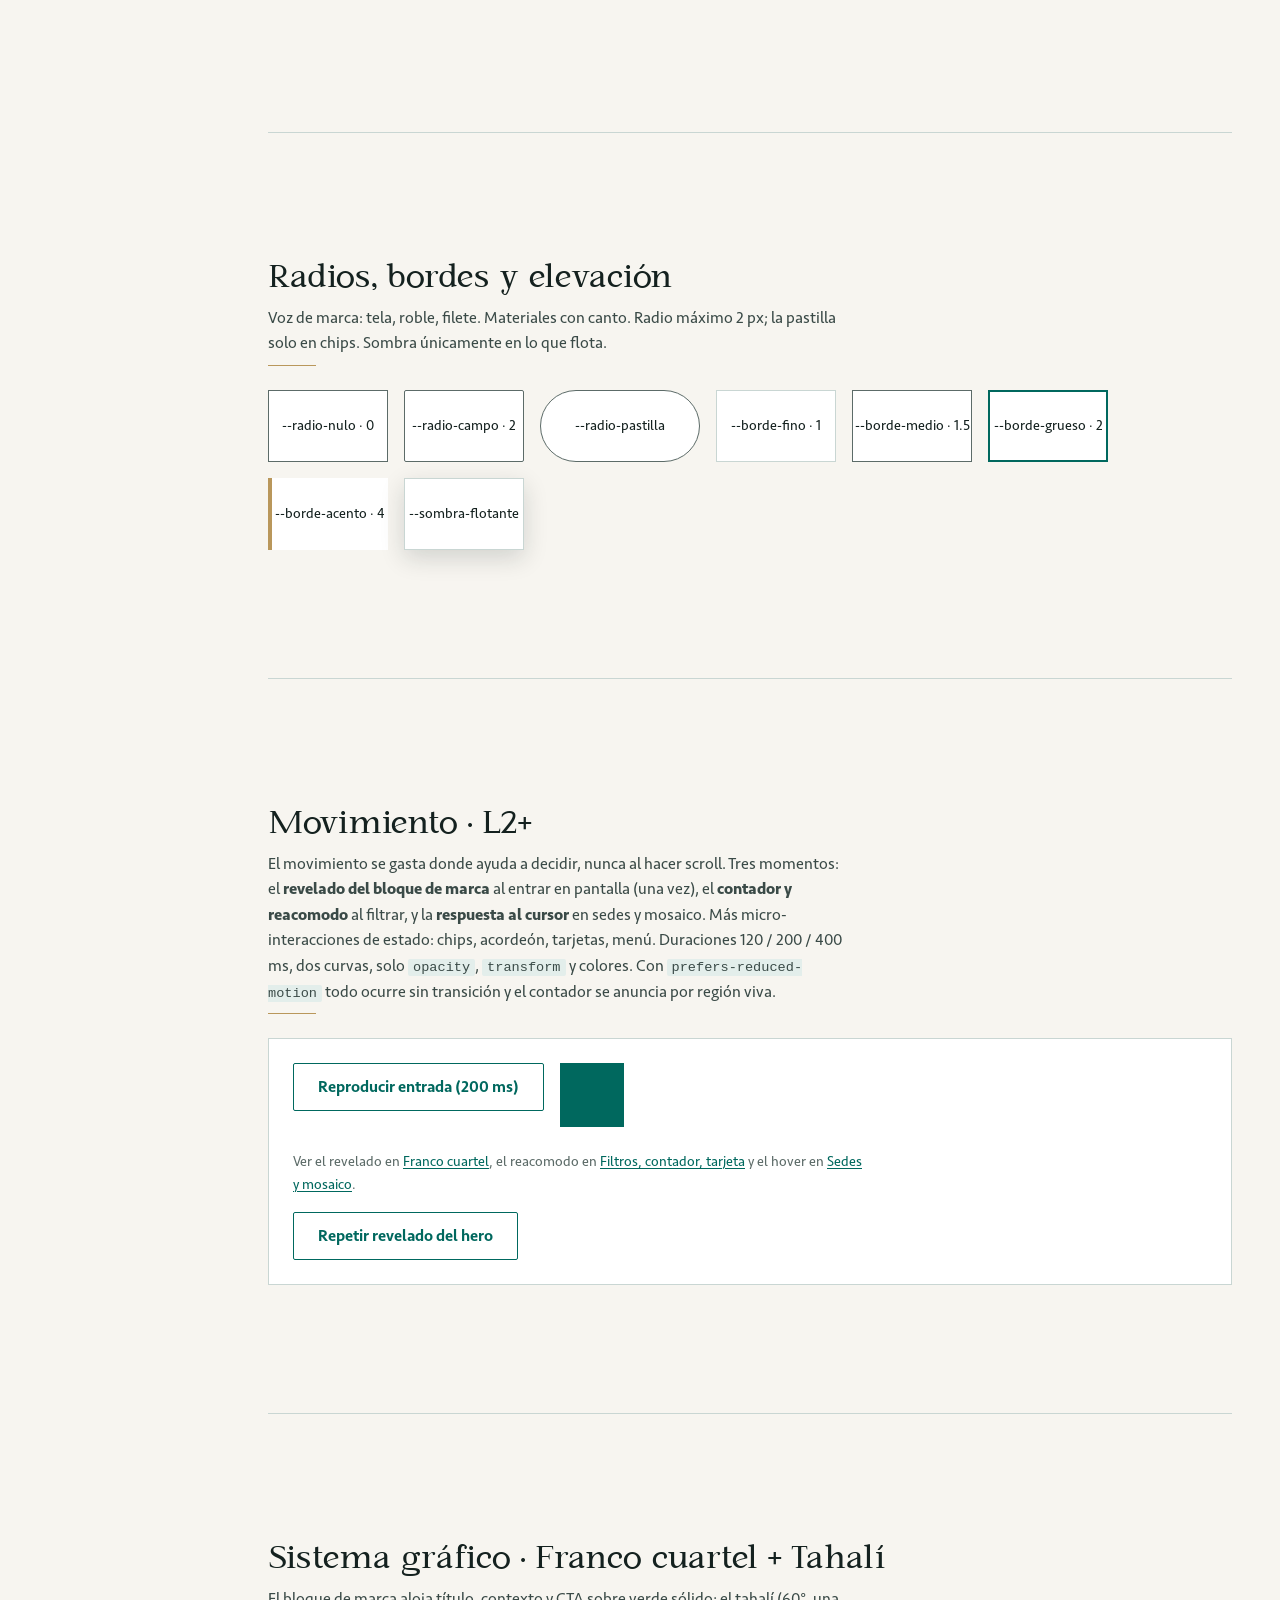
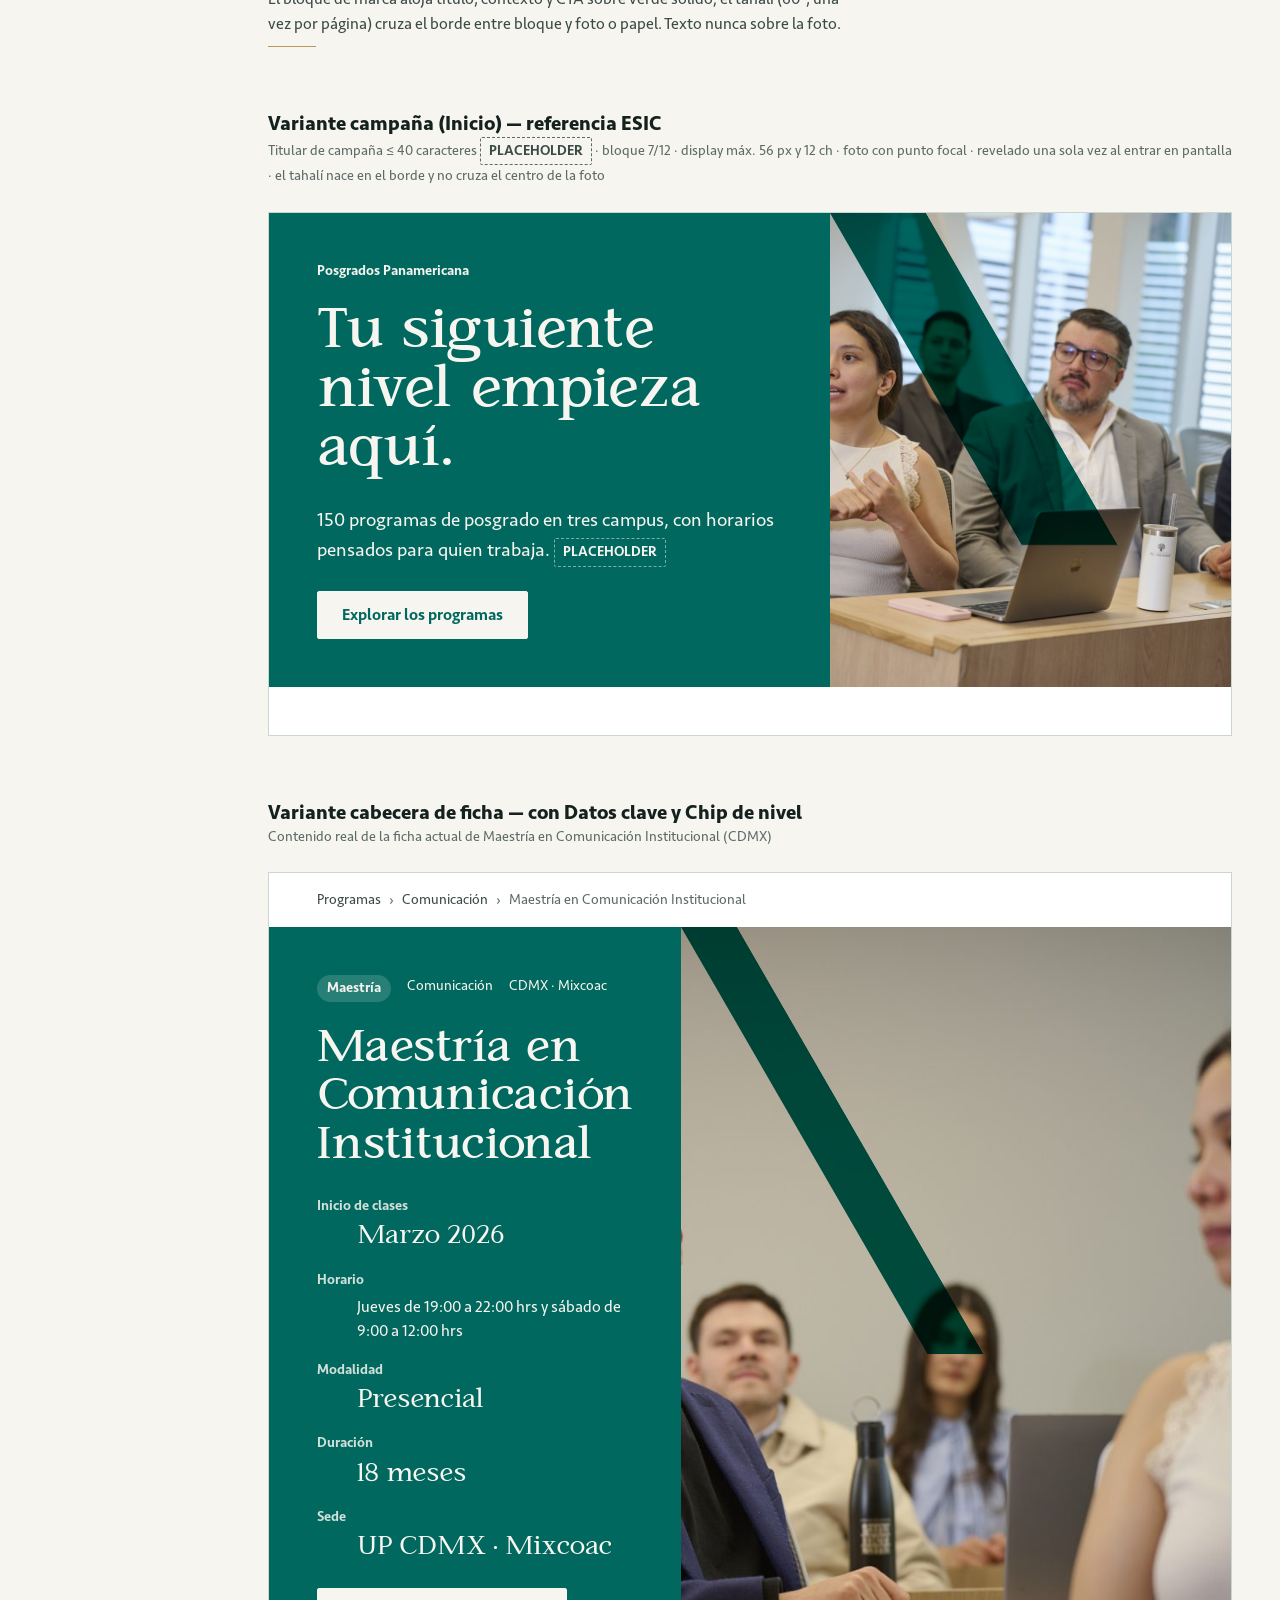
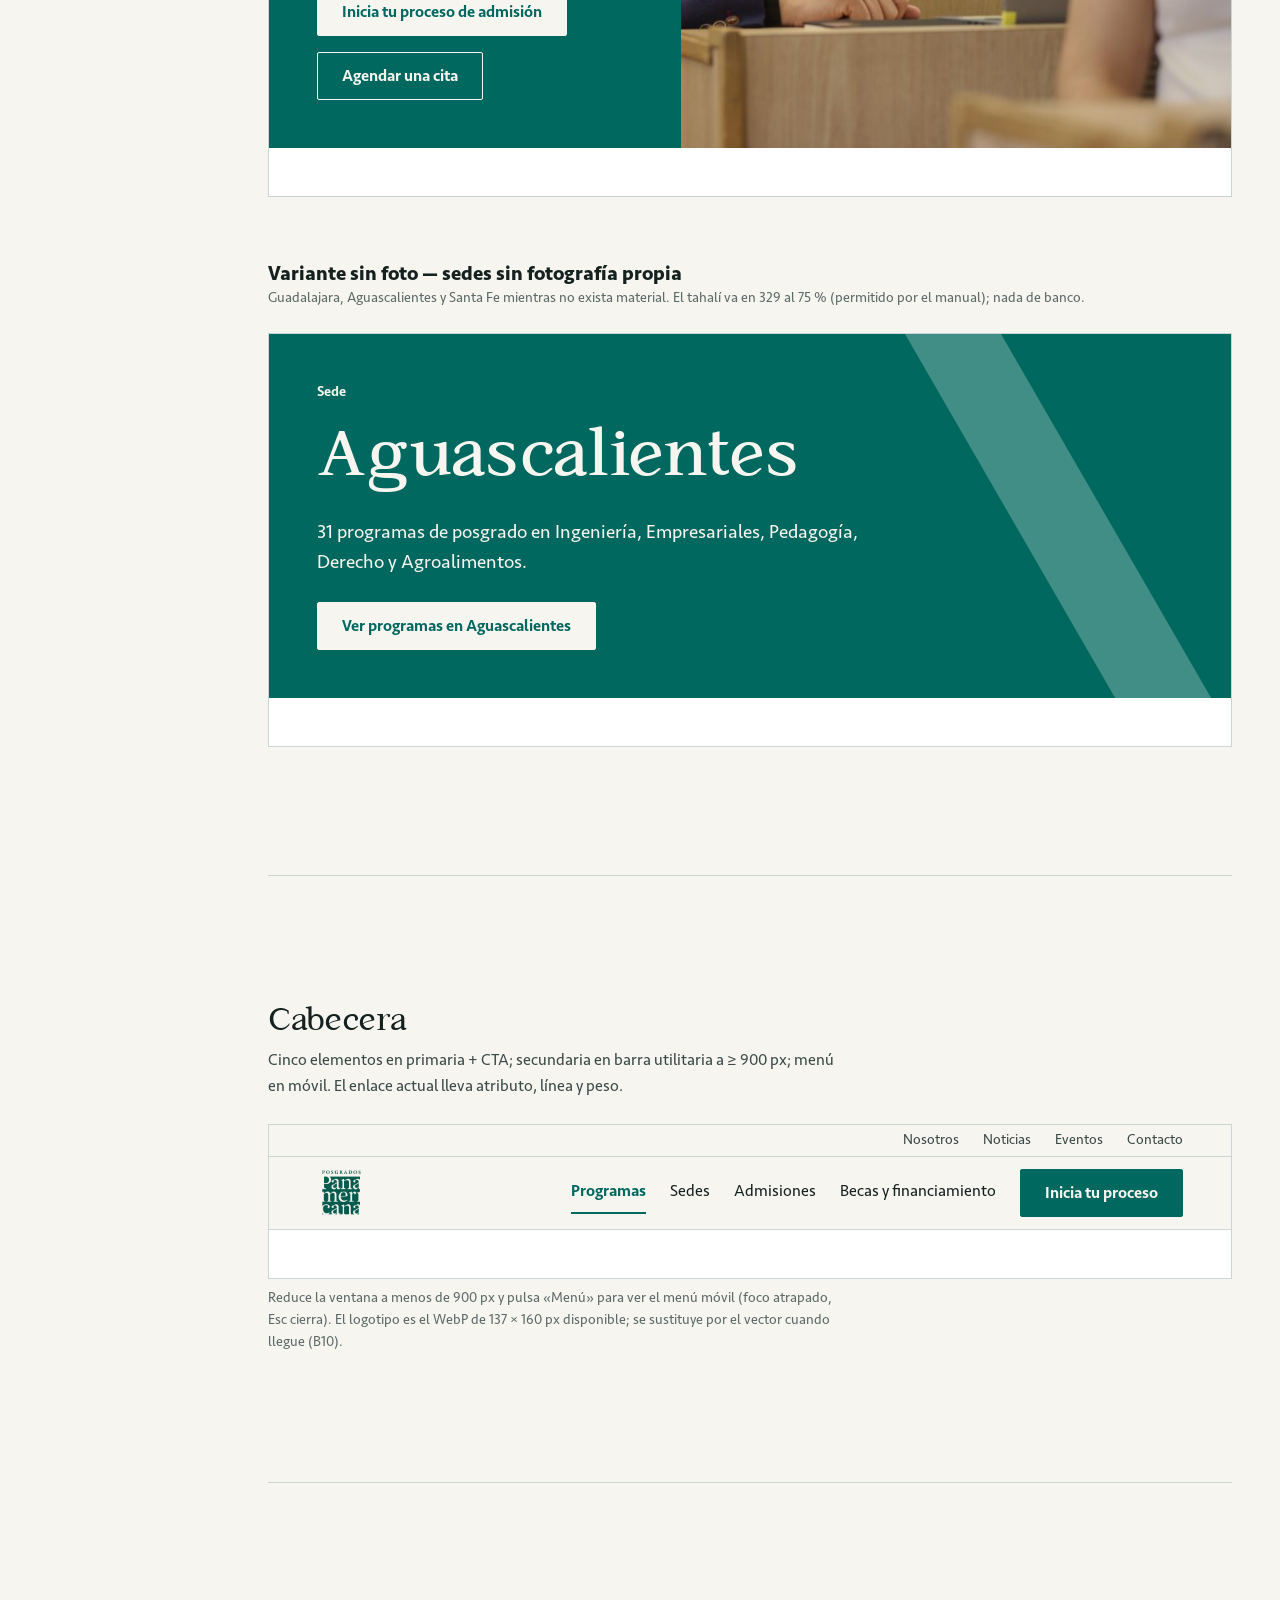
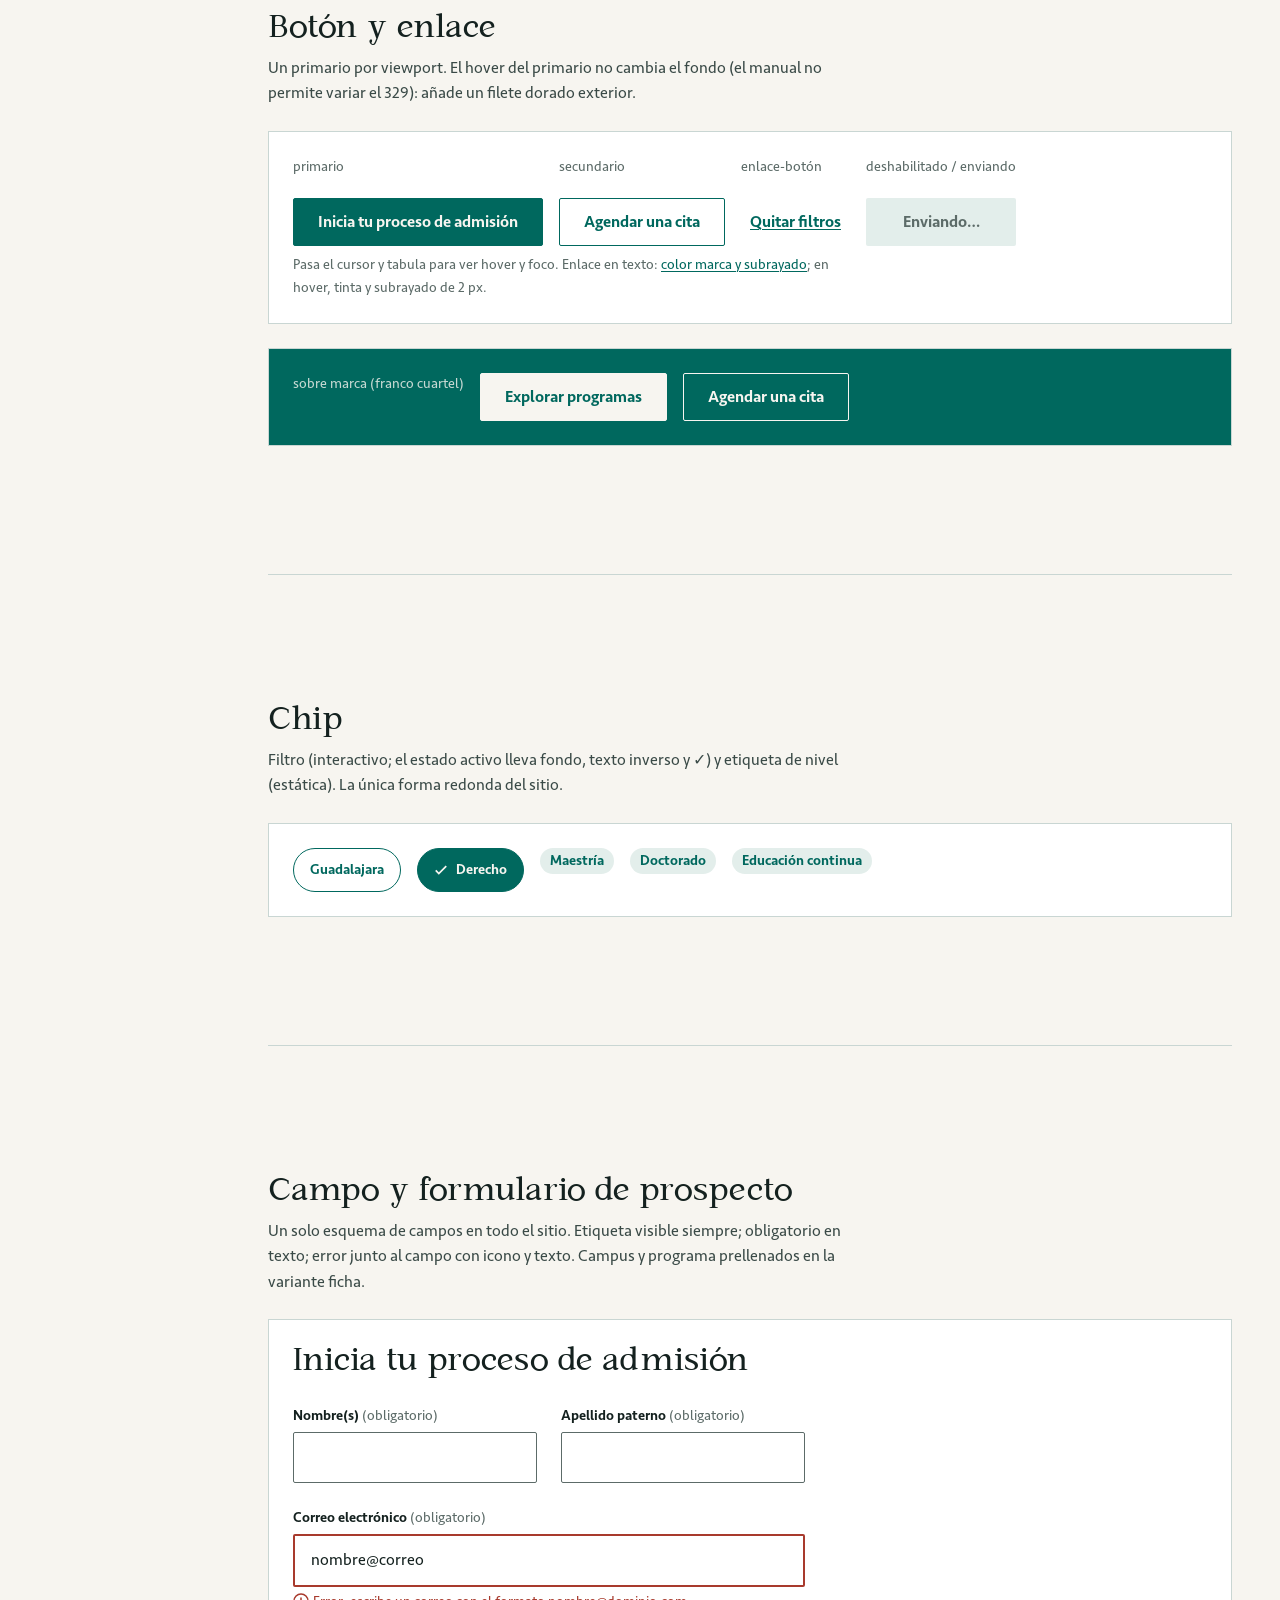
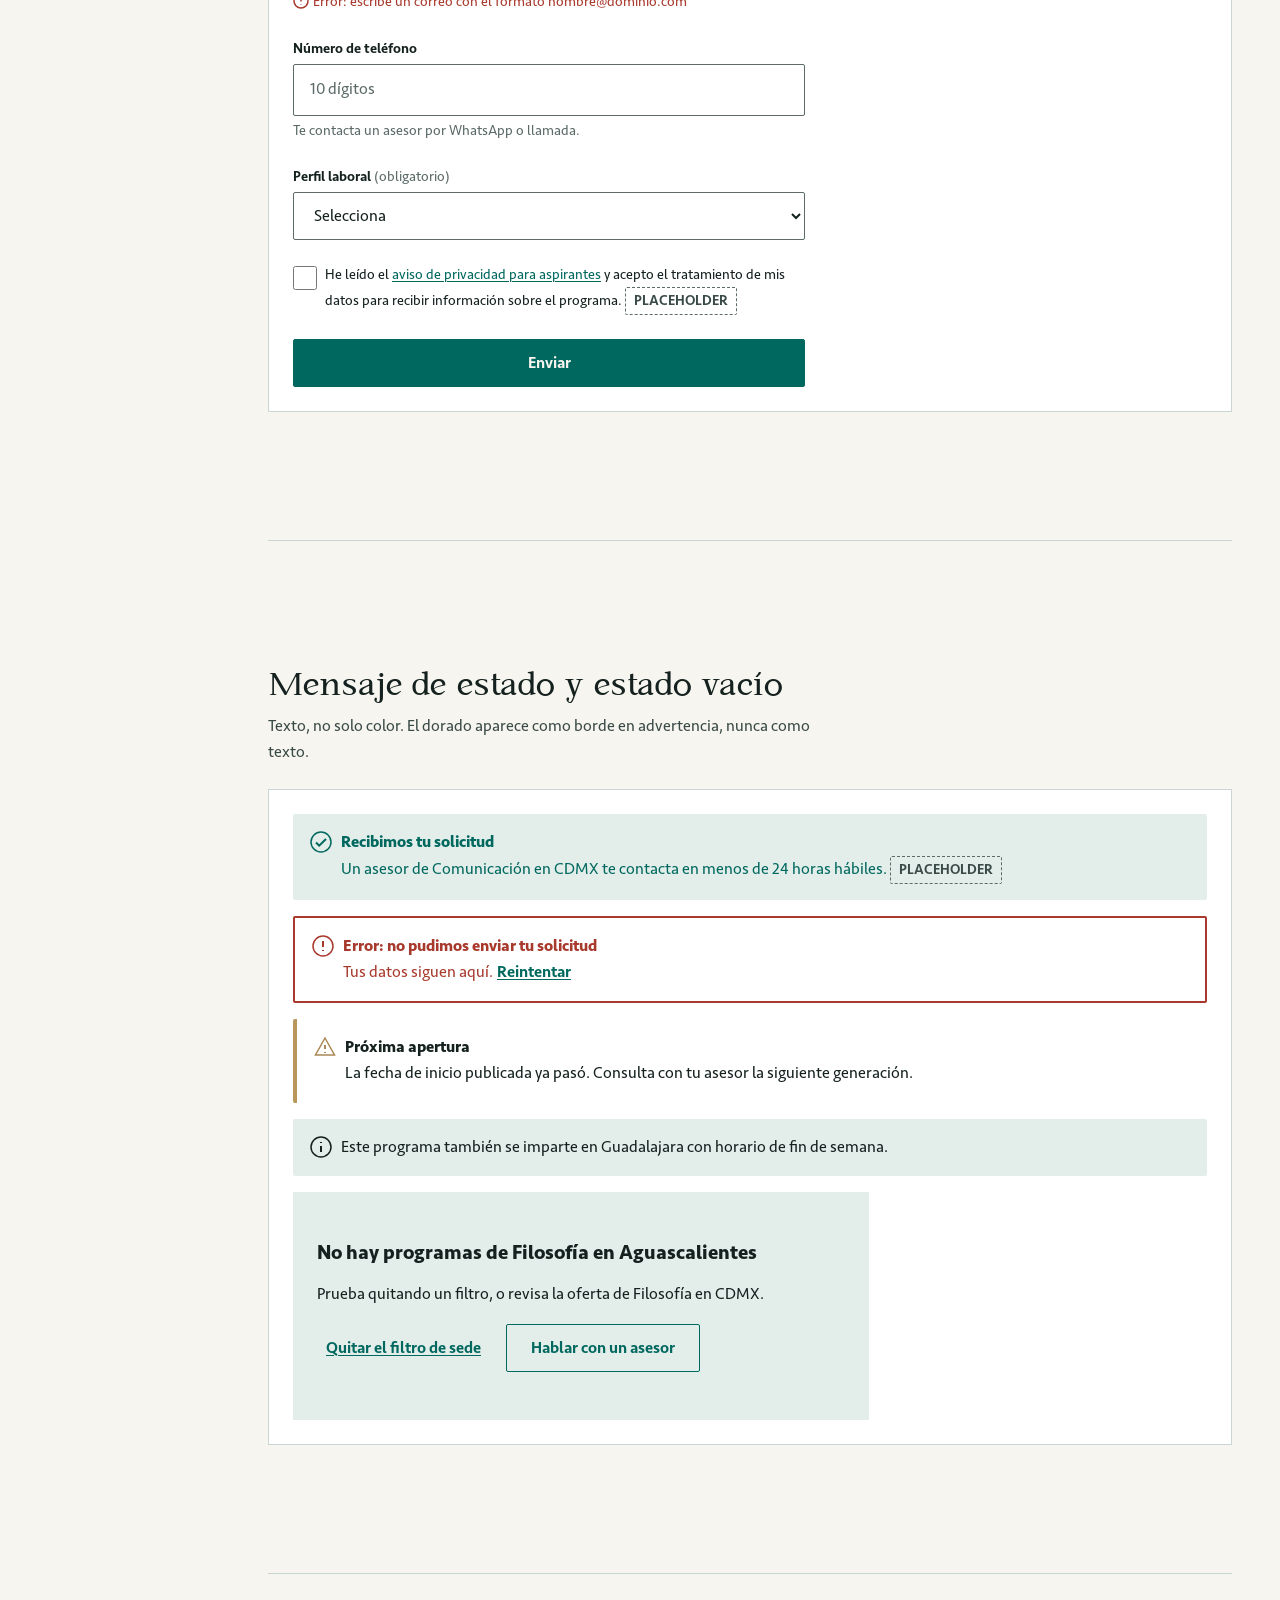
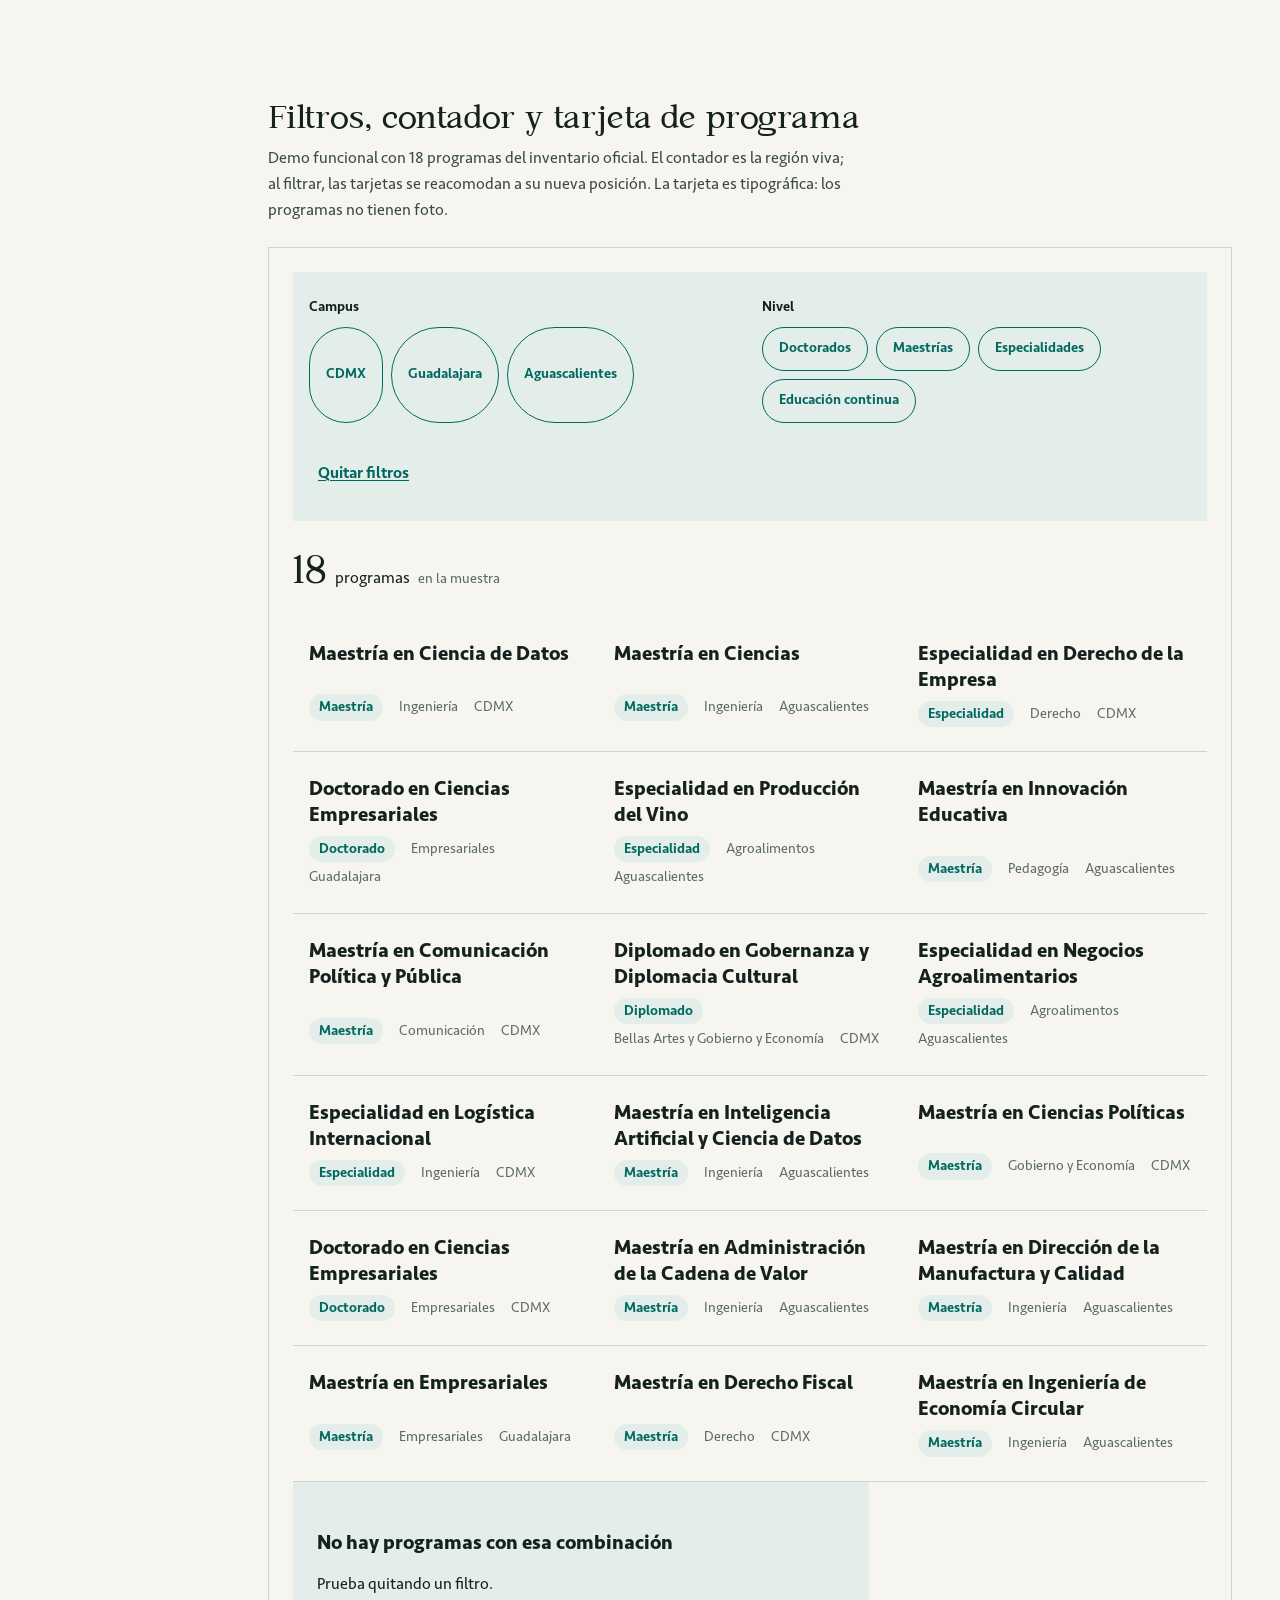
==== commit a511c85c: "Página Nosotros, logos oficiales (Posgrados y UP Roble), ajustes de comentarios y datos del folleto " ====
--- a/design-system/index.html
+++ b/design-system/index.html
@@ -18,6 +18,7 @@
     <a href="sede-cdmx.html">Sede · Ciudad de México</a>
     <a href="facultad-comunicacion-cdmx.html">Facultad · Comunicación CDMX</a>
     <a href="noticias.html">Noticias · Listado</a>
+    <a href="nosotros.html">Nosotros</a>
     <strong>Fundamentos</strong>
     <a href="#portada">Portada</a><a href="#color">Color</a><a href="#tipografia">Tipografía</a><a href="#espaciado">Espaciado y ritmo</a><a href="#grid">Grid</a><a href="#forma">Radios, bordes, elevación</a><a href="#movimiento">Movimiento</a>
     <strong>Sistema gráfico</strong>
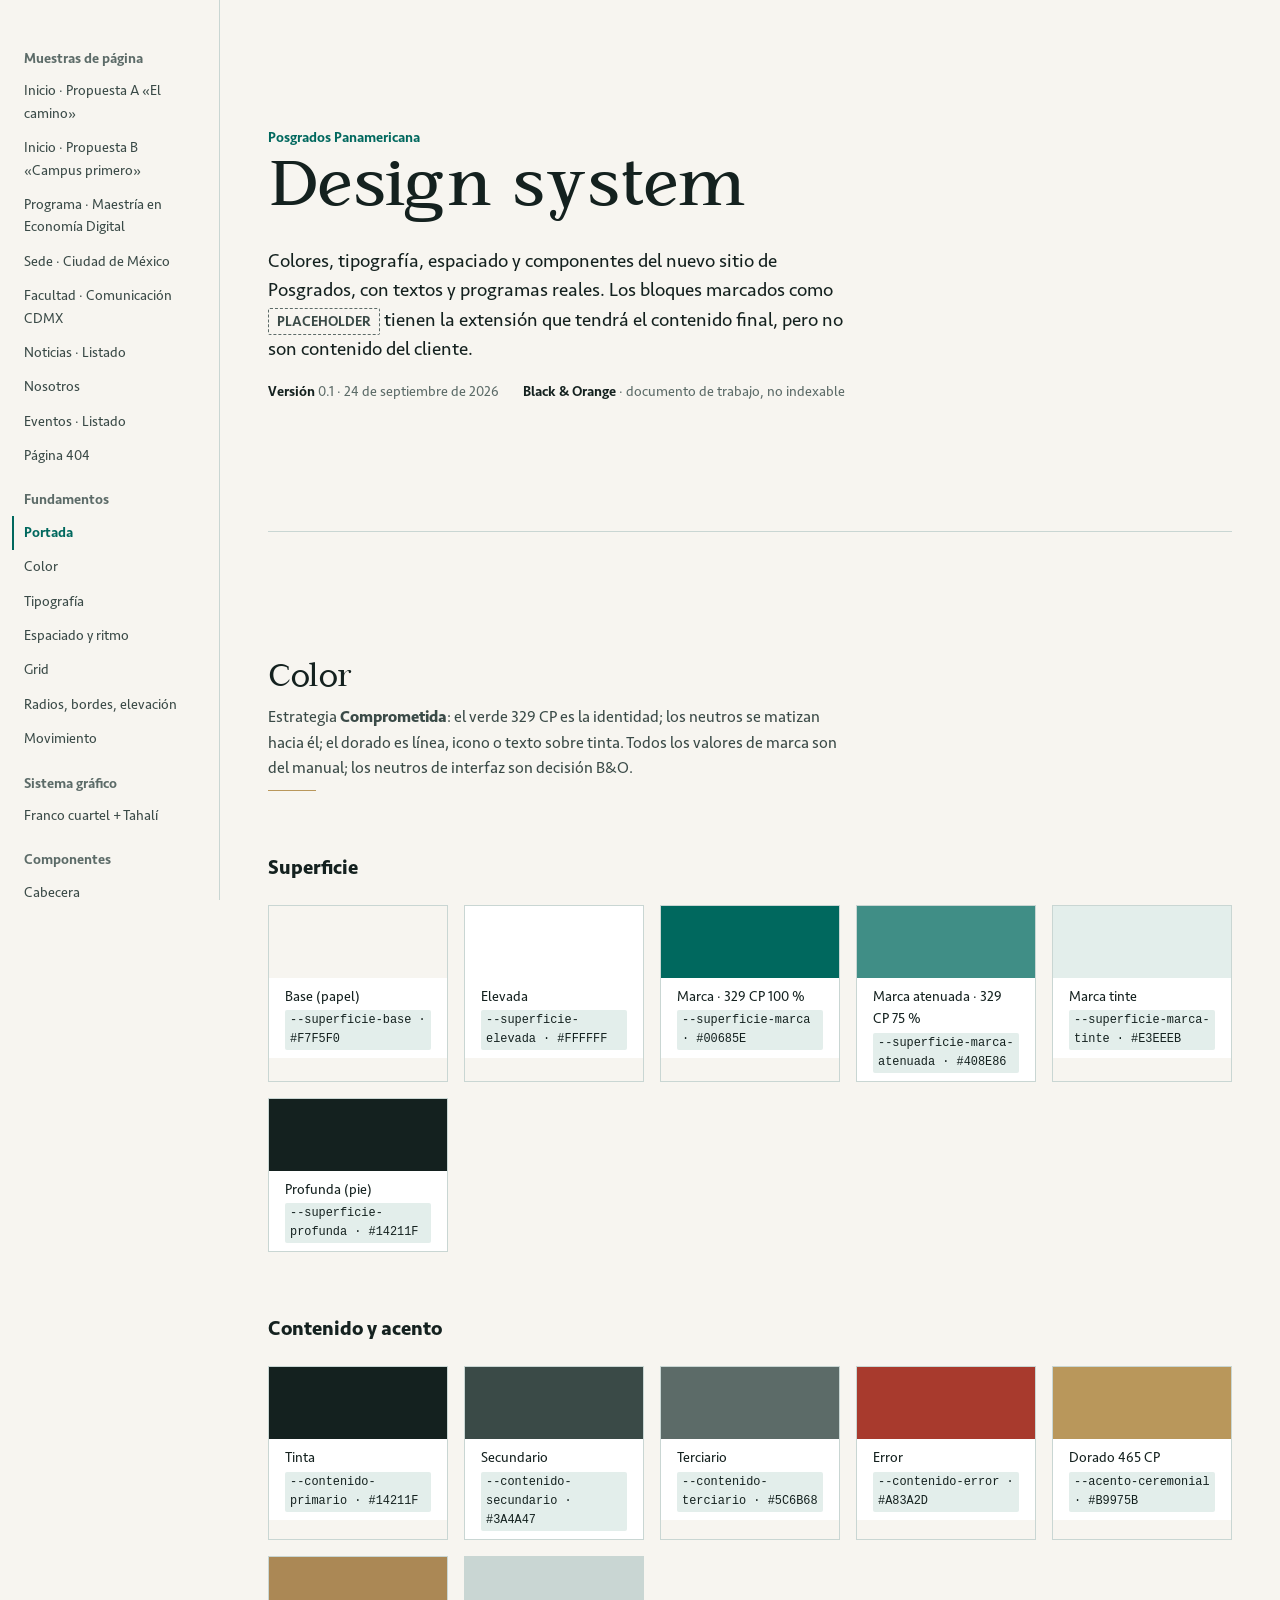
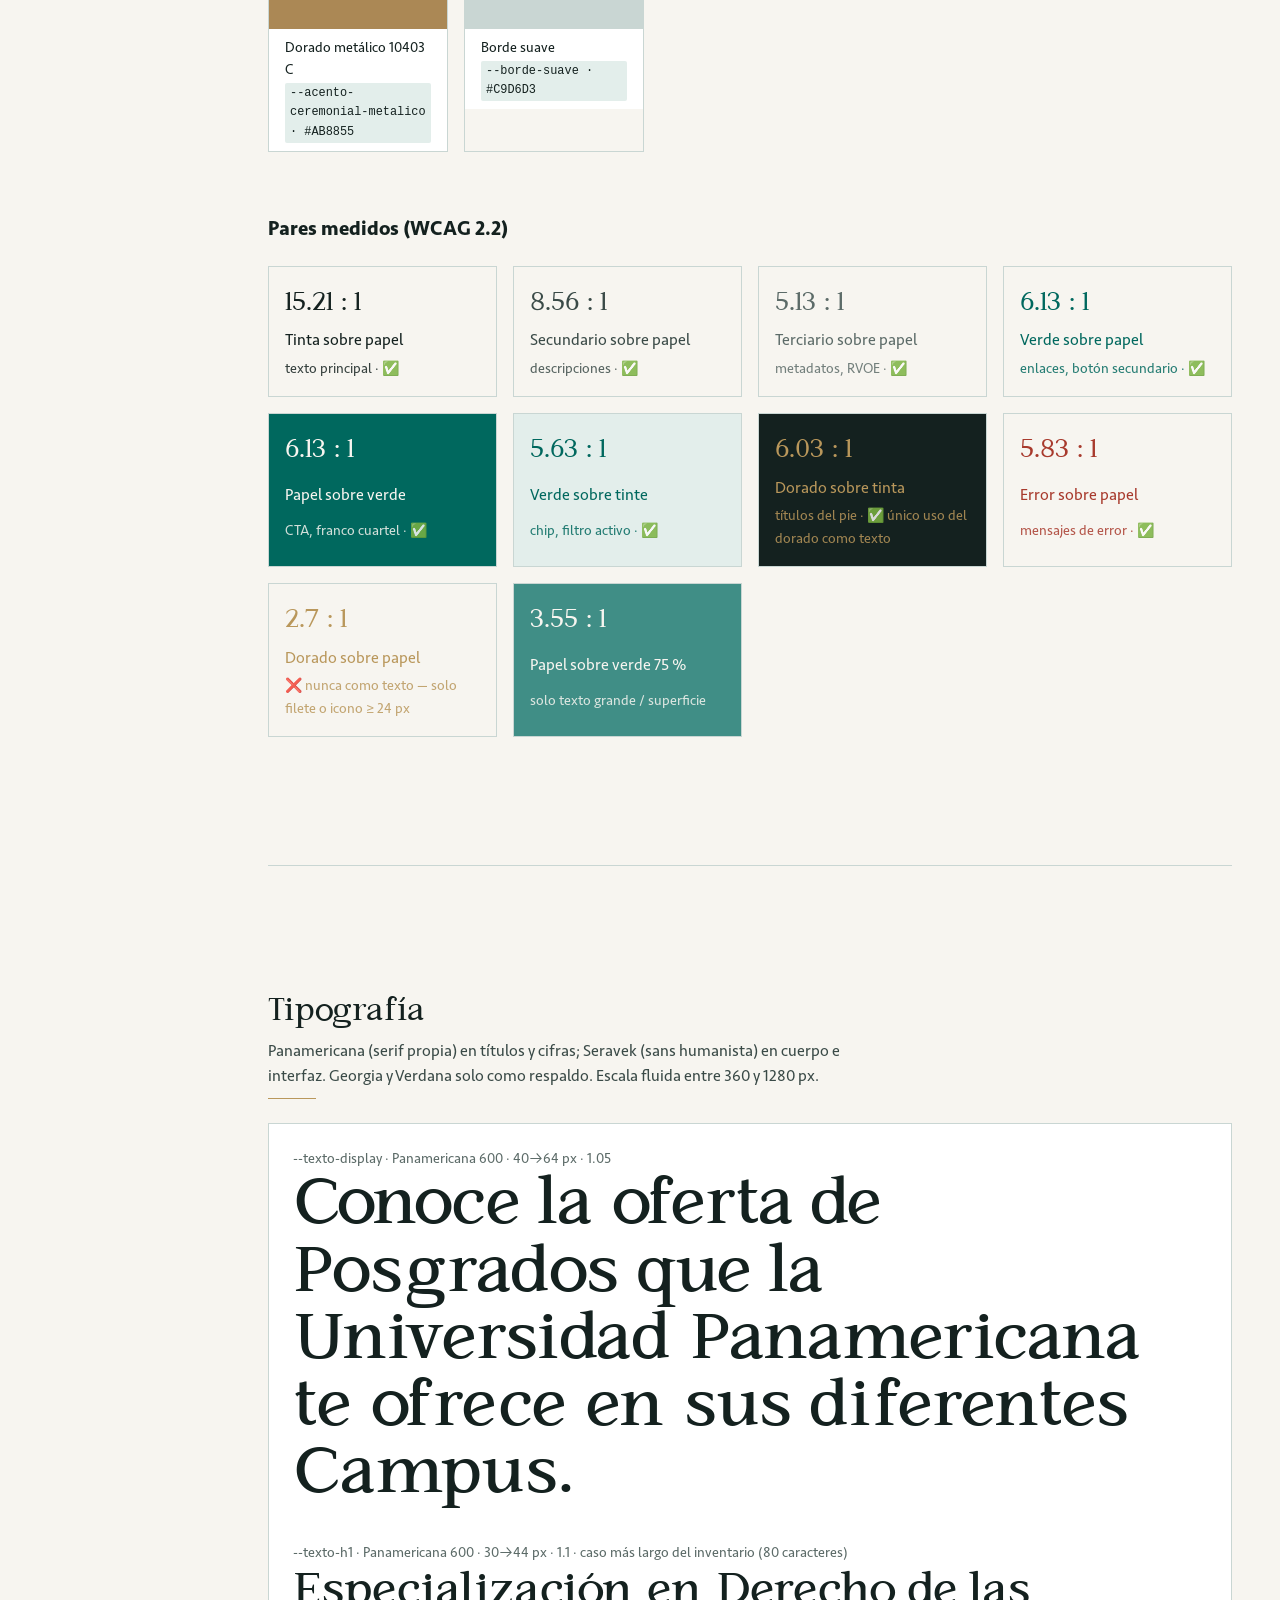
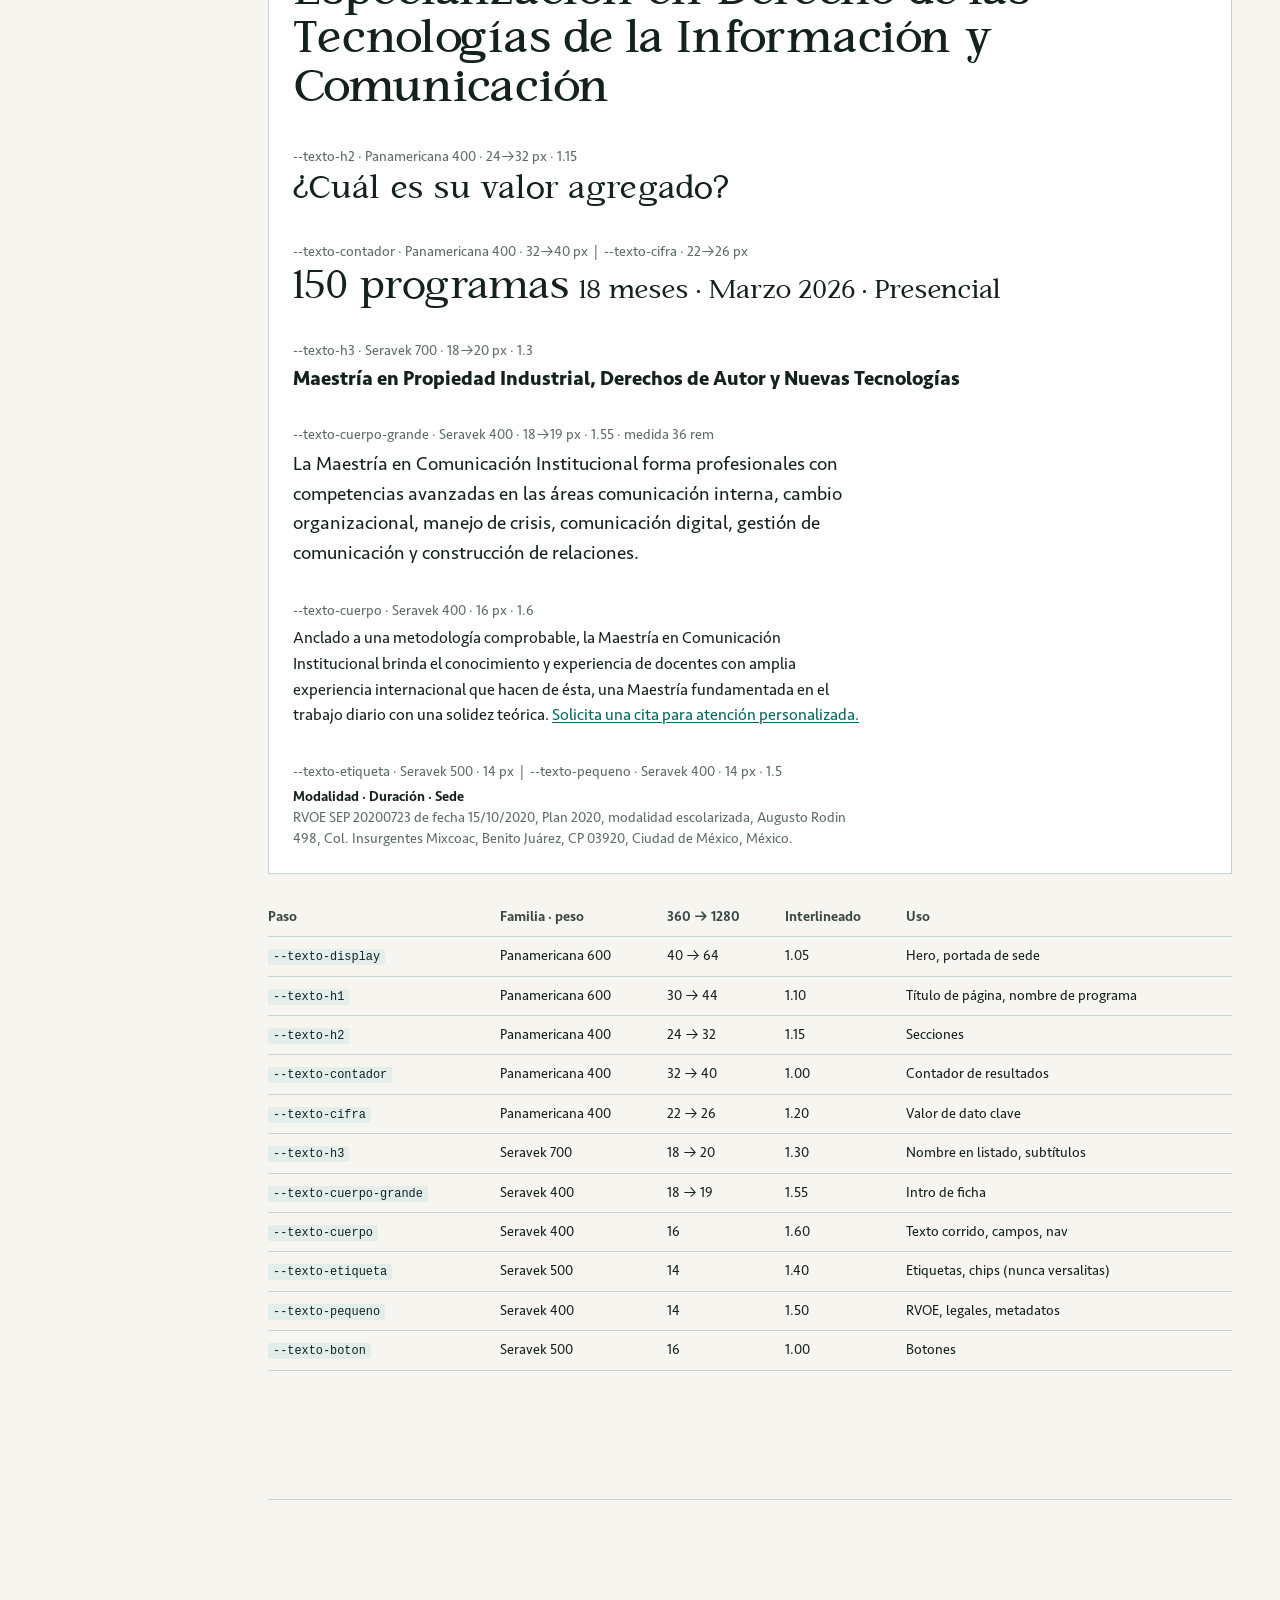
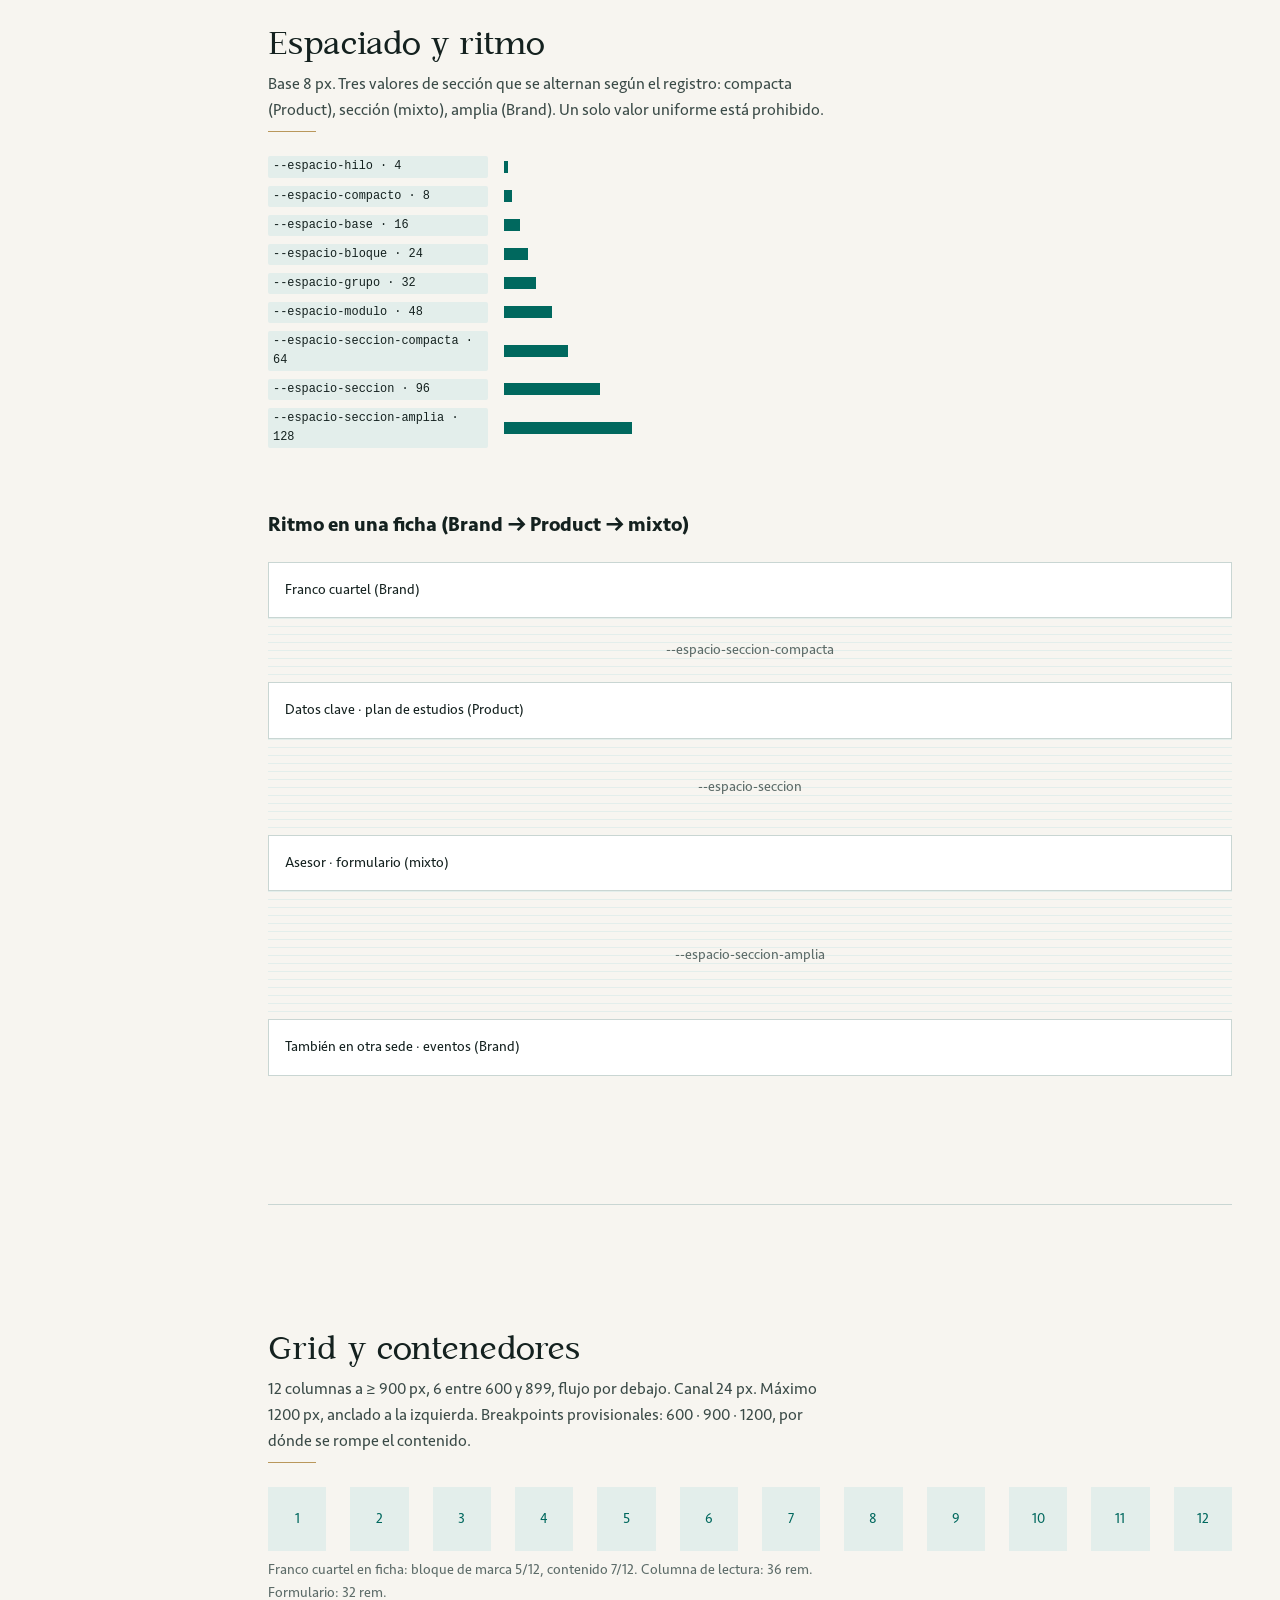
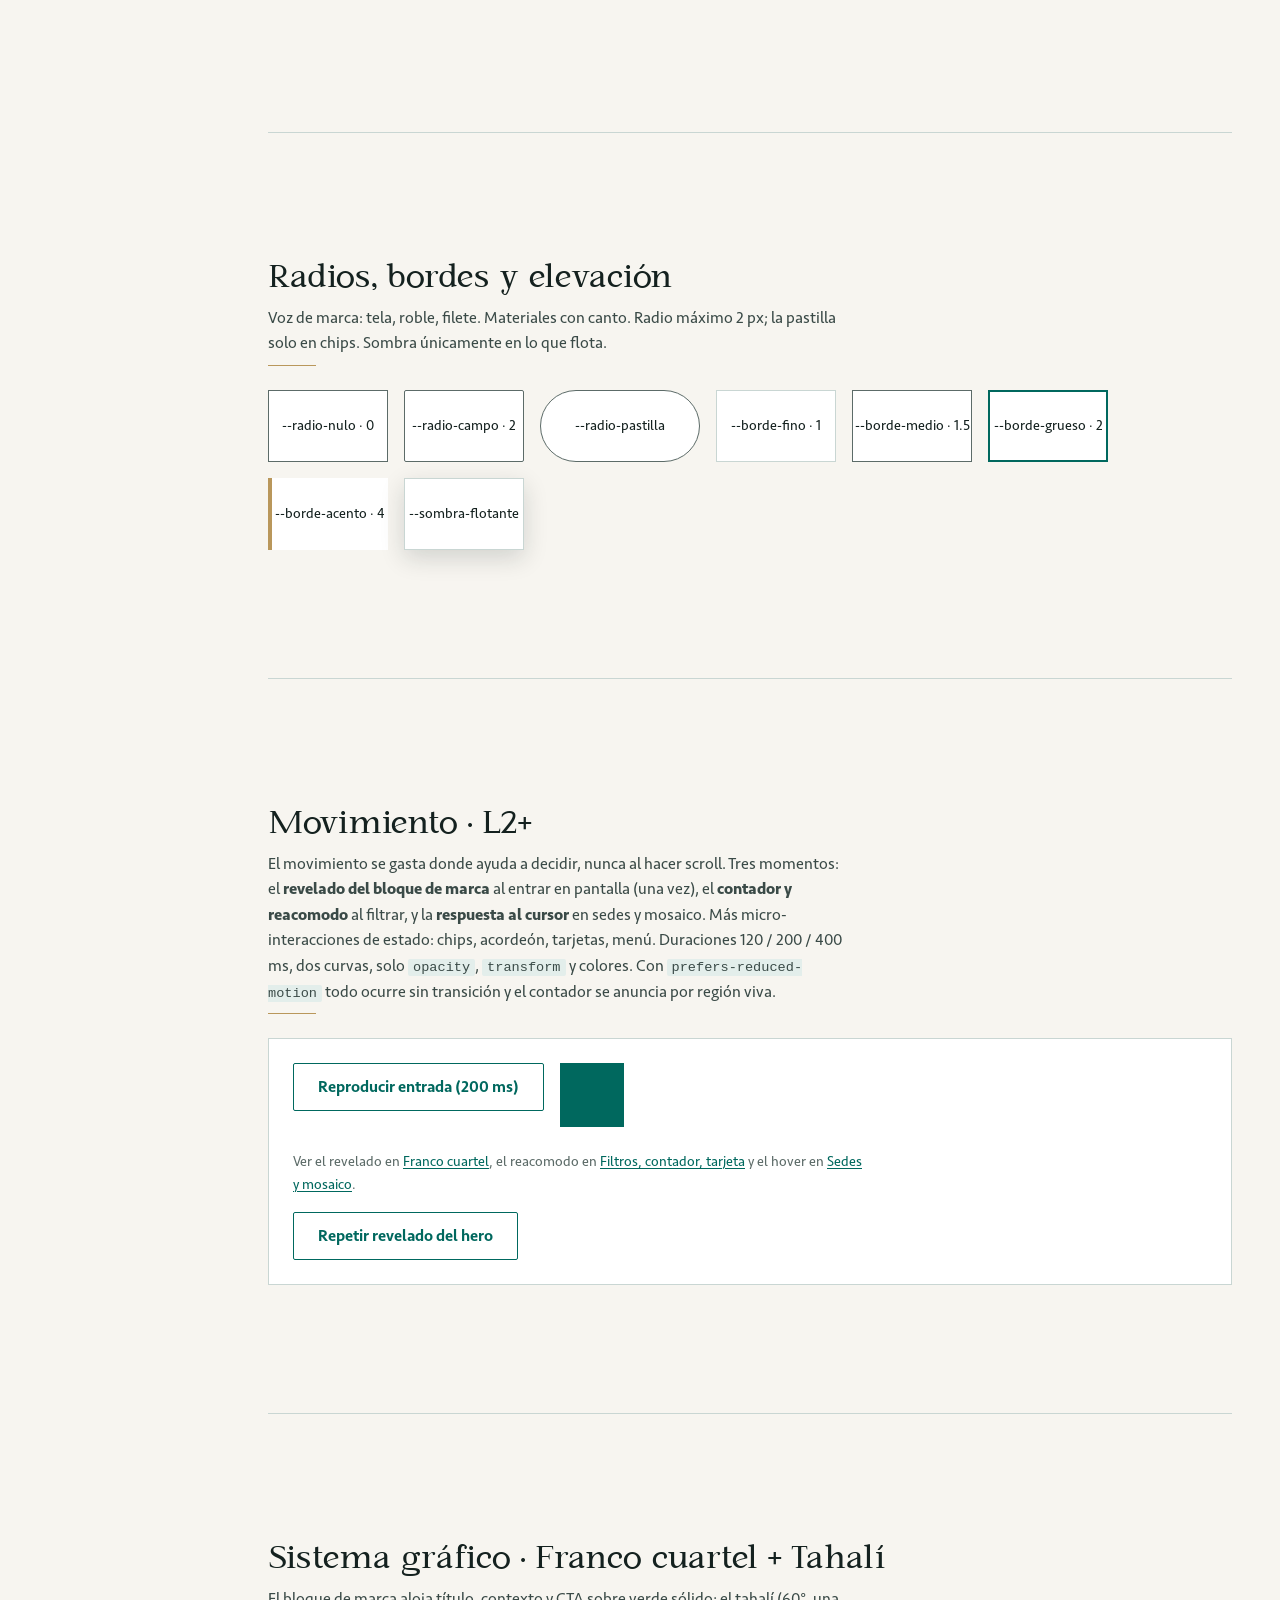
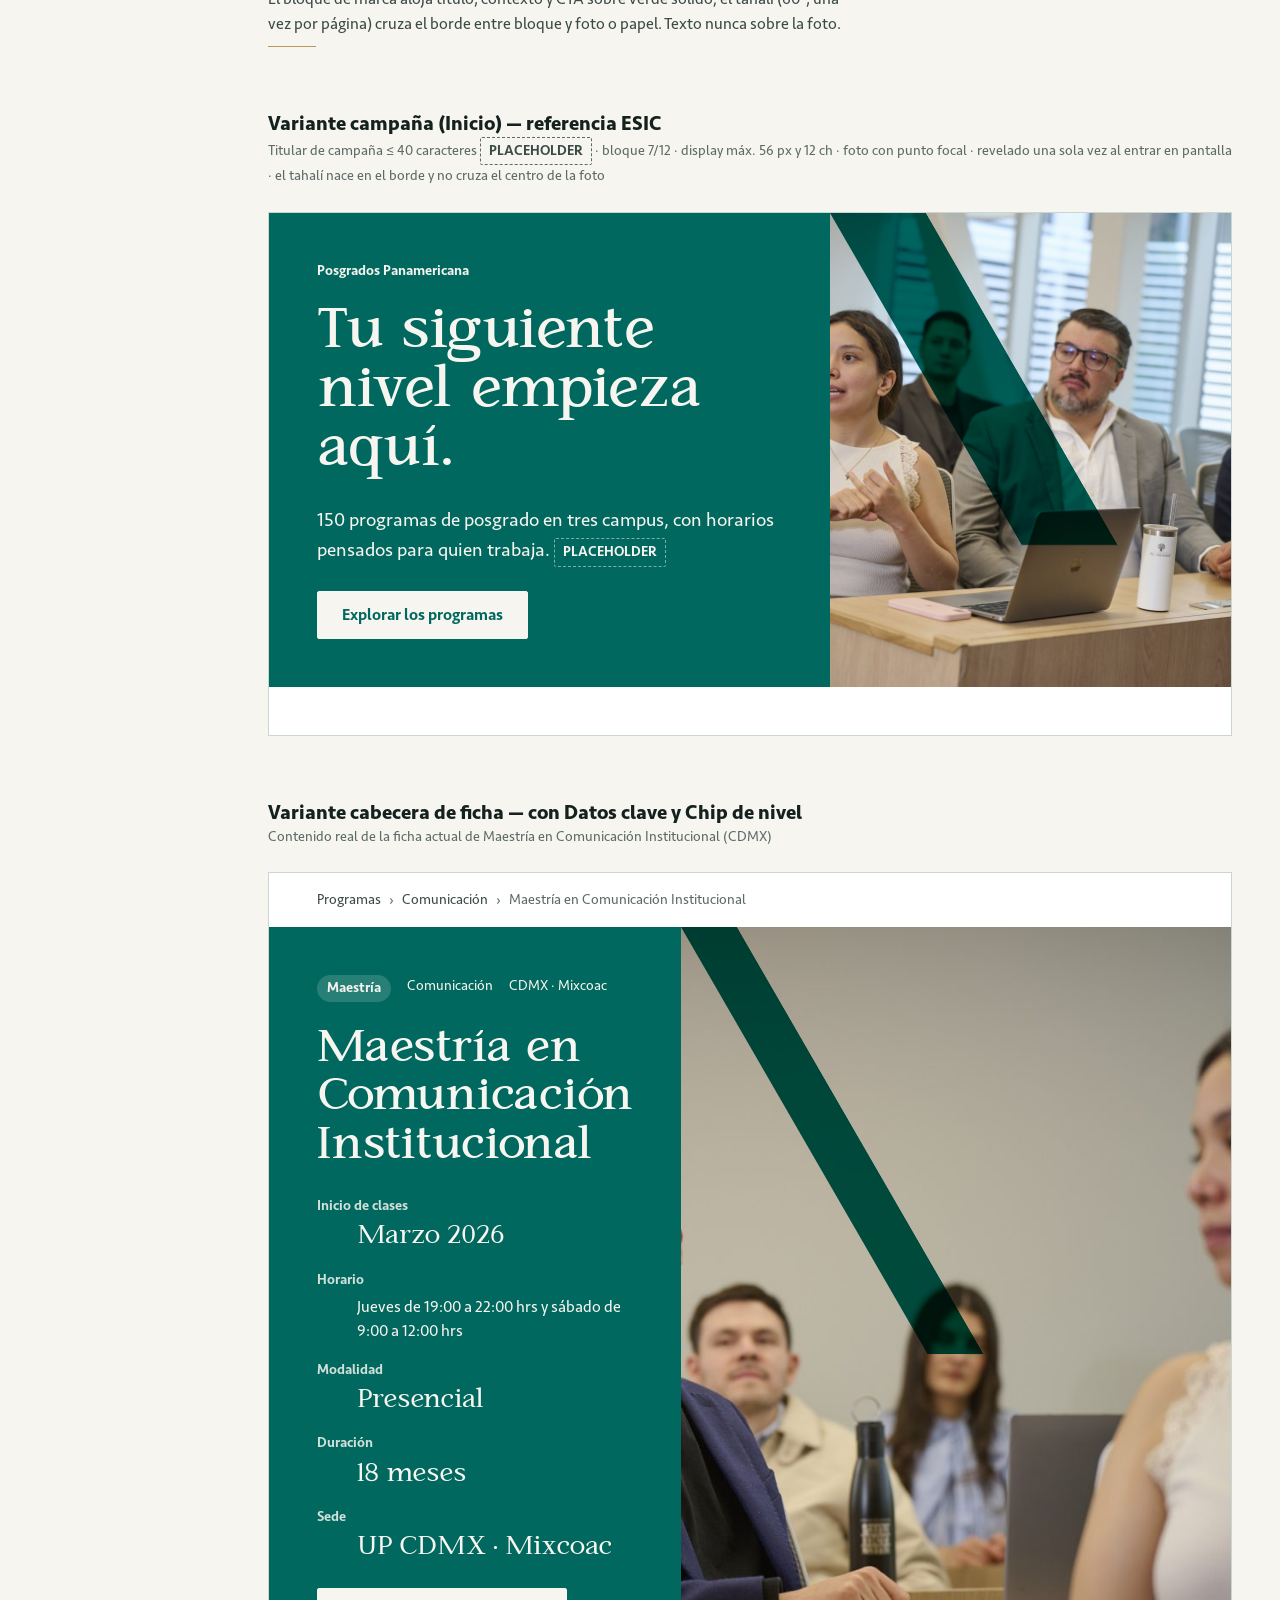
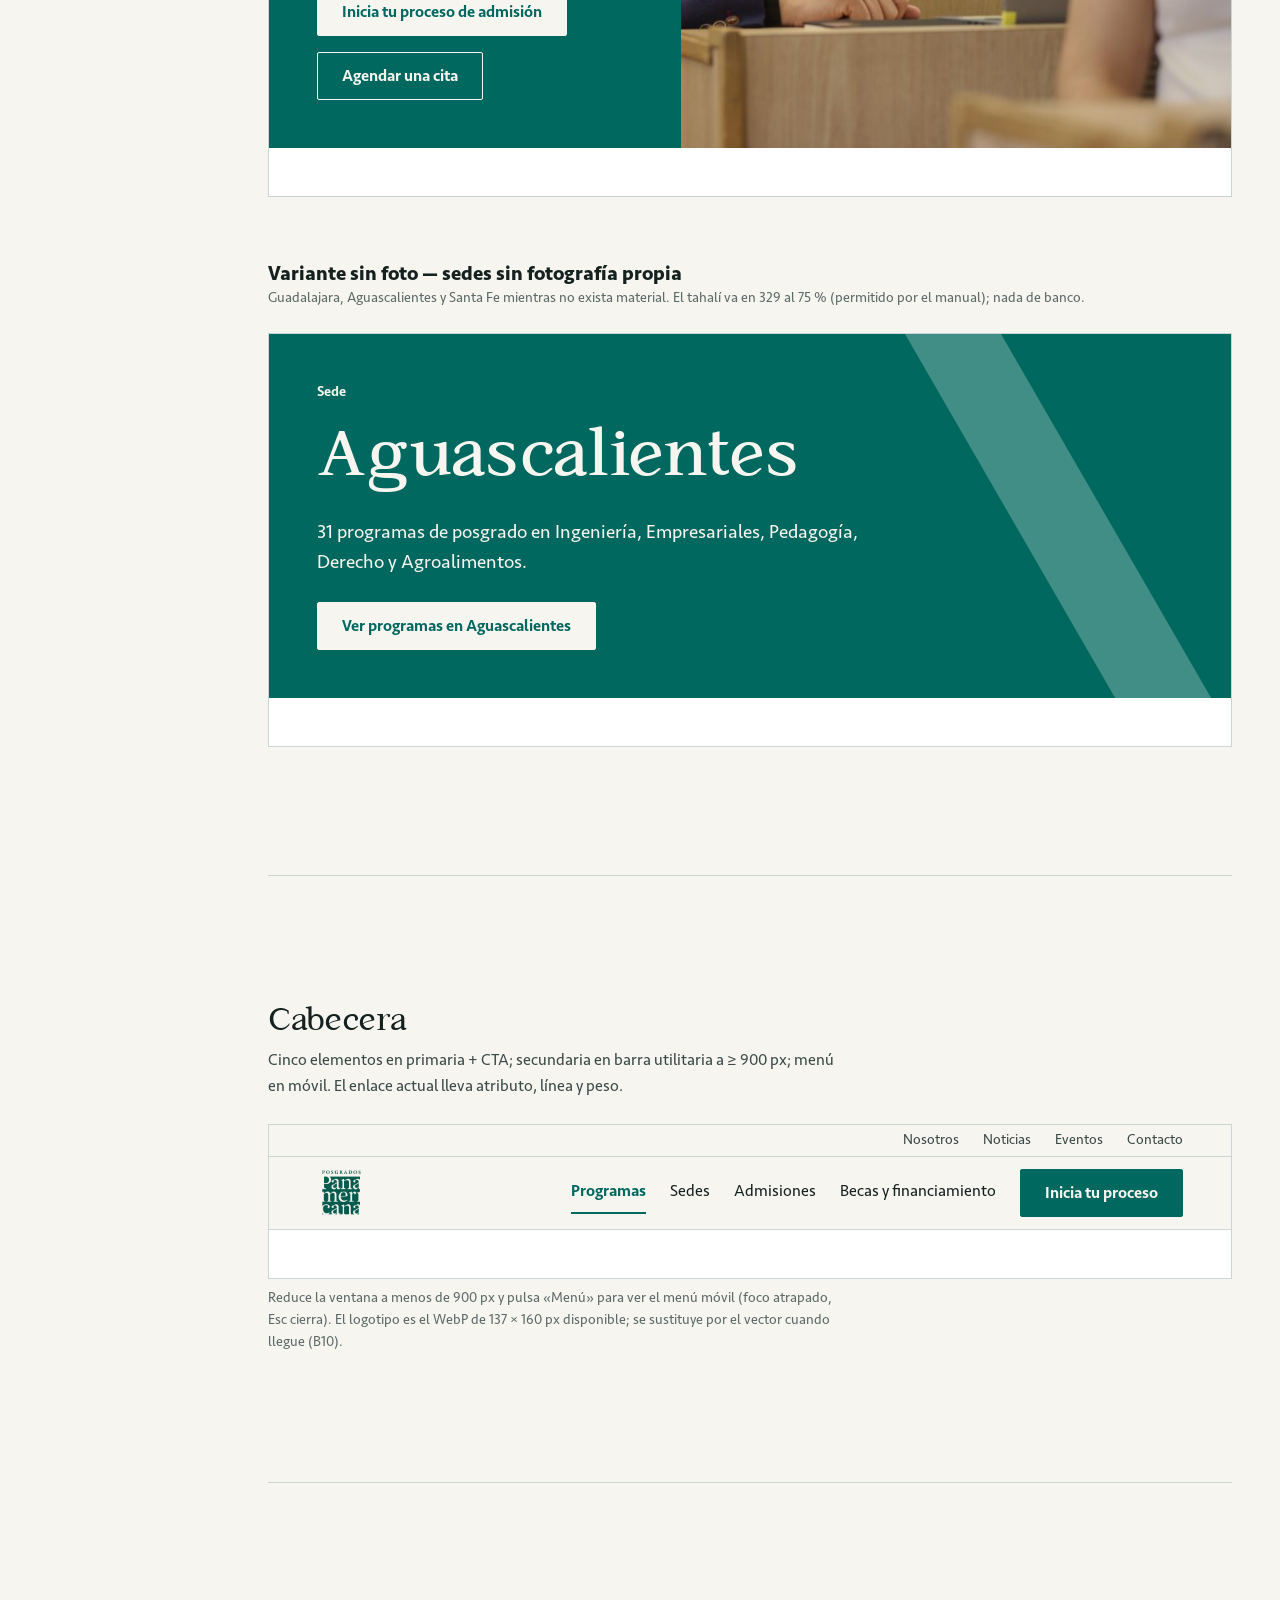
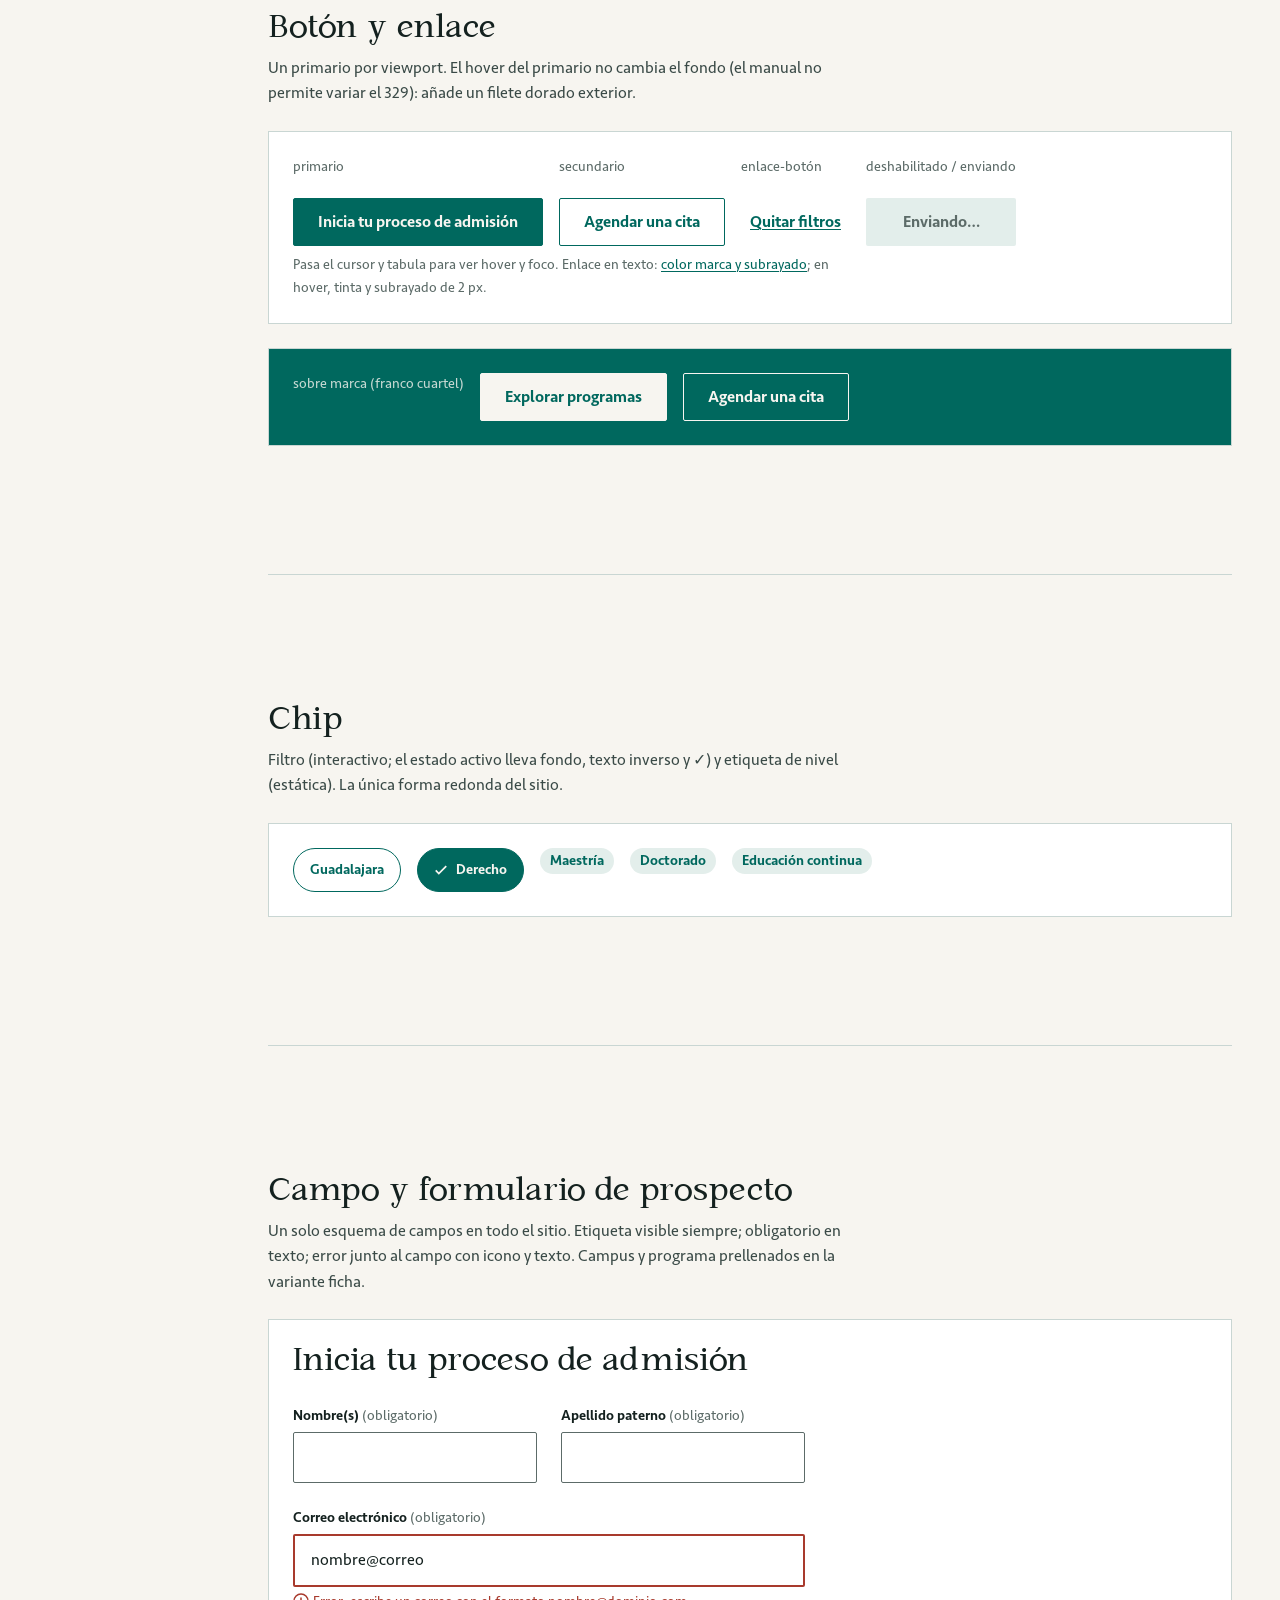
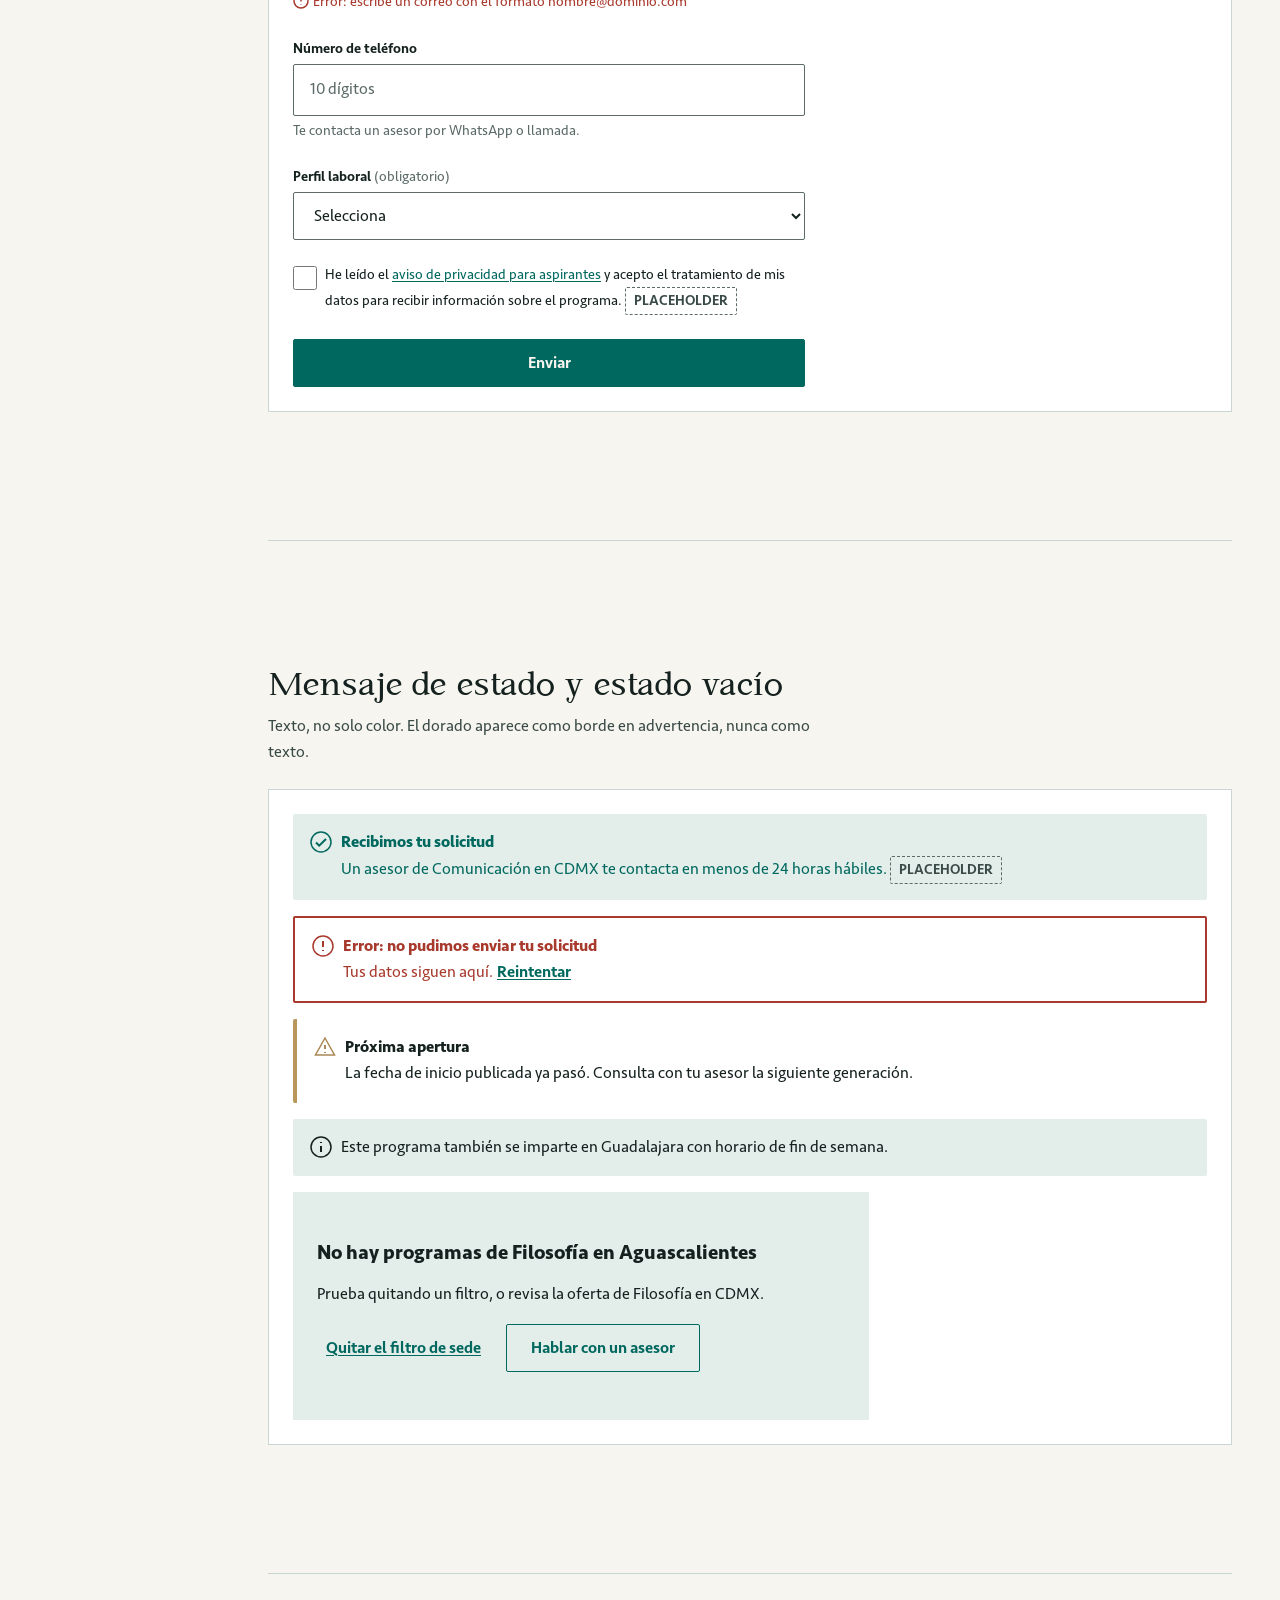
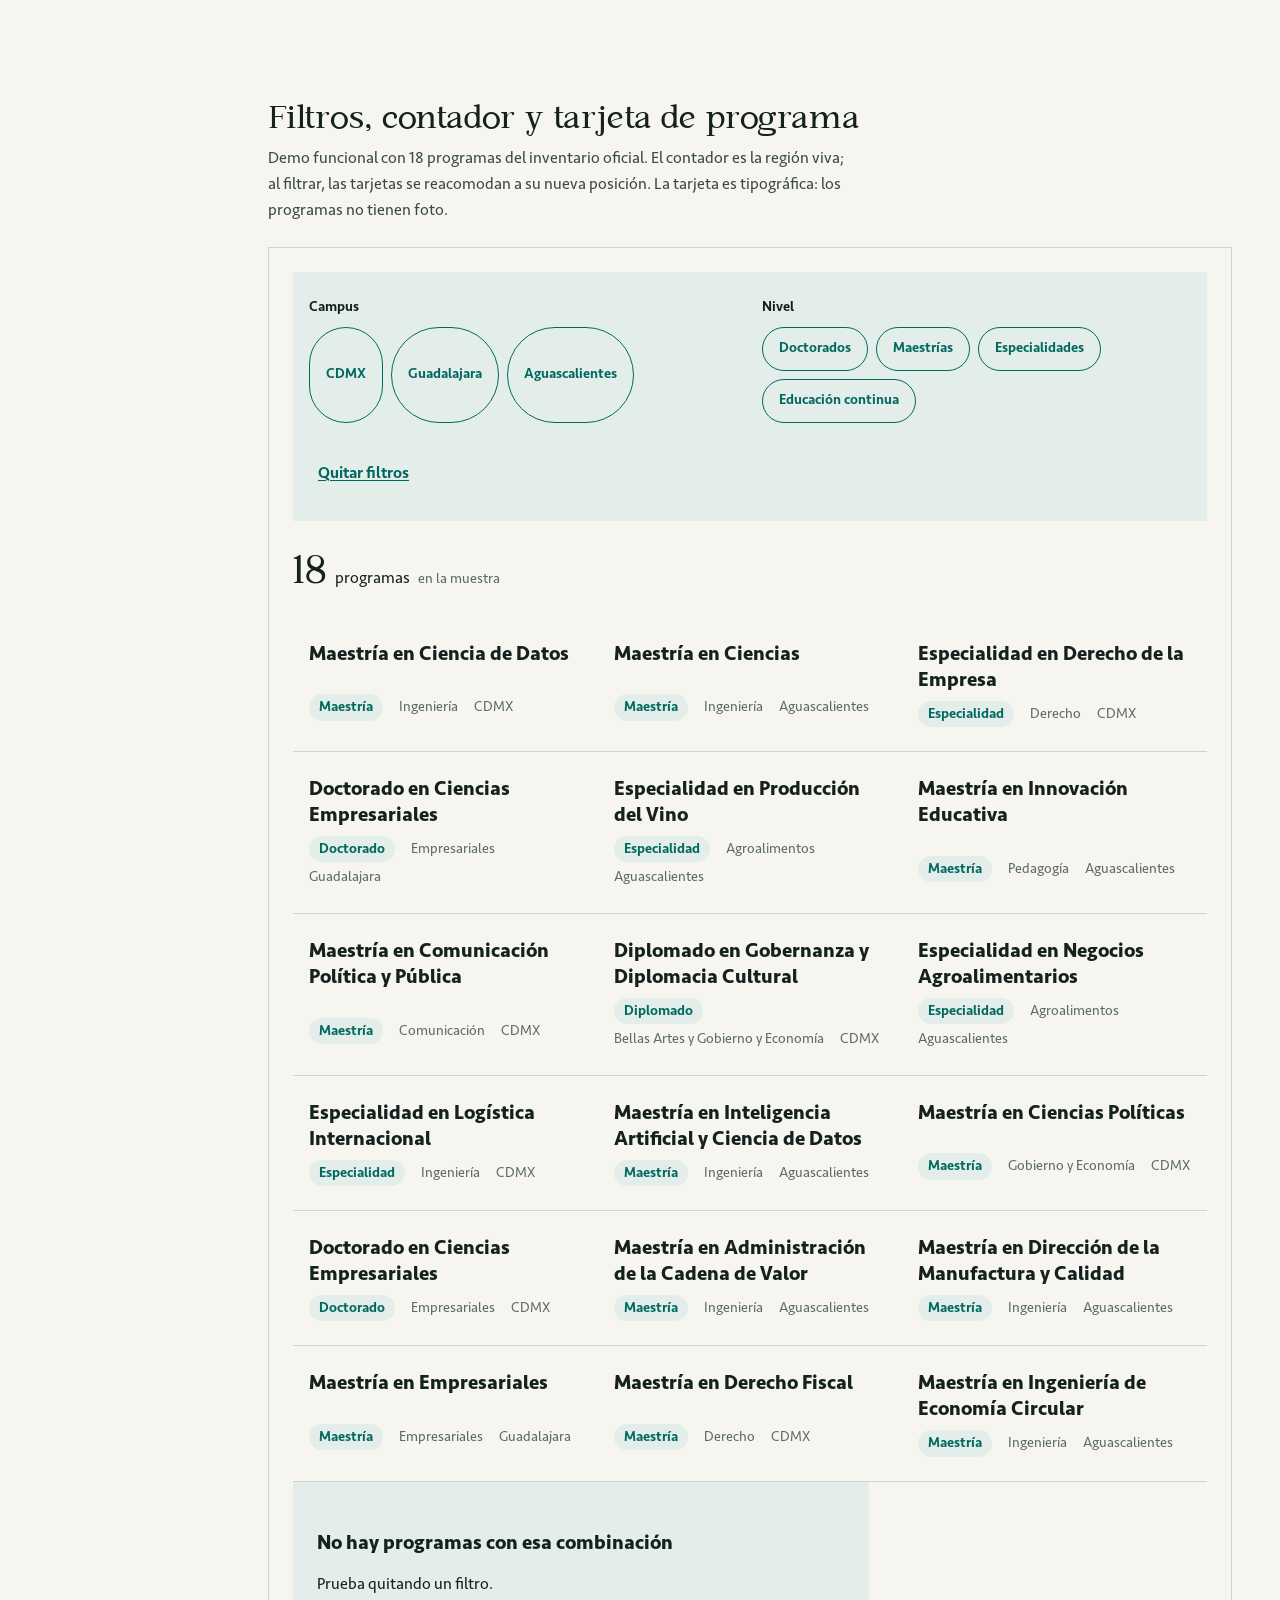
==== commit 3a494763: "Páginas de Eventos y 404; menú con Eventos enlazado en todas las páginas Co-Authored-By: Claude Opus" ====
--- a/design-system/index.html
+++ b/design-system/index.html
@@ -19,6 +19,8 @@
     <a href="facultad-comunicacion-cdmx.html">Facultad · Comunicación CDMX</a>
     <a href="noticias.html">Noticias · Listado</a>
     <a href="nosotros.html">Nosotros</a>
+    <a href="eventos.html">Eventos · Listado</a>
+    <a href="404.html">Página 404</a>
     <strong>Fundamentos</strong>
     <a href="#portada">Portada</a><a href="#color">Color</a><a href="#tipografia">Tipografía</a><a href="#espaciado">Espaciado y ritmo</a><a href="#grid">Grid</a><a href="#forma">Radios, bordes, elevación</a><a href="#movimiento">Movimiento</a>
     <strong>Sistema gráfico</strong>
